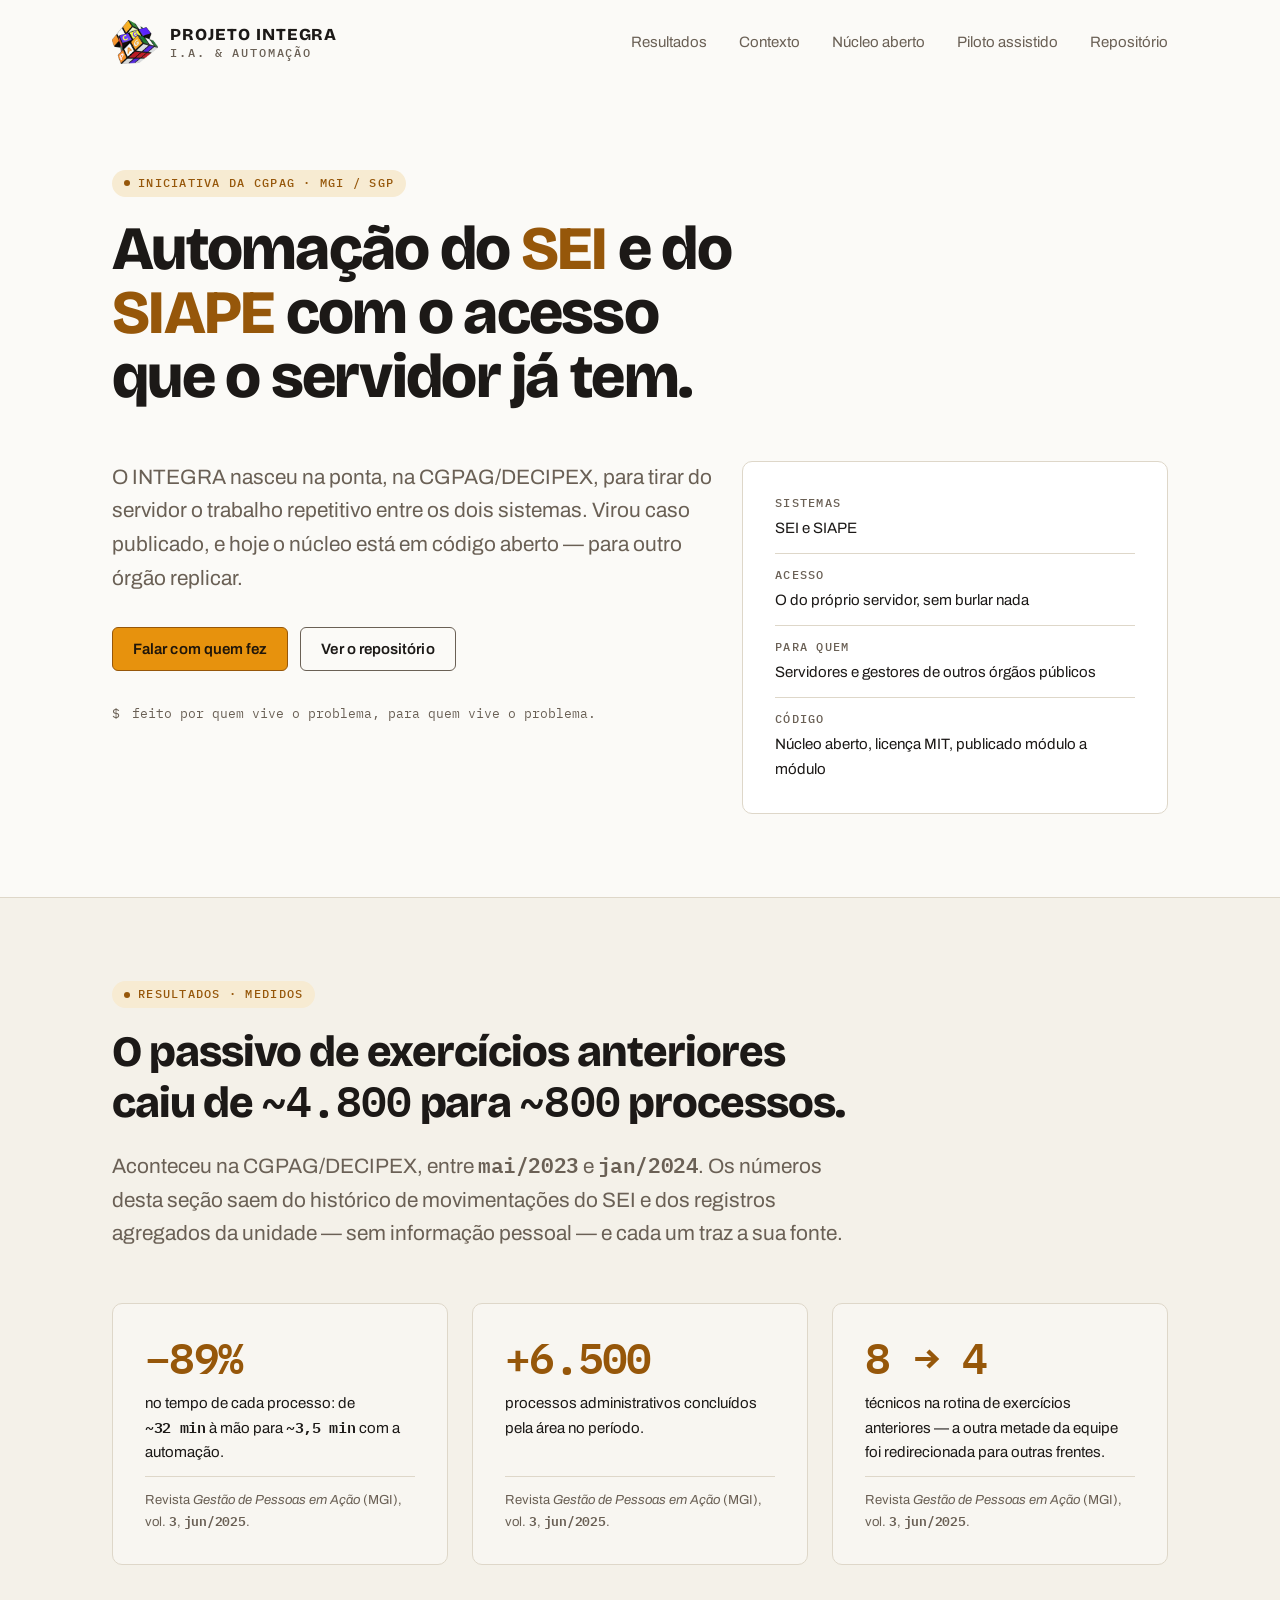
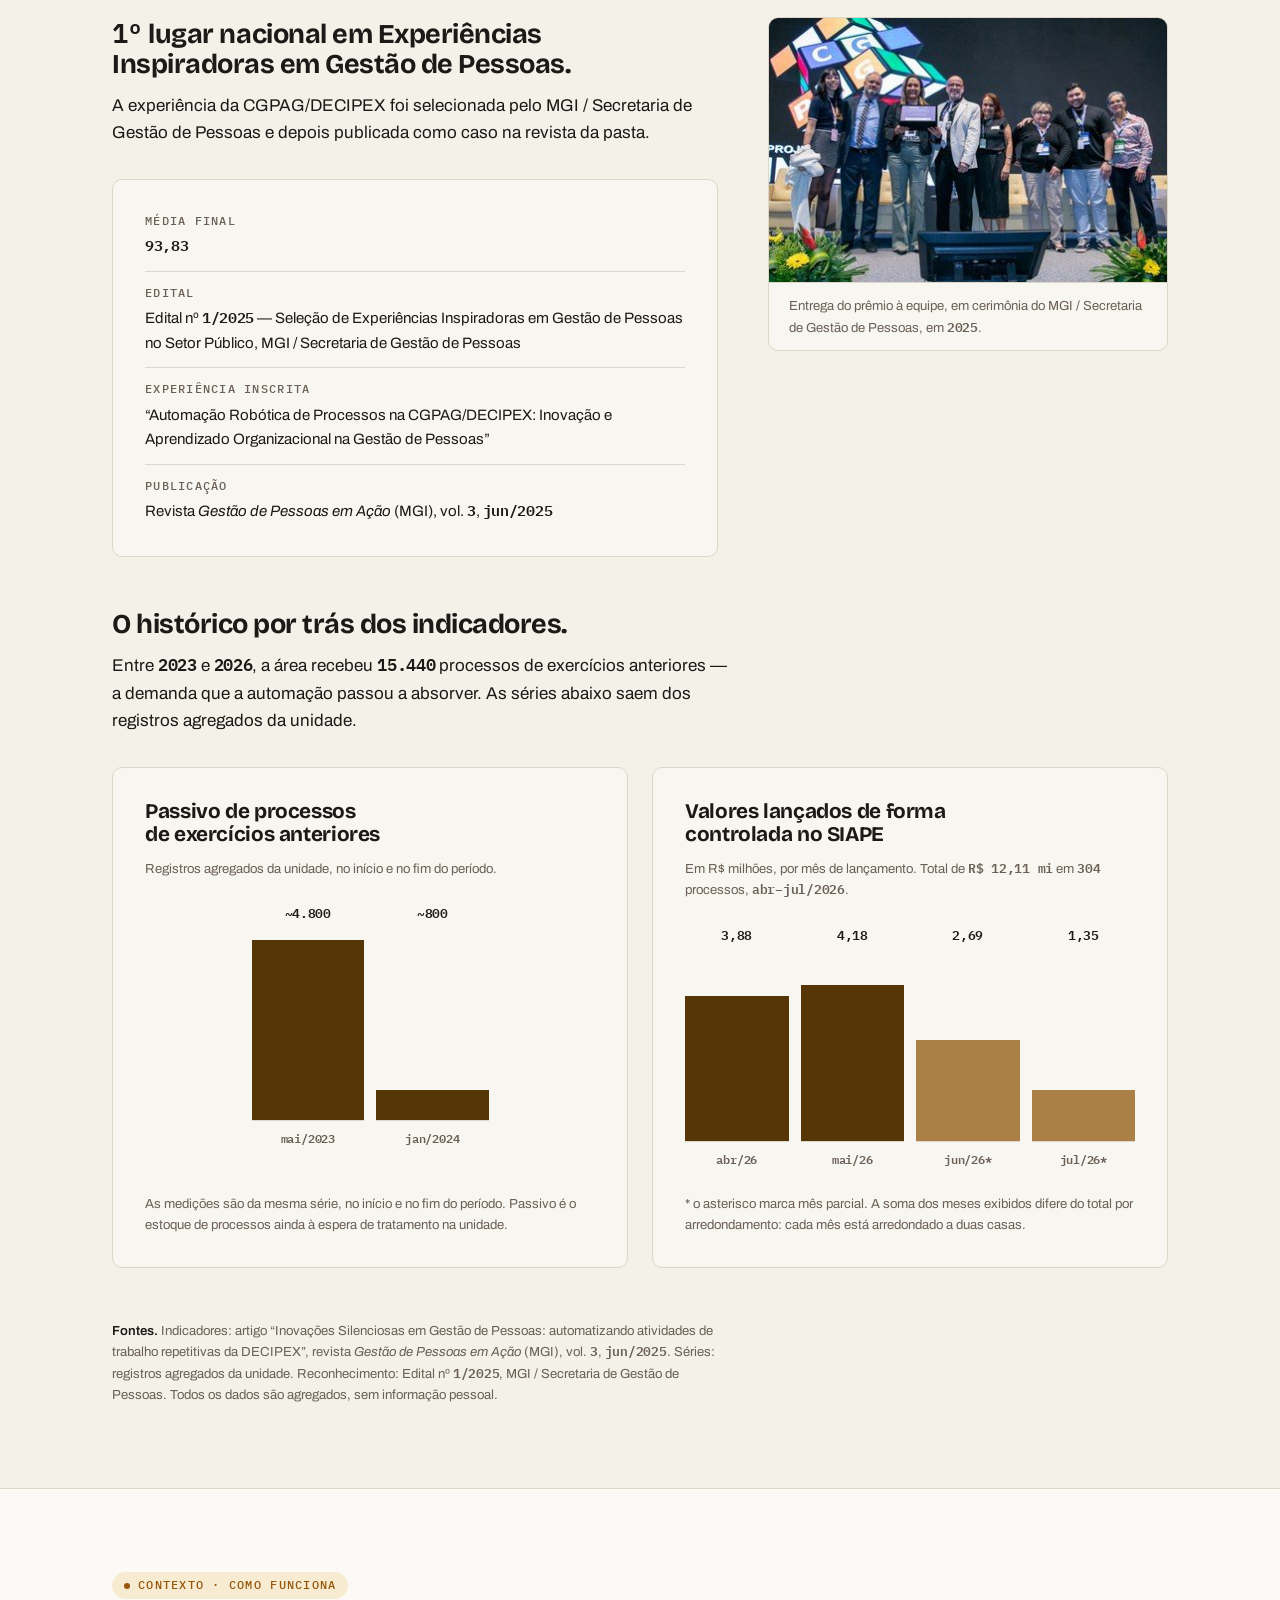
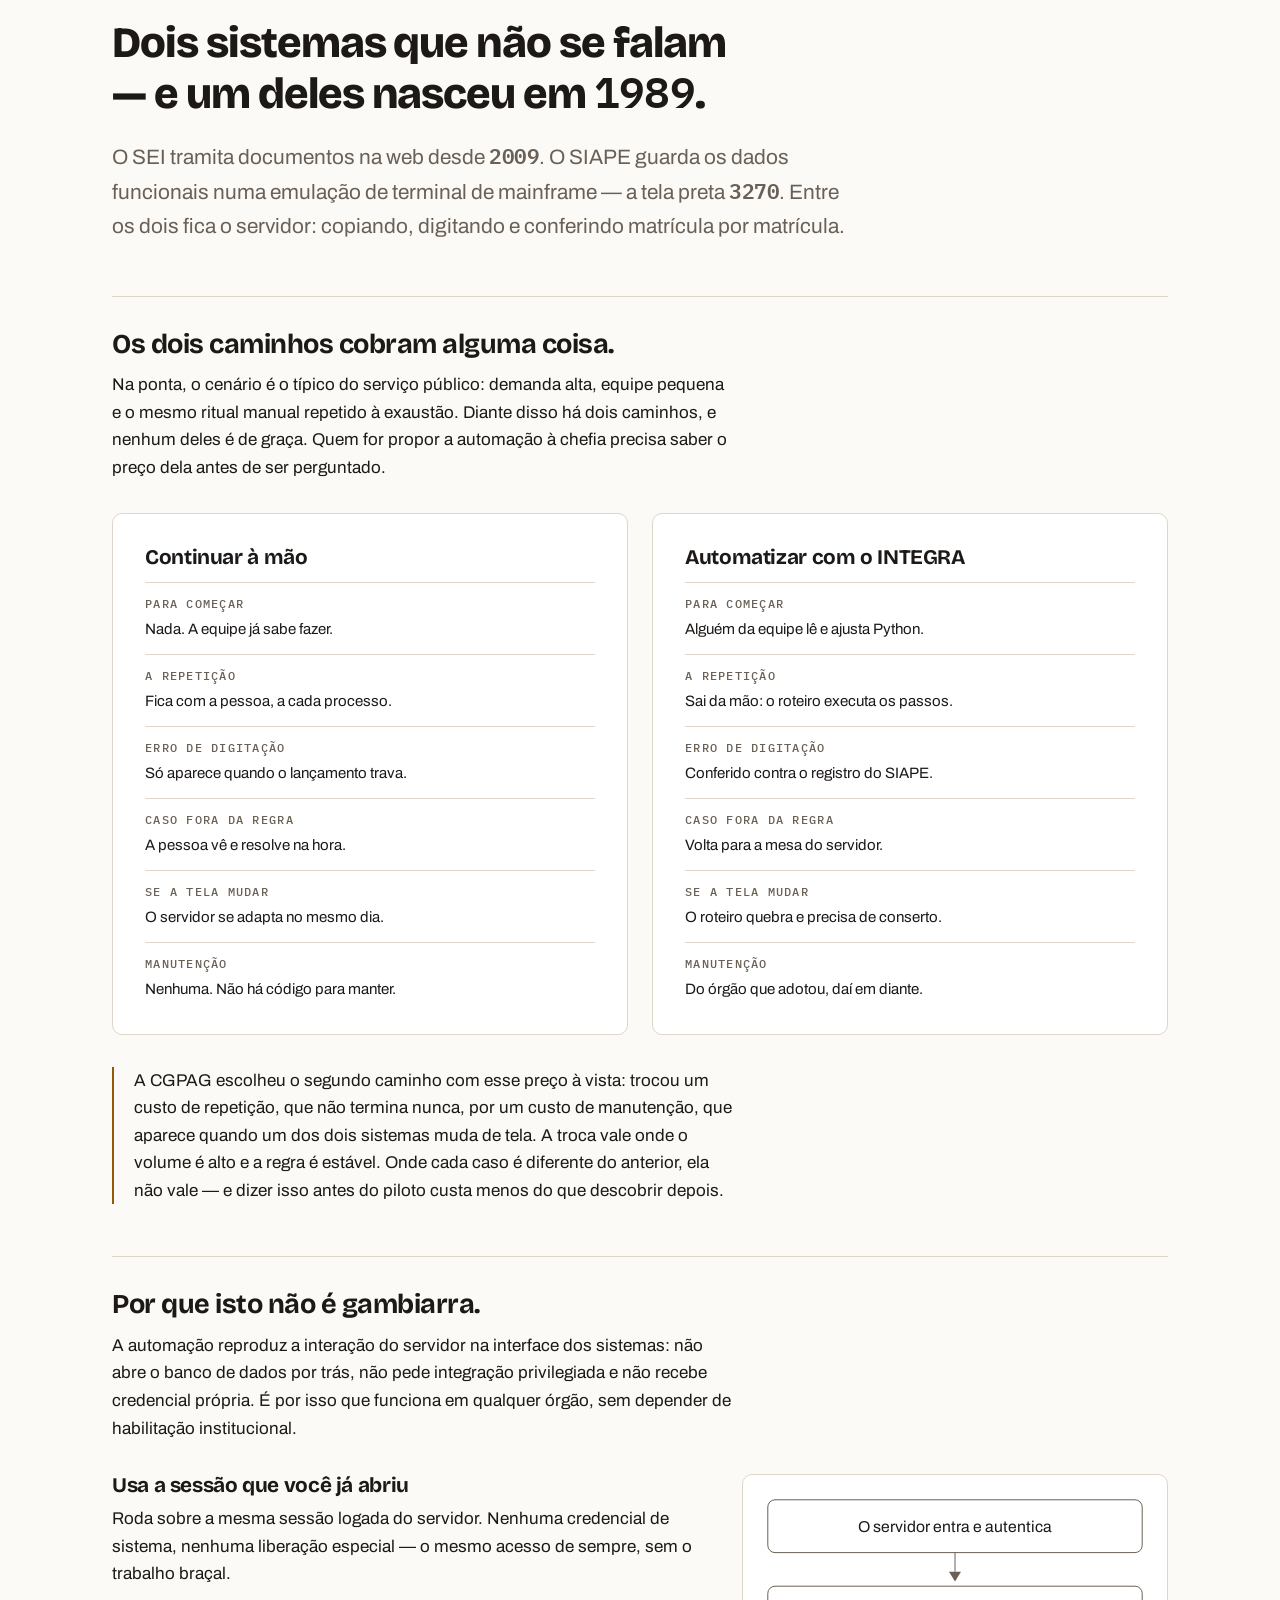
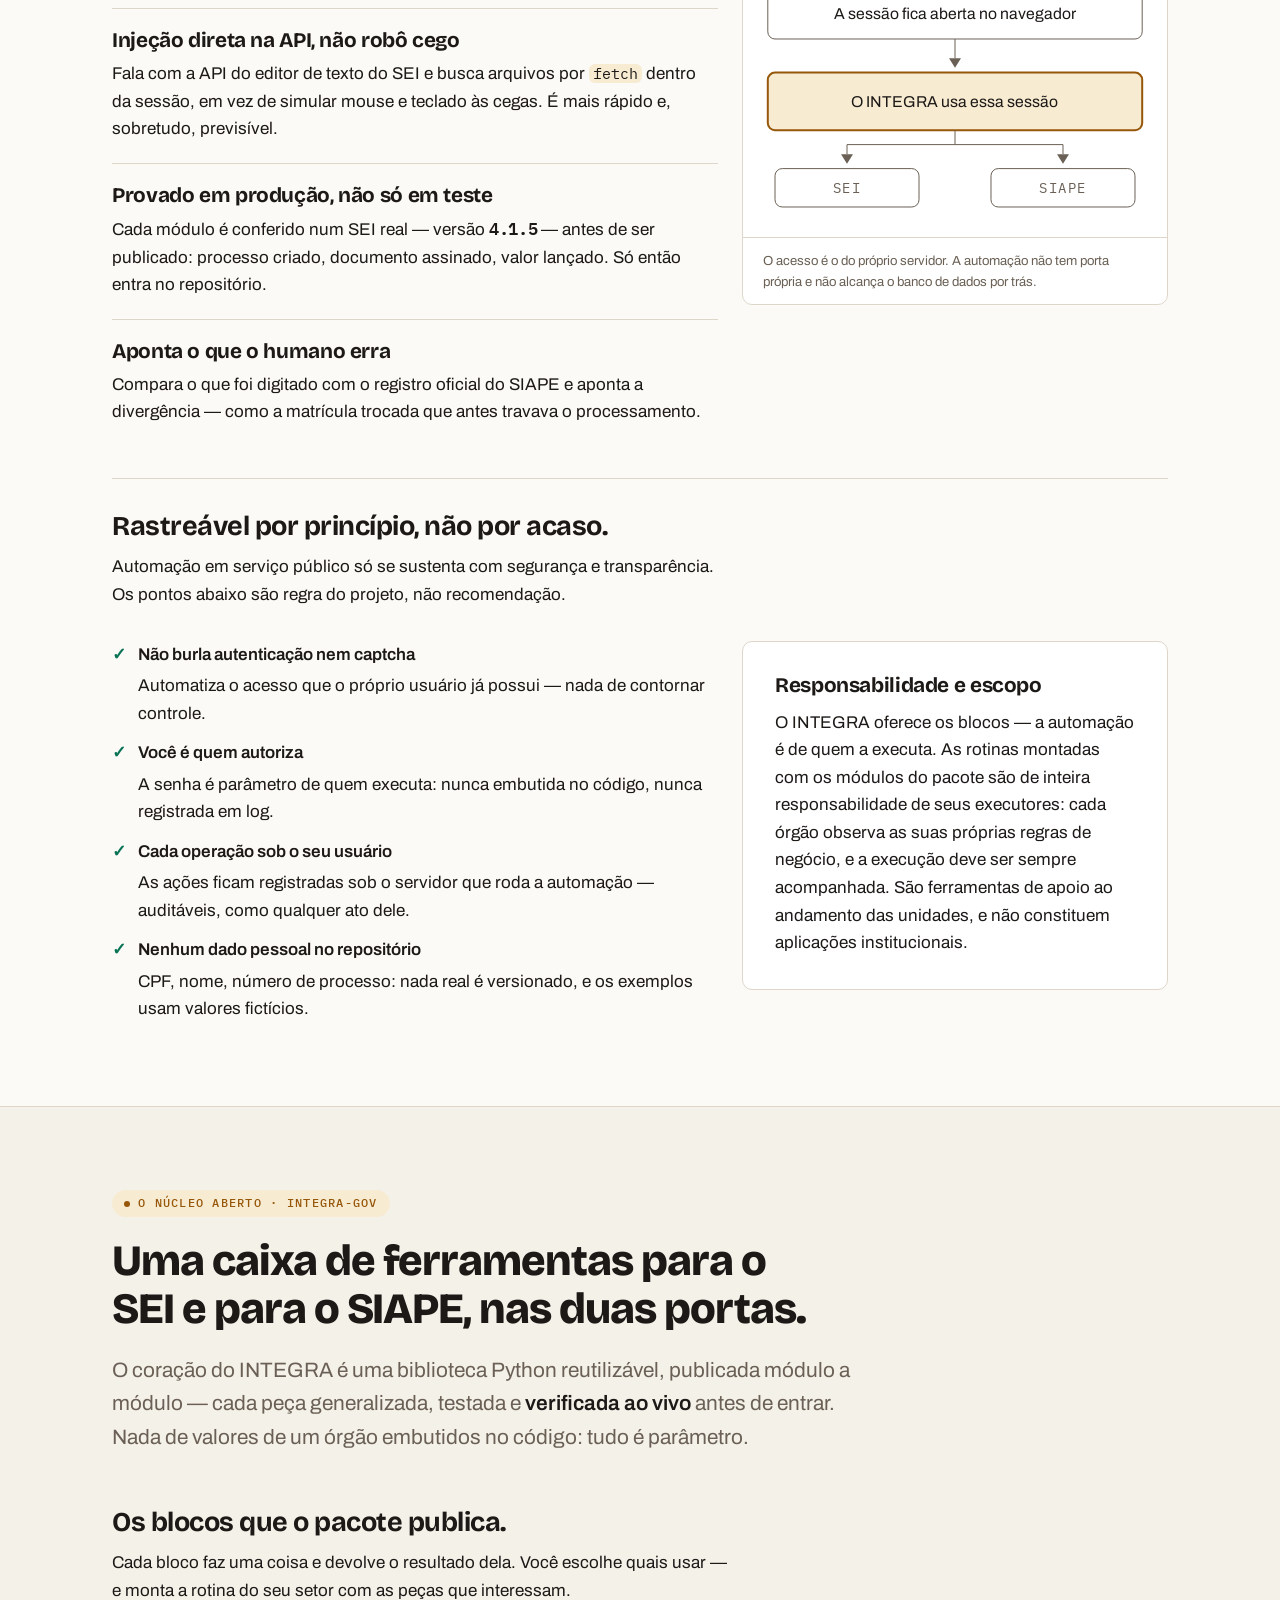
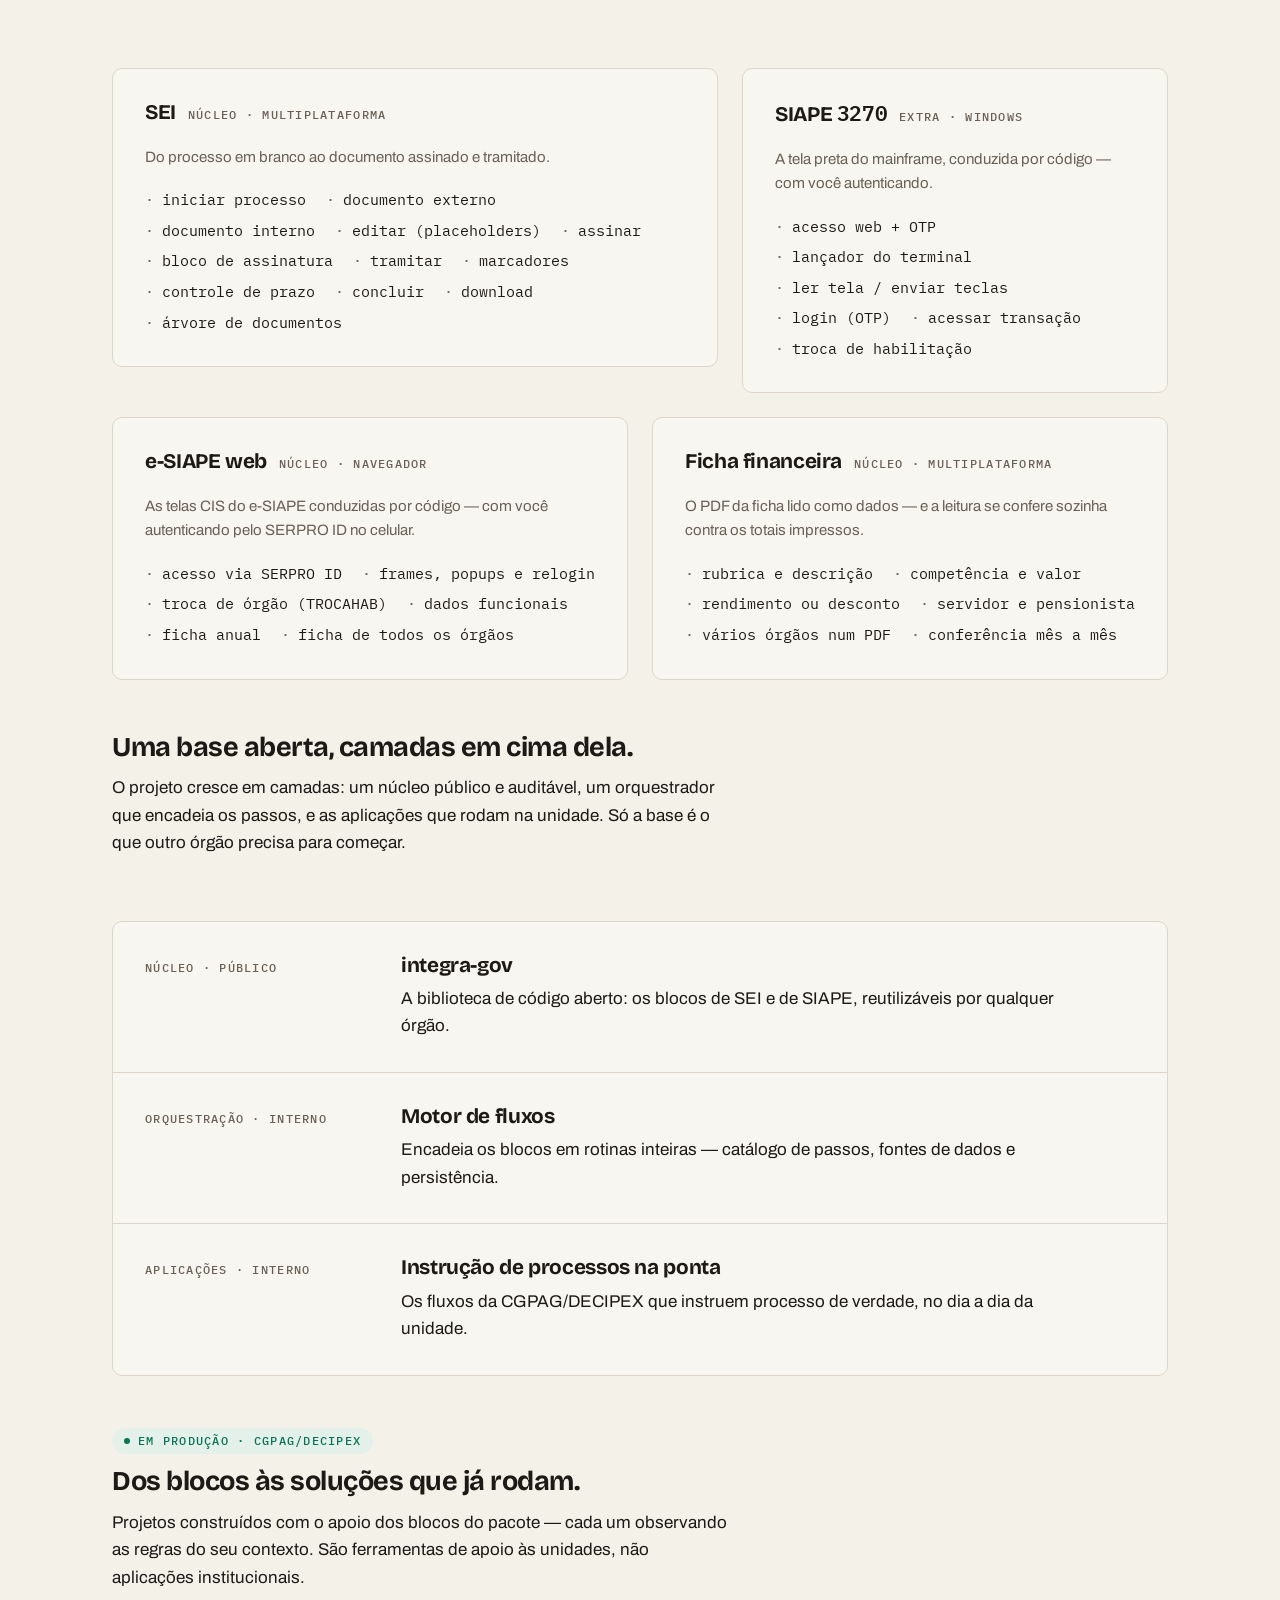
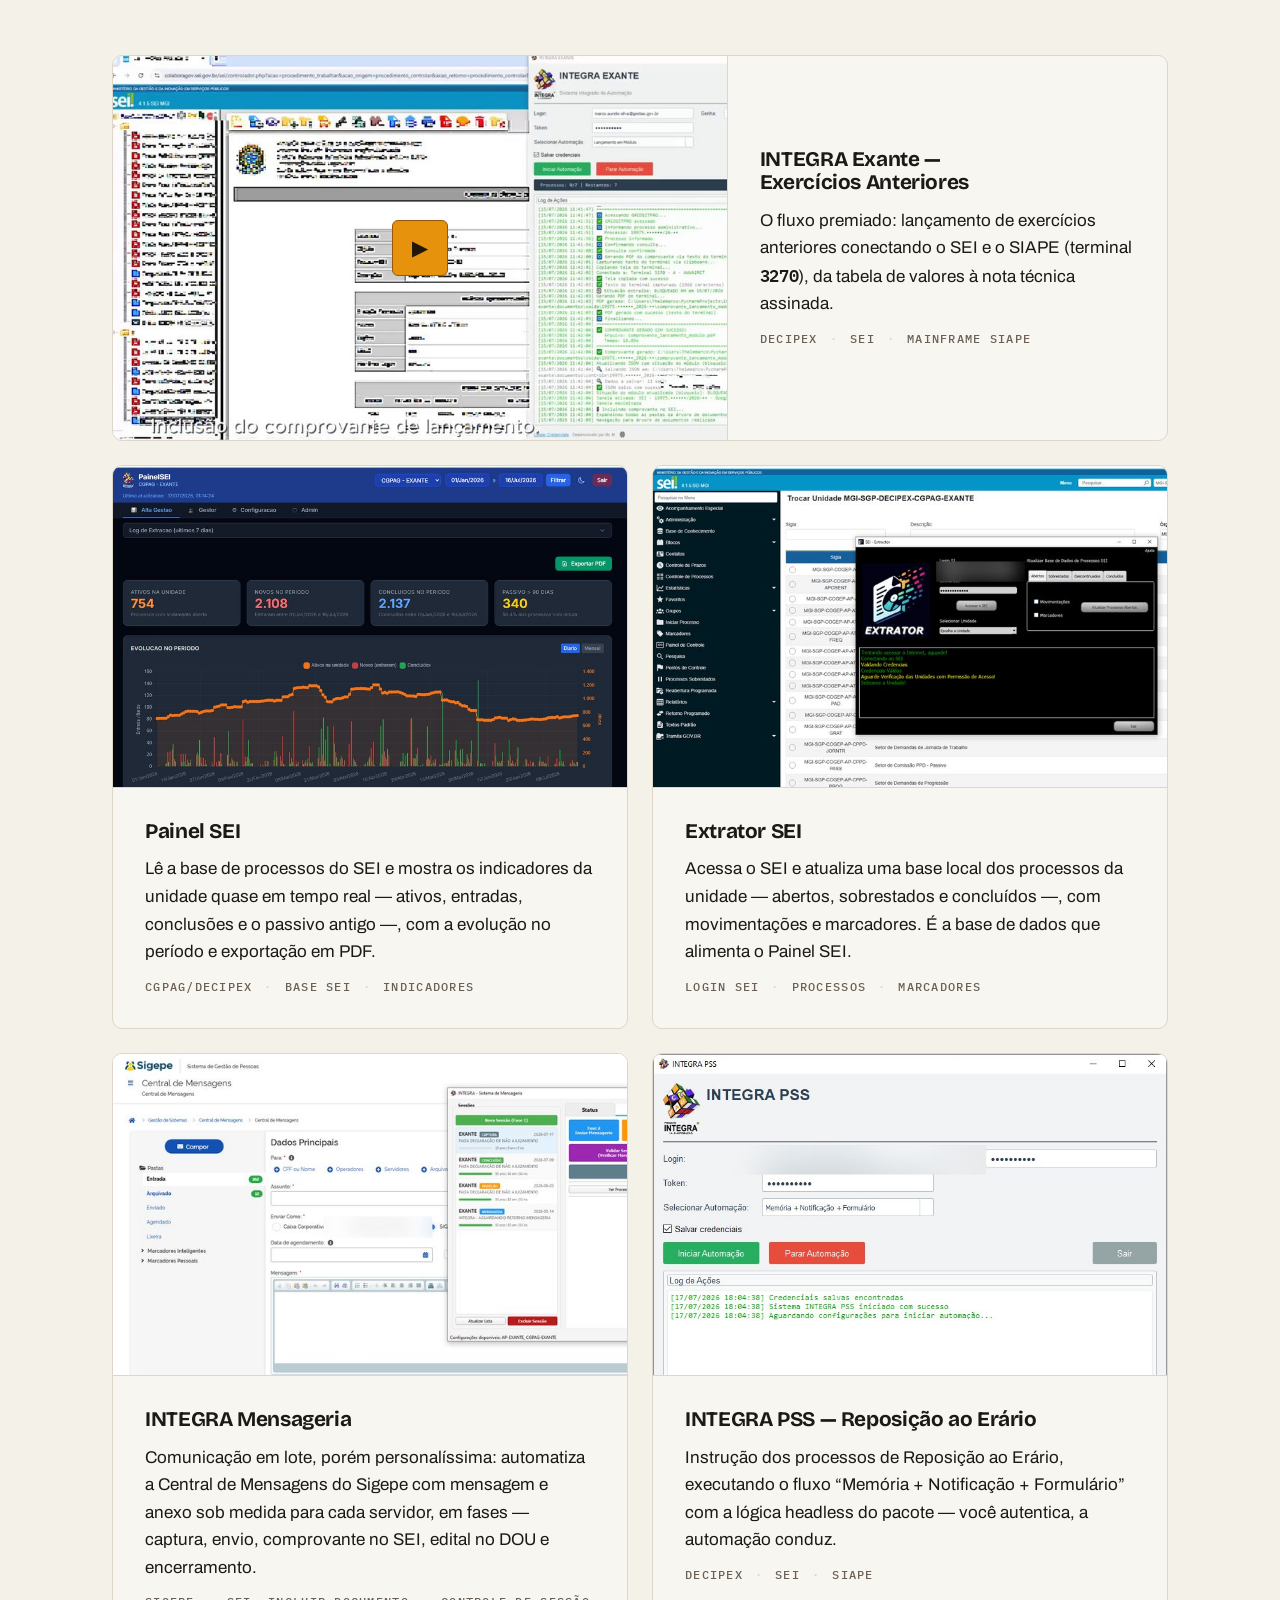
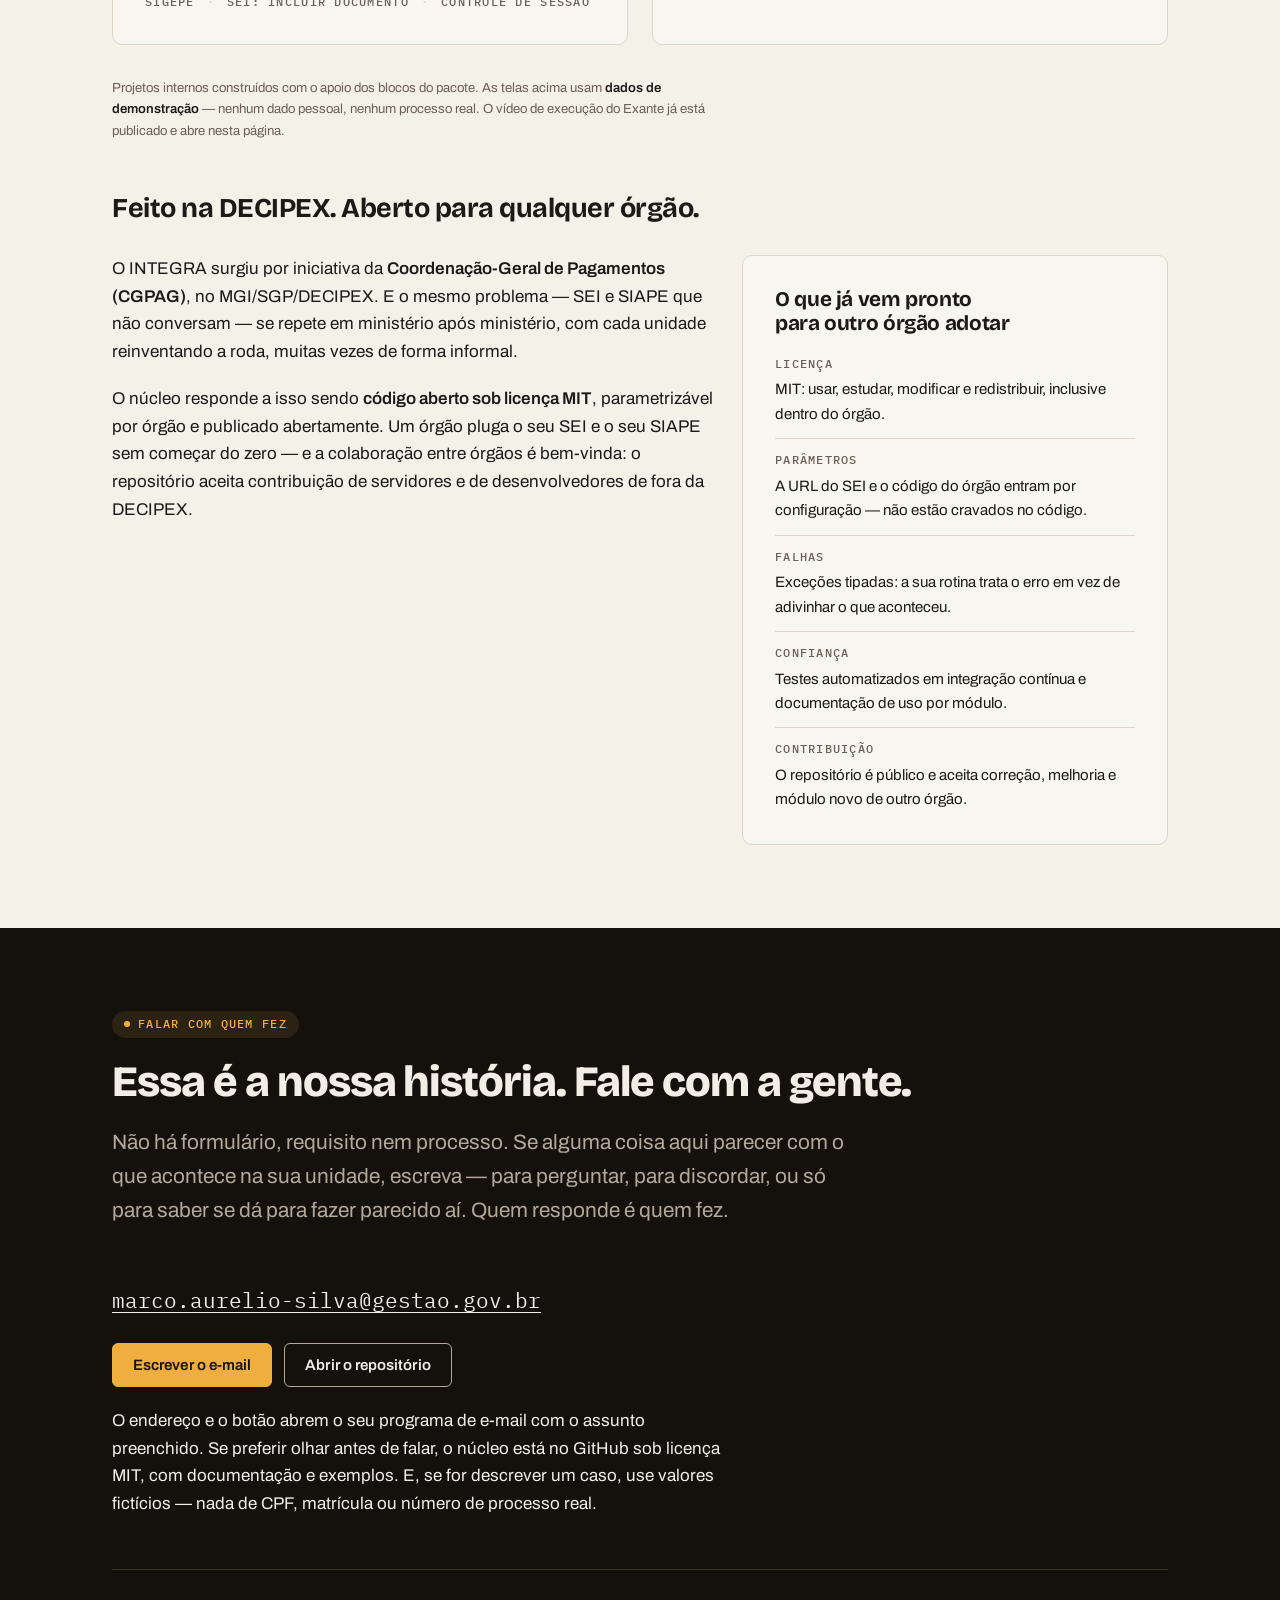
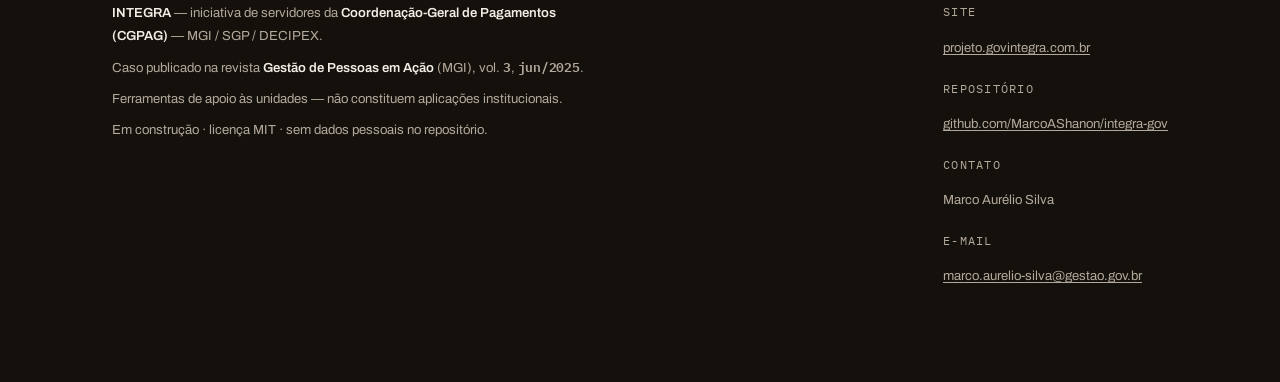
==== site/index.html @ dd007d15 "feat(site): a secao de contato vira porta aberta, nao oferta de implantacao Decisao do usuario: a pa" ====
<!doctype html>
<html lang="pt-BR">
<head>
<!-- Apenas o CONTEUDO da cabeca do documento: a tag que o envolve e
     emitida por site/montar.py, nao por este arquivo. -->
<meta charset="utf-8">
<meta name="viewport" content="width=device-width, initial-scale=1">
<!-- Marca que o JS esta vivo, ANTES de qualquer pintura. O .rise do
     sistema so esconde o bloco sob .js: sem este script, nada se
     esconde, e a pagina inteira nasce visivel mesmo com JS bloqueado.
     Inline e sincrono de proposito — um arquivo externo ou um defer
     deixaria uma piscada de conteudo escondido. -->
<script>document.documentElement.className+=" js";</script>
<title>INTEGRA — automação do SEI e do SIAPE, feita por servidores</title>
<meta name="description" content="Automação que conecta o SEI e o SIAPE usando o acesso do próprio servidor — sem burlar nada. 1º lugar em Experiências Inspiradoras em Gestão de Pessoas (MGI/SGP, 2025), −89% no tempo por processo. Núcleo open-source (MIT).">
<meta name="author" content="Marco Aurélio Silva — CGPAG · MGI/SGP/DECIPEX">
<link rel="canonical" href="https://projeto.govintegra.com.br/">
<link rel="icon" type="image/png" href="assets/img-01-fe4b5613.png">
<meta name="color-scheme" content="light dark">
<meta name="theme-color" content="#FBFAF7" media="(prefers-color-scheme: light)">
<meta name="theme-color" content="#14110D" media="(prefers-color-scheme: dark)">

<!-- Open Graph — textos preservados de site/original/index-slim.html, com
     UMA divergencia deliberada: o indicador e −89%, e nao o −90% do
     original. (32 − 3,5)/32 = −89,06%, e o −90% era arredondamento para
     CIMA. Decisao do usuario: numa pagina cujo apelo e que os numeros sao
     medidos e citam a fonte, um ponto percentual nao vale o custo. Aparece
     nas tres descricoes (description, og:description, twitter:description)
     e tem de bater com o numero visivel da fatia 02. NAO restaurar. -->
<meta property="og:type" content="website">
<meta property="og:site_name" content="Projeto INTEGRA">
<meta property="og:locale" content="pt_BR">
<meta property="og:url" content="https://projeto.govintegra.com.br/">
<meta property="og:title" content="INTEGRA — automação do SEI e do SIAPE, feita por servidores">
<meta property="og:description" content="Automação que conecta o SEI e o SIAPE usando o acesso do próprio servidor — sem burlar nada. 1º lugar em Experiências Inspiradoras em Gestão de Pessoas (MGI/SGP, 2025), −89% no tempo por processo. Núcleo open-source (MIT).">
<meta property="og:image" content="https://projeto.govintegra.com.br/og-image.png">
<meta property="og:image:width" content="1200">
<meta property="og:image:height" content="630">
<meta property="og:image:alt" content="Projeto INTEGRA — automação do SEI e do SIAPE, feita por servidores públicos">
<meta name="twitter:card" content="summary_large_image">
<meta name="twitter:title" content="INTEGRA — automação do SEI e do SIAPE, feita por servidores">
<meta name="twitter:description" content="Automação que conecta o SEI e o SIAPE usando o acesso do próprio servidor — sem burlar nada. 1º lugar em Experiências Inspiradoras em Gestão de Pessoas (MGI/SGP, 2025), −89% no tempo por processo. Núcleo open-source (MIT).">
<meta name="twitter:image" content="https://projeto.govintegra.com.br/og-image.png">

<!-- Unica dependencia de rede da pagina. display=swap: sem ele o texto
     fica invisivel enquanto a fonte carrega. -->
<link rel="preconnect" href="https://fonts.googleapis.com">
<link rel="preconnect" href="https://fonts.gstatic.com" crossorigin>
<link rel="stylesheet" href="https://fonts.googleapis.com/css2?family=Archivo:wght@400..600&family=Bricolage+Grotesque:wght@600..800&family=IBM+Plex+Mono:wght@400;500;600&display=swap">
<style>
/* ===== 00-sistema ===== */
/* =====================================================================
   INTEGRA — sistema visual da landing (fatia 0)
   Contrato em prosa: site/parts/contrato.md — leia antes de usar.

   Este arquivo declara TOKENS e PRIMITIVAS. Nao ha nenhuma regra de
   secao aqui. As fatias 01..05 apenas CONSOMEM o que esta abaixo:
   nao redeclaram token, nao abrem bloco :root, nao redefinem primitiva.
   ===================================================================== */

:root{
  color-scheme:light dark;

  /* ---------------- tipografia ----------------
     Tres familias, tres papeis. A primeira de cada pilha vem do Google
     Fonts (o <link> esta em head.html); as demais sao a rede de queda.
     A ordem da queda do display foi MEDIDA, nao suposta: a 100px/800, a
     altura-de-x do Bricolage Grotesque e 53, a do Segoe UI 50 (-6%) e a
     do Helvetica Neue 45 (-15%). Segoe UI vem primeiro por ser a queda
     mais parecida — e, em Windows, a que de fato renderiza. */
  --font-display:"Bricolage Grotesque","Segoe UI","Helvetica Neue",Arial,sans-serif;
  --font-corpo:"Archivo","Segoe UI","Helvetica Neue",Arial,sans-serif;
  --font-mono:"IBM Plex Mono",ui-monospace,"Cascadia Mono",Consolas,"Liberation Mono",monospace;

  /* escala tipografica — OITO degraus, nenhum degrau livre.
     t-1 micro-rotulo | t-2 legenda | t-3 texto secundario e botao
     t-4 corpo | t-5 lede | t-6 h3 | t-7 h2 e numero grande | t-8 h1 */
  --t-1:.72rem;
  --t-2:.82rem;
  --t-3:.94rem;
  --t-4:1.0625rem;
  --t-5:1.3rem;
  --t-6:clamp(1.4rem, 1.22rem + .7vw, 1.7rem);
  --t-7:clamp(1.85rem, 1.3rem + 2.4vw, 2.7rem);
  --t-8:clamp(2.35rem, 1.5rem + 3.8vw, 3.85rem);

  --lh-marca:1.02;
  --lh-titulo:1.12;
  --lh-corpo:1.62;

  /* ---------------- espacamento ----------------
     Fibonacci a partir de 4px. Nenhum valor de margem ou padding fora
     desta escala nas fatias. */
  --e-1:4px;
  --e-2:8px;
  --e-3:12px;
  --e-4:20px;
  --e-5:32px;
  --e-6:52px;
  --e-7:84px;
  --e-8:136px;

  /* ---------------- grade de 12 colunas ----------------
     --col-N e a largura de N colunas MAIS as calhas entre elas, em % do
     container (.wrap). Serve de max-width, width ou flex-basis. Para
     layout em grade use a primitiva .grid + grid-column:span N. */
  --maxw:1120px;
  --calha:24px;
  --col-1:calc((100% - 11 * var(--calha)) / 12);
  --col-2:calc(var(--col-1) * 2 + var(--calha) * 1);
  --col-3:calc(var(--col-1) * 3 + var(--calha) * 2);
  --col-4:calc(var(--col-1) * 4 + var(--calha) * 3);
  --col-5:calc(var(--col-1) * 5 + var(--calha) * 4);
  --col-6:calc(var(--col-1) * 6 + var(--calha) * 5);
  --col-7:calc(var(--col-1) * 7 + var(--calha) * 6);
  --col-8:calc(var(--col-1) * 8 + var(--calha) * 7);
  --col-9:calc(var(--col-1) * 9 + var(--calha) * 8);
  --col-10:calc(var(--col-1) * 10 + var(--calha) * 9);
  --col-11:calc(var(--col-1) * 11 + var(--calha) * 10);
  --col-12:100%;

  /* ---------------- raios ----------------
     10px/6px: quina de instrumento, nao de cartao de aplicativo. */
  --raio:10px;
  --raio-s:6px;

  /* ---------------- empilhamento ----------------
     Tres camadas, e so estas. Nenhuma fatia escreve z-index cru. */
  --z-topo:100;
  --z-lightbox:200;
  --z-skip:999;

  /* ---------------- movimento ---------------- */
  --tempo:.22s;
  --tempo-lento:.6s;
  --curva:cubic-bezier(.2,.7,.2,1);

  /* ---------------- cor — TEMA CLARO ----------------
     Razoes de contraste medidas pela formula WCAG estao na tabela do
     contrato. Todo par texto/fundo daqui passa AA. */
  --bg:#FBFAF7;          /* ecru: fundo da pagina e das faixas impares */
  --fundo-alt:#F4F1E9;   /* ecru fundo: faixas pares */
  --fundo-tinta:#14110D; /* tinta: a faixa de conversao */
  --surface:#FFFFFF;     /* papel do cartao, sempre acima da faixa */
  --text:#1C1917;
  --text-soft:#6A6055;
  --border:#DED7C9;      /* fio de cabelo — DECORATIVO, ver contrato */
  --acento:#E7920D;      /* ambar de preenchimento */
  --acento-ink:#96570A;  /* ambar de TEXTO e de contorno */
  --acento-soft:#F7EBD2; /* tinta clara de ambar, fundo de .pill */
  --on-acento:#20160A;   /* texto sobre --acento */
  --ok:#0A7355;          /* esmeralda: SINAL DE ESTADO, nunca acento */
  --ok-soft:#E3F1EA;
  /* rampa de dados: uma RAMPA DE INTENSIDADE de verdade, no matiz
     ambar. Os tres niveis se separam em luminancia (ver contrato 6.6),
     nao em matiz — por isso sobrevivem ao daltonismo e a impressao em
     preto e branco. */
  --dado:#563506;        /* serie cheia — o nivel mais escuro */
  --dado-neutro:#695E54; /* referencia / cenario manual — meio, dessaturado */
  --dado-fraco:#AA8046;  /* periodo parcial — o nivel mais claro */

  /* Superficies que dependem da FAIXA, nao so do tema. Moram aqui, e nao
     dentro de .faixa.alt/.faixa.tinta, por um motivo aprendido a duras
     penas: uma regra de faixa declarada duas vezes (uma no @media escuro,
     outra fora) tem a mesma especificidade, e a de baixo vence NOS DOIS
     TEMAS. Foi assim que o cartao das faixas pares virou papel branco
     dentro da faixa escura. Token so se declara em :root, onde o @media
     escuro ja e a autoridade — e a regra da faixa passa a ser unica. */
  --surface-alt:#F8F6F1;   /* cartao sobre --fundo-alt */
  --tinta-fundo-alt:#1B1711;
  --tinta-surface:#241D15;
  --tinta-border:#3A3227;
}

/* A faixa de tinta troca a ESCALA inteira dentro dela, para que toda
   primitiva (cartao, botao, pilula, fio) continue valendo la dentro sem
   a fatia precisar saber de nada. */
.faixa.tinta{
  --bg:var(--fundo-tinta);
  --fundo-alt:var(--tinta-fundo-alt);
  --surface:var(--tinta-surface);
  --text:#F3EEE5;
  --text-soft:#B3A99B;
  --border:var(--tinta-border);
  --acento:#F0AE3E;
  --acento-ink:#F0AE3E;
  --acento-soft:#2C2214;
  --on-acento:#1A1206;
  --ok:#45CBA0;
  --ok-soft:#10271E;
  --dado:#EFD7AF;
  --dado-neutro:#ABA69C;
  --dado-fraco:#92764F;
}

/* ---------------- cor — TEMA ESCURO ----------------
   Todo token abaixo JA tem definicao no tema claro; aqui so muda de
   valor. Nenhum token nasce dentro deste bloco. */
@media (prefers-color-scheme:dark){
  :root{
    --bg:#14110D;
    --fundo-alt:#201B14;
    --fundo-tinta:#2A2318;
    --surface:#241D15;
    --text:#F3EEE5;
    --text-soft:#B3A99B;
    --border:#3A3227;
    --acento:#F0AE3E;
    --acento-ink:#F0AE3E;
    --acento-soft:#2C2214;
    --on-acento:#1A1206;
    --ok:#45CBA0;
    --ok-soft:#10271E;
    --dado:#EFD7AF;
    --dado-neutro:#ABA69C;
    --dado-fraco:#92764F;
    /* as superficies de faixa, no escuro. Antes isto era uma regra
       .faixa.alt aqui dentro, que a regra .faixa.alt de baixo
       sobrescrevia nos dois temas — o defeito F4. */
    --surface-alt:#2D2720;
    --tinta-fundo-alt:#352C1F;
    --tinta-surface:#352C1F;
    --tinta-border:#4A4030;
  }
}

/* =====================================================================
   BASE
   ===================================================================== */
*,*::before,*::after{box-sizing:border-box}

/* a fonte fica em html E em body — nunca so num conteiner. A pagina no
   ar aplica a familia num .wrap, e por isso html e body computam
   "Times New Roman": qualquer texto que escape do conteiner cai no
   serifado do navegador. */
html{
  background:var(--bg);
  font-family:var(--font-corpo);
  scroll-behavior:smooth;
  -webkit-text-size-adjust:100%;
}

body{
  margin:0;
  background:var(--bg);
  color:var(--text);
  font-family:var(--font-corpo);
  font-size:var(--t-4);
  line-height:var(--lh-corpo);
  -webkit-font-smoothing:antialiased;
  text-rendering:optimizeLegibility;
}

h1,h2,h3,h4{
  margin:0;
  font-family:var(--font-display);
  font-weight:700;
  line-height:var(--lh-titulo);
  letter-spacing:-.018em;
  text-wrap:balance;
}
h1{font-size:var(--t-8);font-weight:800;letter-spacing:-.028em;line-height:1.04}
h2{font-size:var(--t-7);font-weight:800;letter-spacing:-.024em}
h3{font-size:var(--t-6)}
h4{font-size:var(--t-5)}

p{margin:0}
a{color:inherit;text-decoration:none}
img{max-width:100%;height:auto}
b,strong{font-weight:600;color:var(--text)}
/* o default do navegador (1em de margem, 40px de recuo) nao sai da
   escala de espacamento sozinho — sai aqui. */
ul,ol{margin:0;padding-inline-start:var(--e-4)}
li{margin:0}
li + li{margin-top:var(--e-2)}
figure,blockquote,dl,dd{margin:0}
table{border-collapse:collapse;width:100%}
th,td{text-align:left;padding:0}

/* foco visivel unico da pagina: contorno em ambar de texto, que mede
   5,49:1 sobre o ecru e 8,58:1 dentro da faixa de tinta. */
:where(a,button,summary,video,[tabindex]):focus-visible{
  outline:2px solid var(--acento-ink);
  outline-offset:3px;
  border-radius:var(--raio-s);
}

/* =====================================================================
   PRIMITIVAS
   ===================================================================== */

/* .wrap — o container. Toda faixa tem exatamente um. */
.wrap{
  width:100%;
  max-width:var(--maxw);
  margin-inline:auto;
  padding-inline:var(--e-5);
}

/* .faixa — o ritmo vertical e o fundo da secao. A fatia NUNCA declara
   padding vertical nem background na propria <section>. */
.faixa{
  position:relative;
  padding-block:clamp(var(--e-6), 6.5vw, var(--e-8));
  background:var(--bg);
  color:var(--text);
}
.faixa + .faixa{border-top:1px solid var(--border)}
.faixa.alt{background:var(--fundo-alt);--surface:var(--surface-alt)}
.faixa.tinta{background:var(--fundo-tinta)}
/* entre uma faixa clara e a faixa de tinta a propria troca de cor ja
   separa: o fio ali viraria sujeira. */
.faixa.tinta + .faixa,
.faixa + .faixa.tinta{border-top:0}

/* .grid — a grade de 12 colunas. Os filhos usam grid-column:span N. */
.grid{
  display:grid;
  grid-template-columns:repeat(12,minmax(0,1fr));
  gap:var(--calha);
  align-items:start;
}

/* .abertura — o bloco que abre TODA faixa: pilula, titulo, lede. Mora no
   sistema porque as cinco fatias abrem do mesmo jeito; se cada uma
   compusesse o proprio cabecalho, a costura apareceria na montagem. */
.abertura{
  display:flex;
  flex-direction:column;
  align-items:flex-start;
  gap:var(--e-4);
  /* medida em rem, nao em --col-N: --col-N e percentual e resolve
     contra o bloco contenedor, entao uma .abertura dentro de uma
     celula de grade encolheria sem erro visivel. */
  max-width:52rem;
}

/* .sub — a abertura de SUBSECAO: o h3 e, opcionalmente, o paragrafo que
   o segue. A .abertura fixa o topo da FAIXA; isto fixa o segundo nivel,
   que era a unica costura que sobrou na pagina montada: h3 -> paragrafo
   media 12px numa fatia, 20px em duas e 32px noutra, e a medida de
   leitura tinha tres bordas direitas (604, 623 e 643px).

   Os tres numeros ficam fixos aqui: 12px entre o h3 e o seu paragrafo
   (titulo e o texto dele sao um bloco so), 32px ate o conteudo que vem
   depois, e 62ch de medida — a mesma do .lede, para que blocos de mesmo
   tamanho de letra partilhem a borda direita. */
.sub{
  display:flex;
  flex-direction:column;
  align-items:flex-start;
  gap:var(--e-3);
  max-width:62ch;
  margin-bottom:var(--e-5);
}

/* .lede — o paragrafo de abertura, um degrau acima do corpo. */
.lede{
  color:var(--text-soft);
  font-size:var(--t-5);
  line-height:var(--lh-corpo);
  max-width:62ch;
}

/* .link — link dentro de texto corrido. */
.link{
  color:var(--acento-ink);
  text-decoration:underline;
  text-underline-offset:.18em;
  text-decoration-thickness:1px;
  transition:text-decoration-thickness var(--tempo) var(--curva);
}
.link:hover{text-decoration-thickness:2px}

/* .link-neutro — link que HERDA a cor do bloco e se marca so pelo
   sublinhado. Existe para o caso que as duas saidas do 8.3-c nao cobrem:
   bloco que e --text-soft POR PRIMITIVA (o .rodape, uma figcaption) e
   que mesmo assim precisa de links. Ali um link em --acento-ink mediria
   1,07:1 contra o texto ao redor; herdando a cor, ele para de fingir que
   se distingue por cor e passa a se distinguir pelo que de fato
   funciona. E o que o HTML sem CSS ja fazia. */
.link-neutro{
  color:inherit;
  text-decoration:underline;
  text-underline-offset:.18em;
  text-decoration-thickness:1px;
  transition:text-decoration-thickness var(--tempo) var(--curva);
}
.link-neutro:hover{text-decoration-thickness:2px}

/* .topo — a barra da marca + navegacao, no alto do hero. NAO e
   grudenta: a pagina e curta, tem um CTA so, e uma barra fixa teria de
   negociar fundo com cada faixa. Por isso --z-topo quase nunca importa. */
.topo{
  display:flex;
  align-items:center;
  justify-content:space-between;
  gap:var(--e-4);
  padding-block:var(--e-4);
  position:relative;
  z-index:var(--z-topo);
}
.nav{
  display:flex;
  align-items:center;
  flex-wrap:wrap;
  gap:var(--e-3) var(--e-5);
  font-size:var(--t-3);
}
/* o link de navegacao e texto pequeno: a altura de toque vem da caixa,
   nao do tamanho da letra. 44px de caixa dentro de um .topo que ja tem
   44px de marca — ou seja, area de toque cheia sem mexer no desenho. */
.nav a{
  display:inline-flex;
  align-items:center;
  min-height:44px;
  color:var(--text-soft);
  transition:color var(--tempo) var(--curva);
}
.nav a:hover{color:var(--acento-ink)}

/* .acoes — o grupo de botoes. Existe porque .btn vira largura total
   abaixo de 768px, e isso so funciona se o contêiner virar coluna. */
.acoes{
  display:flex;
  flex-wrap:wrap;
  align-items:center;
  gap:var(--e-3);
}

/* .tabela — regua entre linhas, cabecalho em mono. */
.tabela{font-size:var(--t-3)}
.tabela th{
  font-family:var(--font-mono);
  font-size:var(--t-1);
  font-weight:500;
  letter-spacing:.11em;
  text-transform:uppercase;
  color:var(--text-soft);
  padding:var(--e-2) var(--e-3);
  border-bottom:1px solid var(--border);
}
.tabela td{padding:var(--e-3);border-bottom:1px solid var(--border)}
.tabela tr:last-child td{border-bottom:0}
.tabela .num{white-space:nowrap}

/* .figura — imagem com legenda FORA da imagem (regra do 6.4). */
.figura{
  background:var(--surface);
  border:1px solid var(--border);
  border-radius:var(--raio);
  overflow:hidden;
}
.figura img{display:block;width:100%}
.figura figcaption{
  padding:var(--e-3) var(--e-4);
  border-top:1px solid var(--border);
  font-size:var(--t-2);
  color:var(--text-soft);
}

/* .lista-ok — a lista de garantias. O unico outro lugar do --ok. */
.lista-ok{list-style:none;margin:0;padding:0;display:grid;gap:var(--e-3)}
.lista-ok li{display:flex;gap:var(--e-3);align-items:flex-start;margin:0}
.lista-ok li::before{
  content:"\2713";
  color:var(--ok);
  font-weight:700;
  flex:none;
}

/* .ficha — par rotulo/valor, para dados tecnicos. Combina com .card.
   Promovida da fatia 1, que a desenhou primeiro; mora aqui porque as
   outras fatias tem a mesma necessidade e inventariam cada uma a sua.

   <div class="card ficha">
     <dl>
       <div><dt>Sistemas</dt><dd>SEI e SIAPE</dd></div>
     </dl>
   </div>

   O <div> em volta de cada par nao e enfeite: <dl> nao permite agrupar
   dt+dd de outro jeito sem perder a semantica. */
.ficha dl{margin:0}
.ficha dl > div{
  display:flex;
  flex-direction:column;
  gap:var(--e-1);
  padding-block:var(--e-3);
  border-bottom:1px solid var(--border);
}
.ficha dl > div:first-child{padding-top:0}
.ficha dl > div:last-child{padding-bottom:0;border-bottom:0}
.ficha dt{
  font-family:var(--font-mono);
  font-size:var(--t-1);
  font-weight:500;
  letter-spacing:.11em;
  text-transform:uppercase;
  color:var(--text-soft);
}
.ficha dd{
  margin:0;
  font-size:var(--t-3);
  color:var(--text);
  line-height:var(--lh-corpo);
}

/* .rodape — o bloco institucional. Mora dentro da fatia 05. */
.rodape{
  margin-top:var(--e-6);
  padding-top:var(--e-5);
  border-top:1px solid var(--border);
  display:flex;
  flex-wrap:wrap;
  gap:var(--e-4) var(--e-6);
  justify-content:space-between;
  font-size:var(--t-2);
  color:var(--text-soft);
  line-height:1.75;
}

/* .so-com-js / .so-sem-js — a alavanca que faltava as fatias.

   Nenhuma fatia consegue condicionar CSS a classe `js`: o verificador
   exige que todo seletor comece pelo prefixo dela, e `html:not(.js)`
   vaza. Entao ou o sistema oferece isto, ou cada fatia deixa no ar um
   controle inerte (o botao de video sem JS) ou um controle duplicado (o
   link cru do MP4 aparecendo TAMBEM com JS). Sao os achados A2 e A6, e
   os dois morrem com a mesma primitiva.

   O padrao (sem a classe .js) mostra .so-sem-js e esconde .so-com-js —
   assim a rota que nao depende de script e a que sobrevive quando nada
   roda, inclusive num robo de previa de link. */
html:not(.js) .so-com-js{display:none !important}
.js .so-sem-js{display:none !important}

/* Duas consequencias do mesmo raciocinio que o sistema resolve sozinho,
   sem a fatia precisar marcar nada:

   1. sem JS a .trilha e um retangulo vazio de 188px com rotulos ao lado
      descrevendo barras que nao existem. O contrato promete "uma lista
      de numeros legivel" — entao a pista some e ficam os numeros, que
      ja estao na marcacao.
   2. sem JS o <button> do .proj[data-video] fica desenhado, focavel e
      inerte. O 9.3 garante que ha exatamente um; escondelo e correto.

   AS DUAS LEVAM !important, e isso nao e desleixo. Elas existem para a
   fatia NAO precisar lembrar de nada — e uma rede que a fatia precisa
   lembrar de nao derrubar nao e rede. Sem o !important, `html:not(.js)
   .trilha` pesa (0,2,0) e `html:not(.js) .proj[data-video] button` pesa
   (0,3,2): qualquer `#secao .algo`, que pesa (1,1,0), vence as duas. Foi
   o que aconteceu — `#oferta .play{display:inline-flex}` manteve o botao
   de video visivel sem JavaScript, com o CSS correto e o portao passando,
   e so apareceu porque alguem mediu o `display` computado em vez de
   confiar na regra. A checagem `rede:` do auditar_contrato.py cobra este
   !important em toda regra html:not(.js) deste arquivo. */
html:not(.js) .trilha{display:none !important}
html:not(.js) .proj[data-video] button{display:none !important}

/* .trilha — a pista de altura definida em que a .col cresce. A .col
   recebe height em %, entao a MAE DIRETA dela precisa ter altura
   propria, e sem os rotulos dentro. */
.trilha{
  display:flex;
  align-items:flex-end;
  width:100%;
  height:188px;
}

/* .card — painel de conteudo. Fio de cabelo, sem sombra. */
.card{
  background:var(--surface);
  border:1px solid var(--border);
  border-radius:var(--raio);
  padding:var(--e-5);
}
/* titulo dentro de cartao desce um degrau: --t-6 e a medida de um h3 que
   abre um bloco da faixa, e dentro de um cartao ele compete com o h2. Fica
   no sistema para as cinco fatias resolverem igual — a fatia 5 resolveu
   sozinha pondo o h3 em --t-5, e estava certa. */
.card h3{font-size:var(--t-5)}
a.card{display:block;transition:border-color var(--tempo) var(--curva)}
a.card:hover,a.card:focus-visible{border-color:var(--acento-ink)}

/* .btn — o unico controle da pagina. */
.btn{
  display:inline-flex;
  align-items:center;
  justify-content:center;
  gap:var(--e-2);
  font-family:var(--font-corpo);
  font-size:var(--t-3);
  font-weight:600;
  line-height:1;
  letter-spacing:.005em;
  padding:var(--e-3) var(--e-4);
  /* 44px e a medida de um dedo. Sem isto o botao fecha em 41px (12+15+12
     mais 2 de fio) e cada fatia conserta no proprio prefixo, com um valor
     diferente. A altura visual sobe 3px; a alternativa era cinco botoes
     de tamanhos distintos na mesma pagina. */
  min-height:44px;
  border:1px solid transparent;
  border-radius:var(--raio-s);
  cursor:pointer;
  text-align:center;
  transition:transform var(--tempo) var(--curva),
             border-color var(--tempo) var(--curva),
             color var(--tempo) var(--curva);
}
.btn-p{background:var(--acento);color:var(--on-acento);border-color:var(--acento-ink)}
.btn-p:hover{transform:translateY(-1px)}
.btn-s{background:transparent;color:var(--text);border-color:var(--text-soft)}
.btn-s:hover{transform:translateY(-1px);border-color:var(--acento-ink);color:var(--acento-ink)}

/* .pill — micro-rotulo de secao, em mono maiusculo. */
.pill{
  display:inline-flex;
  align-items:center;
  gap:var(--e-2);
  font-family:var(--font-mono);
  font-size:var(--t-1);
  font-weight:500;
  letter-spacing:.11em;
  text-transform:uppercase;
  padding:var(--e-1) var(--e-3);
  border-radius:999px;
  background:var(--acento-soft);
  color:var(--acento-ink);
  /* linha unica: quebrada em duas, o .ponto centraliza no conjunto e
     fica visivelmente fora da primeira linha. O teto de 32 caracteres
     esta no contrato; aqui o nowrap faz a violacao aparecer na previa
     em vez de degradar em silencio. */
  white-space:nowrap;
}
/* a UNICA variante colorida da pagina: sinal de estado positivo. */
.pill.ok{background:var(--ok-soft);color:var(--ok)}
.pill .ponto{width:6px;height:6px;border-radius:50%;background:currentColor;flex:none}

/* .hairline — o fio de cabelo isolado, como regua entre blocos. */
.hairline{
  display:block;
  width:100%;
  height:1px;
  border:0;
  margin:0;
  padding:0;
  background:var(--border);
}

/* .skip — link de pular para o conteudo. Some ate receber foco. */
.skip{
  position:fixed;
  left:var(--e-4);
  top:calc(-1 * var(--e-8));
  z-index:var(--z-skip);
  padding:var(--e-3) var(--e-4);
  min-height:44px;
  display:inline-flex;
  align-items:center;
  background:var(--surface);
  color:var(--text);
  border:1px solid var(--acento-ink);
  border-radius:var(--raio-s);
  font-family:var(--font-corpo);
  font-size:var(--t-3);
  font-weight:600;
  transition:top var(--tempo) var(--curva);
}
.skip:focus{top:var(--e-4)}

/* .rise — entrada por rolagem. O script.js poe .in.

   O SELETOR COMECA EM .js DE PROPOSITO. Quem esconde o bloco e o CSS,
   mas quem o revela e o script — entao, sem script, esconder seria
   esconder para sempre: filtro corporativo que bloqueia JS, erro de
   script, robo de previa de link. O head.html poe .js no <html> antes
   de qualquer pintura; se ele nao rodar, .rise simplesmente nao existe
   como regra e o conteudo nasce visivel. */
.js .rise{
  opacity:0;
  transform:translateY(14px);
  transition:opacity var(--tempo-lento) var(--curva),
             transform var(--tempo-lento) var(--curva);
}
.js .rise.in{opacity:1;transform:none}
.js .rise[data-atraso="1"]{transition-delay:80ms}
.js .rise[data-atraso="2"]{transition-delay:160ms}
.js .rise[data-atraso="3"]{transition-delay:240ms}
.js .rise[data-atraso="4"]{transition-delay:320ms}
.js .rise[data-atraso="5"]{transition-delay:400ms}

/* .num — TODO numero visivel da pagina. Sem excecao. */
/* font-weight FIXO: a URL do Google Fonts traz 400/500/600 do Plex
   Mono e nada acima. Sem fixar, um .num dentro de h1/h2 (peso 800)
   herdaria um peso que a fonte nao tem e o navegador sintetizaria
   faux-bold justamente no glifo em que a direcao estetica se apoia. */
.num{
  font-family:var(--font-mono);
  font-weight:600;
  font-variant-numeric:tabular-nums;
  letter-spacing:-.02em;
}
/* .num-g — o numero de destaque (indicador, nota, percentual). */
.num-g{
  display:block;
  font-family:var(--font-mono);
  font-variant-numeric:tabular-nums;
  font-size:var(--t-7);
  font-weight:600;
  line-height:1;
  letter-spacing:-.04em;
  color:var(--acento-ink);
}

/* .marca — cubo + wordmark tipografico. Composicao unica da marca na
   pagina; nenhuma fatia monta isso de outro jeito. */
.marca{
  display:inline-flex;
  align-items:center;
  gap:var(--e-3);
}
.marca-cubo{
  height:44px;
  width:auto;
  flex:none;
  display:block;
}
.marca-texto{display:flex;flex-direction:column;gap:var(--e-1)}
.marca-nome{
  font-family:var(--font-display);
  font-weight:800;
  font-size:1.05rem;
  letter-spacing:.055em;
  text-transform:uppercase;
  line-height:var(--lh-marca);
  color:var(--text);
}
.marca-desc{
  font-family:var(--font-mono);
  font-weight:500;
  font-size:var(--t-1);
  letter-spacing:.16em;
  text-transform:uppercase;
  line-height:1;
  color:var(--text-soft);
}

/* .lightbox — criado pelo script.js, id reservado "lightbox-video".
   Nenhuma fatia escreve esta marcacao. */
.lightbox{
  position:fixed;
  inset:0;
  z-index:var(--z-lightbox);
  display:grid;
  place-items:center;
  padding:var(--e-5);
  background:rgba(10,8,5,.9);
}
.lightbox[hidden]{display:none}
.lightbox-video{
  max-width:min(1000px,94vw);
  max-height:84vh;
  width:auto;
  border-radius:var(--raio);
  background:#000;
}
.lightbox-fechar{
  position:absolute;
  top:var(--e-4);
  right:var(--e-4);
  width:44px;
  height:44px;
  border-radius:50%;
  border:1px solid rgba(243,238,229,.4);
  background:rgba(20,17,13,.85);
  color:#F3EEE5;
  font-size:1.1rem;
  line-height:1;
  cursor:pointer;
}

/* =====================================================================
   BREAKPOINTS — apenas estes dois, apenas em max-width, nesta ordem.
   ===================================================================== */
@media (max-width:1080px){
  .wrap{padding-inline:var(--e-4)}
  .faixa{padding-block:clamp(var(--e-6), 7vw, var(--e-7))}
}

@media (max-width:768px){
  :root{--calha:16px}
  .faixa{padding-block:var(--e-6)}
  .wrap{padding-inline:var(--e-4)}
  /* a grade colapsa para uma coluna e o sistema garante que nenhum
     span:N sobreviva criando coluna implicita. Quem precisa de duas
     colunas no celular nao usa .grid — monta o proprio grid dentro do
     seu prefixo. */
  .grid{grid-template-columns:minmax(0,1fr)}
  .grid > *{grid-column:1 / -1 !important}
  .marca-cubo{height:36px}
  .btn{width:100%}
  /* P4: largura cheia no celular NAO pode depender de o pai estar em
     stretch. Um align-items:flex-start no pai — a coisa natural de
     escrever num grid de hero — deixaria os botoes a meia largura, sem
     erro em lugar nenhum. width + align-self tornam a primitiva imune
     ao alinhamento de quem a contem. */
  .acoes{
    flex-direction:column;
    align-items:stretch;
    width:100%;
    align-self:stretch;
  }
  .topo{flex-direction:column;align-items:flex-start;gap:var(--e-3)}
  .rodape{flex-direction:column}
}

/* =====================================================================
   MOVIMENTO REDUZIDO — rede final. Vale para o sistema e para as cinco
   fatias, mesmo que uma delas esqueca de tratar o caso.
   ===================================================================== */
@media (prefers-reduced-motion:reduce){
  html{scroll-behavior:auto}
  .js .rise,.js .rise.in{opacity:1;transform:none;transition:none}
  *,*::before,*::after{
    animation-duration:.001ms !important;
    animation-iteration-count:1 !important;
    transition-duration:.001ms !important;
    transition-delay:0s !important;
    scroll-behavior:auto !important;
  }
}
/* ===== 01-hero ===== */
/* =====================================================================
   01-hero — o hero (e a navegacao, que nao precisou de CSS).

   A NAVEGACAO NAO TEM REGRA AQUI, e isso e deliberado, nao esquecimento:
   verificar.py exige que TODO seletor deste arquivo comece por "#hero",
   e o conteudo de nav.html vive dentro do <header> que o montador emite
   ANTES do <main> — ou seja, fora do #hero. Nenhum seletor prefixado por
   #hero alcanca a navegacao. Ela foi composta so com primitivas do
   sistema (.wrap, .topo, .marca, .nav), que a cobrem inteira, inclusive
   o colapso para coluna abaixo de 768px. Ver o relatorio da fatia.

   Sem .rise, sem movimento e sem dependencia de JavaScript: o hero
   inteiro esta acima da dobra (contrato 8.9).
   ===================================================================== */

/* --- a navegacao ----------------------------------------------------
   Uma regra so, e o prefixo "header" e legitimo: verificar.py concede
   esse prefixo APENAS a 01-hero.css, porque nav.html e desta fatia e o
   montador o poe dentro do <header>, fora do #hero.

   .topo e um space-between: quando marca + nav nao cabem, o flexbox
   encolhe AS DUAS. A .marca aguenta encolher 8px antes de "PROJETO
   INTEGRA" quebrar em duas linhas — medido a 800px: a caixa fecha em
   155px para um wordmark que precisa de 165px. Um wordmark partido ao
   meio e pior que um menu em duas linhas, e a .nav ja sabe quebrar
   (flex-wrap). flex:none decide qual dos dois cede. */
header .marca{flex:none}

/* --- o empilhamento do topo da faixa -------------------------------
   .wrap vira coluna para que rotulo, h1 e grade tenham um so ritmo.
   O alinhamento fica em "stretch" (o padrao) DE PROPOSITO: com
   flex-start, .acoes encolheria para a largura do conteudo e o
   .btn{width:100%} que o sistema aplica abaixo de 768px nao teria
   contra o que medir — os botoes ficariam a meia largura no celular,
   que e exatamente o defeito que a primitiva .acoes existe para
   evitar (contrato 8.3-e). A pilula fica a esquerda por ser
   inline-flex; o h1 se contem pelo proprio max-width. */
#hero .wrap{
  display:flex;
  flex-direction:column;
  gap:var(--e-4);
}

/* o <p> existe so para dar linha propria a pilula; ele nao pinta nada. */
#hero .rotulo{margin:0}

/* medida do titulo: 10 das 12 colunas. Legitimo porque o h1 e filho
   DIRETO do .wrap (contrato 7.1) — o percentual de --col-10 resolve
   contra a largura do .wrap, que e o que se quer. */
#hero h1{max-width:var(--col-10)}

/* o unico realce de cor do hero. --acento-ink sobre --bg mede 5,49:1
   (tabela 6.2) e, contra o --text ao lado, separa L*=43,2 x L*=9,0 —
   ou seja, 34 pontos de CIE L*, nao so de matiz. font-style:normal
   porque o italico do <em> nao pertence a este desenho. */
#hero h1 em{font-style:normal;color:var(--acento-ink)}

/* 20px do gap + 32px daqui = 52px = --e-6 entre o h1 e a grade. */
#hero .grid{width:100%;margin-top:var(--e-5);row-gap:var(--e-6)}

/* --- coluna da esquerda -------------------------------------------- */
#hero .intro{
  grid-column:span 7;
  display:flex;
  flex-direction:column;
  gap:var(--e-5);
}

#hero .nota{
  font-family:var(--font-mono);
  font-size:var(--t-2);
  color:var(--text-soft);
}
/* o prompt herda a cor da linha DE PROPOSITO: em --acento-ink ele
   ficaria a 1,9 ponto de L* do --text-soft vizinho — mesma claridade,
   so outro matiz. */
#hero .nota .prompt{margin-right:var(--e-1)}

/* --- coluna da direita: a ficha ------------------------------------
   Aqui so a largura. Todo o resto — a regua entre pares, o rotulo em
   mono e o valor em corpo — saiu deste arquivo quando a .ficha virou
   primitiva do sistema (contrato 8.3-k, promovida desta fatia). Manter
   a copia prefixada seria pior que redundancia: com especificidade
   maior, ela venceria em silencio qualquer correcao futura do sistema. */
#hero .ficha{grid-column:span 5}

/* =====================================================================
   BREAKPOINTS — so 1080px e 768px, em max-width, nesta ordem.
   ===================================================================== */
@media (max-width:1080px){
  /* com o respiro lateral menor o titulo pode ocupar mais da grade. */
  #hero h1{max-width:var(--col-11)}
}

@media (max-width:768px){
  /* --col-N e percentual: a 375px, --col-10 deixaria o titulo com 82%
     da tela e uma sobra inutil a direita. */
  #hero h1{max-width:none}
  #hero .intro{gap:var(--e-4)}
  #hero .ficha{padding:var(--e-4)}
}
/* ===== 02-prova ===== */
/* =====================================================================
   02-prova — reconhecimento, indicadores e as series do historico.

   Todo seletor comeca por "#prova". Nenhum token novo, nenhum :root,
   nenhuma box-shadow, nenhum outline, nenhum z-index cru, nenhum
   font-size fora dos oito degraus, nenhum respiro fora da escala de
   Fibonacci. As cores sao so as da tabela 6.2 e da rampa 6.6.

   O que esta faixa NAO faz, e e proposital:
   - nao declara padding vertical nem background na <section> (e da .faixa);
   - nao da altura fixa a .col (isso desenharia um grafico que mente);
   - nao escreve .rise{opacity:0} (quem esconde e ".js .rise", do sistema);
   - nao usa --col-N em lugar nenhum, entao nao ha como a medida resolver
     contra o bloco errado.
   ===================================================================== */

/* --- ritmo interno da faixa ----------------------------------------
   Os cinco blocos (abertura, indicadores, premio, series, fontes) sao
   irmaos diretos do .wrap, separados por --e-6, que e a distancia entre
   blocos DENTRO de uma secao. O passo entre faixas continua sendo da
   .faixa; aqui so o de dentro. */
#prova .wrap{
  display:flex;
  flex-direction:column;
  gap:var(--e-6);
}

/* nenhum numero desta faixa quebra no meio. Medido a 375px: o mais
   largo e "abr-jul/2026" (~94px) contra ~295px de linha disponivel,
   entao proibir a quebra nao cria transbordo em lugar nenhum — so
   impede que "abr-" fique numa linha e "jul/2026" na seguinte. O
   sistema ja faz o mesmo dentro de .tabela. */
#prova .num{white-space:nowrap}

/* =====================================================================
   OS TRES INDICADORES
   ===================================================================== */

/* .grid traz align-items:start; aqui os tres cartoes precisam da MESMA
   altura para que a linha de fonte de cada um caia na mesma altura —
   e por isso que o margin-top:auto do .ind-fonte funciona. */
#prova .indicadores{align-items:stretch}

#prova .ind{
  grid-column:span 4;
  display:flex;
  flex-direction:column;
  gap:var(--e-3);
}

/* o contexto e corpo pequeno em --text (17,49:1 sobre o cartao). NAO em
   --text-soft: o .num-g logo acima e --acento-ink, e --acento-ink dentro
   de um bloco em --text-soft mede 1,07:1 contra o texto vizinho
   (contrato 6.2-b). Contra --text ele mede 3,05:1 e se separa. */
#prova .ind-ctx{
  font-size:var(--t-3);
  color:var(--text);
}

/* a fonte do numero, colada no pe do cartao e separada por fio. E a
   vantagem desta faixa sobre o molde: cada metrica carrega a origem. */
#prova .ind-fonte{
  margin-top:auto;
  padding-top:var(--e-3);
  border-top:1px solid var(--border);
  font-size:var(--t-2);
  color:var(--text-soft);
}

/* =====================================================================
   O RECONHECIMENTO
   ===================================================================== */
/* Bloco simples, SEM flex e SEM gap: quem espaca o cabecalho de
   subsecao do que vem depois e o margin-bottom da .sub (contrato
   8.3-m), e um gap aqui somaria por cima dele. O <p> da .sub tambem
   nao leva regra nenhuma — corpo e --t-4 em --text por padrao, que e
   exatamente o que ele precisa ser, e a medida de 62ch vem da
   primitiva para casar com a das outras fatias. */
#prova .premio-txt{grid-column:span 7}

/* A foto nasce 400x266 e e a UNICA fotografia da pagina. Sem teto, as 5
   colunas do .wrap davam 424px a 1280px de viewport — 6% de ampliacao
   sobre o original, que numa fotografia se ve. O teto e a largura
   intrinseca do proprio arquivo, e nao um numero escolhido: com o fio de
   1px da .figura e o box-sizing do sistema, a imagem renderiza a 398px,
   sempre ABAIXO do nativo. Abaixo de ~1000px de viewport a celula ja e
   menor que 400 e o teto deixa de valer sozinho.
   justify-self:end poe os 24px de sobra na calha entre as colunas, onde
   ninguem os ve, em vez de na margem direita do .wrap, onde apareceriam
   como um desalinhamento com as outras faixas. */
#prova .premio-foto{
  grid-column:span 5;
  max-width:400px;
  justify-self:end;
}

/* =====================================================================
   AS SERIES
   ===================================================================== */
/* .series so agrupa, para que o .wrap trate cabecalho + graficos como um
   bloco so e aplique os --e-6 dele nas bordas do conjunto. Pelo mesmo
   motivo do .premio-txt, nao declara gap: o respiro ate os graficos e o
   margin-bottom da .sub. */
#prova .series{display:block}

/* .grid traz align-items:start, e com titulos de alturas diferentes os
   dois cartoes de grafico terminavam em alturas diferentes. Stretch
   iguala os dois, e o margin-top:auto do .g-pe encosta as duas notas de
   rodape no mesmo pe. */
#prova .graficos{align-items:stretch}

#prova .grafico{
  grid-column:span 6;
  display:flex;
  flex-direction:column;
  gap:var(--e-3);
}

#prova .g-nota,
#prova .g-pe{
  font-size:var(--t-2);
  color:var(--text-soft);
}

#prova .g-pe{margin-top:auto}

/* --- as barras ------------------------------------------------------
   .bars e a linha; cada .barra e uma coluna com valor, trilha e eixo. A
   .col e filha DIRETA da .trilha, que e a unica caixa de altura
   definida — e o que impede a porcentagem escrita pelo script de
   resolver contra os rotulos e transbordar (contrato 9.2).

   O vao de --e-3 entre barras nao e so respiro: a razao WCAG mede cada
   cor contra o FUNDO, nunca contra a vizinha, entao duas colunas de
   mesma cor encostadas leriam como um bloco unico. O fundo do cartao
   entre elas e o que as separa. */
#prova .bars{
  display:flex;
  align-items:flex-end;
  gap:var(--e-3);
  margin-block:var(--e-3);
}

#prova .barra{
  flex:1;
  min-width:0;
  display:flex;
  flex-direction:column;
  align-items:center;
  gap:var(--e-2);
}

/* o grafico do passivo tem duas colunas; o dos valores tem quatro. Sem
   teto de largura, as duas do primeiro ficariam com o dobro da grossura
   das do segundo, e o par lado a lado leria como dois tipos de grafico
   diferentes. 25% e largura, nao respiro — por isso sai em % e nao da
   escala de Fibonacci (contrato 7.2). */
#prova .bars-par{justify-content:center}
#prova .bars-par .barra{max-width:25%}

#prova .valor{
  font-size:var(--t-2);
  color:var(--text);
}

/* O fio da linha de base do grafico. --border e decorativo, e uma regua
   e exatamente o uso que o contrato 6.3 autoriza para ele.

   NAO DECLARE `display` NESTA REGRA. Nao e preferencia de estilo, e
   aritmetica de especificidade: a rede do sistema que faz a pista sumir
   sem JavaScript e `html:not(.js) .trilha{display:none}`, que pesa
   (0,2,0). Qualquer `display` escrito aqui pesa (1,1,0), e um id vence
   qualquer numero de classes — a rede perderia CALADA, com o CSS
   correto e o portao passando. A fatia 4 perdeu uma rodada exatamente
   assim, com `#oferta .play{display:inline-flex}` vencendo a rede do
   botao dela.

   Por isso esta regra declara UMA propriedade so, e o `display` da
   .trilha continua sendo assunto do sistema. Se um dia esta fatia
   precisar mesmo de `display` aqui, a saida e marcar a .trilha com
   `.so-com-js` no HTML (a primitiva usa !important e vence), nunca
   confiar que a rede continua ganhando.

   Conferido por MEDICAO, e nao pela leitura da regra: com a classe `js`
   fora do <html>, as 6 trilhas computam display:none e o cartao de
   grafico cai de 523px para 305px. */
#prova .trilha{border-bottom:1px solid var(--border)}

/* altura ZERO no CSS: quem da altura e o script, a partir de data-h. Dar
   altura fixa aqui desenharia todas as barras do mesmo tamanho. */
#prova .col{
  flex:1;
  height:0;
  background:var(--dado);
}

/* periodo parcial: o degrau mais claro da rampa. --dado x --dado-fraco
   mede 3,09:1, o minimo da WCAG entre objetos graficos vizinhos — e as
   duas se separam em LUMINANCIA, nao em matiz, entao a distincao
   sobrevive ao daltonismo e a impressao em preto e branco. Mesmo assim
   a cor nunca e o unico sinal: a barra parcial tem asterisco no eixo e
   nota de rodape. */
#prova .barra.parcial .col{background:var(--dado-fraco)}

#prova .eixo{
  font-size:var(--t-1);
  color:var(--text-soft);
}

/* =====================================================================
   A NOTA DE FONTES
   ===================================================================== */
#prova .fontes{
  font-size:var(--t-2);
  color:var(--text-soft);
  max-width:78ch;
}

/* =====================================================================
   BREAKPOINTS — so 768px, em max-width.

   A AUSENCIA DO BLOCO DE 1080px E DELIBERADA, e foi remedida depois que a
   revisao da pagina montada notou que as outras quatro fatias tem um. A
   1065px de viewport (1080 menos a barra de rolagem), medido na pagina:
   indicador 326px, cartao de grafico 501px, figura 400px encostada na
   borda da grade, h2 em duas linhas, nenhum transbordo e nenhuma barra
   de perto do rotulo do eixo. Nao ha nada para corrigir la — e um bloco
   vazio ou cosmetico so para igualar a contagem de blocos das outras
   fatias seria ruido, nao acabamento. Se um dia houver, ele entra AQUI,
   antes do de 768px (contrato 3).

   O que de fato acontece nas duas reducoes: ate 769px os tres
   indicadores em 4 colunas e os dois graficos em 6 colunas cabem
   sozinhos; abaixo disso o proprio sistema colapsa a .grid para uma
   coluna com !important — nenhum span:N precisa ser desfeito aqui.
   ===================================================================== */
@media (max-width:768px){
  /* no celular o cartao ganha densidade: --e-4 no lugar de --e-5. */
  #prova .card{padding:var(--e-4)}
  #prova .wrap{gap:var(--e-5)}
}

/* =====================================================================
   MOVIMENTO — a barra sobe apenas para quem nao pediu movimento
   reduzido. O sistema ja tem a rede final com !important; declarar
   dentro de no-preference deixa a regra correta na origem, e nao so
   corrigida depois. A ausencia da animacao nao esconde informacao
   nenhuma: o valor de cada barra esta escrito ao lado, em .num.
   ===================================================================== */
@media (prefers-reduced-motion:no-preference){
  #prova .col{transition:height var(--tempo-lento) var(--curva)}
}
/* ===== 03-contexto ===== */
/* =====================================================================
   03-contexto — o problema, a comparacao honesta, a mecanica e a
   governanca.

   Regras que este arquivo respeita e que nao aparecem sozinhas na
   leitura: todo seletor comeca por "#contexto"; nenhum token novo,
   nenhum bloco :root; nenhuma box-shadow; nenhum outline (o do sistema
   usa :where() e qualquer regra prefixada o venceria); nenhum z-index
   cru; @media so em 1080px e 768px, em max-width, nesta ordem.

   O bloco NAO tem elemento clicavel — a acao e da fatia 05. Por isso
   nao ha nada aqui para medir contra os 44px de alvo de toque.
   ===================================================================== */

/* --- ritmo interno --------------------------------------------------
   O .wrap empilha os quatro blocos com --e-6. O padding vertical e o
   fundo da <section> continuam sendo da .faixa (contrato 4). */
#contexto .wrap{
  display:flex;
  flex-direction:column;
  gap:var(--e-6);
}

/* cada bloco abre com um fio de cabelo. --border e decorativo (1,27:1 a
   1,43:1) e aqui ele so separa — nao identifica controle nenhum, que e
   o unico uso que o contrato 6.3 lhe proibe.

   O bloco NAO tem mais display:flex nem gap proprio, e nao ha regra de
   medida de leitura aqui: o h3 e o paragrafo dele agora sao uma .sub do
   sistema (12px entre os dois, 32px ate o que vem depois, 62ch de
   medida). Tres regras locais sairam daqui — a cascata do #contexto
   venceria em silencio qualquer correcao futura da primitiva, que e o
   mesmo motivo pelo qual a fatia 1 apagou as suas 22 linhas de .ficha. */
#contexto .bloco{
  padding-top:var(--e-5);
  border-top:1px solid var(--border);
}

/* --- a comparacao ---------------------------------------------------
   As duas colunas sao IDENTICAS no desenho, de proposito: dar realce a
   coluna da automacao seria decidir a comparacao pelo estilo, que e o
   contrario de uma comparacao honesta. Os rotulos das seis linhas sao
   os mesmos nas duas, na mesma ordem, para o olho varrer na horizontal.
   Cada valor cabe em UMA linha (ate ~50 caracteres): e o que mantem as
   linhas das duas fichas alinhadas sem nenhuma trava de layout. */
#contexto .via{grid-column:span 6}

#contexto .via h4{
  padding-bottom:var(--e-3);
  margin-bottom:var(--e-3);
  border-bottom:1px solid var(--border);
}

/* a tomada de posicao, depois de as duas colunas terem falado. O fio
   ambar de 2px e o unico realce de cor do bloco; o texto ao lado dele e
   --text, contra o qual --acento-ink mede 3,05:1. */
#contexto .posicao{
  margin-top:var(--e-5);
  max-width:62ch;
  padding-left:var(--e-4);
  border-left:2px solid var(--acento-ink);
}

/* --- a mecanica ----------------------------------------------------- */
#contexto .mecanica{
  grid-column:span 7;
  list-style:none;
  margin:0;
  padding:0;
}
#contexto .mecanica li{
  margin:0;
  padding-block:var(--e-4);
  border-top:1px solid var(--border);
}
#contexto .mecanica li:first-child{padding-top:0;border-top:0}
#contexto .mecanica li:last-child{padding-bottom:0}
#contexto .mecanica p{margin-top:var(--e-2);max-width:62ch}

/* trecho de codigo dentro de texto corrido: mono e um realce de linha
   em --acento-soft. O texto continua --text, que mede 14,80:1 sobre
   --acento-soft no claro e 13,50:1 no escuro. */
#contexto .mecanica code{
  font-family:var(--font-mono);
  font-size:var(--t-3);
  background:var(--acento-soft);
  border-radius:var(--raio-s);
  padding:0 var(--e-1);
}

/* --- o diagrama -----------------------------------------------------
   SVG inline, sem biblioteca. Duas consequencias do viewBox de 320
   unidades: (a) o texto e declarado na escala tipografica do contrato,
   entao ele encolhe e cresce junto com a caixa; (b) a caixa menor em
   que o diagrama aparece e a coluna do celular a 375px — ali o rotulo
   de 0,82rem renderiza a ~12px, e por isso o passo do viewBox e 320 e
   nao 420. Nenhuma cor fixa: tudo sai dos tokens, entao ele vira no
   tema escuro sozinho. */
#contexto .fluxo{grid-column:span 5}
#contexto .fluxo .tela{padding:var(--e-4)}
#contexto .fluxo svg{display:block;width:100%;height:auto}

#contexto .fluxo rect{
  fill:none;
  stroke:var(--text-soft);
  stroke-width:1;
  vector-effect:non-scaling-stroke;
}
/* O no destacado, com os numeros MEDIDOS em vez de supostos — a versao
   anterior deste comentario dizia que o preenchimento sobrevivia a
   escala de cinza, e nao sobrevive:

     --acento-soft x --surface (o fundo da figura): 1,18:1 no claro,
     1,07:1 no escuro — o preenchimento e ornamento, nao sinal.
     --acento-ink x --text-soft (o traco dos outros nos): 1,07:1 no
     claro, 1,19:1 no escuro — mesmo caso da lei da vizinhanca.

   O que de fato distingue este no em escala de cinza sao dois canais
   NAO cromaticos: o traco de 2px contra os de 1px e a caixa 4 unidades
   mais alta. E, acima dos dois, o rotulo escrito dentro dela — nenhuma
   informacao do diagrama e portada so por cor. Contra o FUNDO, que e o
   que a WCAG cobra de objeto grafico, o traco mede 5,73:1 no claro e
   8,58:1 no escuro. */
#contexto .fluxo .no-integra{
  fill:var(--acento-soft);
  stroke:var(--acento-ink);
  stroke-width:2;
}
#contexto .fluxo path{
  fill:none;
  stroke:var(--text-soft);
  stroke-width:1;
  vector-effect:non-scaling-stroke;
}
#contexto .fluxo polygon{fill:var(--text-soft);stroke:none}
#contexto .fluxo text{
  font-family:var(--font-corpo);
  font-size:var(--t-2);
  fill:var(--text);
}
#contexto .fluxo .sis{
  font-family:var(--font-mono);
  font-size:var(--t-1);
  letter-spacing:.11em;
  fill:var(--text-soft);
}

/* --- governanca ----------------------------------------------------- */
#contexto .lista-ok{grid-column:span 7}
/* O texto dos itens fica em --text (o padrao): o glifo mede 3,00:1
   contra --text e 1,05:1 contra --text-soft (contrato 8.3-h). */
#contexto .lista-ok li > span{display:block;max-width:62ch}
#contexto .lista-ok b{display:block;margin-bottom:var(--e-1)}
/* O contorno do "visto" corrompido SAIU daqui: a primitiva foi
   consertada (a causa era um escape \2713 dentro de uma string Python,
   onde \271 e octal). Manter a copia prefixada seria deixar o #contexto
   vencendo em silencio qualquer correcao futura da primitiva. */

#contexto .escopo{grid-column:span 5}
#contexto .escopo p{margin-top:var(--e-3)}

/* =====================================================================
   BREAKPOINTS — so 1080px e 768px, em max-width, nesta ordem.
   ===================================================================== */
@media (max-width:1080px){
  /* com a calha ainda em 24px e o respiro lateral menor, a coluna do
     diagrama fica estreita antes das outras; uma coluna a mais devolve
     a ele a largura em que o rotulo nao aperta. */
  #contexto .mecanica{grid-column:span 6}
  #contexto .fluxo{grid-column:span 6}
}

@media (max-width:768px){
  /* o sistema ja colapsa a .grid e forca todo filho a 1 / -1; aqui so
     se ajusta o respiro interno, que fica apertado a 375px. */
  #contexto .via{padding:var(--e-4)}
  #contexto .escopo{padding:var(--e-4)}
  #contexto .fluxo .tela{padding:var(--e-3)}
}
/* ===== 04-oferta ===== */
/* =====================================================================
   04-oferta — os blocos do pacote, as camadas, o que ja roda e o que
   outro orgao adota. Todo seletor comeca em #oferta (contrato 1).

   Tres decisoes que valem registro:

   1. NENHUMA SOMBRA, nenhum gradiente, nenhum texto sobre imagem. O que
      separa cartao de faixa e o fio de 1px mais o vao da calha (24px) —
      e nao o preenchimento, que na faixa par sobe so DL*=1,74 (contrato
      8.4). Por isso os cartoes vizinhos nunca se encostam: a separacao
      que a tabela de contraste NAO enxerga e a de vizinhanca, e aqui ela
      e geometrica.
   2. NENHUM --acento-ink e NENHUM --ok dentro de bloco em --text-soft
      (contrato 6.2-b): os tres caem em L* 41,4 / 42,7 / 43,2 e medem
      1,05:1 a 1,07:1 entre si. O unico --acento-ink desta fatia e o
      .link do cartao do Exante, que vive num paragrafo em --text
      (3,05:1 contra o texto ao redor); o unico --ok e a .pill.ok, que
      tem fundo proprio e a palavra escrita.
   3. O botao de play tem 56x56 — acima dos 44 da bateria de toque —, e
      o link direto do video carrega min-height:44px pelo mesmo motivo.
      NADA MAIS desta fatia tem aparencia de controle: a lista de blocos
      perdeu a moldura e o raio justamente por isso (A9.4). Um retangulo
      arredondado com fio em volta E um botao aos olhos de quem toca a
      tela, e 18 botoes que nao fazem nada e o pior tipo de affordance:
      a que so falha depois do gesto.
   ===================================================================== */

/* --- ritmo interno da fatia -----------------------------------------
   A .faixa da o padding vertical e o fundo; aqui so o espacamento
   ENTRE os quatro blocos da secao. */
#oferta .wrap{
  display:flex;
  flex-direction:column;
  gap:var(--e-6);
}

#oferta .bloco{
  display:flex;
  flex-direction:column;
  gap:var(--e-5);
}

/* --- cabecalho de subsecao ------------------------------------------
   .abertura e do TOPO da faixa (contrato 8.3-b) e nao serve aqui; esta
   e a versao de subsecao, com a mesma medida de 52rem para o ritmo
   bater com o do bloco de abertura. */
#oferta .cabeca{
  display:flex;
  flex-direction:column;
  align-items:flex-start;
  gap:var(--e-3);
  max-width:52rem;
}

/* paragrafo de subsecao: e CORPO (--t-4, --text), nao .lede — o lede
   pertence a abertura da faixa. */
#oferta .sub{max-width:62ch}

/* micro-rotulo tecnico, na mesma receita do .ficha dt do sistema.
   Fica em --text-soft de proposito: em --acento-ink ele encostaria no
   texto secundario vizinho com 1,07:1 (contrato 6.2-b). */
#oferta .tag{
  font-family:var(--font-mono);
  font-size:var(--t-1);
  font-weight:500;
  letter-spacing:.11em;
  text-transform:uppercase;
  color:var(--text-soft);
}

/* =====================================================================
   BLOCO 1 — os blocos que o pacote publica
   ===================================================================== */
/* Quatro modulos em duas linhas. O PADRAO vem primeiro (span 6) e as duas
   excecoes o sobrescrevem: assim um quinto cartao entra com largura sensata
   em vez de espremido numa coluna de 66px, que foi o que aconteceu quando
   estas regras eram :first-child/:last-child e a lista cresceu de 2 para 4.
   Regra posicional que so cobre as pontas quebra em silencio no meio. */
#oferta .mods .modulo{grid-column:span 6}
#oferta .mods .modulo:first-child{grid-column:span 7}
#oferta .mods .modulo:first-child + .modulo{grid-column:span 5}

#oferta .modulo{
  display:flex;
  flex-direction:column;
  gap:var(--e-4);
}
#oferta .modulo-topo{
  display:flex;
  flex-wrap:wrap;
  align-items:baseline;
  gap:var(--e-2) var(--e-3);
}
#oferta .modulo-sub{
  color:var(--text-soft);
  font-size:var(--t-3);
  max-width:52ch;
}

/* a lista de blocos: mono porque sao NOMES DE OPERACAO do pacote, o
   mesmo papel dos "trechos de terminal" do contrato 5.4 — e --t-3
   porque o contrato 8.6 manda usar texto em --t-3 para lista de termos,
   em vez de transformar cada termo numa .pill.

   SEM MOLDURA E SEM RAIO (A9.4). A primeira versao dava a cada termo
   um fio de 1px e --raio-s, que o contrato 7.3 define como o raio de
   "botao, campo, chip": 18 silhuetas de controle que nao sao controle.
   No lugar do quadro, um marcador de item — a lista se le como indice,
   nao como fileira de botoes, e nada aqui convida ao toque.

   O marcador vai em TODO item, inclusive no primeiro, e nao entre
   itens: como a lista quebra em tres linhas, um separador entre itens
   abriria linha com um ponto orfao. Marcador de item nunca fica orfao,
   porque pertence ao item. */
#oferta .blocos{
  list-style:none;
  margin:0;
  padding:0;
  display:flex;
  flex-wrap:wrap;
  gap:var(--e-2) var(--e-4);
  font-family:var(--font-mono);
  font-size:var(--t-3);
  line-height:1.5;
  color:var(--text);
}
#oferta .blocos li{
  margin:0;
  display:flex;
  gap:var(--e-2);
}
/* ponto medio escapado (\00B7) para nao depender da codificacao do
   arquivo. Em --text-soft: mede 5,69:1 contra o cartao (legivel) e se
   separa do termo em --text por 32 pontos de L*, entao marca sem
   competir. Nao e --acento-ink nem --ok — o 6.2-b vale aqui tambem. */
#oferta .blocos li::before{
  content:"\00B7";
  color:var(--text-soft);
  flex:none;
}

/* =====================================================================
   BLOCO 2 — as camadas
   Um cartao so, tres estratos separados por fio: a metafora de camada
   fica na geometria. Tres cartoes soltos exigiriam do olho a separacao
   que o fio ja da de graca.
   ===================================================================== */
#oferta .camadas{padding:0}
#oferta .camada{
  display:grid;
  grid-template-columns:14rem minmax(0,1fr);
  gap:var(--e-3) var(--e-5);
  align-items:baseline;
  padding:var(--e-5);
}
#oferta .camada + .camada{border-top:1px solid var(--border)}
#oferta .camada-txt{
  display:flex;
  flex-direction:column;
  gap:var(--e-2);
  max-width:68ch;
}

/* =====================================================================
   BLOCO 3 — o que ja roda
   ===================================================================== */
/* align-items:stretch vence o "start" da primitiva para que dois
   cartoes da mesma linha terminem na mesma altura mesmo com textos de
   tamanhos diferentes. */
#oferta .vitrine{align-items:stretch}

#oferta .proj{
  padding:0;              /* a imagem vai de fio a fio; o padding vive no .corpo */
  overflow:hidden;        /* clipa o canto da imagem no --raio do cartao */
  display:flex;
  flex-direction:column;
}
#oferta .proj:not(.destaque){grid-column:span 6}

#oferta .destaque{
  grid-column:span 12;
  display:grid;
  grid-template-columns:7fr 5fr;
}

#oferta .poster{
  position:relative;
  display:block;
  background:var(--bg);
  border-bottom:1px solid var(--border);
}
/* as cinco capturas tem proporcoes diferentes (de 1,29 a 2,10). Uma
   proporcao unica alinha a grade; o recorte parte do canto superior
   ESQUERDO, que e onde mora a informacao de uma janela. */
#oferta .poster img{
  display:block;
  width:100%;
  height:100%;
  aspect-ratio:16 / 10;
  object-fit:cover;
  object-position:left top;
}

#oferta .destaque .poster{
  border-bottom:0;
  border-right:1px solid var(--border);
  height:100%;
}

/* o unico controle desta fatia. 56x56 passa dos 44 da bateria de toque,
   e o glifo fica sobre COR SOLIDA (--on-acento sobre --acento, 7,21:1
   no claro e 9,56:1 no escuro) — nunca sobre a imagem, que e o que o
   contrato 6.4 proibe. Sem hover: o contrato 10 so autoriza movimento
   de hover no .btn. O anel de foco vem do sistema.

   RAIO --raio-s, NAO 999px (A9.3). A primeira versao usava o circulo
   por convencao de player de video, e isso era um TERCEIRO raio numa
   pagina que declara dois (contrato 7.3). Nao ha argumento para o
   circulo aqui: o ▶ centrado num poster ja carrega a affordance, o
   rotulo acessivel diz o resto, e --raio-s e literalmente o raio de
   "botao" — este e o unico botao do cartao, entao ele passa a ser um
   irmao do .btn em vez de um objeto de outra familia. De quebra, o anel
   de foco do sistema (que assume --raio-s) volta a acompanhar a forma.

   O display:inline-flex daqui e a razao de o botao levar .so-com-js NA
   MARCACAO em vez de confiar na rede do sistema. A regra automatica
   `html:not(.js) .proj[data-video] button{display:none}` nao tem
   !important e pesa (0,3,2); esta regra pesa (1,1,0), e um id vence
   qualquer numero de classes — entao ela venceria a rede em silencio e
   o botao inerte continuaria desenhado sem JS. A primitiva marcada tem
   !important e ganha. Vale para qualquer fatia que declare `display`
   num elemento que a rede do sistema queira esconder. */
#oferta .play{
  position:absolute;
  top:50%;
  left:50%;
  transform:translate(-50%,-50%);
  width:56px;
  height:56px;
  display:inline-flex;
  align-items:center;
  justify-content:center;
  border:1px solid var(--acento-ink);
  border-radius:var(--raio-s);
  background:var(--acento);
  color:var(--on-acento);
  font-family:var(--font-corpo);
  font-size:var(--t-5);
  line-height:1;
  cursor:pointer;
}

#oferta .corpo{
  display:flex;
  flex-direction:column;
  gap:var(--e-3);
  padding:var(--e-5);
}
#oferta .destaque .corpo{justify-content:center}
#oferta .corpo p{max-width:62ch}

#oferta .tags{
  list-style:none;
  margin:0;
  padding:0;
  display:flex;
  flex-wrap:wrap;
  gap:var(--e-1) var(--e-3);
  font-family:var(--font-mono);
  font-size:var(--t-1);
  font-weight:500;
  letter-spacing:.11em;
  text-transform:uppercase;
  color:var(--text-soft);
}
#oferta .tags li{margin:0;display:flex;gap:var(--e-3)}
/* o ponto medio e do fio de separacao, nao do texto: fica em --border,
   que e decorativo por definicao (contrato 6.3). Escapado (\00B7) para
   nao depender da codificacao do arquivo. */
#oferta .tags li + li::before{content:"\00B7";color:var(--border)}

/* o caminho que sobrevive sem JavaScript: o <button> do lightbox
   depende do script.js, este link nao. min-height de 44px porque ele E
   um alvo de toque — a medida da bateria, nao a escala de respiro. */
#oferta .direto{margin:0}
#oferta .direto a{
  display:inline-flex;
  align-items:center;
  min-height:44px;
}

#oferta .nota{
  font-size:var(--t-2);
  color:var(--text-soft);
  max-width:76ch;
}

/* =====================================================================
   BLOCO 4 — replicavel
   ===================================================================== */
#oferta .replica .texto{
  grid-column:span 7;
  display:flex;
  flex-direction:column;
  gap:var(--e-4);
}
#oferta .replica .texto p{max-width:62ch}
#oferta .replica .ficha{grid-column:span 5}
/* o primeiro par do <dl> ja vem com padding-top:0 do sistema; sem esta
   margem o rotulo encostaria no h4. */
#oferta .replica .ficha h4{margin-bottom:var(--e-4)}

/* =====================================================================
   BREAKPOINTS — so 1080px e 768px, em max-width, nesta ordem.
   ===================================================================== */
@media (max-width:1080px){
  /* a coluna do rotulo de camada encolhe antes do texto — mas nao abaixo
     de 12rem: "ORQUESTRACAO · INTERNO" tem 22 caracteres e, no Plex Mono
     a --t-1 com .11em de tracking, mede ~11,3rem. Em 10rem ela quebrava
     deixando o ponto medio orfao no fim da primeira linha. */
  #oferta .camada{grid-template-columns:12rem minmax(0,1fr)}
}

@media (max-width:768px){
  /* o sistema ja colapsa a .grid e forca grid-column:1/-1 em todo
     filho; aqui so o que e grade PROPRIA desta fatia. */
  #oferta .destaque{grid-template-columns:minmax(0,1fr)}
  #oferta .destaque .poster{
    border-right:0;
    border-bottom:1px solid var(--border);
    height:auto;
  }
  #oferta .camada{
    grid-template-columns:minmax(0,1fr);
    padding:var(--e-4);
  }
  /* a 375px o cartao inteiro tem ~335px de largura: o respiro de 32px
     comeria a linha de chip. */
  #oferta .modulo{padding:var(--e-4)}
  #oferta .corpo{padding:var(--e-4)}
}
/* ===== 05-conversao ===== */
/* =====================================================================
   05-conversao — o piloto assistido e o rodape institucional.

   NENHUM HEXADECIMAL NESTE ARQUIVO, de proposito. A .faixa.tinta
   reescopa os quinze tokens de cor (contrato 4.2), entao aqui se escreve
   exatamente o mesmo var(--text) / var(--surface) / .btn-p das fatias
   claras e a inversao acontece sozinha. Se aparecer um "#" de cor aqui,
   o contrato foi rompido.

   Regra de vizinhanca (contrato 6.2-b) aplicada a risca. Recalculei os
   dois pares DENTRO da escala da faixa de tinta, pela formula WCAG, a
   partir dos tokens da .faixa.tinta: --acento-ink contra --text-soft da
   1,19:1 e --ok contra --text-soft da 1,14:1 — tao indistinguiveis
   quanto no tema claro. Por isso NAO existe .link, nem glifo em --ok,
   dentro de nenhum bloco em --text-soft desta fatia: nem no .lede, nem
   no .intro, nem no .aviso, nem no .rodape. Os links do rodape usam o
   .link-neutro do sistema: herdam a cor do paragrafo e se marcam pelo
   sublinhado — a primitiva nasceu deste caso, depois que esta fatia
   mostrou que as duas saidas do 8.3-c nao cobrem um bloco que e
   --text-soft POR PRIMITIVA e mesmo assim precisa de links.

   (Registro do que o contrato NAO cobre, os dois recalculados aqui:
   dentro da tinta --acento-ink contra --text mede 1,68:1, nao os 3,05:1
   da tabela 6.2-b, que e do tema claro; e o glifo --ok da .lista-ok
   mede 1,76:1 contra --text, nao os 3,00:1 do 8.3-h. Consequencia: esta
   fatia NAO usa <em> em --acento-ink dentro do h2 — o realce do hero
   nao se transporta para ca —, e o ambar so aparece onde e fundo ou
   contorno (.pill, .btn-p). O ✓ fica porque e uso sancionado do 8.3-h e
   porque cada item tambem traz a objecao escrita em negrito: nenhuma
   informacao da lista depende do glifo.)
   ===================================================================== */

/* --- o empilhamento da faixa ---------------------------------------
   um so ritmo (--e-6, "distancia entre blocos dentro de uma secao")
   entre abertura, grade, fio, garantias, fecho e rodape. */
#conversao .wrap{
  display:flex;
  flex-direction:column;
  gap:var(--e-6);
}

/* o .rodape ja traz margin-top:var(--e-6) do sistema; com o gap do
   .wrap isso viraria 104px. O fio e o padding-top dele ficam. */
#conversao .rodape{margin-top:0}

/* --- o fecho: endereco, botoes e a rota de fuga ---------------------- */
#conversao .fecho{
  display:flex;
  flex-direction:column;
  gap:var(--e-4);
}

/* o endereco escrito por extenso, para quem prefere transcrever a
   clicar. Mono pelo mesmo motivo do .nota do hero — e um trecho
   literal, e o zero cortado do Plex evita transcricao errada.
   E TAMBEM E LINK: um e-mail exibido em destaque, num celular, e um
   gesto obvio de toque, e a versao anterior nao respondia a ele. Usa
   .link-neutro (nao .link) pelo mesmo motivo do rodape — aqui dentro
   --acento-ink mede 1,68:1 contra o --text ao redor. */
#conversao .endereco{
  font-family:var(--font-mono);
  font-size:var(--t-5);
  color:var(--text);
  overflow-wrap:anywhere;
}
/* inline-flex, e nao flex: a caixa de toque acompanha a largura do
   endereco em vez de tomar a linha inteira. */
#conversao .endereco a{
  display:inline-flex;
  align-items:center;
  min-height:44px;
}

/* ALVO DE TOQUE DO BOTAO: nao ha regra aqui, DE PROPOSITO.
   Esta fatia chegou a sobrescrever o padding do .btn para levar a altura
   de ~41px a 57px, porque a primitiva nao garantia os 44px da bateria.
   A fatia 0 passou a garantir (min-height:44px no .btn), e o override
   virou a unica divergencia de altura da pagina: quatro faixas com
   botao de 44px e o CTA principal com 57px. Sobra nao e hierarquia — a
   enfase do CTA ja vem da inversao de valor da faixa de tinta e do
   preenchimento ambar do .btn-p, que nenhum outro botao da pagina tem.
   Botao igual ao resto da pagina, entao. */

/* 62ch e --t-4 (o corpo, que e o default) porque este paragrafo era um
   dos tres que a revisao mediu com bordas direitas diferentes: os 70ch
   em --t-3 davam 603px. Na medida e no tamanho de letra da .sub ele
   passa a partilhar a borda direita com os paragrafos de subsecao —
   que e exatamente o que o 8.3-m pede. As outras duas declaracoes
   sairam: --t-4 e --text ja sao o padrao do corpo. */
#conversao .fuga{max-width:62ch}

/* --- o rodape institucional -----------------------------------------
   .rodape ja e flex, com fio no topo, --t-2 e --text-soft. */
#conversao .rodape > div{
  display:flex;
  flex-direction:column;
  gap:var(--e-2);
}
#conversao .rodape .inst{max-width:62ch}

/* o bloco de contato empilha rotulo sobre valor, como o dt/dd da
   .ficha. Nao e enfeite: com o rotulo em linha, o link ficava preso a
   um rotulo de outra altura e nao dava para dar caixa a ele sem torcer
   a linha de base. Empilhado, cada valor tem uma linha so sua. */
#conversao .rodape .contato p{
  display:flex;
  flex-direction:column;
  gap:var(--e-1);
}
#conversao .rodape .rot{
  font-family:var(--font-mono);
  font-size:var(--t-1);
  letter-spacing:.11em;
  text-transform:uppercase;
}

/* ALVO DE TOQUE DO LINK DE RODAPE: a area cresce pela CAIXA, nao pela
   letra — a licao que a fatia 0 tirou ao consertar a navegacao. O texto
   continua em --t-2 (linha de ~23px); quem sobe para os 44px da bateria
   e o bloco. O .val — hoje so o nome do contato, o unico campo do
   bloco que nao e link — recebe a mesma caixa para as quatro linhas
   terem o mesmo ritmo.
   A COR do link vem do .link-neutro do sistema — primitiva que nasceu
   deste caso: aqui dentro --acento-ink mede 1,19:1 contra o texto
   vizinho, entao o link se marca pelo sublinhado e herda a cor. */
#conversao .rodape .val,
#conversao .rodape .contato a{
  display:flex;
  align-items:center;
  min-height:44px;
  overflow-wrap:anywhere;
}

/* =====================================================================
   BREAKPOINTS — so 1080px e 768px, em max-width, nesta ordem.
   ===================================================================== */
@media (max-width:1080px){
  /* com o respiro lateral menor, as duas colunas das garantias ficam
     apertadas: fecha a calha um degrau. */
  #conversao .lista-ok{column-gap:var(--e-4)}
}

@media (max-width:768px){
  #conversao .card{padding:var(--e-4)}
  #conversao .lista-ok{grid-template-columns:minmax(0,1fr)}
  /* a 375px o endereco em --t-5 mede ~412px e estouraria a tela. */
  #conversao .endereco{font-size:var(--t-3)}
}
</style>
</head>
<body>
<a class="skip" href="#conteudo">Pular para o conteúdo</a>
<header>
<!-- Apenas o CONTEUDO da navegacao. O <header> em volta e emitido por
     site/montar.py (ver contrato 4.1-b e 12) — este arquivo NAO o escreve.
     O .wrap e daqui: fora de uma .faixa nao ha quem centralize.
     A marca segue a marcacao EXATA do contrato 8.11: cubo decorativo
     (alt="" + aria-hidden) mais wordmark em texto, sem aria-label e sem
     virar link — o link morto do logo da pagina no ar morre aqui.

     ROTULOS: cada um repete a PILULA da faixa de destino, para o leitor
     reconhecer onde caiu. "Nucleo aberto" -> "O nucleo aberto ·
     integra-gov"; "Piloto assistido" -> "Piloto assistido no arranque".
     Os rotulos antigos ("Adocao", "Contato") descreviam o que o leitor
     esperava encontrar, nao o que ele encontra: o e-mail fica 2.107px
     abaixo da ancora #conversao a 800px de largura (achado A4). Um menu
     nomeia destino, nao intencao. -->

<div class="wrap">
  <div class="topo">
    <span class="marca">
      <img class="marca-cubo" src="assets/cubo-integra.png"
           alt="" aria-hidden="true" width="283" height="268">
      <span class="marca-texto">
        <b class="marca-nome">Projeto INTEGRA</b>
        <span class="marca-desc">I.A. &amp; Automação</span>
      </span>
    </span>
    <nav class="nav" aria-label="Seções da página">
      <a href="#prova">Resultados</a>
      <a href="#contexto">Contexto</a>
      <a href="#oferta">Núcleo aberto</a>
      <a href="#conversao">Piloto assistido</a>
      <a href="https://github.com/MarcoAShanon/integra-gov">Repositório</a>
    </nav>
  </div>
</div>
</header>
<main id="conteudo">
<!-- Fatia 01 — o hero. A navegacao NAO mora aqui (site/parts/nav.html).
     O id="conteudo" tambem nao: quem o emite e o <main> do montador.
     Sem .rise em lugar nenhum: o hero inteiro esta acima da dobra, e o
     contrato 8.9 proibe .rise ali e no titulo. Consequencia pratica: com
     JavaScript bloqueado esta secao nasce identica.

     DESVIO DELIBERADO DO TEXTO VALIDADO (achado A5): o CTA da pagina no
     ar diz "Falar com a equipe". Aqui diz "Falar com quem fez", e a
     mudanca NAO deve ser "restaurada". Motivo: a faixa 05 fecha com "do
     outro lado do e-mail ha um servidor publico com o proprio trabalho
     para tocar, nao uma central de atendimento" — e "a equipe" promete
     exatamente a central que ela passa 700 palavras negando. A pagina no
     ar nao tinha a faixa 05, entao o texto validado nunca precisou
     concordar com ela. O verbo continua sendo "falar" porque a faixa 05
     de fato entrega uma conversa (videoconferencia de diagnostico); o
     que mudou foi o substantivo, que era maior que a entrega. -->

<section id="hero" class="faixa">
  <div class="wrap">

    <p class="rotulo">
      <span class="pill"><span class="ponto"></span>Iniciativa da CGPAG · MGI / SGP</span>
    </p>

    <h1>Automação do <em>SEI</em> e do <em>SIAPE</em> com o acesso que o servidor já tem.</h1>

    <div class="grid">

      <div class="intro">
        <p class="lede">O INTEGRA nasceu na ponta, na CGPAG/DECIPEX, para tirar do servidor o trabalho repetitivo entre os dois sistemas. Virou caso publicado, e hoje o núcleo está em código aberto — para outro órgão replicar.</p>

        <div class="acoes">
          <a class="btn btn-p" href="#conversao">Falar com quem fez</a>
          <a class="btn btn-s" href="https://github.com/MarcoAShanon/integra-gov">Ver o repositório</a>
        </div>

        <p class="nota"><span class="prompt" aria-hidden="true">$</span> feito por quem vive o problema, para quem vive o problema.</p>
      </div>

      <div class="card ficha">
        <dl>
          <div>
            <dt>Sistemas</dt>
            <dd>SEI e SIAPE</dd>
          </div>
          <div>
            <dt>Acesso</dt>
            <dd>O do próprio servidor, sem burlar nada</dd>
          </div>
          <div>
            <dt>Para quem</dt>
            <dd>Servidores e gestores de outros órgãos públicos</dd>
          </div>
          <div>
            <dt>Código</dt>
            <dd>Núcleo aberto, licença MIT, publicado módulo a módulo</dd>
          </div>
        </dl>
      </div>

    </div>
  </div>
</section>
<!-- Fatia 02 — a prova: reconhecimento, indicadores e as series do historico.

     Sem link e sem botao DE PROPOSITO: esta faixa e de evidencia, nao de
     acao (o CTA e da fatia 05). Consequencia pratica: nao ha alvo de
     toque para medir a 375px, e a ordem de foco desta secao e vazia.

     Sem JavaScript a secao continua inteira: os .rise nascem visiveis
     (a regra que esconde e ".js .rise") e cada barra tem o seu valor
     escrito ao lado, em .num — o grafico degrada para uma lista de
     numeros legivel, que e o que o contrato 9.1 pede.

     Nenhum numero desta faixa esta fora da lista de provas autorizadas.

     D1 (decisao do usuario, 20/08/2026): a quebra POR ANO dos processos
     recebidos saiu da pagina. As quatro barras somavam 16.203 contra os
     15.440 do total autorizado, e enquanto nao se sabe qual dos dois esta
     errado nao se publica nenhum dos dois lado a lado. Fica o total; a
     trilha vaga foi ocupada pelo passivo, que e prova autorizada e tem
     duas medicoes datadas.
     D2 (mesma decisao): o indicador de tempo e -89%, arredondado PARA
     BAIXO. (32 - 3,5) / 32 = 0,890625. Nao restaure o -90%.

     Ausencia deliberada que continua: o ranking dos demais colocados do
     edital, cujas notas estao fora da lista autorizada. -->
<section id="prova" class="faixa alt">
  <div class="wrap">

    <div class="abertura rise">
      <span class="pill"><span class="ponto"></span>Resultados · medidos</span>
      <h2>O passivo de exercícios anteriores caiu de <span class="num">~4.800</span> para <span class="num">~800</span> processos.</h2>
      <p class="lede">Aconteceu na CGPAG/DECIPEX, entre <span class="num">mai/2023</span> e <span class="num">jan/2024</span>. Os números desta seção saem do histórico de movimentações do SEI e dos registros agregados da unidade — sem informação pessoal — e cada um traz a sua fonte.</p>
    </div>

    <!-- Os tres indicadores. A metrica e o titulo do cartao; o contexto
         vem embaixo, em corpo pequeno; a fonte fecha o cartao, separada
         por fio. Tres, e nao quatro. -->
    <div class="indicadores grid">

      <div class="card ind rise" data-atraso="1">
        <span class="num-g">−89%</span>
        <p class="ind-ctx">no tempo de cada processo: de <span class="num">~32 min</span> à mão para <span class="num">~3,5 min</span> com a automação.</p>
        <p class="ind-fonte">Revista <cite>Gestão de Pessoas em Ação</cite> (MGI), vol.&nbsp;<span class="num">3</span>, <span class="num">jun/2025</span>.</p>
      </div>

      <div class="card ind rise" data-atraso="2">
        <span class="num-g">+6.500</span>
        <p class="ind-ctx">processos administrativos concluídos pela área no período.</p>
        <p class="ind-fonte">Revista <cite>Gestão de Pessoas em Ação</cite> (MGI), vol.&nbsp;<span class="num">3</span>, <span class="num">jun/2025</span>.</p>
      </div>

      <div class="card ind rise" data-atraso="3">
        <span class="num-g">8 → 4</span>
        <p class="ind-ctx">técnicos na rotina de exercícios anteriores — a outra metade da equipe foi redirecionada para outras frentes.</p>
        <p class="ind-fonte">Revista <cite>Gestão de Pessoas em Ação</cite> (MGI), vol.&nbsp;<span class="num">3</span>, <span class="num">jun/2025</span>.</p>
      </div>

    </div>

    <!-- O reconhecimento. A foto entra pela primitiva .figura, com a
         legenda FORA da imagem (contrato 6.4). -->
    <div class="premio grid rise">

      <div class="premio-txt">
        <div class="sub">
          <h3><span class="num">1º</span> lugar nacional em Experiências Inspiradoras em Gestão de Pessoas.</h3>
          <p>A experiência da CGPAG/DECIPEX foi selecionada pelo MGI / Secretaria de Gestão de Pessoas e depois publicada como caso na revista da pasta.</p>
        </div>

        <div class="card ficha">
          <dl>
            <div>
              <dt>Média final</dt>
              <dd><span class="num">93,83</span></dd>
            </div>
            <div>
              <dt>Edital</dt>
              <dd>Edital nº <span class="num">1/2025</span> — Seleção de Experiências Inspiradoras em Gestão de Pessoas no Setor Público, MGI / Secretaria de Gestão de Pessoas</dd>
            </div>
            <div>
              <dt>Experiência inscrita</dt>
              <dd>“Automação Robótica de Processos na CGPAG/DECIPEX: Inovação e Aprendizado Organizacional na Gestão de Pessoas”</dd>
            </div>
            <div>
              <dt>Publicação</dt>
              <dd>Revista <cite>Gestão de Pessoas em Ação</cite> (MGI), vol.&nbsp;<span class="num">3</span>, <span class="num">jun/2025</span></dd>
            </div>
          </dl>
        </div>
      </div>

      <figure class="figura premio-foto">
        <img src="assets/img-03-eb0db43e.jpg" width="400" height="266"
             alt="Equipe da CGPAG/DECIPEX no palco, recebendo o prêmio de 1º lugar em Experiências Inspiradoras em Gestão de Pessoas, com o telão da cerimônia ao fundo"
             loading="lazy" decoding="async">
        <figcaption>Entrega do prêmio à equipe, em cerimônia do MGI / Secretaria de Gestão de Pessoas, em <span class="num">2025</span>.</figcaption>
      </figure>

    </div>

    <!-- As series. Cada .col e filha DIRETA de uma .trilha (contrato 9.2):
         a trilha e a pista de altura definida, e os rotulos ficam fora
         dela — dentro, a porcentagem que o script escreve passaria a
         contar a linha do valor e a do eixo, e a barra maxima
         transbordaria. -->
    <div class="series">
      <div class="sub">
        <h3>O histórico por trás dos indicadores.</h3>
        <p>Entre <span class="num">2023</span> e <span class="num">2026</span>, a área recebeu <span class="num">15.440</span> processos de exercícios anteriores — a demanda que a automação passou a absorver. As séries abaixo saem dos registros agregados da unidade.</p>
      </div>

      <div class="graficos grid">

        <div class="card grafico rise" data-atraso="1">
          <h4>Passivo de processos de exercícios anteriores</h4>
          <p class="g-nota">Registros agregados da unidade, no início e no fim do período.</p>

          <div class="bars bars-par" data-max="5000">
            <div class="barra">
              <span class="num valor">~4.800</span>
              <div class="trilha"><div class="col" data-h="4800"></div></div>
              <span class="num eixo">mai/2023</span>
            </div>
            <div class="barra">
              <span class="num valor">~800</span>
              <div class="trilha"><div class="col" data-h="800"></div></div>
              <span class="num eixo">jan/2024</span>
            </div>
          </div>

          <p class="g-pe">As medições são da mesma série, no início e no fim do período. Passivo é o estoque de processos ainda à espera de tratamento na unidade.</p>
        </div>

        <div class="card grafico rise" data-atraso="2">
          <h4>Valores lançados de forma controlada no SIAPE</h4>
          <p class="g-nota">Em R$ milhões, por mês de lançamento. Total de <span class="num">R$ 12,11 mi</span> em <span class="num">304</span> processos, <span class="num">abr–jul/2026</span>.</p>

          <div class="bars" data-max="5">
            <div class="barra">
              <span class="num valor">3,88</span>
              <div class="trilha"><div class="col" data-h="3.88"></div></div>
              <span class="num eixo">abr/26</span>
            </div>
            <div class="barra">
              <span class="num valor">4,18</span>
              <div class="trilha"><div class="col" data-h="4.18"></div></div>
              <span class="num eixo">mai/26</span>
            </div>
            <div class="barra parcial">
              <span class="num valor">2,69</span>
              <div class="trilha"><div class="col" data-h="2.69"></div></div>
              <span class="num eixo">jun/26*</span>
            </div>
            <div class="barra parcial">
              <span class="num valor">1,35</span>
              <div class="trilha"><div class="col" data-h="1.35"></div></div>
              <span class="num eixo">jul/26*</span>
            </div>
          </div>

          <p class="g-pe">* o asterisco marca mês parcial. A soma dos meses exibidos difere do total por arredondamento: cada mês está arredondado a duas casas.</p>
        </div>

      </div>
    </div>

    <p class="fontes rise"><b>Fontes.</b> Indicadores: artigo “Inovações Silenciosas em Gestão de Pessoas: automatizando atividades de trabalho repetitivas da DECIPEX”, revista <cite>Gestão de Pessoas em Ação</cite> (MGI), vol.&nbsp;<span class="num">3</span>, <span class="num">jun/2025</span>. Séries: registros agregados da unidade. Reconhecimento: Edital nº <span class="num">1/2025</span>, MGI / Secretaria de Gestão de Pessoas. Todos os dados são agregados, sem informação pessoal.</p>

  </div>
</section>
<!-- Fatia 03 — contexto: o problema, a comparacao honesta, a mecanica e a
     governanca. E a fatia do "isto nao e gambiarra".

     Sem metrica: os numeros de resultado sao da fatia 02. Os unicos digitos
     daqui sao factuais (o ano do SIAPE, o ano do SEI, o terminal 3270, a
     versao do SEI em que cada modulo e conferido) e todos vao em .num.

     Nao ha nenhum elemento clicavel nesta fatia — de proposito: a acao mora
     na fatia 05, e sem alvo de toque nao ha alvo abaixo de 44px.

     Sem dependencia de JavaScript: o unico gancho usado e .rise, cuja regra
     de esconder mora em ".js .rise" (contrato 9.1). Com JS bloqueado a secao
     nasce inteira e visivel, inclusive o diagrama, que e SVG inline. -->
<section id="contexto" class="faixa">
  <div class="wrap">

    <div class="abertura rise">
      <span class="pill"><span class="ponto"></span>Contexto · como funciona</span>
      <h2>Dois sistemas que não se falam — e um deles nasceu em <span class="num">1989</span>.</h2>
      <p class="lede">O SEI tramita documentos na web desde <span class="num">2009</span>. O SIAPE guarda os dados funcionais numa emulação de terminal de mainframe — a tela preta <span class="num">3270</span>. Entre os dois fica o servidor: copiando, digitando e conferindo matrícula por matrícula.</p>
    </div>

    <!-- ---------- a comparacao honesta ---------- -->
    <div class="bloco rise">
      <div class="sub">
        <h3>Os dois caminhos cobram alguma coisa.</h3>
        <p>Na ponta, o cenário é o típico do serviço público: demanda alta, equipe pequena e o mesmo ritual manual repetido à exaustão. Diante disso há dois caminhos, e nenhum deles é de graça. Quem for propor a automação à chefia precisa saber o preço dela antes de ser perguntado.</p>
      </div>

      <div class="grid vias">
        <div class="card ficha via">
          <h4>Continuar à mão</h4>
          <dl>
            <div><dt>Para começar</dt><dd>Nada. A equipe já sabe fazer.</dd></div>
            <div><dt>A repetição</dt><dd>Fica com a pessoa, a cada processo.</dd></div>
            <div><dt>Erro de digitação</dt><dd>Só aparece quando o lançamento trava.</dd></div>
            <div><dt>Caso fora da regra</dt><dd>A pessoa vê e resolve na hora.</dd></div>
            <div><dt>Se a tela mudar</dt><dd>O servidor se adapta no mesmo dia.</dd></div>
            <div><dt>Manutenção</dt><dd>Nenhuma. Não há código para manter.</dd></div>
          </dl>
        </div>

        <div class="card ficha via">
          <h4>Automatizar com o INTEGRA</h4>
          <dl>
            <div><dt>Para começar</dt><dd>Alguém da equipe lê e ajusta Python.</dd></div>
            <div><dt>A repetição</dt><dd>Sai da mão: o roteiro executa os passos.</dd></div>
            <div><dt>Erro de digitação</dt><dd>Conferido contra o registro do SIAPE.</dd></div>
            <div><dt>Caso fora da regra</dt><dd>Volta para a mesa do servidor.</dd></div>
            <div><dt>Se a tela mudar</dt><dd>O roteiro quebra e precisa de conserto.</dd></div>
            <div><dt>Manutenção</dt><dd>Do órgão que adotou, daí em diante.</dd></div>
          </dl>
        </div>
      </div>

      <p class="posicao">A CGPAG escolheu o segundo caminho com esse preço à vista: trocou um custo de repetição, que não termina nunca, por um custo de manutenção, que aparece quando um dos dois sistemas muda de tela. A troca vale onde o volume é alto e a regra é estável. Onde cada caso é diferente do anterior, ela não vale — e dizer isso antes do piloto custa menos do que descobrir depois.</p>
    </div>

    <!-- ---------- a mecanica: por que nao e gambiarra ---------- -->
    <div class="bloco rise">
      <div class="sub">
        <h3>Por que isto não é gambiarra.</h3>
        <p>A automação reproduz a interação do servidor na interface dos sistemas: não abre o banco de dados por trás, não pede integração privilegiada e não recebe credencial própria. É por isso que funciona em qualquer órgão, sem depender de habilitação institucional.</p>
      </div>

      <div class="grid">
        <ul class="mecanica">
          <li>
            <h4>Usa a sessão que você já abriu</h4>
            <p>Roda sobre a mesma sessão logada do servidor. Nenhuma credencial de sistema, nenhuma liberação especial — o mesmo acesso de sempre, sem o trabalho braçal.</p>
          </li>
          <li>
            <h4>Injeção direta na API, não robô cego</h4>
            <p>Fala com a API do editor de texto do SEI e busca arquivos por <code>fetch</code> dentro da sessão, em vez de simular mouse e teclado às cegas. É mais rápido e, sobretudo, previsível.</p>
          </li>
          <li>
            <h4>Provado em produção, não só em teste</h4>
            <p>Cada módulo é conferido num SEI real — versão <span class="num">4.1.5</span> — antes de ser publicado: processo criado, documento assinado, valor lançado. Só então entra no repositório.</p>
          </li>
          <li>
            <h4>Aponta o que o humano erra</h4>
            <p>Compara o que foi digitado com o registro oficial do SIAPE e aponta a divergência — como a matrícula trocada que antes travava o processamento.</p>
          </li>
        </ul>

        <figure class="figura fluxo">
          <div class="tela">
            <svg viewBox="0 0 320 268" role="img" aria-labelledby="ctx-fluxo-titulo ctx-fluxo-desc">
              <title id="ctx-fluxo-titulo">Onde a automação se encaixa</title>
              <desc id="ctx-fluxo-desc">O servidor entra no sistema e autentica. A sessão fica aberta no navegador dele. O INTEGRA trabalha dentro dessa mesma sessão e, por ela, alcança o SEI e o SIAPE. Não existe credencial própria da automação, nem caminho paralelo até o banco de dados.</desc>

              <rect x="4" y="4" width="312" height="44" rx="6"></rect>
              <text x="160" y="31" text-anchor="middle">O servidor entra e autentica</text>
              <path d="M160 48 V64"></path>
              <polygon points="155,64 165,64 160,72"></polygon>

              <rect x="4" y="76" width="312" height="44" rx="6"></rect>
              <text x="160" y="103" text-anchor="middle">A sessão fica aberta no navegador</text>
              <path d="M160 120 V136"></path>
              <polygon points="155,136 165,136 160,144"></polygon>

              <rect class="no-integra" x="4" y="148" width="312" height="48" rx="6"></rect>
              <text x="160" y="177" text-anchor="middle">O INTEGRA usa essa sessão</text>

              <path d="M160 196 V208"></path>
              <path d="M70 208 H250"></path>
              <path d="M70 208 V216"></path>
              <polygon points="65,216 75,216 70,224"></polygon>
              <path d="M250 208 V216"></path>
              <polygon points="245,216 255,216 250,224"></polygon>

              <rect x="10" y="228" width="120" height="32" rx="6"></rect>
              <text class="sis" x="70" y="248" text-anchor="middle">SEI</text>
              <rect x="190" y="228" width="120" height="32" rx="6"></rect>
              <text class="sis" x="250" y="248" text-anchor="middle">SIAPE</text>
            </svg>
          </div>
          <figcaption>O acesso é o do próprio servidor. A automação não tem porta própria e não alcança o banco de dados por trás.</figcaption>
        </figure>
      </div>
    </div>

    <!-- ---------- governanca ---------- -->
    <div class="bloco rise">
      <div class="sub">
        <h3>Rastreável por princípio, não por acaso.</h3>
        <p>Automação em serviço público só se sustenta com segurança e transparência. Os pontos abaixo são regra do projeto, não recomendação.</p>
      </div>

      <div class="grid">
        <ul class="lista-ok">
          <li><span><b>Não burla autenticação nem captcha</b>Automatiza o acesso que o próprio usuário já possui — nada de contornar controle.</span></li>
          <li><span><b>Você é quem autoriza</b>A senha é parâmetro de quem executa: nunca embutida no código, nunca registrada em log.</span></li>
          <li><span><b>Cada operação sob o seu usuário</b>As ações ficam registradas sob o servidor que roda a automação — auditáveis, como qualquer ato dele.</span></li>
          <li><span><b>Nenhum dado pessoal no repositório</b>CPF, nome, número de processo: nada real é versionado, e os exemplos usam valores fictícios.</span></li>
        </ul>

        <div class="card escopo">
          <h4>Responsabilidade e escopo</h4>
          <p>O INTEGRA oferece os blocos — a automação é de quem a executa. As rotinas montadas com os módulos do pacote são de inteira responsabilidade de seus executores: cada órgão observa as suas próprias regras de negócio, e a execução deve ser sempre acompanhada. São ferramentas de apoio ao andamento das unidades, e não constituem aplicações institucionais.</p>
        </div>
      </div>
    </div>

  </div>
</section>
<!-- Fatia 04 — a oferta: os blocos do pacote, as camadas do ecossistema, o
     que ja roda na unidade e o que outro orgao adota sem comecar do zero.

     Ordem deliberada, pro leitor de outro orgao: (a) e uma CAIXA DE
     FERRAMENTAS — blocos nomeados, nao um sistema monolitico; (b) as pecas
     ja RODAM em producao; (c) a distancia ate o orgao dele e curta e
     NOMEAVEL — por isso o ultimo bloco e uma ficha de rotulo/valor, e nao
     mais um paragrafo de promessa.

     O cartao do Exante preserva o gancho do contrato 9.3: .proj +
     data-video + .poster + exatamente UM <button>. Sem o botao o script
     ignora o cartao inteiro. Nenhuma linha de JavaScript aqui.

     Sem JavaScript esta secao nasce inteira: .rise so esconde sob .js
     (contrato 9.1) e nao ha grafico. O unico controle que depende de
     script e o botao do lightbox, e as DUAS rotas do video se excluem
     pela primitiva nova do sistema: o sistema esconde sozinho o botao
     quando o <html> nao tem .js, e o link cru para o arquivo leva
     .so-sem-js, entao ele so aparece quando e a UNICA rota (A2 e A6).
     Nunca ha dois controles com o mesmo rotulo semantico ao mesmo
     tempo, e nunca ha um controle desenhado que nao faz nada. -->
<section id="oferta" class="faixa alt">
  <div class="wrap">

    <div class="abertura rise">
      <span class="pill"><span class="ponto"></span>O núcleo aberto · integra-gov</span>
      <h2>Uma caixa de ferramentas para o SEI e para o SIAPE, nas duas portas.</h2>
      <p class="lede">O coração do INTEGRA é uma biblioteca Python reutilizável, publicada módulo a módulo — cada peça generalizada, testada e <b>verificada ao vivo</b> antes de entrar. Nada de valores de um órgão embutidos no código: tudo é parâmetro.</p>
    </div>

    <!-- ============ os blocos ============ -->
    <div class="bloco">
      <div class="cabeca rise">
        <h3>Os blocos que o pacote publica.</h3>
        <p class="sub">Cada bloco faz uma coisa e devolve o resultado dela. Você escolhe quais usar — e monta a rotina do seu setor com as peças que interessam.</p>
      </div>

      <div class="grid mods">
        <div class="card modulo rise" data-atraso="1">
          <div class="modulo-topo">
            <h4>SEI</h4>
            <span class="tag">núcleo · multiplataforma</span>
          </div>
          <p class="modulo-sub">Do processo em branco ao documento assinado e tramitado.</p>
          <ul class="blocos">
            <li>iniciar processo</li>
            <li>documento externo</li>
            <li>documento interno</li>
            <li>editar (placeholders)</li>
            <li>assinar</li>
            <li>bloco de assinatura</li>
            <li>tramitar</li>
            <li>marcadores</li>
            <li>controle de prazo</li>
            <li>concluir</li>
            <li>download</li>
            <li>árvore de documentos</li>
          </ul>
        </div>

        <div class="card modulo rise" data-atraso="2">
          <div class="modulo-topo">
            <h4>SIAPE <span class="num">3270</span></h4>
            <span class="tag">extra · Windows</span>
          </div>
          <p class="modulo-sub">A tela preta do mainframe, conduzida por código — com você autenticando.</p>
          <ul class="blocos">
            <li>acesso web + OTP</li>
            <li>lançador do terminal</li>
            <li>ler tela / enviar teclas</li>
            <li>login (OTP)</li>
            <li>acessar transação</li>
            <li>troca de habilitação</li>
          </ul>
        </div>

        <div class="card modulo rise" data-atraso="3">
          <div class="modulo-topo">
            <h4>e-SIAPE web</h4>
            <span class="tag">núcleo · navegador</span>
          </div>
          <p class="modulo-sub">As telas CIS do e-SIAPE conduzidas por código — com você autenticando pelo SERPRO ID no celular.</p>
          <ul class="blocos">
            <li>acesso via SERPRO ID</li>
            <li>frames, popups e relogin</li>
            <li>troca de órgão (TROCAHAB)</li>
            <li>dados funcionais</li>
            <li>ficha anual</li>
            <li>ficha de todos os órgãos</li>
          </ul>
        </div>

        <div class="card modulo rise" data-atraso="4">
          <div class="modulo-topo">
            <h4>Ficha financeira</h4>
            <span class="tag">núcleo · multiplataforma</span>
          </div>
          <p class="modulo-sub">O PDF da ficha lido como dados — e a leitura se confere sozinha contra os totais impressos.</p>
          <ul class="blocos">
            <li>rubrica e descrição</li>
            <li>competência e valor</li>
            <li>rendimento ou desconto</li>
            <li>servidor e pensionista</li>
            <li>vários órgãos num PDF</li>
            <li>conferência mês a mês</li>
          </ul>
        </div>
      </div>
    </div>

    <!-- ============ as camadas ============ -->
    <div class="bloco">
      <div class="cabeca rise">
        <h3>Uma base aberta, camadas em cima dela.</h3>
        <p class="sub">O projeto cresce em camadas: um núcleo público e auditável, um orquestrador que encadeia os passos, e as aplicações que rodam na unidade. Só a base é o que outro órgão precisa para começar.</p>
      </div>

      <div class="card camadas rise">
        <div class="camada">
          <span class="tag">núcleo · público</span>
          <div class="camada-txt">
            <h4>integra-gov</h4>
            <p>A biblioteca de código aberto: os blocos de SEI e de SIAPE, reutilizáveis por qualquer órgão.</p>
          </div>
        </div>
        <div class="camada">
          <span class="tag">orquestração · interno</span>
          <div class="camada-txt">
            <h4>Motor de fluxos</h4>
            <p>Encadeia os blocos em rotinas inteiras — catálogo de passos, fontes de dados e persistência.</p>
          </div>
        </div>
        <div class="camada">
          <span class="tag">aplicações · interno</span>
          <div class="camada-txt">
            <h4>Instrução de processos na ponta</h4>
            <p>Os fluxos da CGPAG/DECIPEX que instruem processo de verdade, no dia a dia da unidade.</p>
          </div>
        </div>
      </div>
    </div>

    <!-- ============ o que ja roda ============ -->
    <div class="bloco">
      <div class="cabeca rise">
        <span class="pill ok"><span class="ponto"></span>Em produção · CGPAG/DECIPEX</span>
        <h3>Dos blocos às soluções que já rodam.</h3>
        <p class="sub">Projetos construídos com o apoio dos blocos do pacote — cada um observando as regras do seu contexto. São ferramentas de apoio às unidades, não aplicações institucionais.</p>
      </div>

      <div class="grid vitrine">

        <article class="proj destaque card rise" data-video="/media/exante.mp4" data-video-titulo="INTEGRA Exante">
          <div class="poster">
            <img src="assets/img-08-6ad7082f.jpg"
                 alt="Janela do INTEGRA Exante sobreposta à tela do SEI, com a árvore de documentos do processo à esquerda e o log da automação; os números de processo aparecem pixelizados."
                 loading="lazy" width="1000" height="541">
            <button type="button" class="play so-com-js" aria-label="Assistir ao vídeo de execução do INTEGRA Exante">▶</button>
          </div>
          <div class="corpo">
            <h4>INTEGRA Exante — Exercícios Anteriores</h4>
            <p>O fluxo premiado: lançamento de exercícios anteriores conectando o SEI e o SIAPE (terminal <span class="num">3270</span>), da tabela de valores à nota técnica assinada.</p>
            <ul class="tags">
              <li>DECIPEX</li>
              <li>SEI</li>
              <li>mainframe SIAPE</li>
            </ul>
            <p class="direto so-sem-js"><a class="link" href="/media/exante.mp4">Abrir o vídeo de execução</a></p>
          </div>
        </article>

        <article class="proj card rise" data-atraso="2">
          <div class="poster">
            <img src="assets/img-04-615283e8.jpg"
                 alt="Painel SEI aberto no navegador, com os cartões de indicadores da unidade no alto — processos ativos, entradas do período, concluídos e passivo antigo — e o gráfico de evolução logo abaixo."
                 loading="lazy" width="900" height="585">
          </div>
          <div class="corpo">
            <h4>Painel SEI</h4>
            <p>Lê a base de processos do SEI e mostra os indicadores da unidade quase em tempo real — ativos, entradas, conclusões e o passivo antigo —, com a evolução no período e exportação em PDF.</p>
            <ul class="tags">
              <li>CGPAG/DECIPEX</li>
              <li>base SEI</li>
              <li>indicadores</li>
            </ul>
          </div>
        </article>

        <article class="proj card rise" data-atraso="3">
          <div class="poster">
            <img src="assets/img-05-0ad33b0c.jpg"
                 alt="Janela do aplicativo Extrator SEI sobre a tela de unidades do SEI, com os botões de coleta de movimentações e de marcadores; os campos de login e senha estão borrados."
                 loading="lazy" width="900" height="458">
          </div>
          <div class="corpo">
            <h4>Extrator SEI</h4>
            <p>Acessa o SEI e atualiza uma base local dos processos da unidade — abertos, sobrestados e concluídos —, com movimentações e marcadores. É a base de dados que alimenta o Painel SEI.</p>
            <ul class="tags">
              <li>login SEI</li>
              <li>processos</li>
              <li>marcadores</li>
            </ul>
          </div>
        </article>

        <article class="proj card rise" data-atraso="4">
          <div class="poster">
            <img src="assets/img-06-487d112d.jpg"
                 alt="Janela do INTEGRA Mensageria, com as abas de status, ações e log e as fases da automação, sobre a Central de Mensagens do Sigepe com os campos de destinatário e mensagem vazios."
                 loading="lazy" width="900" height="428">
          </div>
          <div class="corpo">
            <h4>INTEGRA Mensageria</h4>
            <p>Comunicação em lote, porém personalíssima: automatiza a Central de Mensagens do Sigepe com mensagem e anexo sob medida para cada servidor, em fases — captura, envio, comprovante no SEI, edital no DOU e encerramento.</p>
            <ul class="tags">
              <li>Sigepe</li>
              <li>SEI: incluir documento</li>
              <li>controle de sessão</li>
            </ul>
          </div>
        </article>

        <article class="proj card rise" data-atraso="5">
          <div class="poster">
            <img src="assets/img-07-c7db0106.jpg"
                 alt="Launcher do INTEGRA PSS, com os campos de login e token mascarados por pontos e o log de execução da automação correndo ao lado."
                 loading="lazy" width="802" height="621">
          </div>
          <div class="corpo">
            <h4>INTEGRA PSS — Reposição ao Erário</h4>
            <p>Instrução dos processos de Reposição ao Erário, executando o fluxo “Memória + Notificação + Formulário” com a lógica headless do pacote — você autentica, a automação conduz.</p>
            <ul class="tags">
              <li>DECIPEX</li>
              <li>SEI</li>
              <li>SIAPE</li>
            </ul>
          </div>
        </article>

      </div>

      <p class="nota rise">Projetos internos construídos com o apoio dos blocos do pacote. As telas acima usam <b>dados de demonstração</b> — nenhum dado pessoal, nenhum processo real. O vídeo de execução do Exante já está publicado e abre nesta página.</p>
    </div>

    <!-- ============ replicavel ============ -->
    <div class="bloco">
      <div class="cabeca rise">
        <h3>Feito na DECIPEX. Aberto para qualquer órgão.</h3>
      </div>

      <div class="grid replica">
        <div class="texto rise">
          <p>O INTEGRA surgiu por iniciativa da <b>Coordenação-Geral de Pagamentos (CGPAG)</b>, no MGI/SGP/DECIPEX. E o mesmo problema — SEI e SIAPE que não conversam — se repete em ministério após ministério, com cada unidade reinventando a roda, muitas vezes de forma informal.</p>
          <p>O núcleo responde a isso sendo <b>código aberto sob licença MIT</b>, parametrizável por órgão e publicado abertamente. Um órgão pluga o seu SEI e o seu SIAPE sem começar do zero — e a colaboração entre órgãos é bem-vinda: o repositório aceita contribuição de servidores e de desenvolvedores de fora da DECIPEX.</p>
        </div>

        <div class="card ficha rise" data-atraso="1">
          <h4>O que já vem pronto para outro órgão adotar</h4>
          <dl>
            <div>
              <dt>Licença</dt>
              <dd>MIT: usar, estudar, modificar e redistribuir, inclusive dentro do órgão.</dd>
            </div>
            <div>
              <dt>Parâmetros</dt>
              <dd>A URL do SEI e o código do órgão entram por configuração — não estão cravados no código.</dd>
            </div>
            <div>
              <dt>Falhas</dt>
              <dd>Exceções tipadas: a sua rotina trata o erro em vez de adivinhar o que aconteceu.</dd>
            </div>
            <div>
              <dt>Confiança</dt>
              <dd>Testes automatizados em integração contínua e documentação de uso por módulo.</dd>
            </div>
            <div>
              <dt>Contribuição</dt>
              <dd>O repositório é público e aceita correção, melhoria e módulo novo de outro órgão.</dd>
            </div>
          </dl>
        </div>
      </div>
    </div>

  </div>
</section>
<!-- Fatia 05 — conversao (piloto assistido) + rodape institucional.
     E o destino do CTA do hero (href="#conversao").

     Faixa de TINTA: os quinze tokens estao reescopados pela .faixa.tinta
     (contrato 4.2), entao aqui nao ha um unico hexadecimal — o mesmo
     var(--text) / .card / .btn-p das outras fatias se inverte sozinho.

     Sem dependencia de JavaScript: os .rise so ficam invisiveis se o
     head.html conseguiu marcar <html class="js"> (a regra e ".js .rise").
     Com JS bloqueado — filtro de orgao, robo de previa — a secao nasce
     inteira. Nenhum numero, nenhum link e nenhum botao daqui e gerado por
     script.

     A PROMESSA: conversa inicial e orientacao pontual. O h2 define
     "assistido" e limita o escopo na primeira frase, e o cartao "O que
     acontece depois do e-mail" fecha a porta por escrito. Nao ha
     formulario, newsletter, WhatsApp, prazo, fila nem acompanhamento. -->
<section id="conversao" class="faixa tinta">
  <div class="wrap">

    <div class="abertura rise">
      <span class="pill"><span class="ponto"></span>Falar com quem fez</span>
      <h2>Essa é a nossa história. Fale com a gente.</h2>
      <p class="lede">Não há formulário, requisito nem processo. Se alguma coisa aqui parecer com o que acontece na sua unidade, escreva — para perguntar, para discordar, ou só para saber se dá para fazer parecido aí. Quem responde é quem fez.</p>
    </div>

    <div class="fecho rise">
      <p class="endereco"><a class="link-neutro" href="mailto:marco.aurelio-silva@gestao.gov.br?subject=INTEGRA%20%E2%80%94%20conversa%20de%20diagn%C3%B3stico">marco.aurelio-silva@gestao.gov.br</a></p>
      <div class="acoes">
        <a class="btn btn-p" href="mailto:marco.aurelio-silva@gestao.gov.br?subject=INTEGRA%20%E2%80%94%20conversa%20de%20diagn%C3%B3stico">Escrever o e-mail</a>
        <a class="btn btn-s" href="https://github.com/MarcoAShanon/integra-gov">Abrir o repositório</a>
      </div>
      <p class="fuga">O endereço e o botão abrem o seu programa de e-mail com o assunto preenchido. Se preferir olhar antes de falar, o núcleo está no GitHub sob licença MIT, com documentação e exemplos. E, se for descrever um caso, use valores fictícios — nada de CPF, matrícula ou número de processo real.</p>
    </div>

    <div class="rodape">
      <div class="inst">
        <p><b>INTEGRA</b> — iniciativa de servidores da <b>Coordenação-Geral de Pagamentos (CGPAG)</b> — MGI / SGP / DECIPEX.</p>
        <p>Caso publicado na revista <b>Gestão de Pessoas em Ação</b> (MGI), vol. <span class="num">3</span>, <span class="num">jun/2025</span>.</p>
        <p>Ferramentas de apoio às unidades — não constituem aplicações institucionais.</p>
        <p>Em construção · licença MIT · sem dados pessoais no repositório.</p>
      </div>
      <div class="contato">
        <p><span class="rot">site</span><a class="link-neutro" href="https://projeto.govintegra.com.br">projeto.govintegra.com.br</a></p>
        <p><span class="rot">repositório</span><a class="link-neutro" href="https://github.com/MarcoAShanon/integra-gov">github.com/MarcoAShanon/integra-gov</a></p>
        <p><span class="rot">contato</span><span class="val">Marco Aurélio Silva</span></p>
        <p><span class="rot">e-mail</span><a class="link-neutro" href="mailto:marco.aurelio-silva@gestao.gov.br">marco.aurelio-silva@gestao.gov.br</a></p>
      </div>
    </div>

  </div>
</section>
</main>
<script>
/* =====================================================================
   INTEGRA — comportamento da landing. Sem dependencia externa.

   API consumida pelas fatias (documentada em site/parts/contrato.md):

     .rise                  ganha a classe .in ao entrar na viewport.
                            Atraso opcional: data-atraso="1".."5".
     .bars[data-max]        caixa de grafico. Os filhos .col[data-h]
                            recebem height em % de data-max.
     .proj[data-video]      cartao de video. O <button> interno abre o
                            lightbox; o .poster tambem abre, no mouse.
                            Sem <button>, o cartao e IGNORADO — o botao
                            e o unico acesso por teclado.
     data-video-titulo      nomeia o dialogo daquele video (opcional,
                            mas necessario quando ha mais de um).
     data-video-duracao     ex.: "5min28s". Entra no nome acessivel do
                            dialogo. A fatia TAMBEM tem de mostrar a
                            duracao ao lado do controle (contrato 9.3).
     #lightbox-video        id RESERVADO. O elemento e criado por este
                            script; nenhuma fatia escreve essa marcacao.

   Degradacao: com prefers-reduced-motion:reduce, ou sem
   IntersectionObserver, tudo aparece de uma vez e os graficos ja nascem
   preenchidos — nada depende de animacao para ser lido.
   ===================================================================== */
(function () {
  'use strict';

  var ID_LIGHTBOX = 'lightbox-video';

  var parado = !!(window.matchMedia &&
                  window.matchMedia('(prefers-reduced-motion: reduce)').matches);

  function lista(raiz, seletor) {
    if (!raiz || !raiz.querySelectorAll) return [];
    return Array.prototype.slice.call(raiz.querySelectorAll(seletor));
  }

  /* ------------------------------------------------------------------
     Graficos: .bars[data-max] > ... > .col[data-h]
     ------------------------------------------------------------------ */
  function preencherCaixa(caixa) {
    if (!caixa || caixa.getAttribute('data-cheia') === '1') return;
    var max = parseFloat(caixa.getAttribute('data-max'));
    if (!isFinite(max) || max <= 0) return;
    lista(caixa, '.col[data-h]').forEach(function (col) {
      var h = parseFloat(col.getAttribute('data-h'));
      if (!isFinite(h)) return;
      var pct = (h / max) * 100;
      if (pct < 0) pct = 0;
      if (pct > 100) pct = 100;
      /* piso de 2%: uma barra de valor baixo ainda precisa existir. */
      col.style.height = Math.max(2, pct) + '%';
    });
    caixa.setAttribute('data-cheia', '1');
  }

  function preencherEscopo(escopo) {
    if (!escopo) return;
    if (escopo.matches && escopo.matches('.bars[data-max]')) preencherCaixa(escopo);
    lista(escopo, '.bars[data-max]').forEach(preencherCaixa);
  }

  /* ------------------------------------------------------------------
     Entrada por rolagem
     ------------------------------------------------------------------ */
  function revelarTudo() {
    lista(document, '.rise').forEach(function (el) { el.classList.add('in'); });
    preencherEscopo(document);
  }

  function iniciarRevelacao() {
    if (parado || !('IntersectionObserver' in window)) {
      revelarTudo();
      return;
    }
    var observador = new IntersectionObserver(function (entradas) {
      entradas.forEach(function (entrada) {
        if (!entrada.isIntersecting) return;
        entrada.target.classList.add('in');
        preencherEscopo(entrada.target);
        observador.unobserve(entrada.target);
      });
    }, { threshold: 0.15, rootMargin: '0px 0px -6% 0px' });

    lista(document, '.rise, .bars[data-max]').forEach(function (el) {
      observador.observe(el);
    });
  }

  /* ------------------------------------------------------------------
     Lightbox de video: dialogo modal com armadilha de foco e devolucao
     do foco ao elemento que o abriu.
     ------------------------------------------------------------------ */
  function iniciarLightbox() {
    var cartoes = lista(document, '.proj[data-video]');
    if (!cartoes.length) return;   /* sem video, sem dialogo no DOM */

    var lb = document.getElementById(ID_LIGHTBOX);
    if (!lb) {
      lb = document.createElement('div');
      lb.id = ID_LIGHTBOX;
      lb.className = 'lightbox';
      lb.setAttribute('role', 'dialog');
      lb.setAttribute('aria-modal', 'true');
      lb.setAttribute('aria-label', 'Vídeo de execução');
      lb.innerHTML =
        '<button type="button" class="lightbox-fechar" aria-label="Fechar vídeo">\u2715</button>' +
        '<video class="lightbox-video" controls playsinline preload="none"></video>';
      document.body.appendChild(lb);
    }
    lb.hidden = true;

    var video = lb.querySelector('video');
    var botaoFechar = lb.querySelector('.lightbox-fechar');
    if (!video || !botaoFechar) return;

    var origem = null;
    /* irmaos do dialogo: ficam inertes enquanto ele esta aberto, senao
       o rotor do leitor de tela passeia pela pagina atras dele. A
       armadilha de Tab sozinha nao contem o rotor. */
    var irmaos = Array.prototype.filter.call(document.body.children, function (el) {
      return el !== lb;
    });

    function aberto() { return lb.hidden === false; }

    function trancarFundo(trancar) {
      irmaos.forEach(function (el) {
        if (trancar) {
          el.setAttribute('inert', '');
          el.setAttribute('aria-hidden', 'true');
        } else {
          el.removeAttribute('inert');
          el.removeAttribute('aria-hidden');
        }
      });
    }

    function focaveis() {
      return [botaoFechar, video].filter(function (el) {
        return el && !el.hidden;
      });
    }

    function abrir(src, disparador, titulo, duracao) {
      if (!src || aberto()) return;
      origem = disparador || document.activeElement;
      var nome = titulo || 'Vídeo de execução';
      if (duracao) { nome += ' — ' + duracao; }
      lb.setAttribute('aria-label', nome);
      video.setAttribute('src', src);
      lb.hidden = false;
      trancarFundo(true);
      document.documentElement.style.overflow = 'hidden';
      botaoFechar.focus();

      /* MUDO ao comecar. O contrato diz "nada toca sozinho", e um video
         de mais de cinco minutos que arranca com audio num orgao publico
         — sala aberta, fone de ouvido de ninguem — e o pior caso disso.
         O <video> tem controls: quem quiser som da um clique. */
      video.muted = true;
      /* e com movimento reduzido nem comeca: abre parado, e a pessoa
         decide. */
      if (parado) return;
      var p = video.play();
      if (p && typeof p.catch === 'function') { p.catch(function () {}); }
    }

    function fechar() {
      if (!aberto()) return;
      try { video.pause(); } catch (e) { /* navegador sem midia */ }
      video.removeAttribute('src');
      try { video.load(); } catch (e) { /* idem */ }
      lb.hidden = true;
      trancarFundo(false);
      document.documentElement.style.overflow = '';
      if (origem && typeof origem.focus === 'function') origem.focus();
      origem = null;
    }

    /* clique no fundo (nao no video) e no botao fecham */
    lb.addEventListener('click', function (ev) {
      if (ev.target === lb || ev.target === botaoFechar) fechar();
    });

    /* Escape fecha; Tab circula so dentro do dialogo */
    document.addEventListener('keydown', function (ev) {
      if (!aberto()) return;
      if (ev.key === 'Escape' || ev.key === 'Esc') {
        ev.preventDefault();
        fechar();
        return;
      }
      if (ev.key !== 'Tab') return;
      var alvos = focaveis();
      if (!alvos.length) return;
      var primeiro = alvos[0];
      var ultimo = alvos[alvos.length - 1];
      var atual = document.activeElement;
      if (alvos.indexOf(atual) === -1) {
        ev.preventDefault();
        primeiro.focus();
        return;
      }
      if (ev.shiftKey && atual === primeiro) {
        ev.preventDefault();
        ultimo.focus();
      } else if (!ev.shiftKey && atual === ultimo) {
        ev.preventDefault();
        primeiro.focus();
      }
    });

    cartoes.forEach(function (cartao) {
      var src = cartao.getAttribute('data-video');
      var botao = cartao.querySelector('button');
      /* sem <button> nao ha acesso por teclado, e nao haveria para onde
         devolver o foco ao fechar. Ignorar o cartao deixa a falha
         visivel na previa da fatia, em vez de virar defeito silencioso
         de acessibilidade em producao. */
      if (!src || !botao) return;
      var titulo = cartao.getAttribute('data-video-titulo');
      var duracao = cartao.getAttribute('data-video-duracao');
      var poster = cartao.querySelector('.poster');

      botao.addEventListener('click', function (ev) {
        ev.preventDefault();
        abrir(src, botao, titulo, duracao);
      });
      if (poster) {
        poster.style.cursor = 'pointer';
        poster.addEventListener('click', function (ev) {
          /* o clique no proprio <button> ja foi tratado acima */
          if (ev.target === botao || (botao.contains && botao.contains(ev.target))) return;
          abrir(src, botao, titulo, duracao);
        });
      }
    });
  }

  iniciarRevelacao();
  iniciarLightbox();
})();
</script>
</body>
</html>
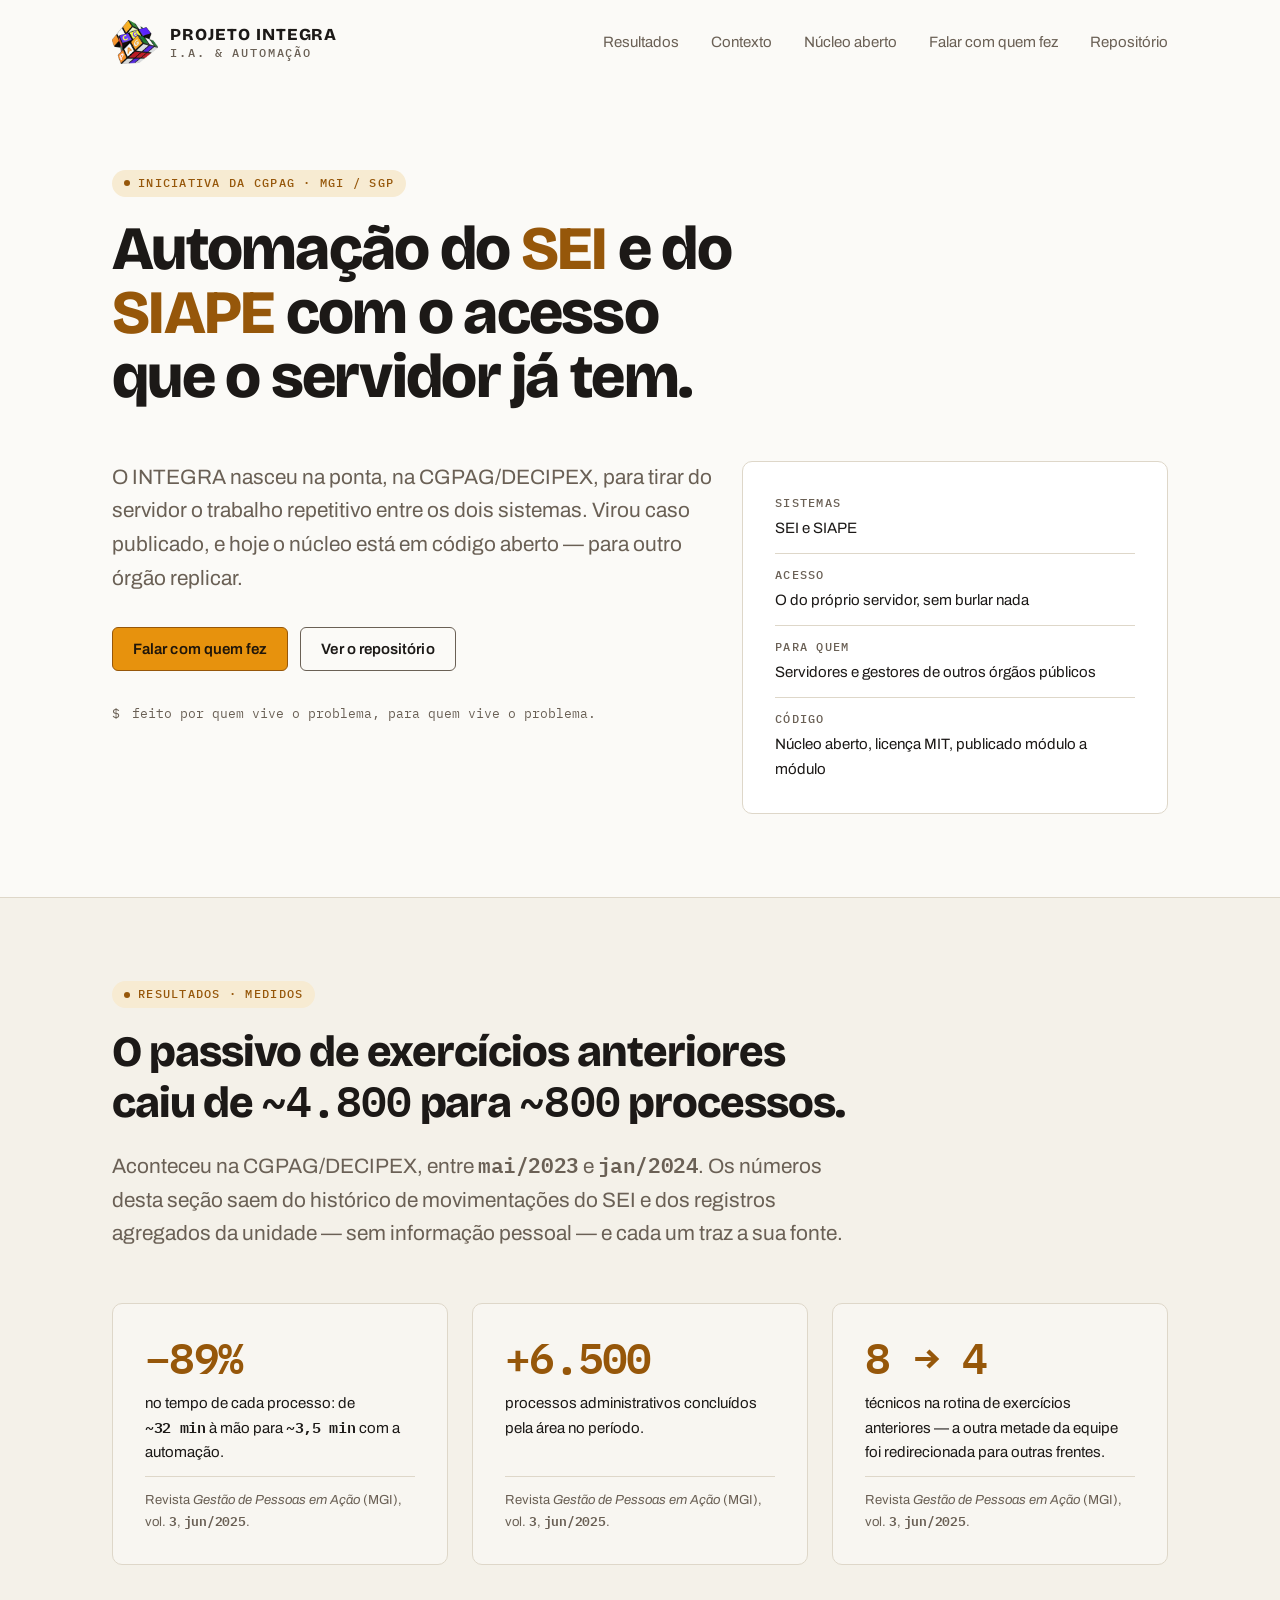
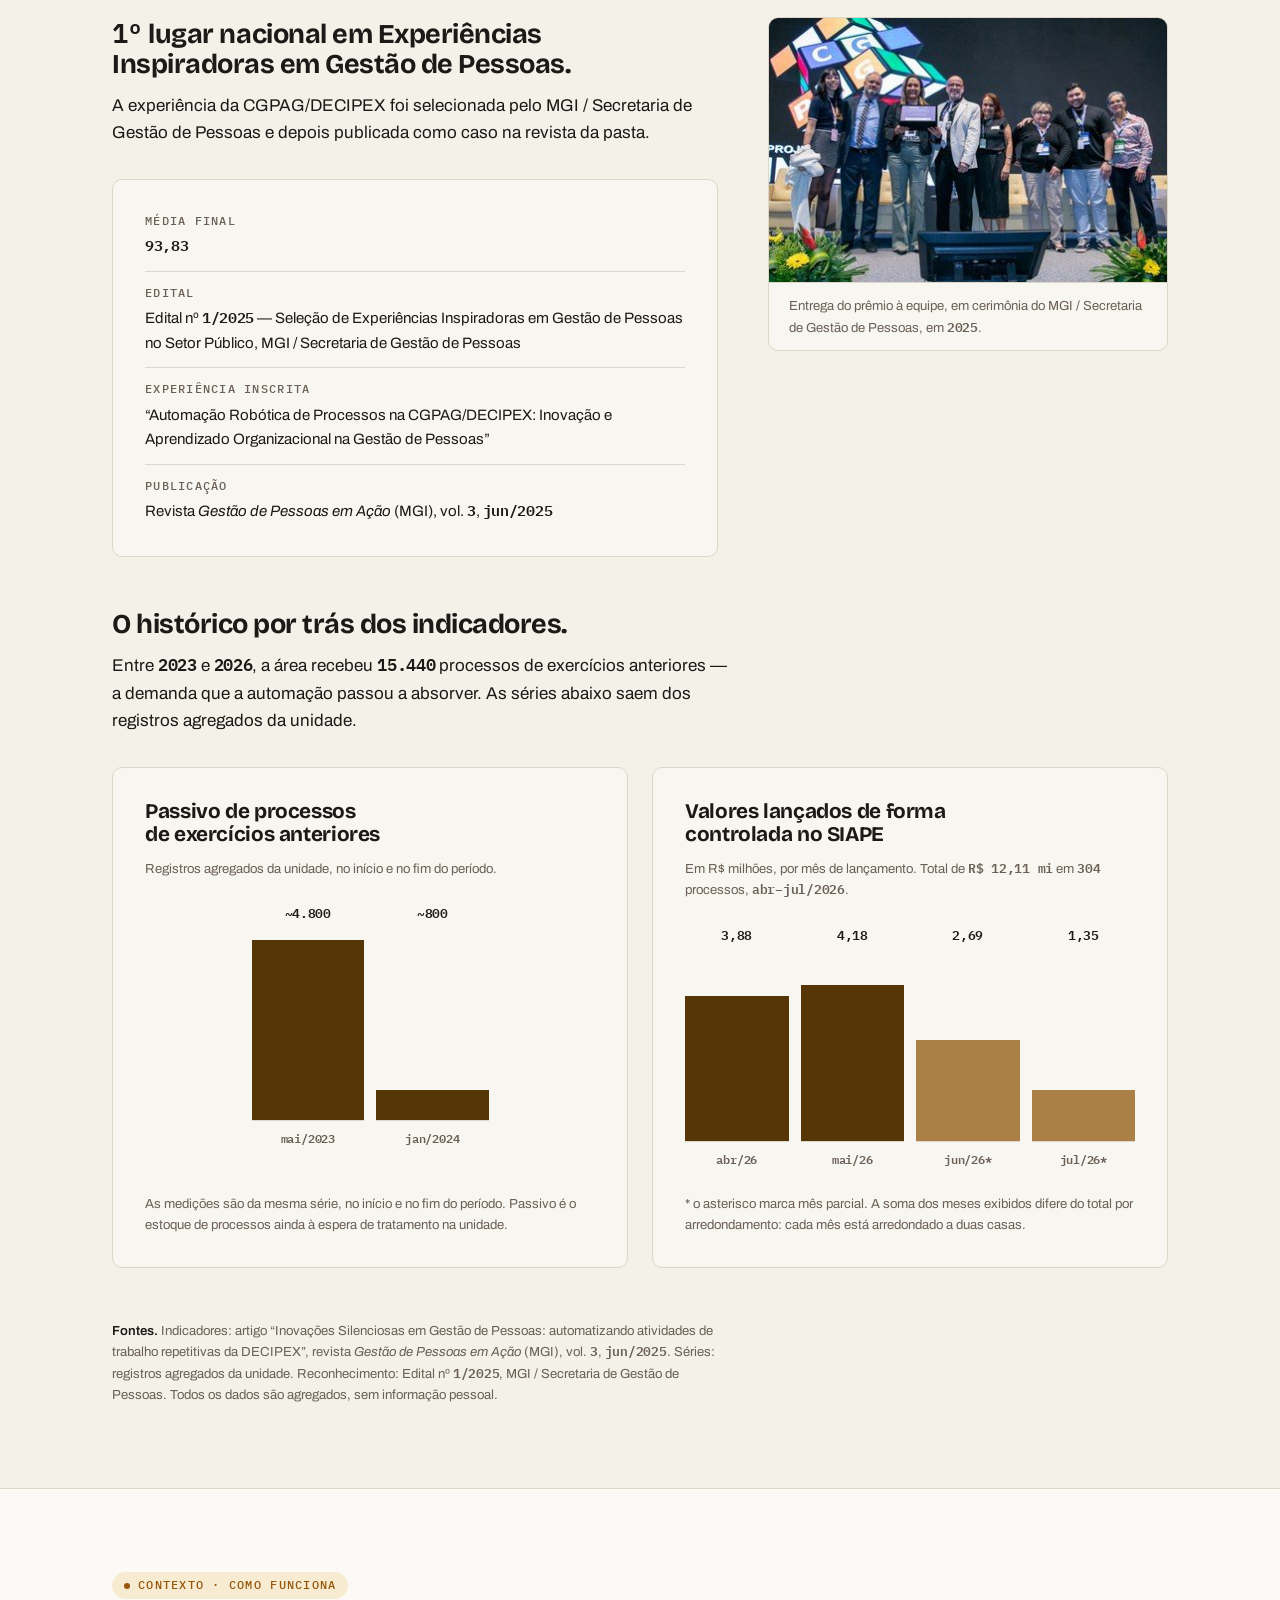
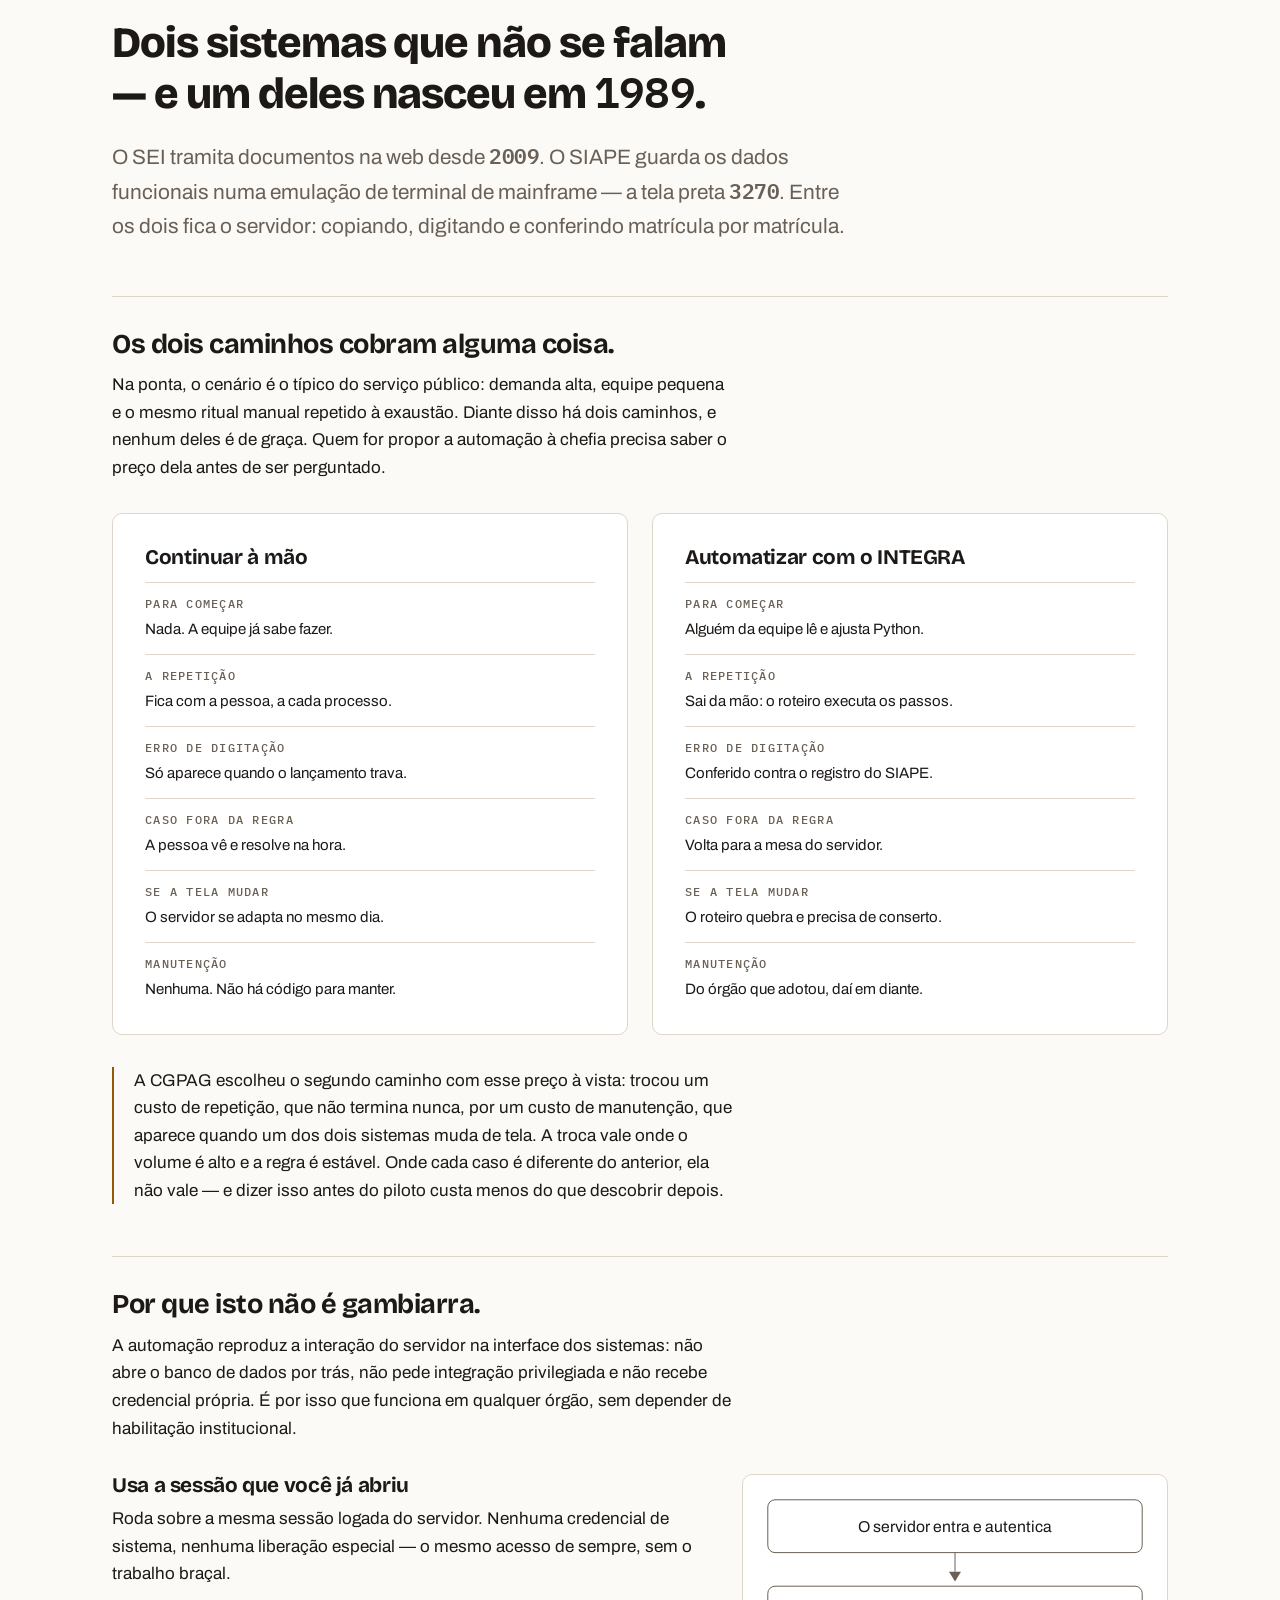
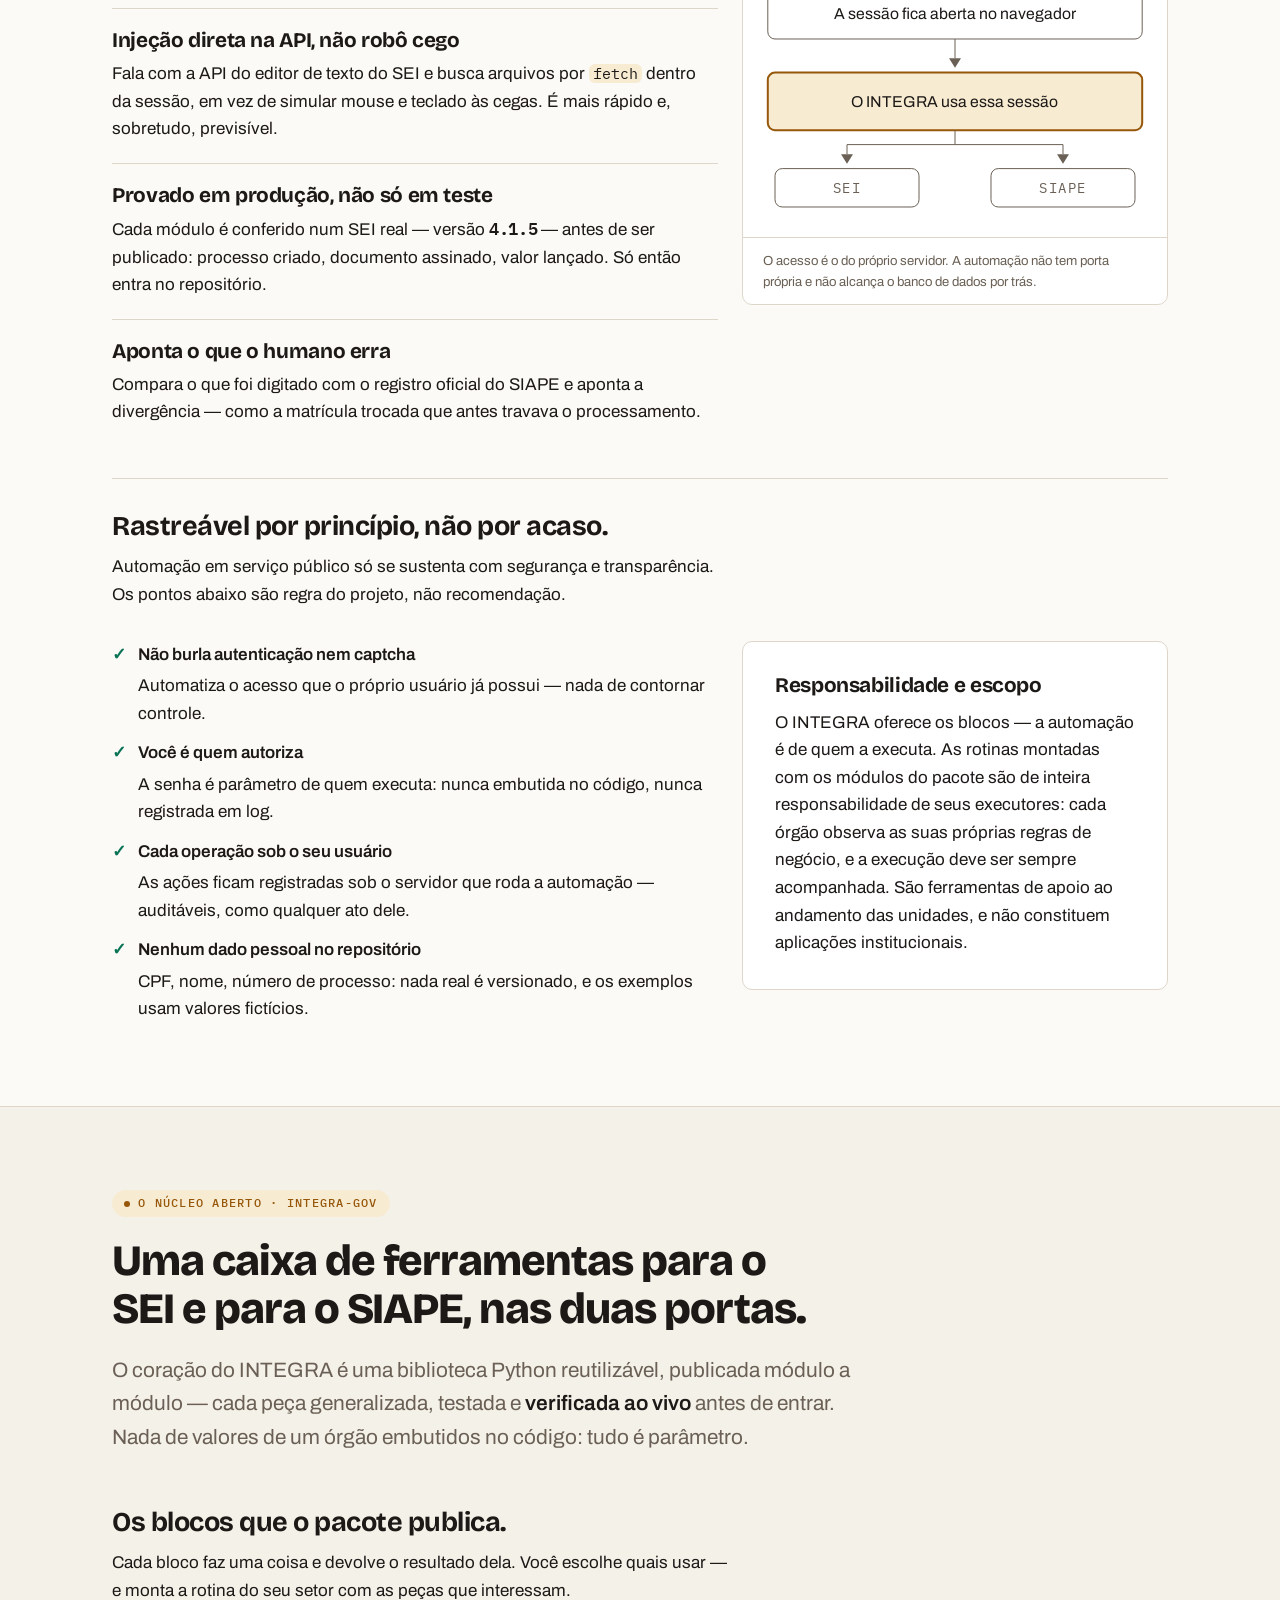
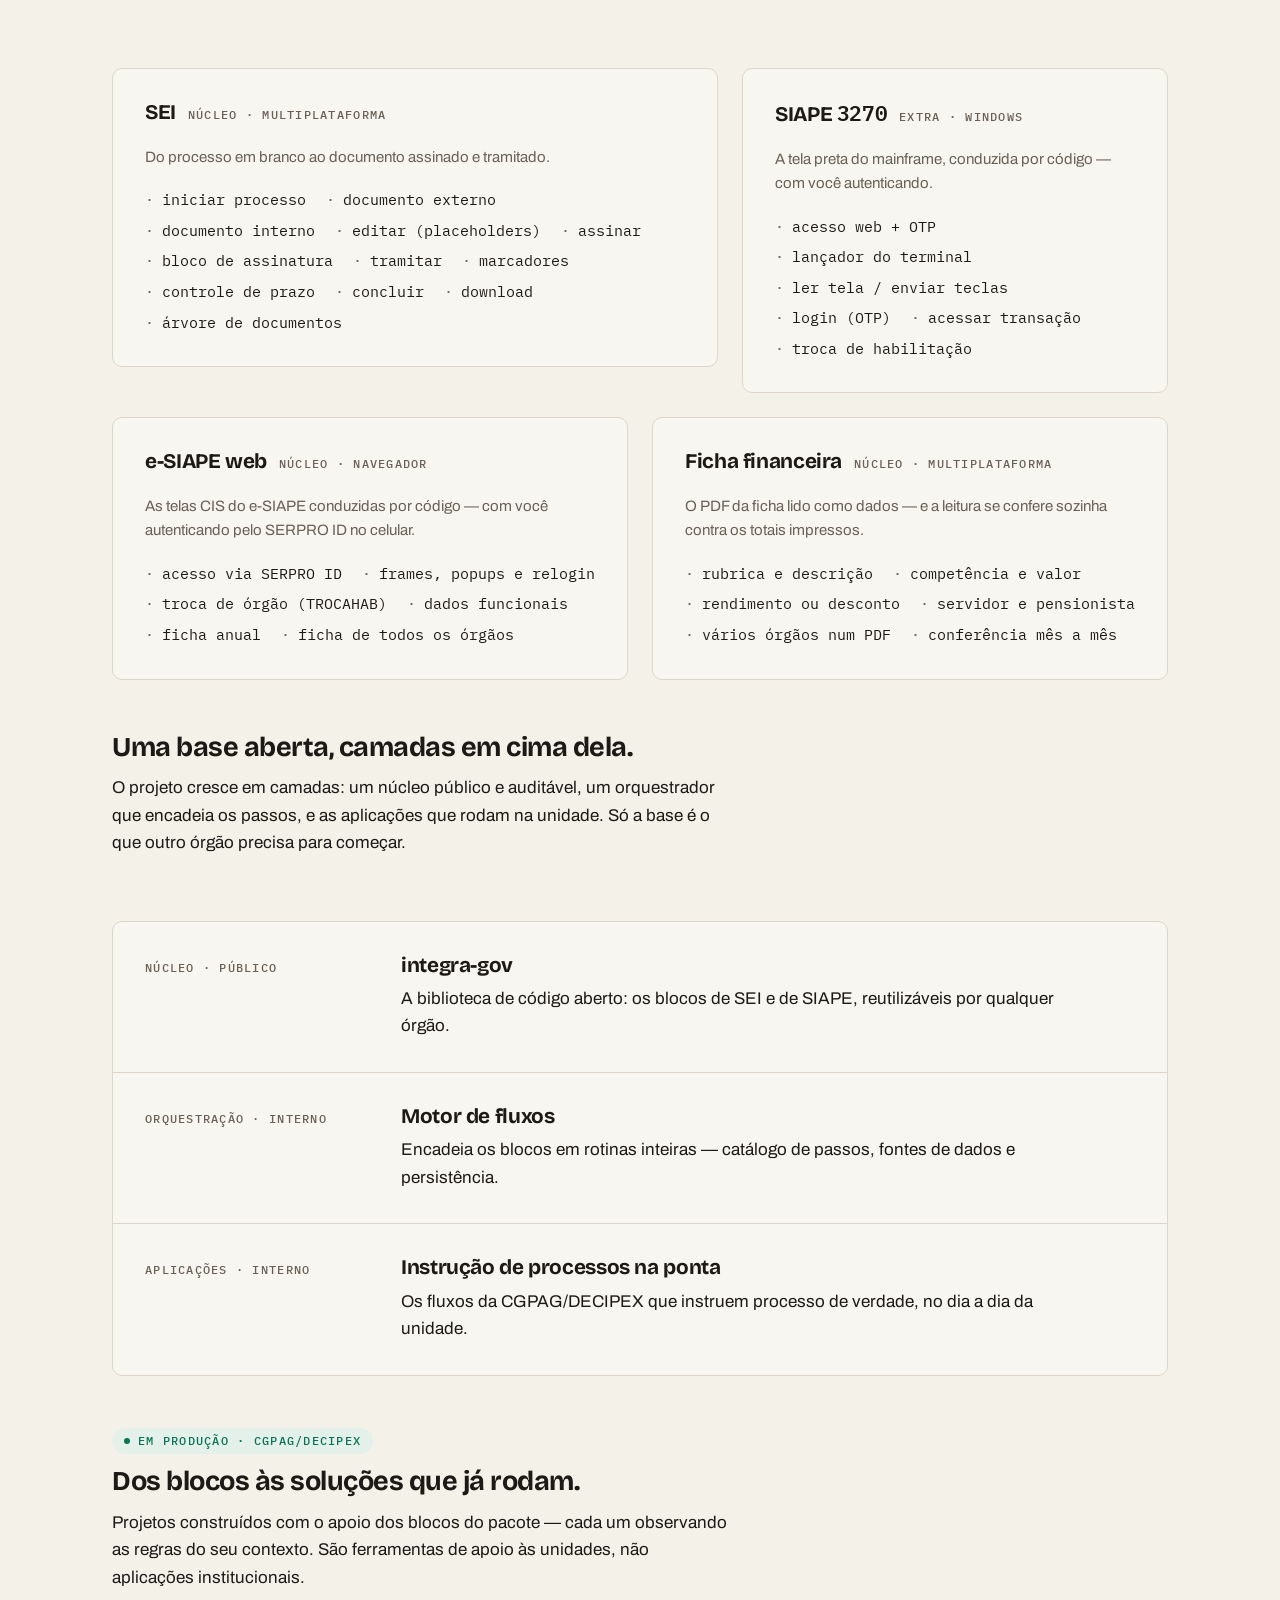
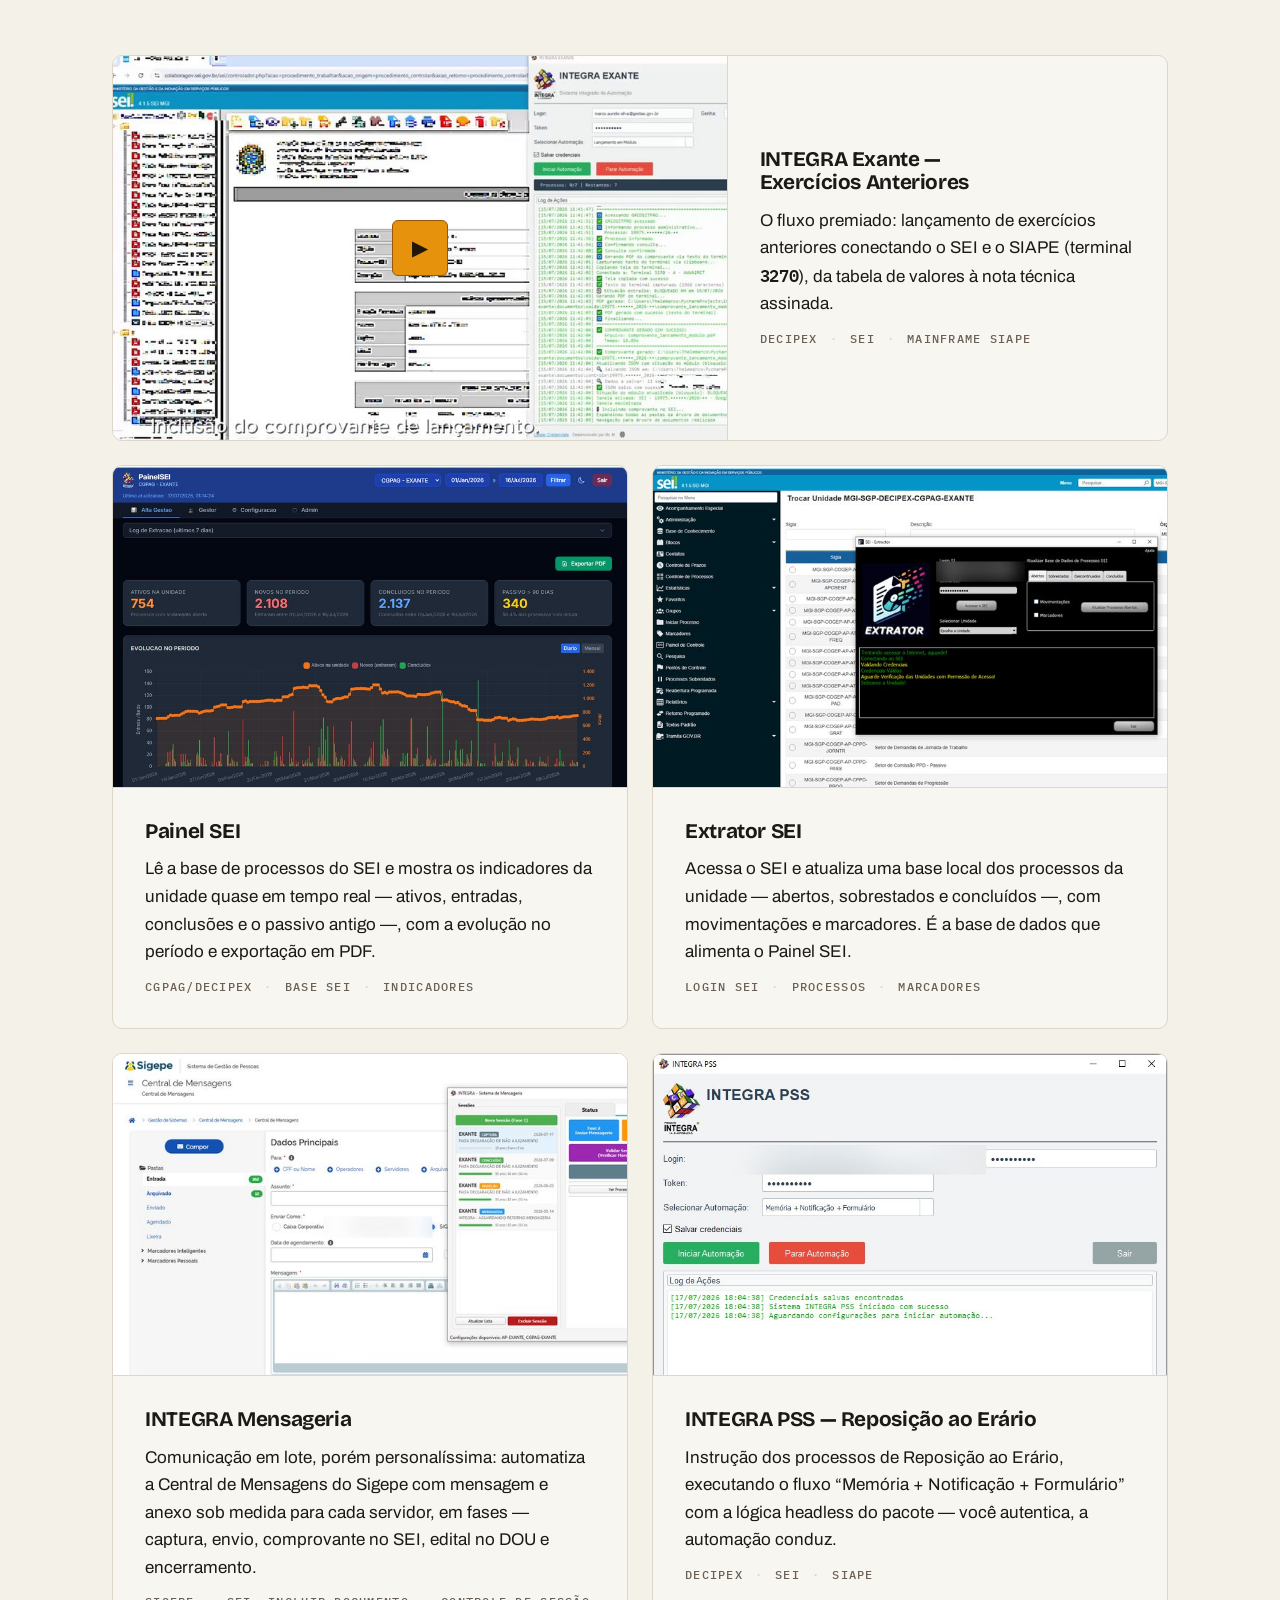
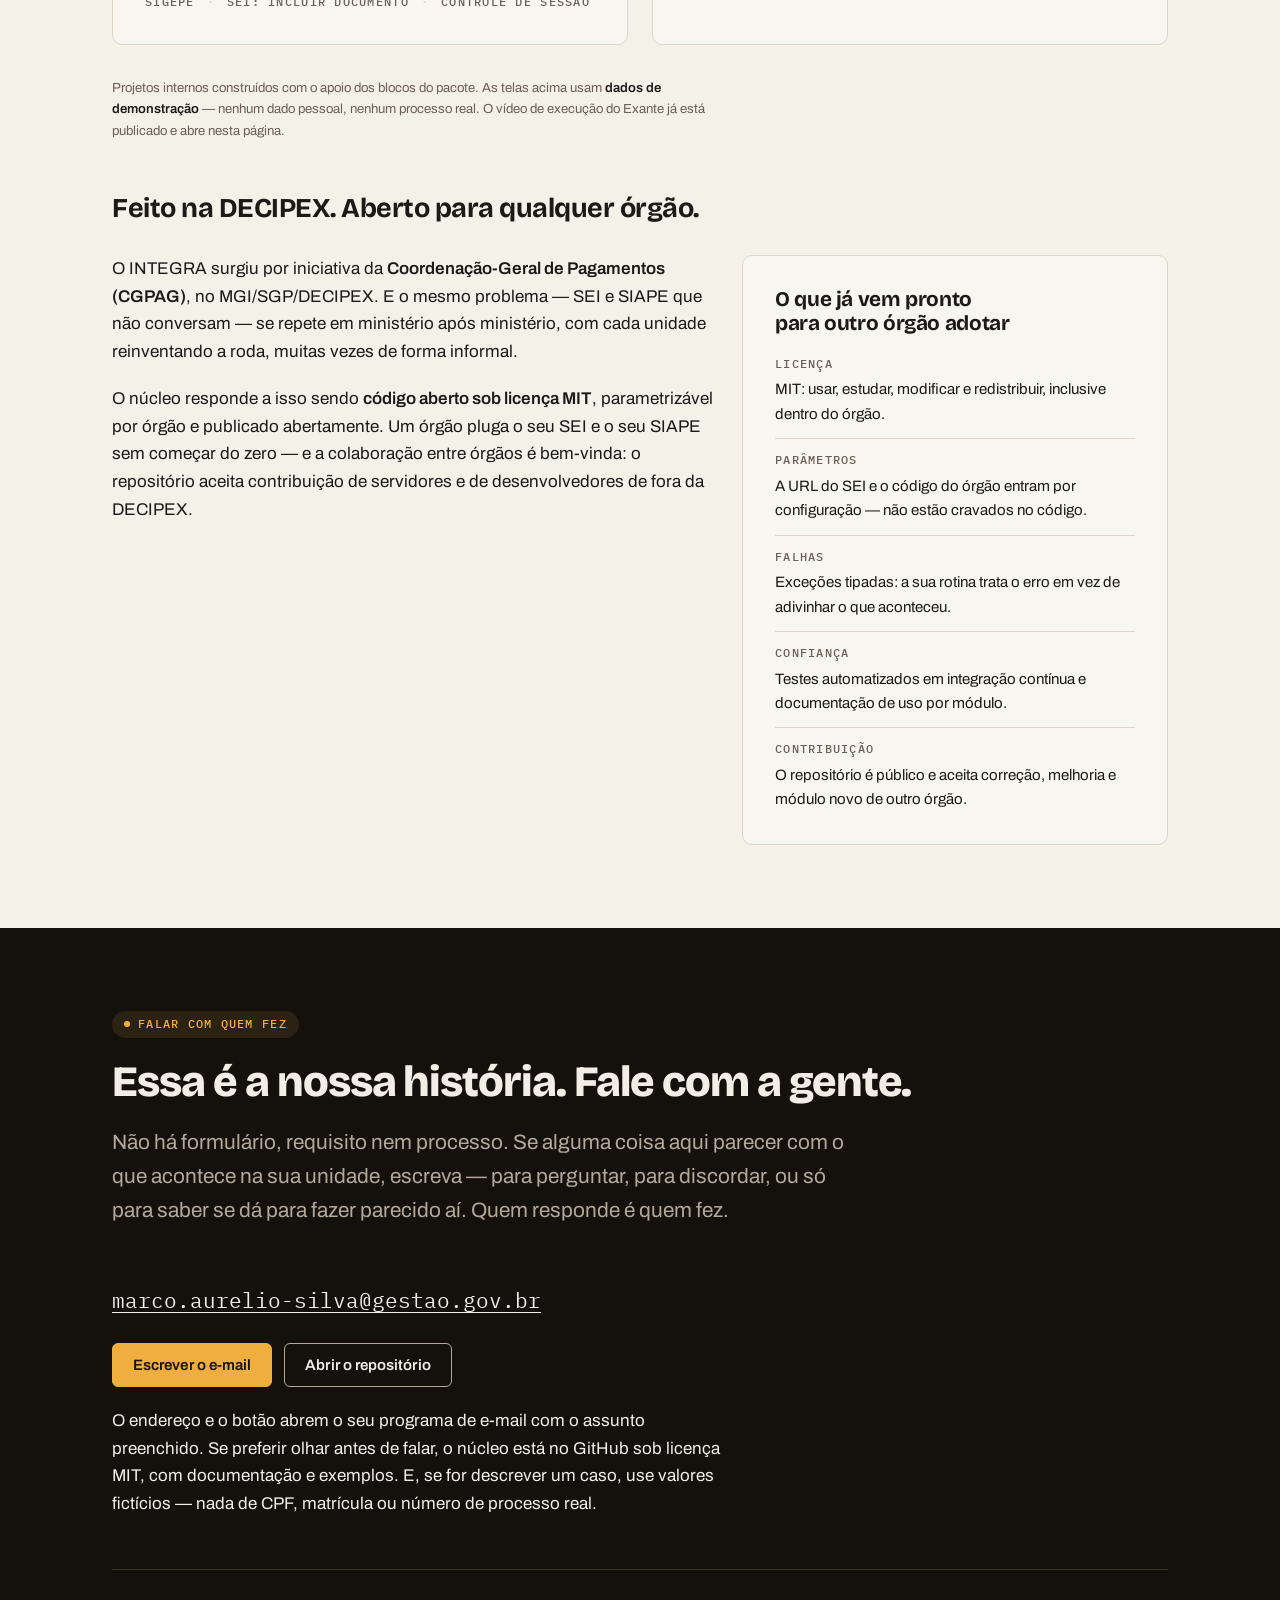
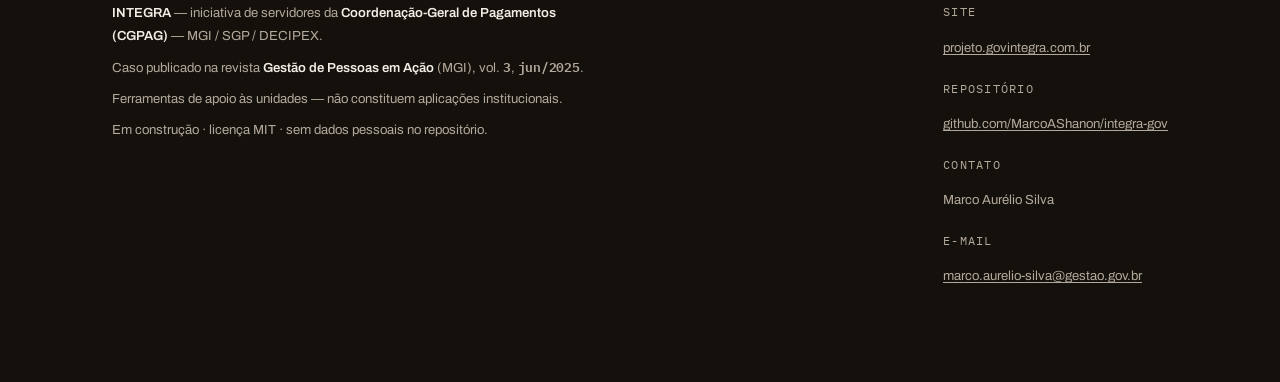
==== commit 8ac13f0e: "fix(site): a navegacao leva a Falar com quem fez, nao a um piloto que saiu" ====
--- a/site/index.html
+++ b/site/index.html
@@ -1870,7 +1870,9 @@
 
      ROTULOS: cada um repete a PILULA da faixa de destino, para o leitor
      reconhecer onde caiu. "Nucleo aberto" -> "O nucleo aberto ·
-     integra-gov"; "Piloto assistido" -> "Piloto assistido no arranque".
+     integra-gov"; "Falar com quem fez" -> a faixa 05 (era "Piloto assistido"
+     ate 26/08/2026, quando a secao deixou de oferecer implantacao e passou a
+     so convidar a conversa).
      Os rotulos antigos ("Adocao", "Contato") descreviam o que o leitor
      esperava encontrar, nao o que ele encontra: o e-mail fica 2.107px
      abaixo da ancora #conversao a 800px de largura (achado A4). Um menu
@@ -1890,7 +1892,7 @@
       <a href="#prova">Resultados</a>
       <a href="#contexto">Contexto</a>
       <a href="#oferta">Núcleo aberto</a>
-      <a href="#conversao">Piloto assistido</a>
+      <a href="#conversao">Falar com quem fez</a>
       <a href="https://github.com/MarcoAShanon/integra-gov">Repositório</a>
     </nav>
   </div>
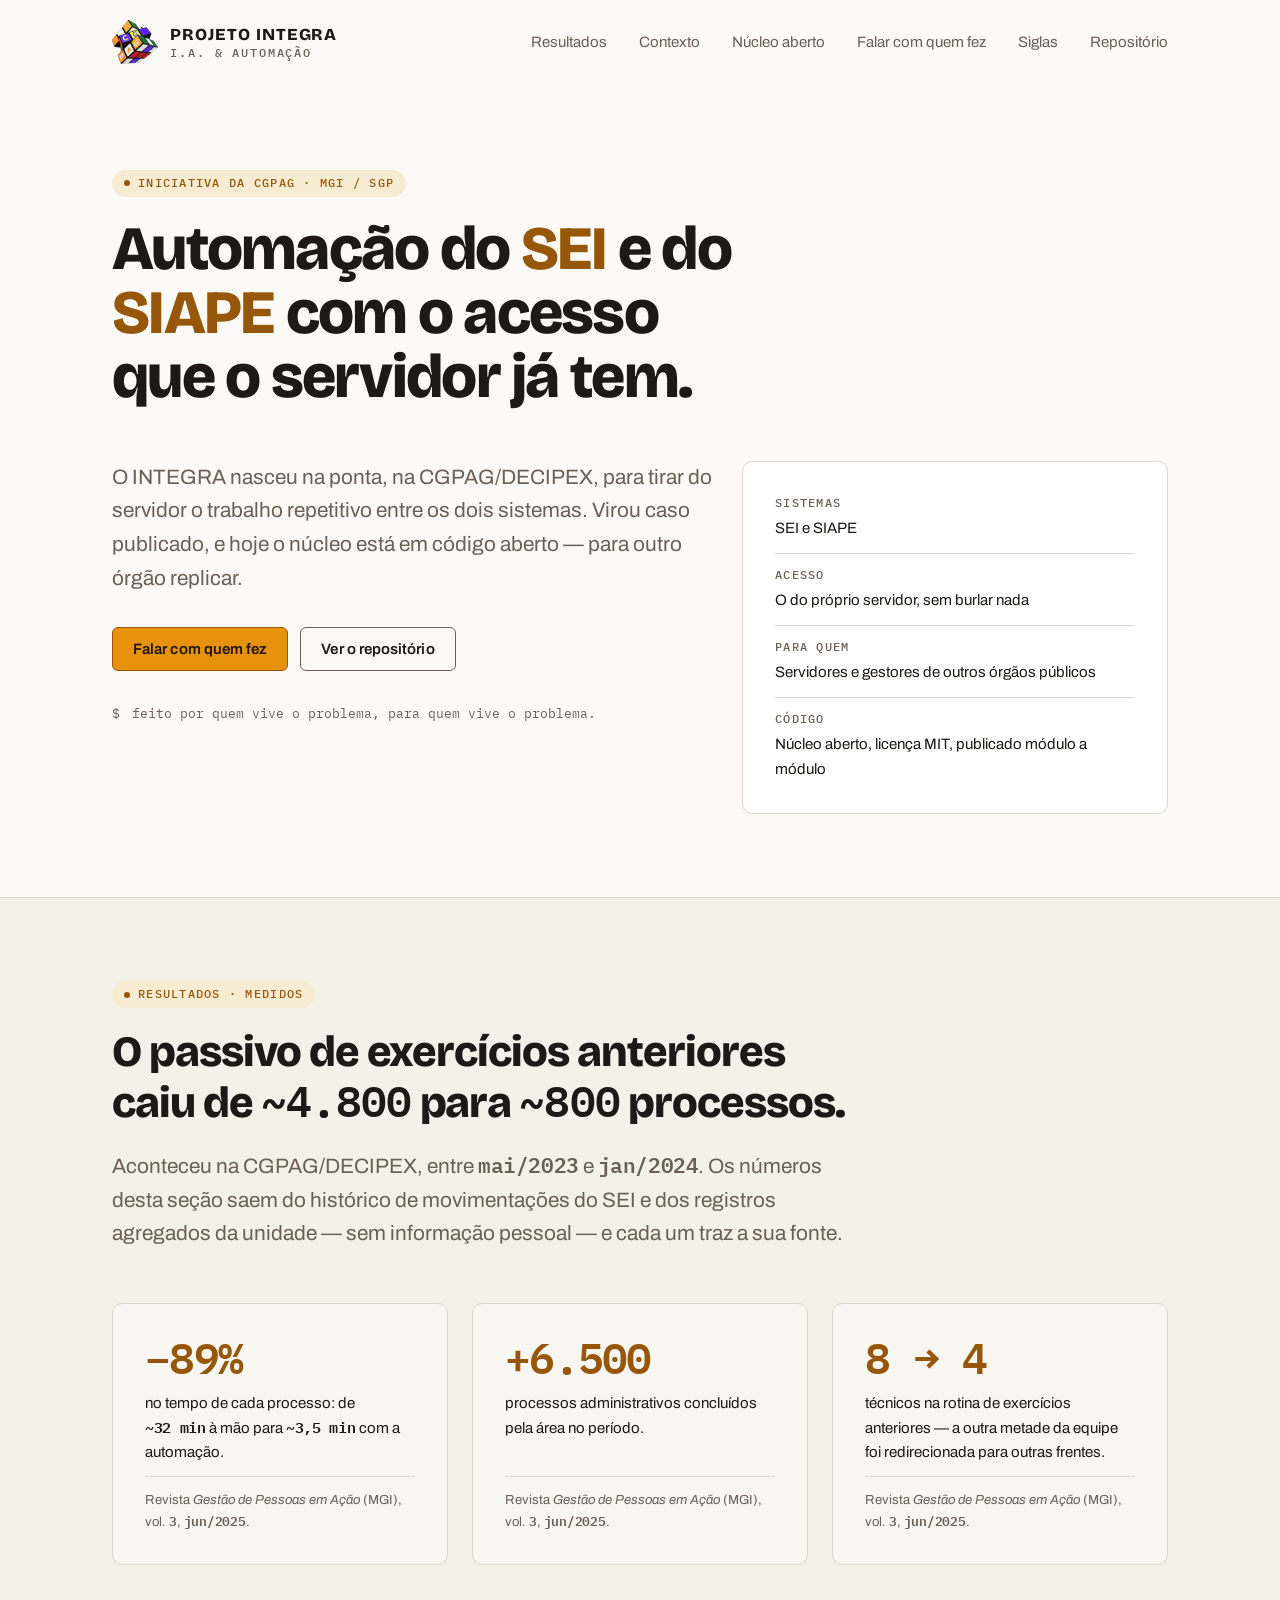
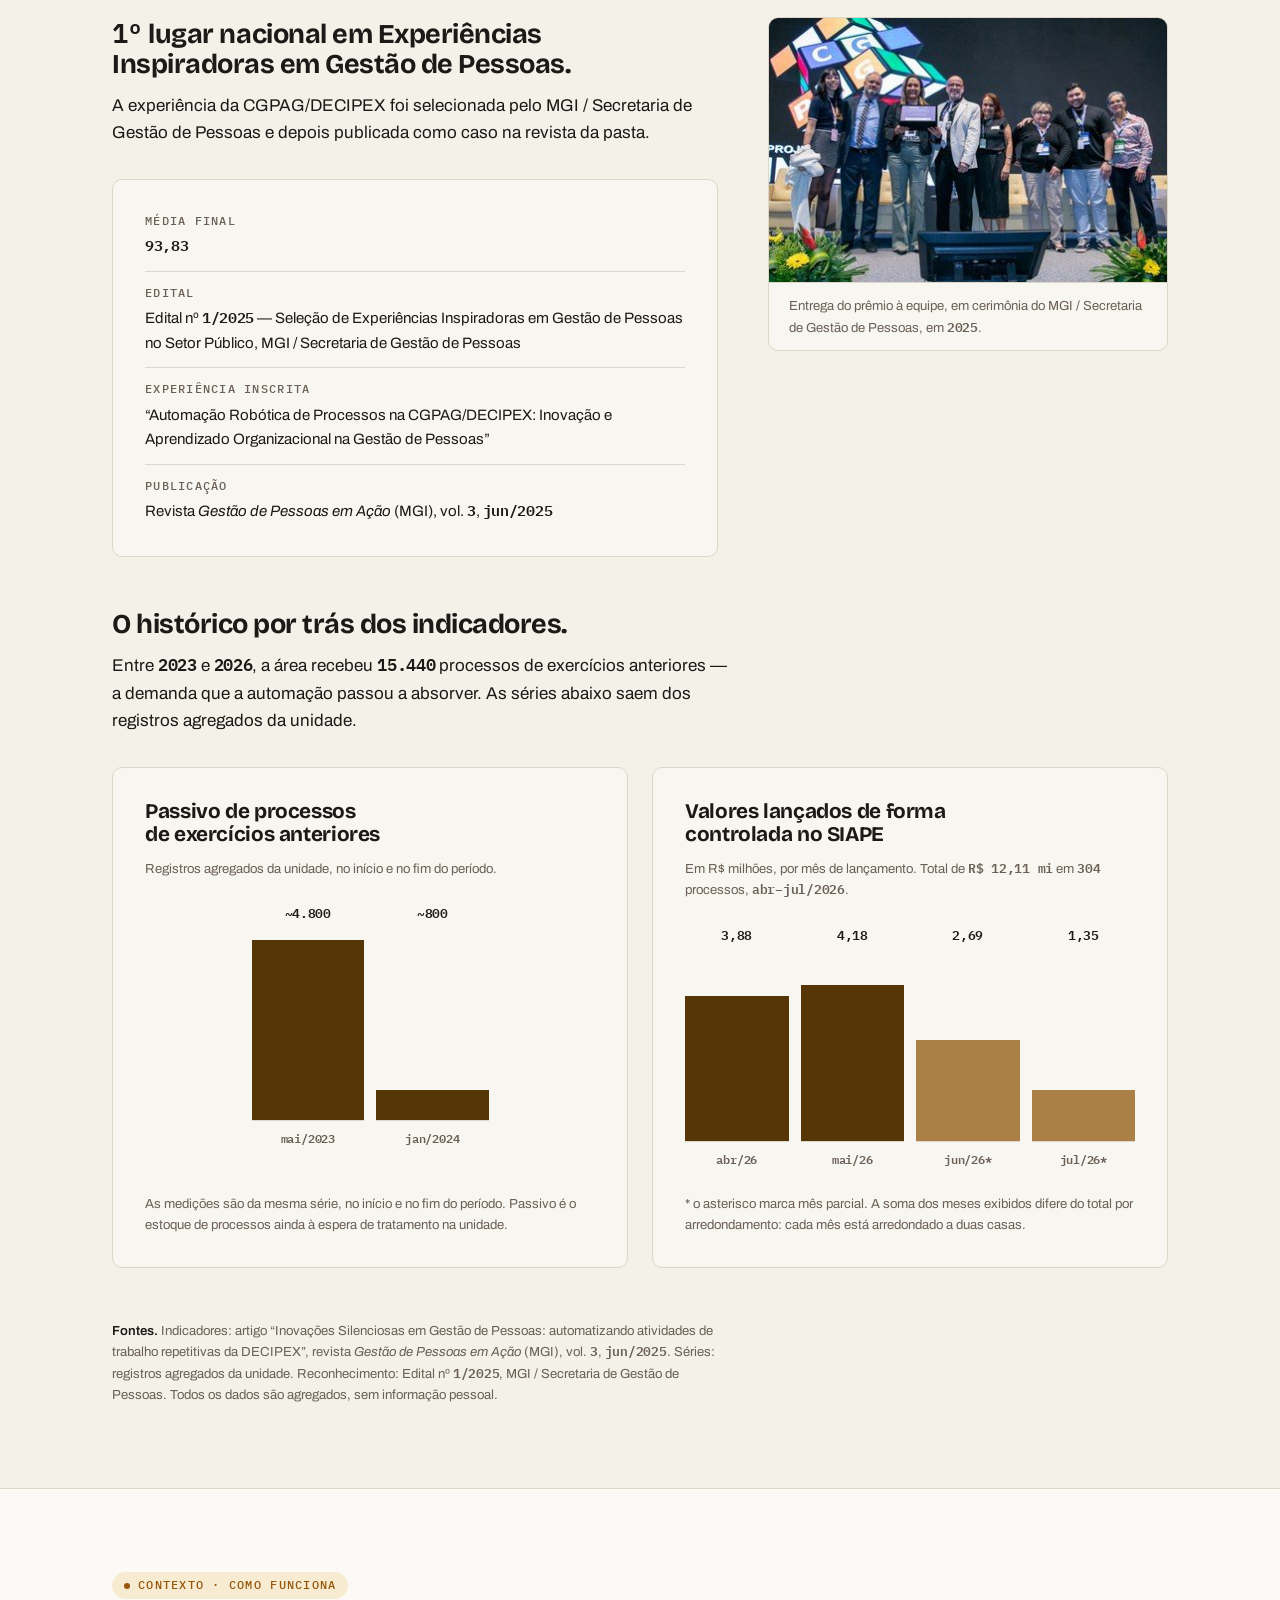
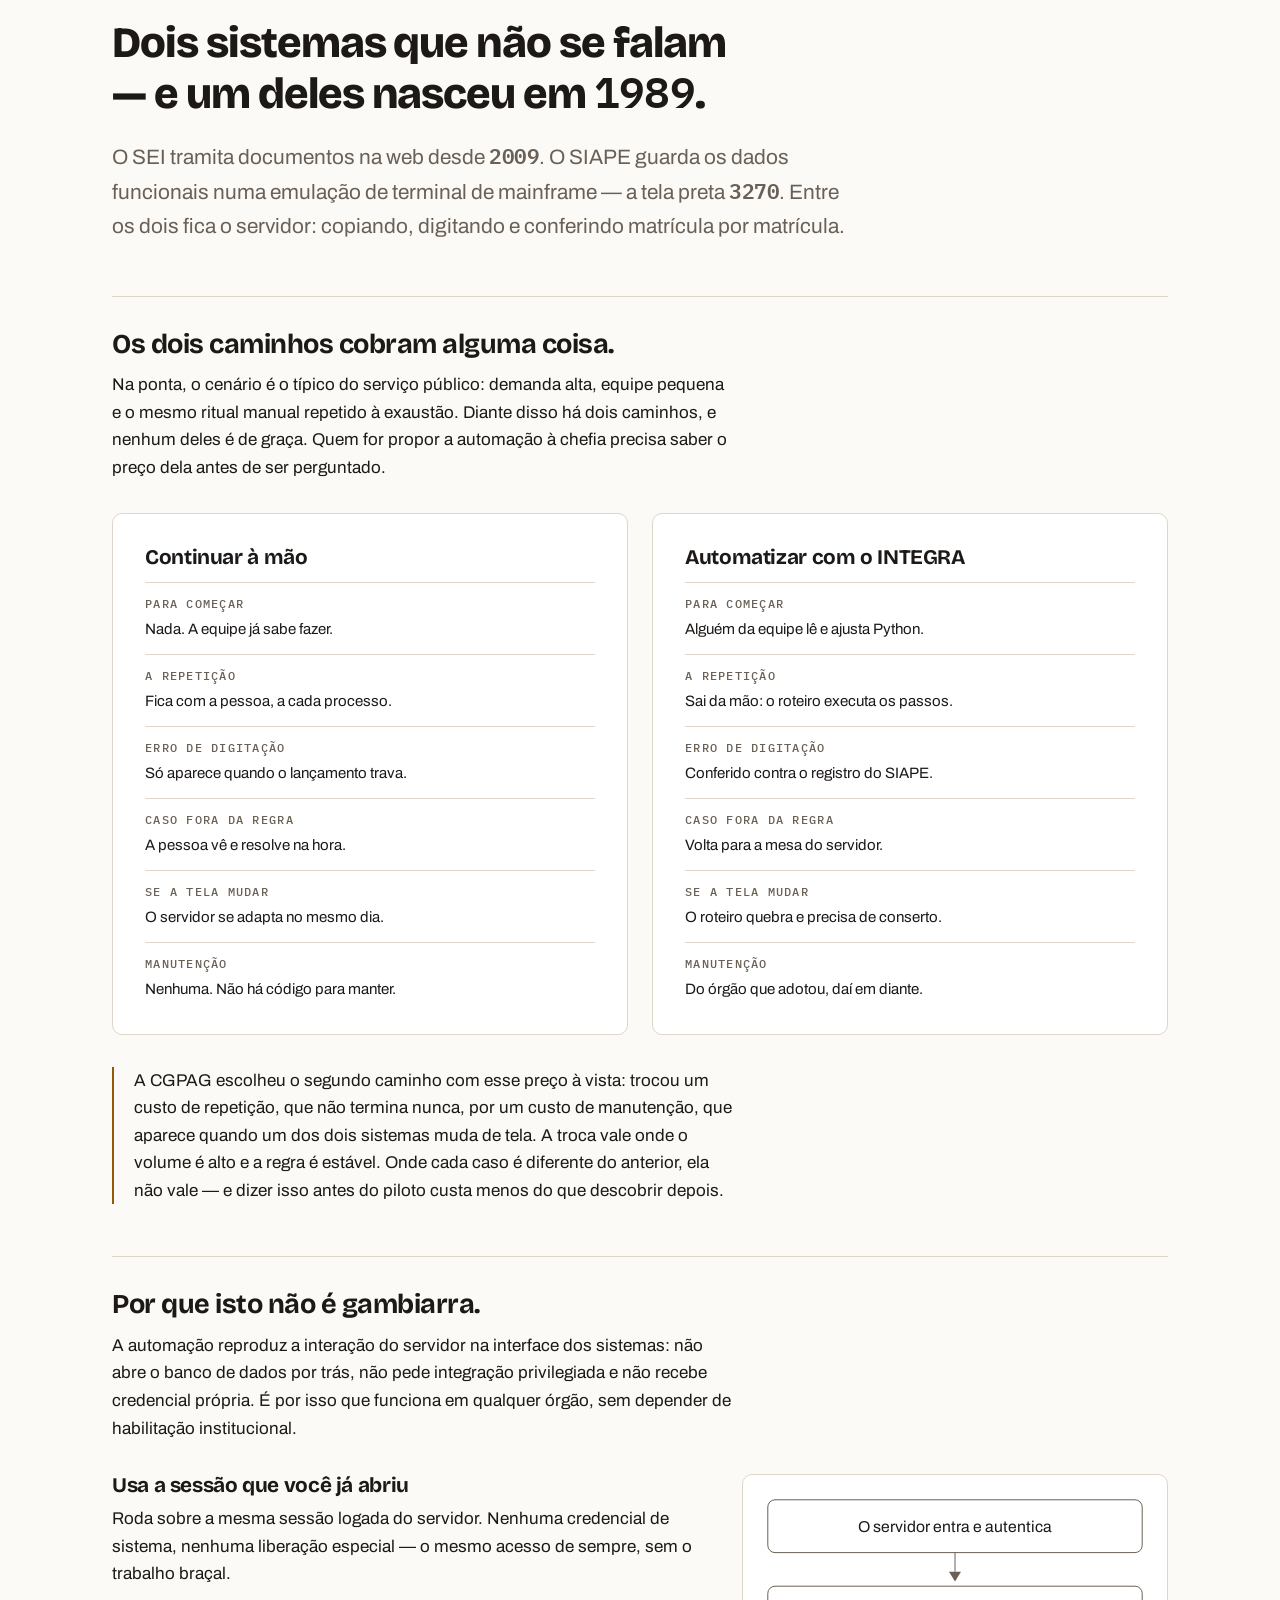
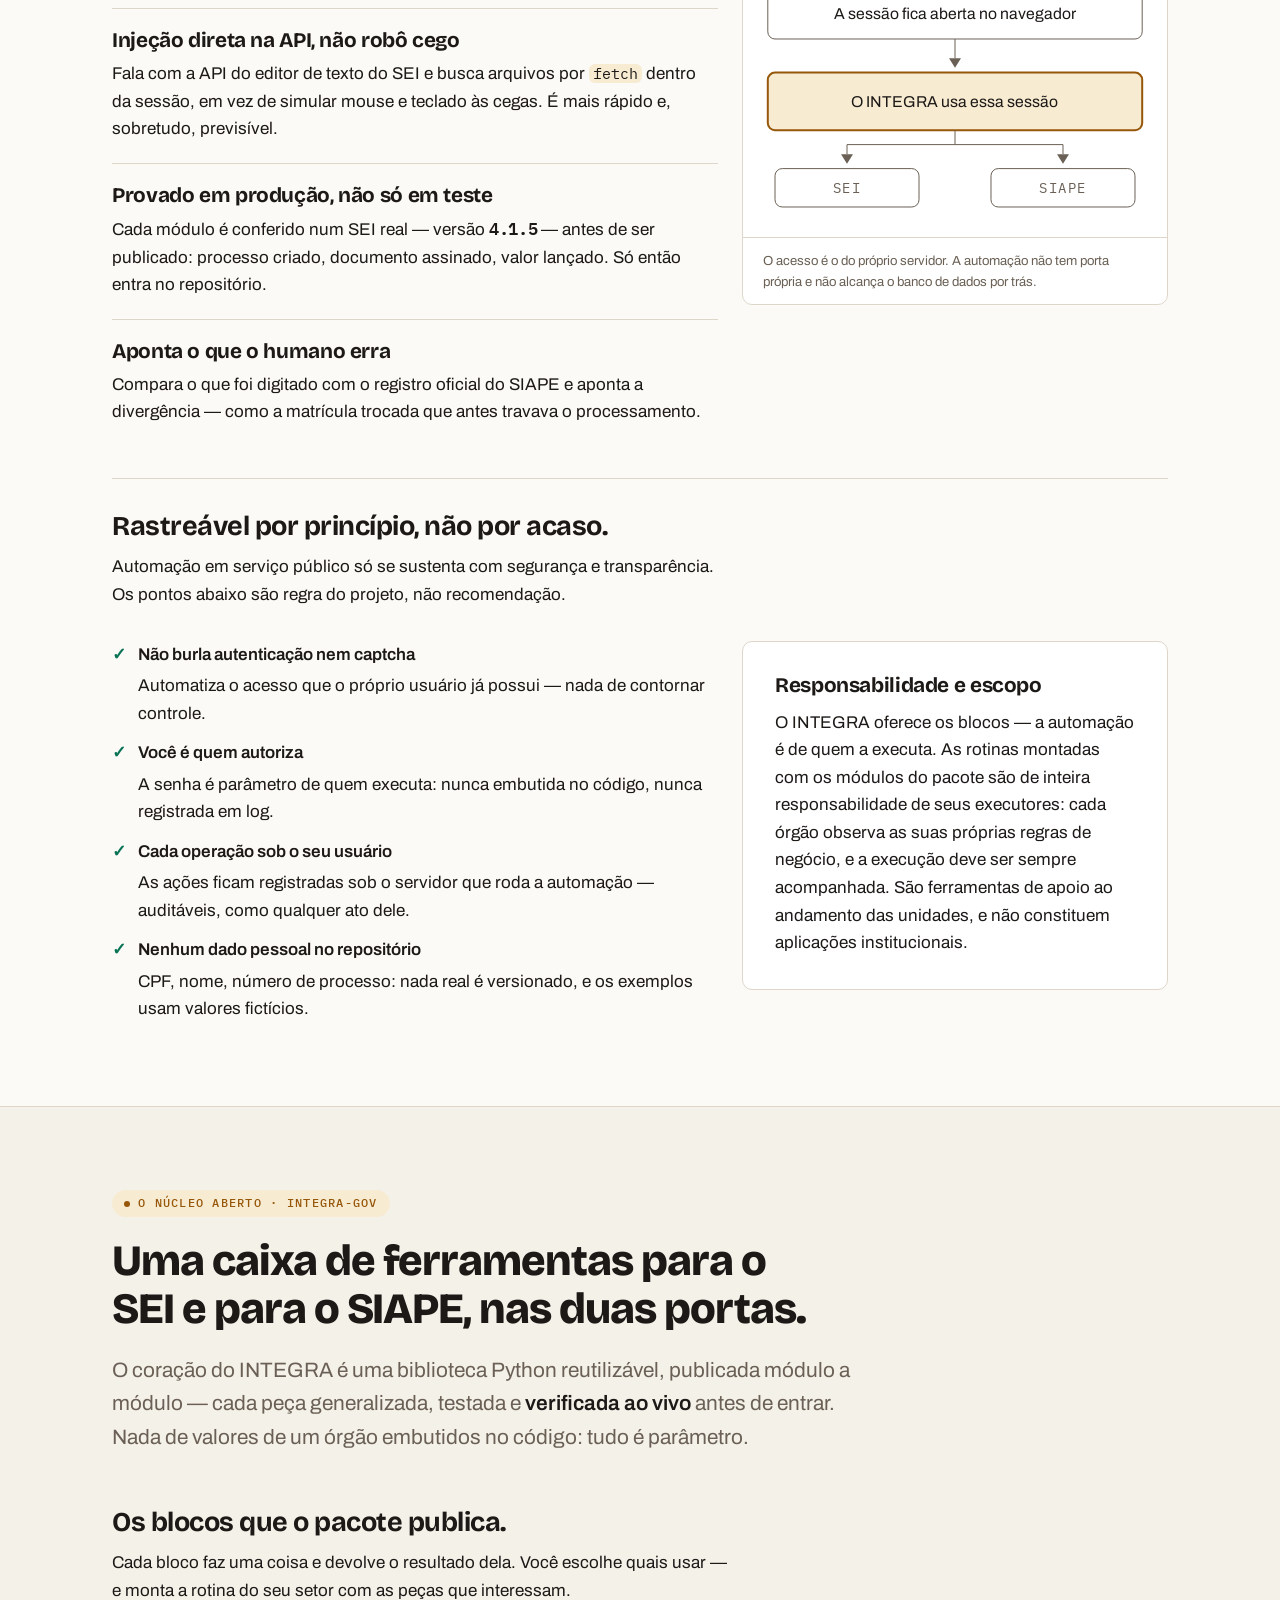
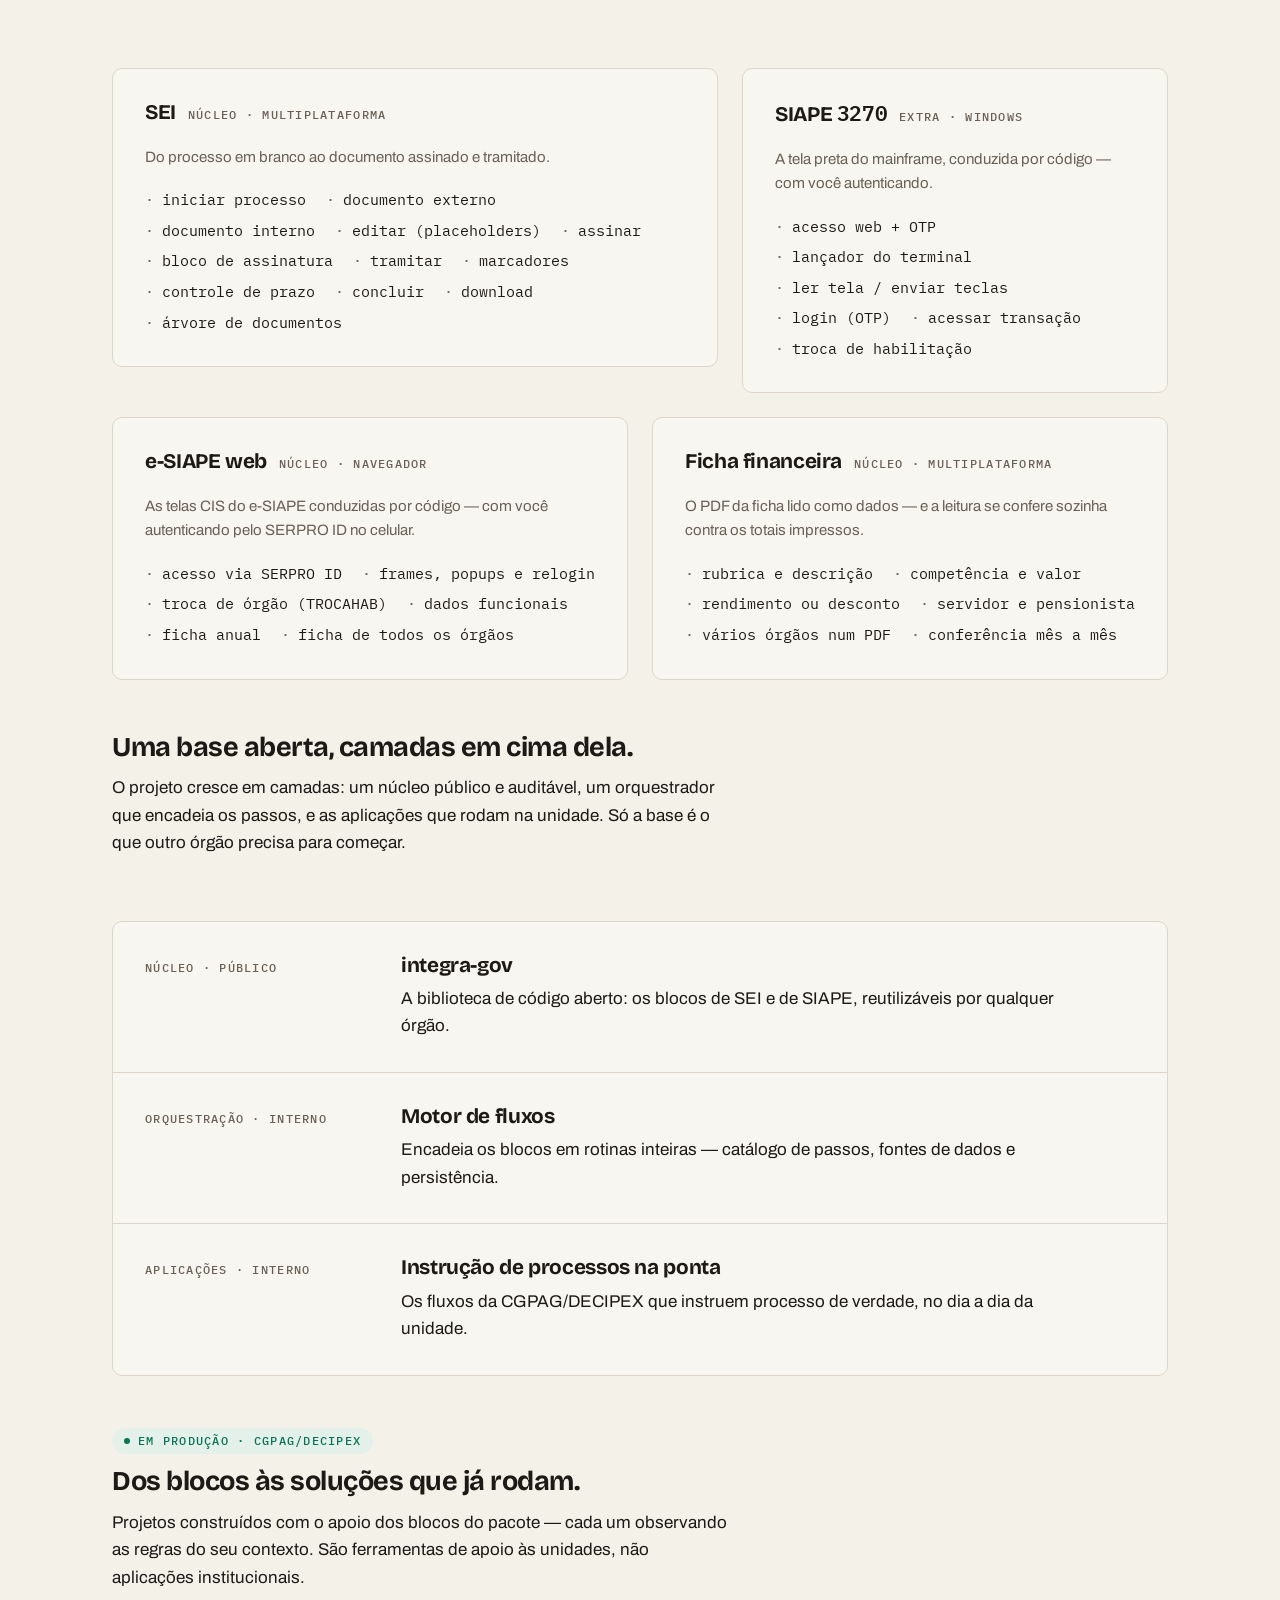
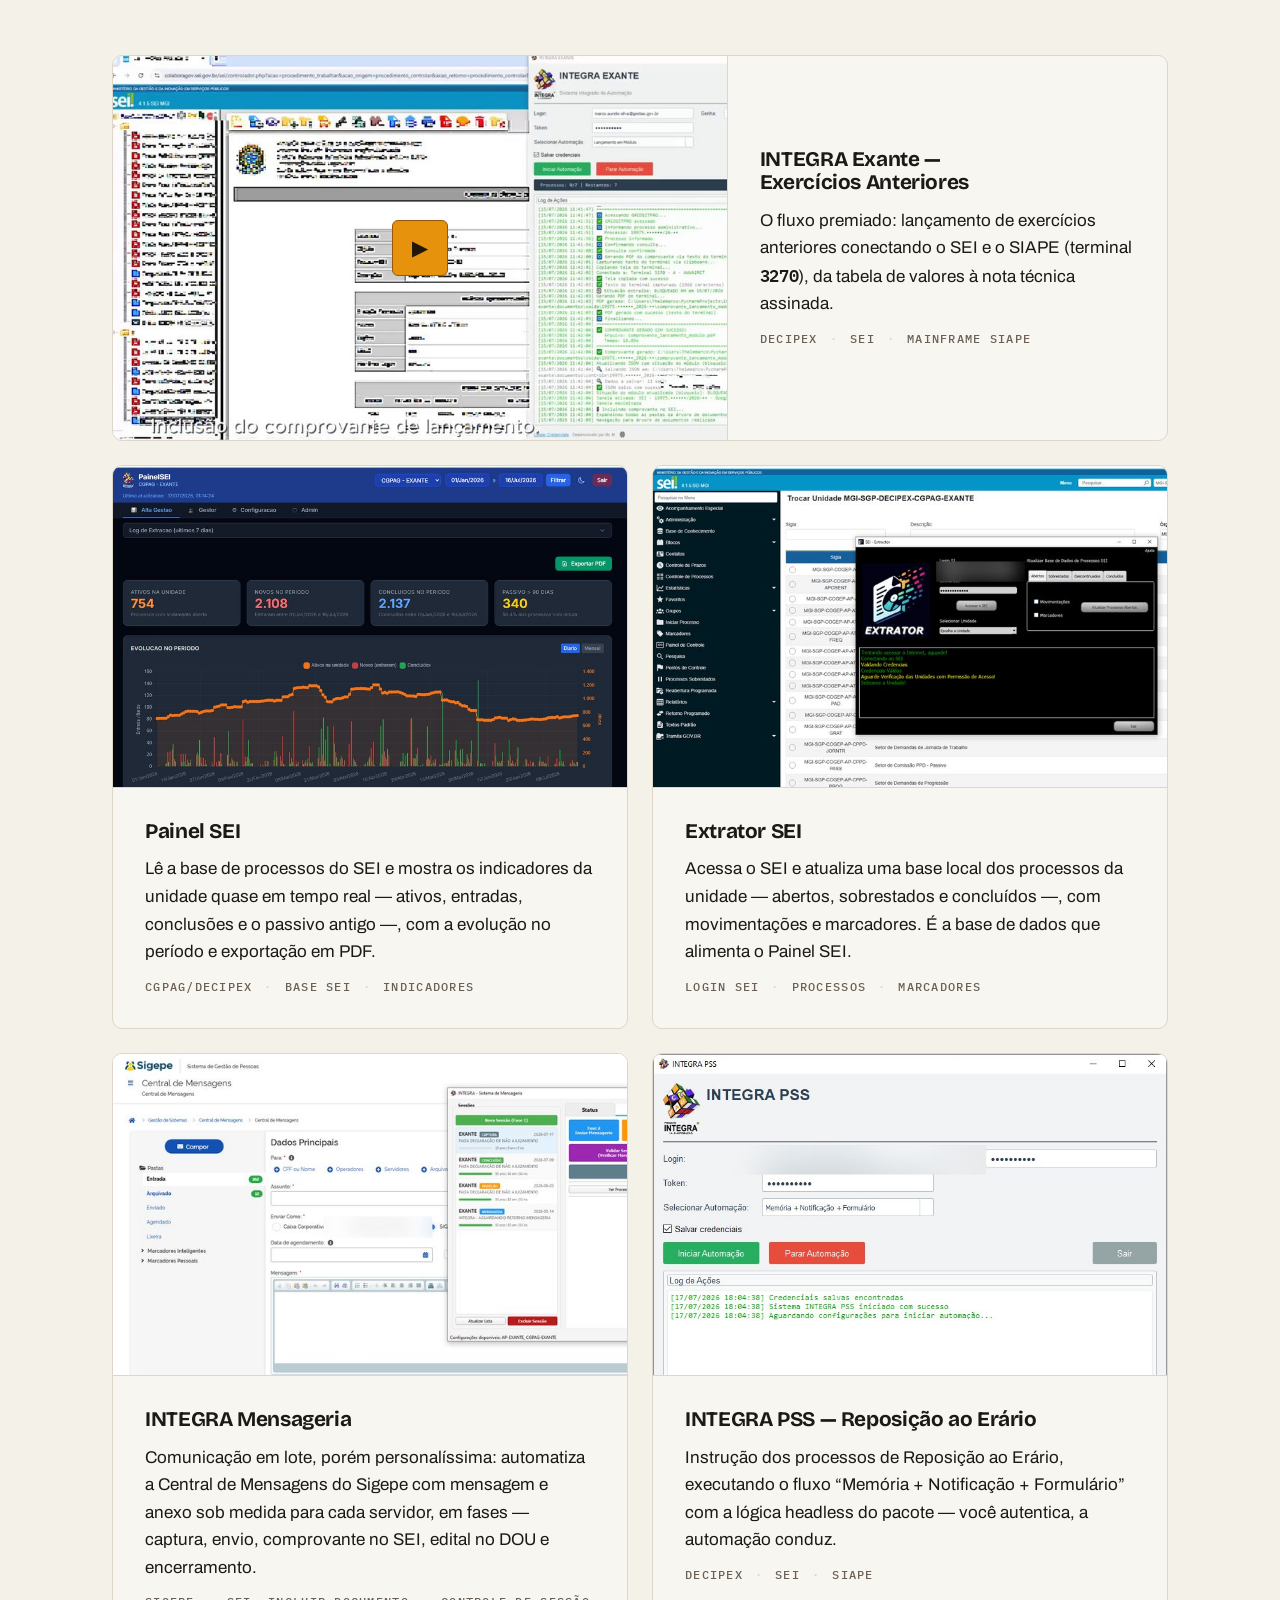
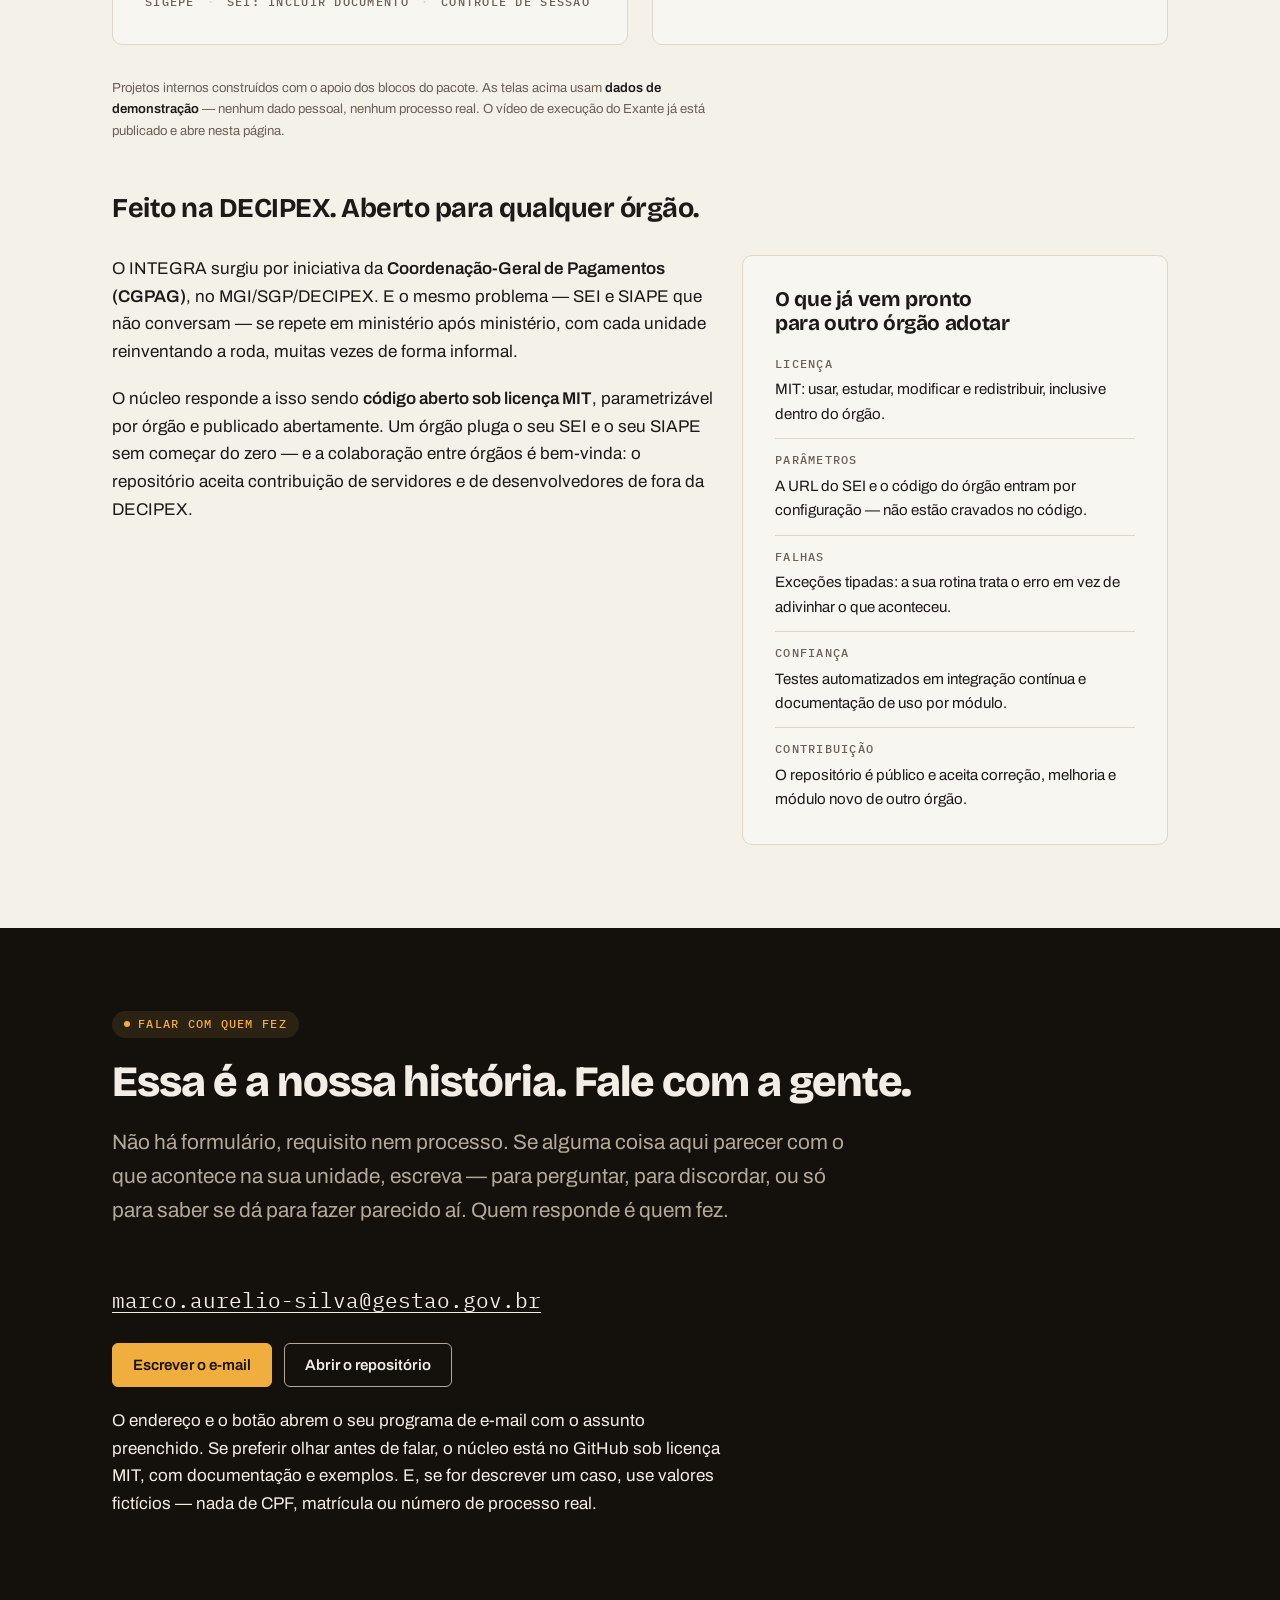
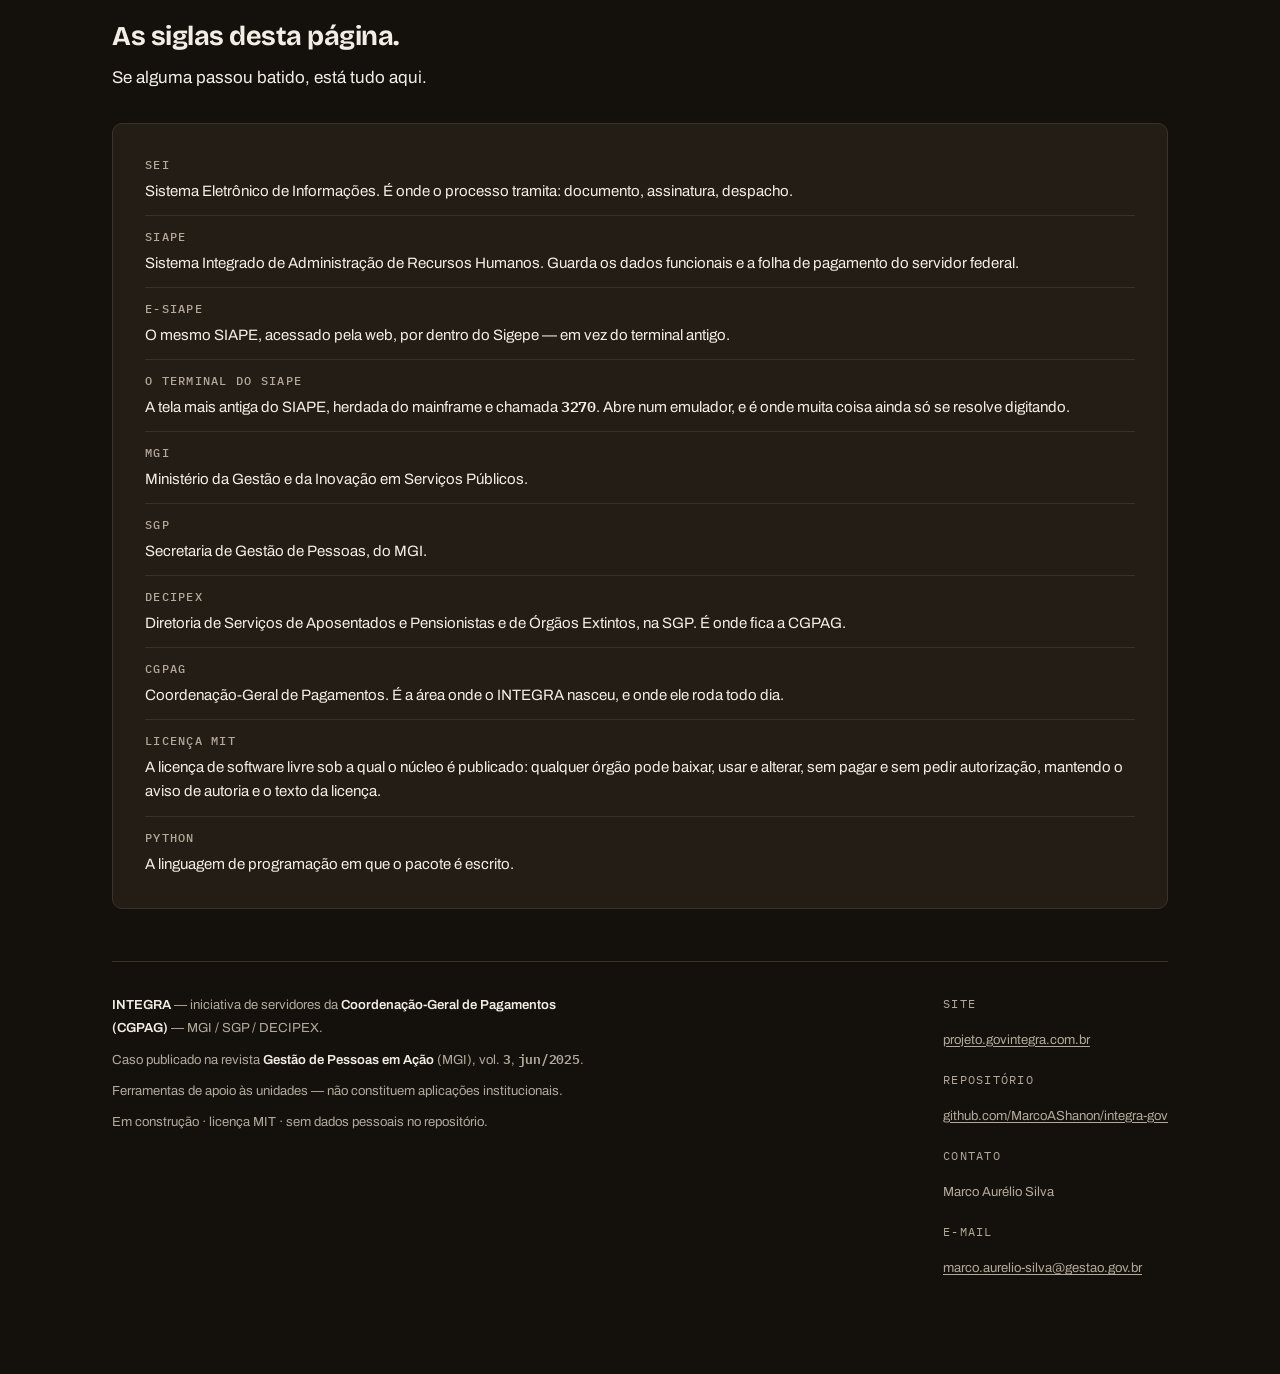
==== commit d24a93a6: "feat(site): um glossario de dez termos, e a navegacao leva ate ele A pagina usa 17 siglas e termos t" ====
--- a/site/index.html
+++ b/site/index.html
@@ -1856,6 +1856,11 @@
   /* a 375px o endereco em --t-5 mede ~412px e estouraria a tela. */
   #conversao .endereco{font-size:var(--t-3)}
 }
+
+/* --- as siglas -------------------------------------------------------
+   Sem CSS proprio alem do respiro: .card.ficha ja da o painel, a regua de
+   1px entre pares e o rotulo em mono/caixa alta. */
+#conversao .siglas{margin-top:var(--e-6)}
 </style>
 </head>
 <body>
@@ -1893,6 +1898,7 @@
       <a href="#contexto">Contexto</a>
       <a href="#oferta">Núcleo aberto</a>
       <a href="#conversao">Falar com quem fez</a>
+      <a href="#siglas">Siglas</a>
       <a href="https://github.com/MarcoAShanon/integra-gov">Repositório</a>
     </nav>
   </div>
@@ -2598,6 +2604,76 @@
       <p class="fuga">O endereço e o botão abrem o seu programa de e-mail com o assunto preenchido. Se preferir olhar antes de falar, o núcleo está no GitHub sob licença MIT, com documentação e exemplos. E, se for descrever um caso, use valores fictícios — nada de CPF, matrícula ou número de processo real.</p>
     </div>
 
+    <!-- ---------- as siglas ----------
+         A pagina usa 17 termos tecnicos e siglas; os mais frequentes eram os
+         menos explicados (DECIPEX 14 vezes, MGI 13, CGPAG 11, nenhum expandido
+         no corpo). Um leitor que chefia uma area em outro orgao conhece SEI e
+         SIAPE, mas nao tem por que conhecer a estrutura interna do MGI.
+
+         DEZ TERMOS, nao dezessete: entram os que o leitor-alvo nao resolve
+         sozinho e que aparecem com peso. OTP, CIS, TROCAHAB, headless, NUP,
+         DOU e PSS ficaram de fora — aparecem uma ou duas vezes, todos na faixa
+         tecnica, onde quem chega ou ja sabe ou nao precisa.
+
+         REUSA .card.ficha, a primitiva de rotulo/valor do contrato 8.3-k: e
+         exatamente a forma de um glossario, e nao precisa de CSS proprio.
+
+         O TERMINAL entra como "O terminal do SIAPE", e nao como "3270", de
+         proposito: .ficha dt tem letter-spacing .11em e o .num tem -.02em, a
+         mesma colisao de tracking que fez o contrato 5.4 abrir excecao para a
+         .pill. Com o numero no <dd> o problema nao existe, e o rotulo fica
+         mais legivel para quem nunca ouviu falar em 3270. -->
+    <div class="siglas rise" id="siglas">
+      <div class="sub">
+        <h3>As siglas desta página.</h3>
+        <p>Se alguma passou batido, está tudo aqui.</p>
+      </div>
+      <div class="card ficha">
+        <dl>
+          <div>
+            <dt>SEI</dt>
+            <dd>Sistema Eletrônico de Informações. É onde o processo tramita: documento, assinatura, despacho.</dd>
+          </div>
+          <div>
+            <dt>SIAPE</dt>
+            <dd>Sistema Integrado de Administração de Recursos Humanos. Guarda os dados funcionais e a folha de pagamento do servidor federal.</dd>
+          </div>
+          <div>
+            <dt>e-SIAPE</dt>
+            <dd>O mesmo SIAPE, acessado pela web, por dentro do Sigepe — em vez do terminal antigo.</dd>
+          </div>
+          <div>
+            <dt>O terminal do SIAPE</dt>
+            <dd>A tela mais antiga do SIAPE, herdada do mainframe e chamada <span class="num">3270</span>. Abre num emulador, e é onde muita coisa ainda só se resolve digitando.</dd>
+          </div>
+          <div>
+            <dt>MGI</dt>
+            <dd>Ministério da Gestão e da Inovação em Serviços Públicos.</dd>
+          </div>
+          <div>
+            <dt>SGP</dt>
+            <dd>Secretaria de Gestão de Pessoas, do MGI.</dd>
+          </div>
+          <div>
+            <dt>DECIPEX</dt>
+            <dd>Diretoria de Serviços de Aposentados e Pensionistas e de Órgãos Extintos, na SGP. É onde fica a CGPAG.</dd>
+          </div>
+          <div>
+            <dt>CGPAG</dt>
+            <dd>Coordenação-Geral de Pagamentos. É a área onde o INTEGRA nasceu, e onde ele roda todo dia.</dd>
+          </div>
+          <div>
+            <dt>Licença MIT</dt>
+            <dd>A licença de software livre sob a qual o núcleo é publicado: qualquer órgão pode baixar, usar e alterar, sem pagar e sem pedir autorização, mantendo o aviso de autoria e o texto da licença.</dd>
+          </div>
+          <div>
+            <dt>Python</dt>
+            <dd>A linguagem de programação em que o pacote é escrito.</dd>
+          </div>
+        </dl>
+      </div>
+    </div>
+
     <div class="rodape">
       <div class="inst">
         <p><b>INTEGRA</b> — iniciativa de servidores da <b>Coordenação-Geral de Pagamentos (CGPAG)</b> — MGI / SGP / DECIPEX.</p>
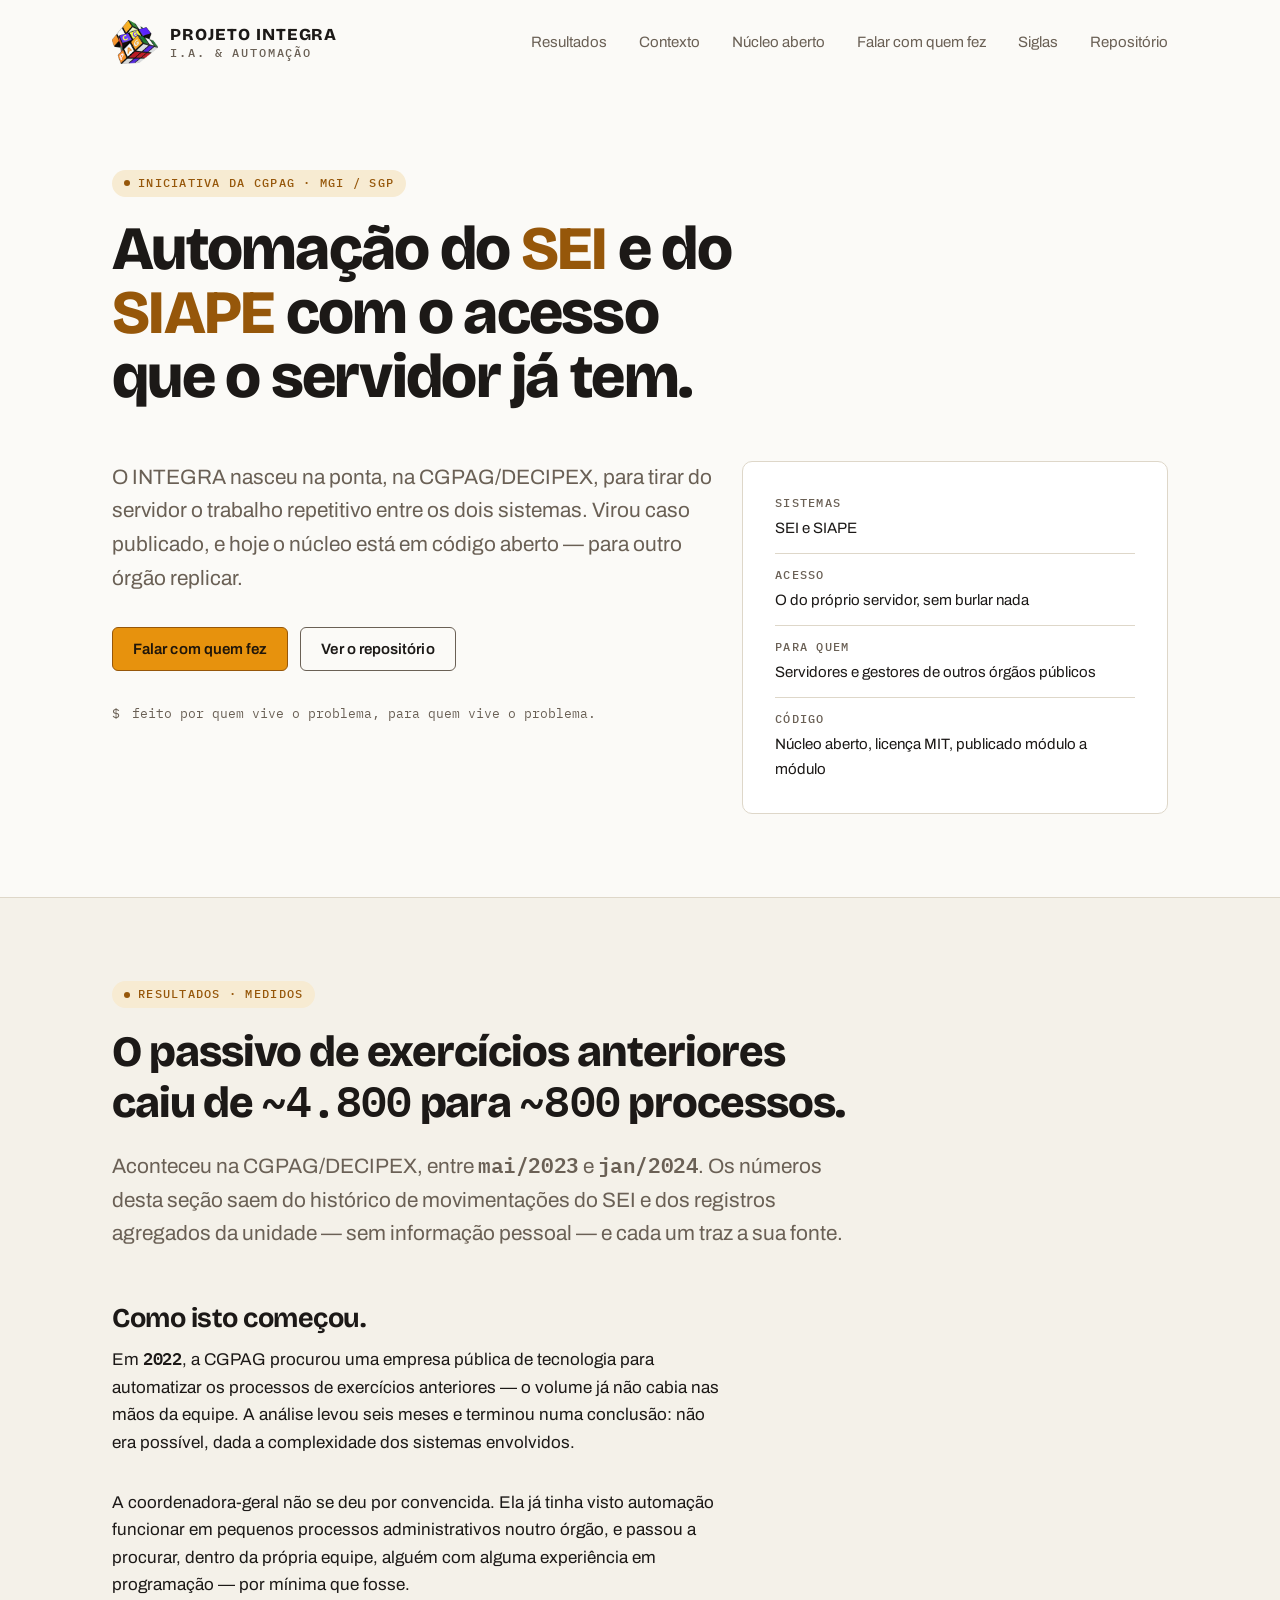
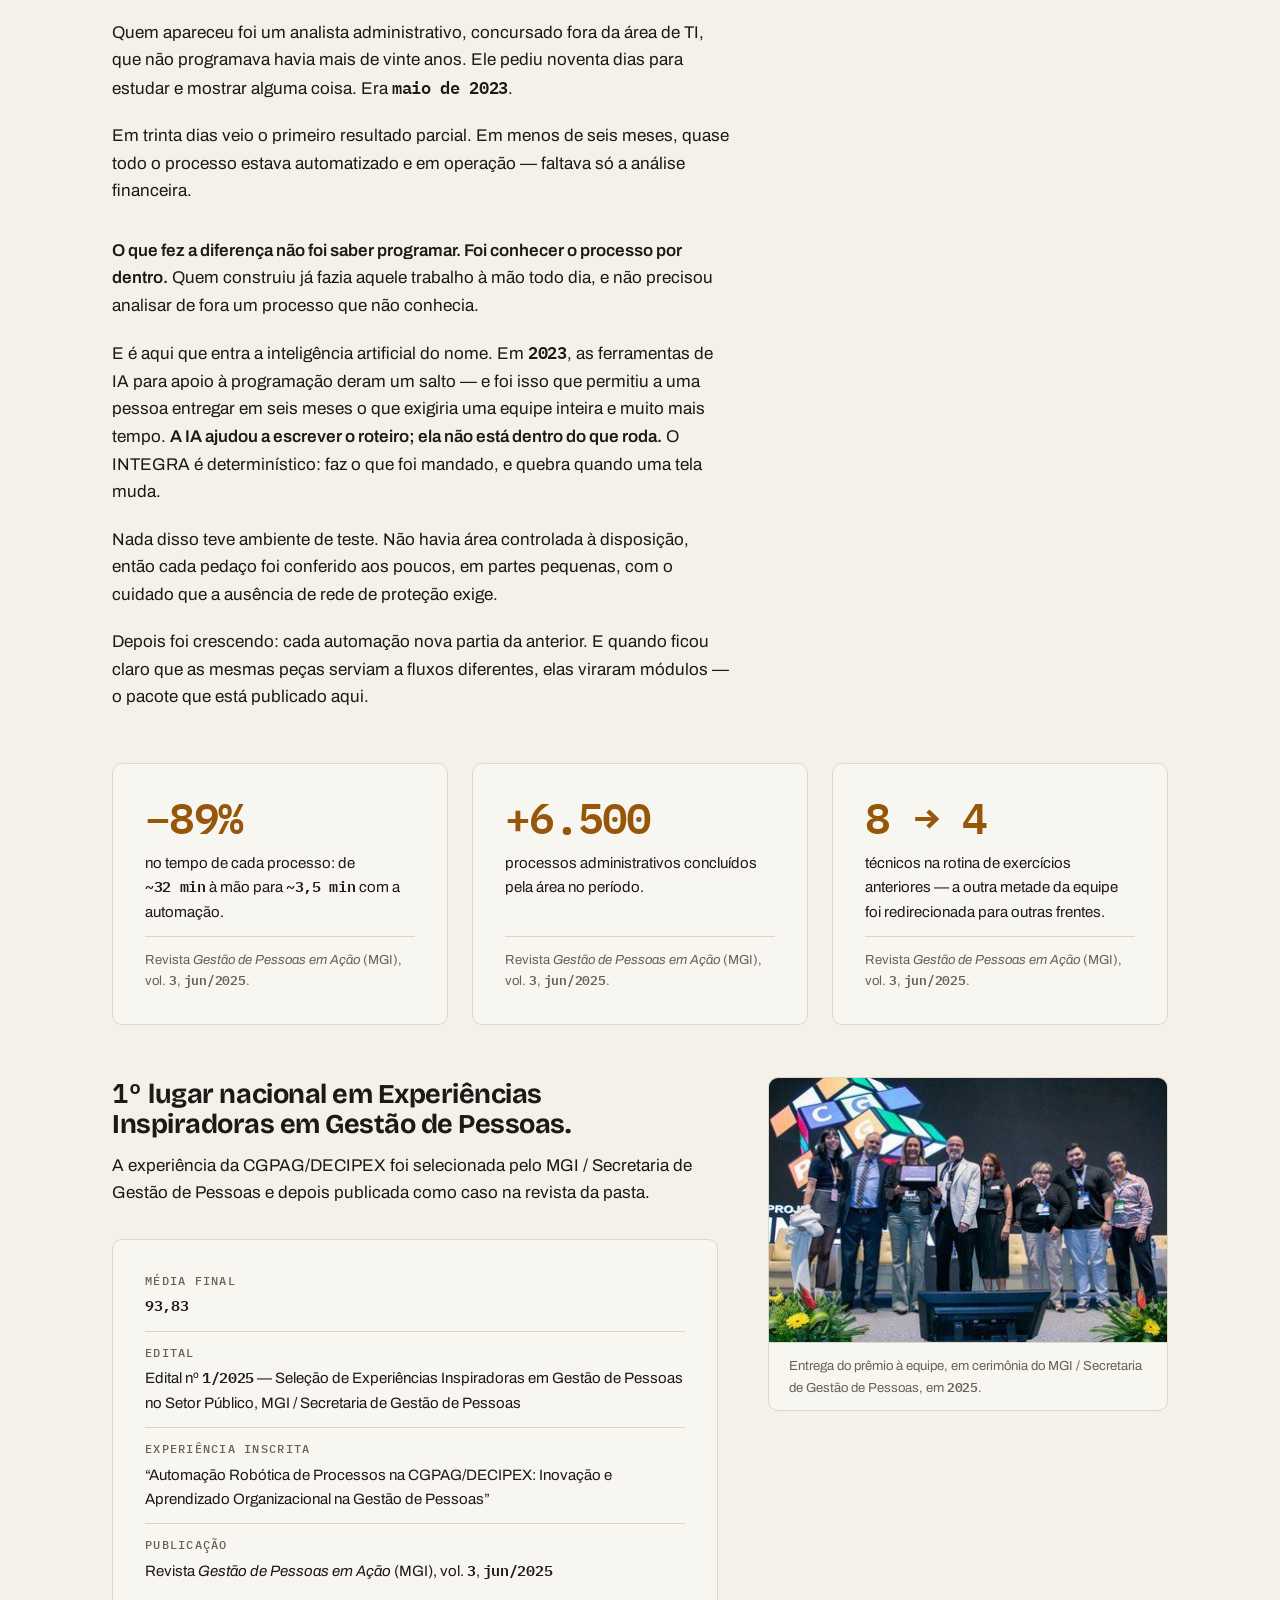
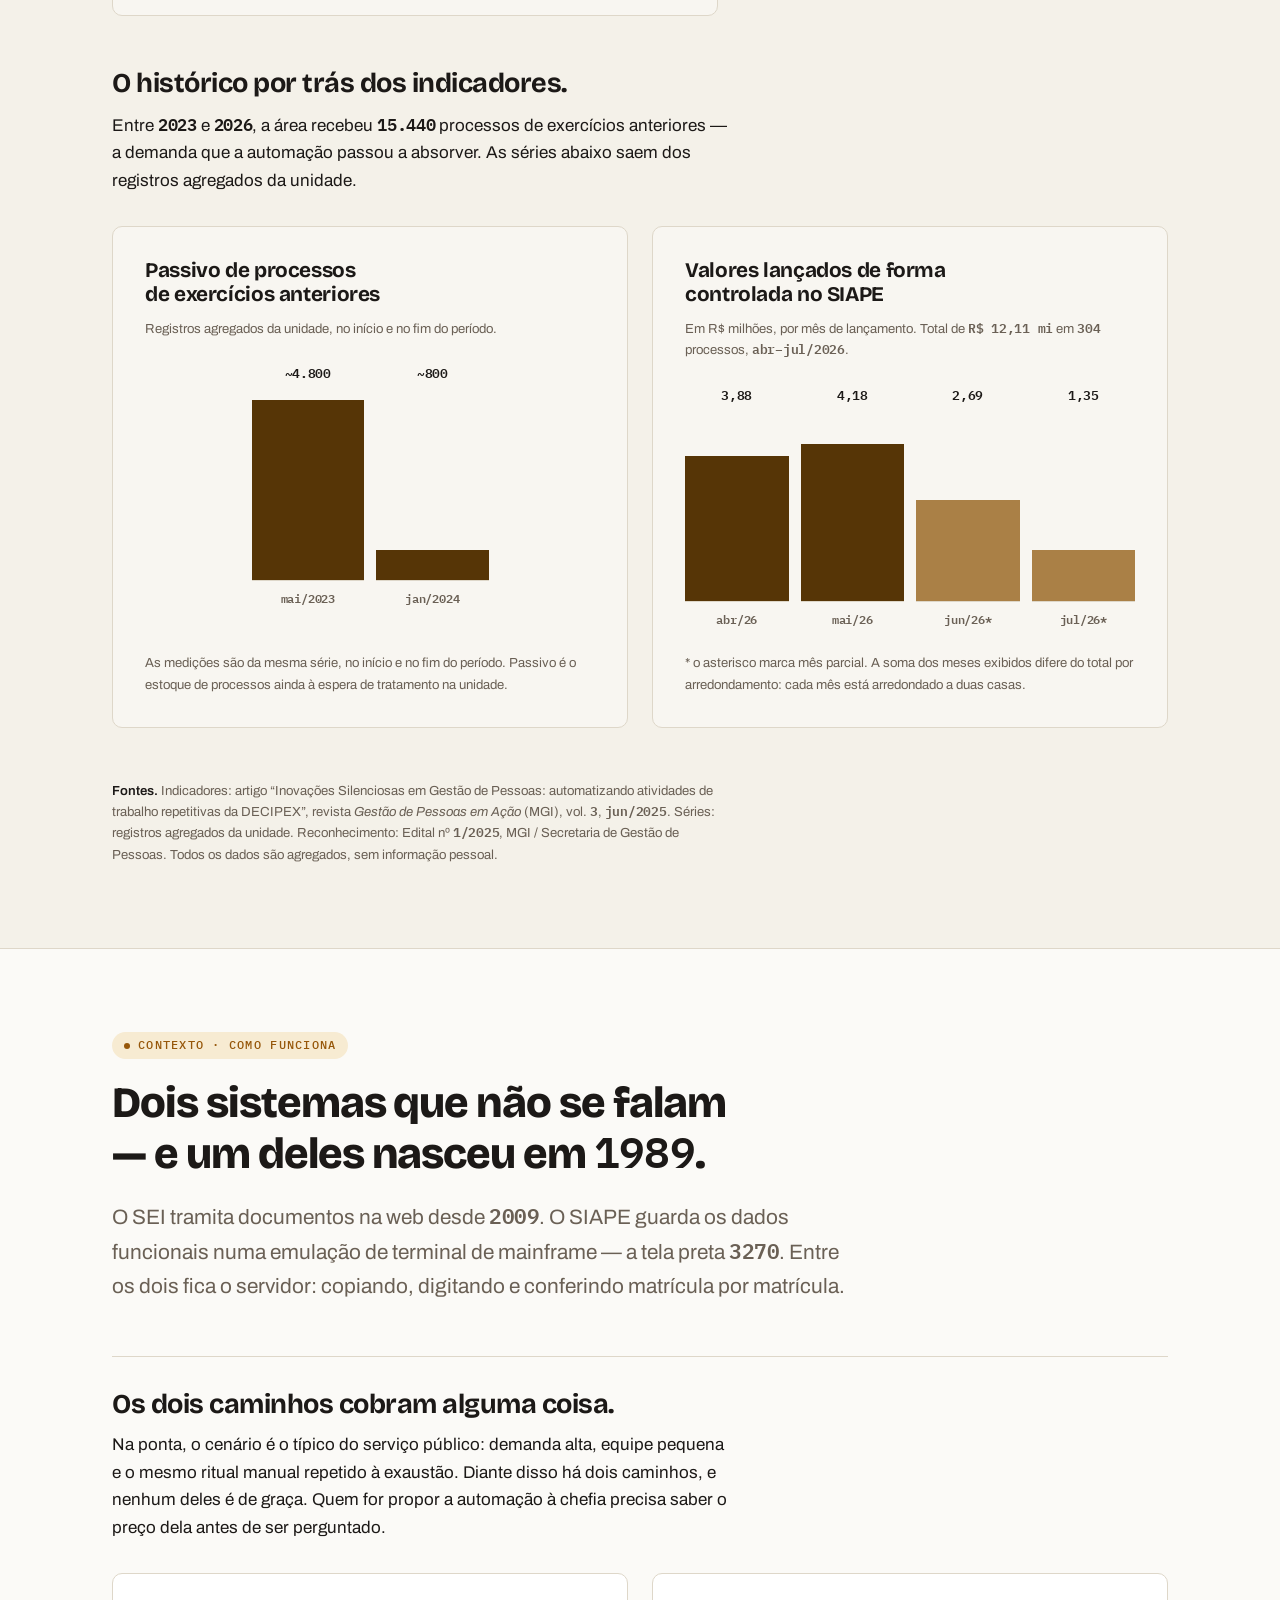
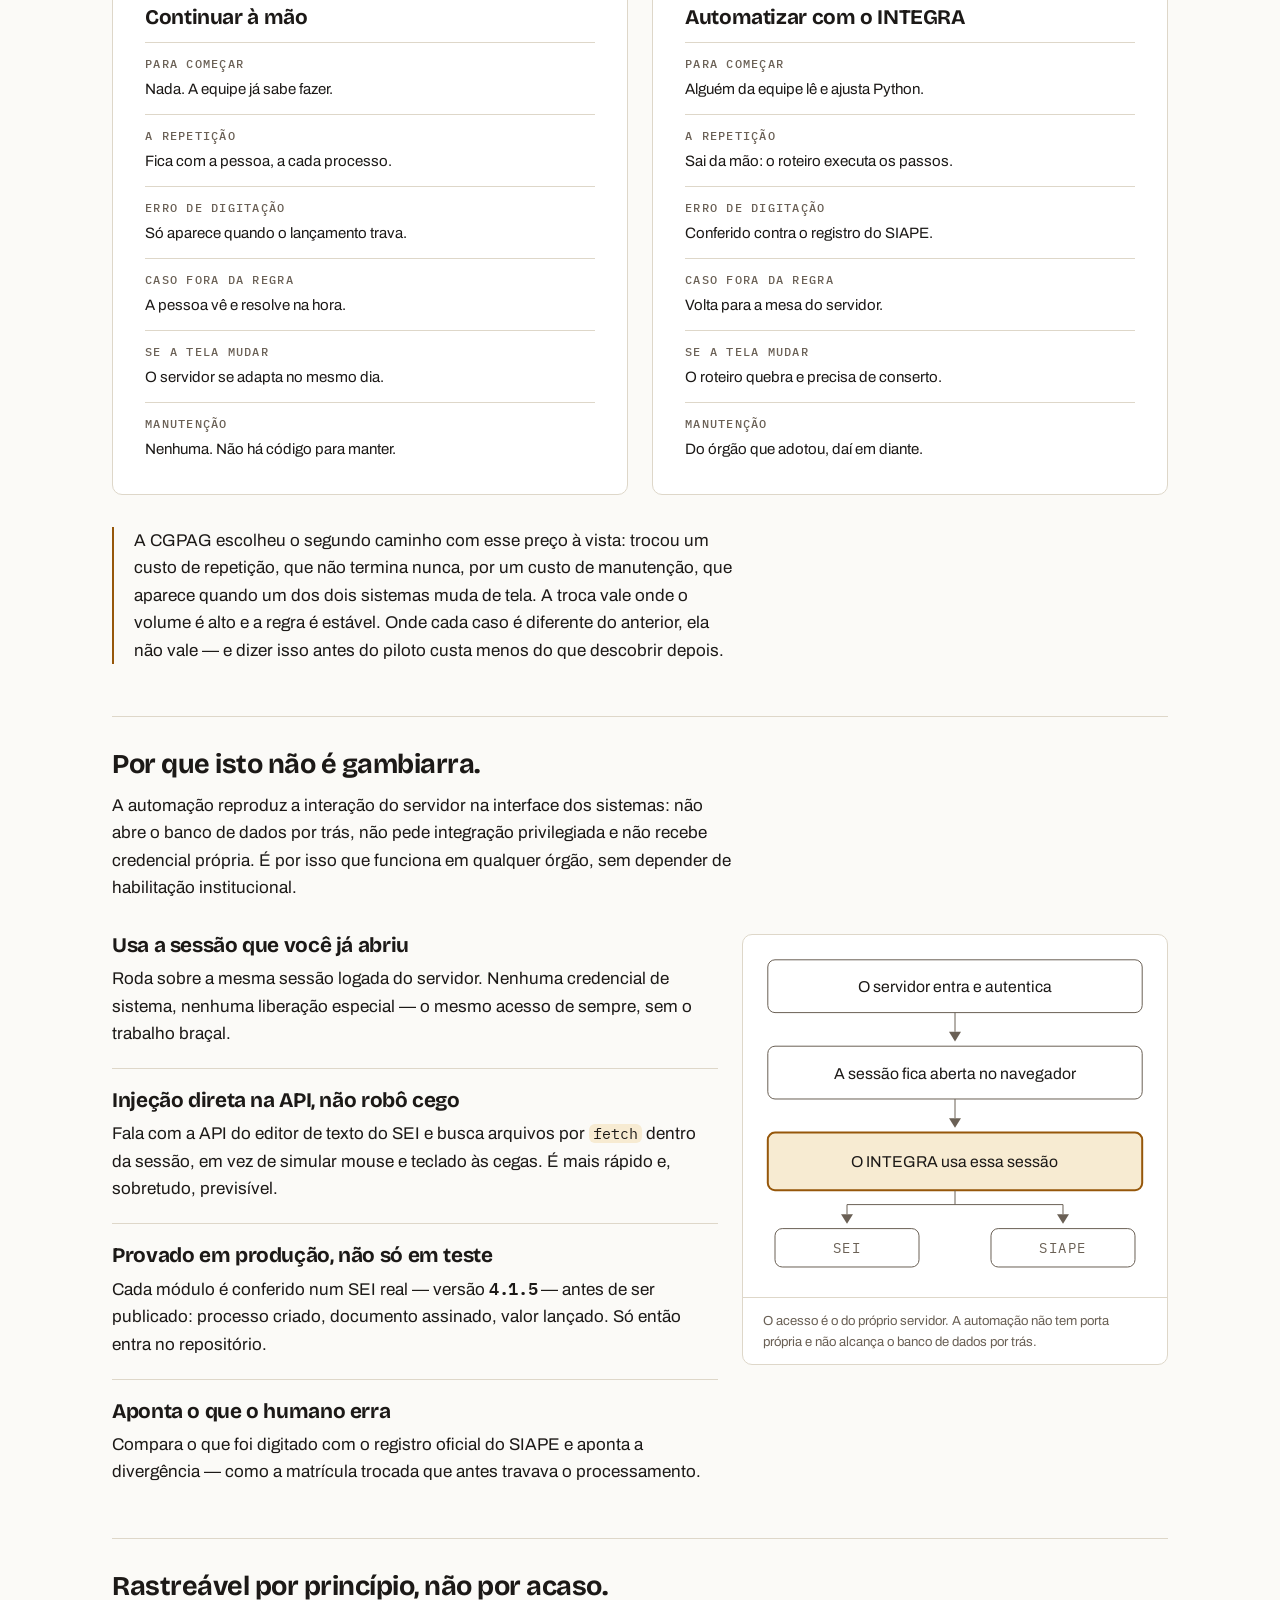
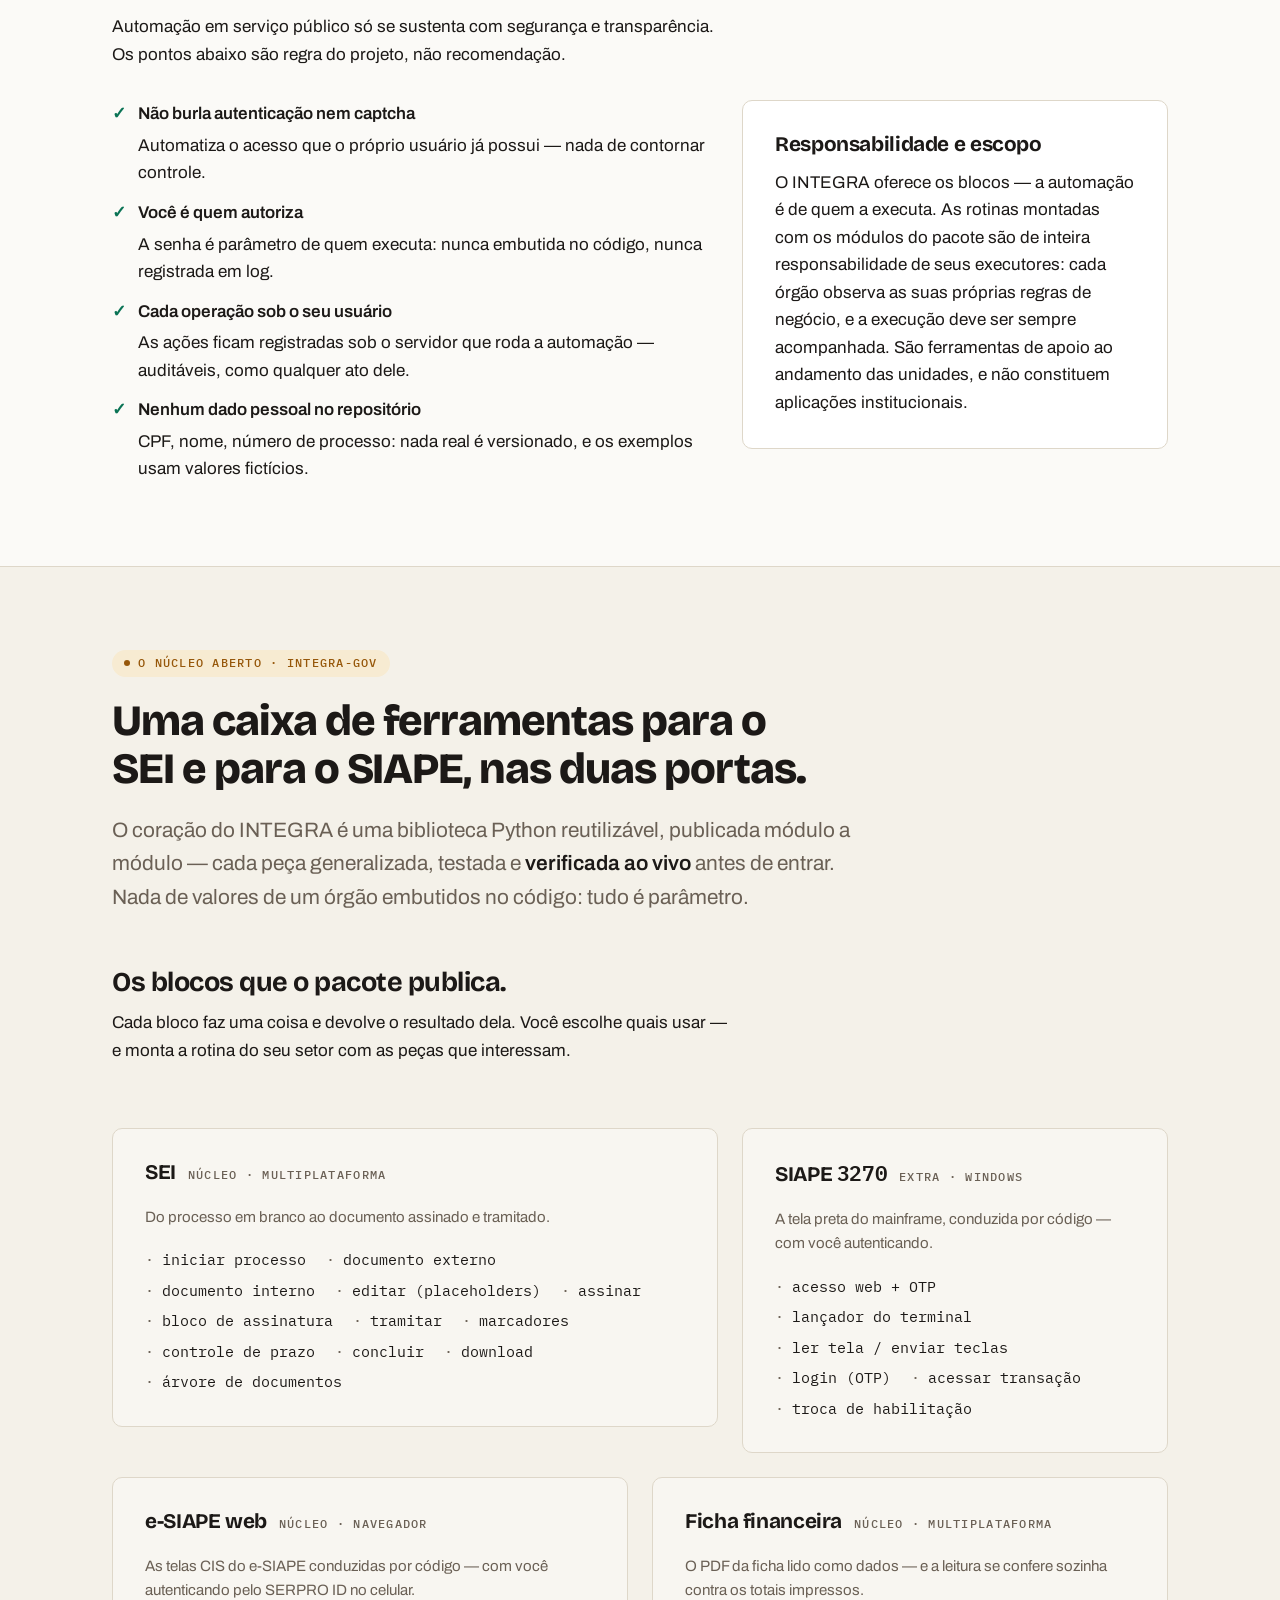
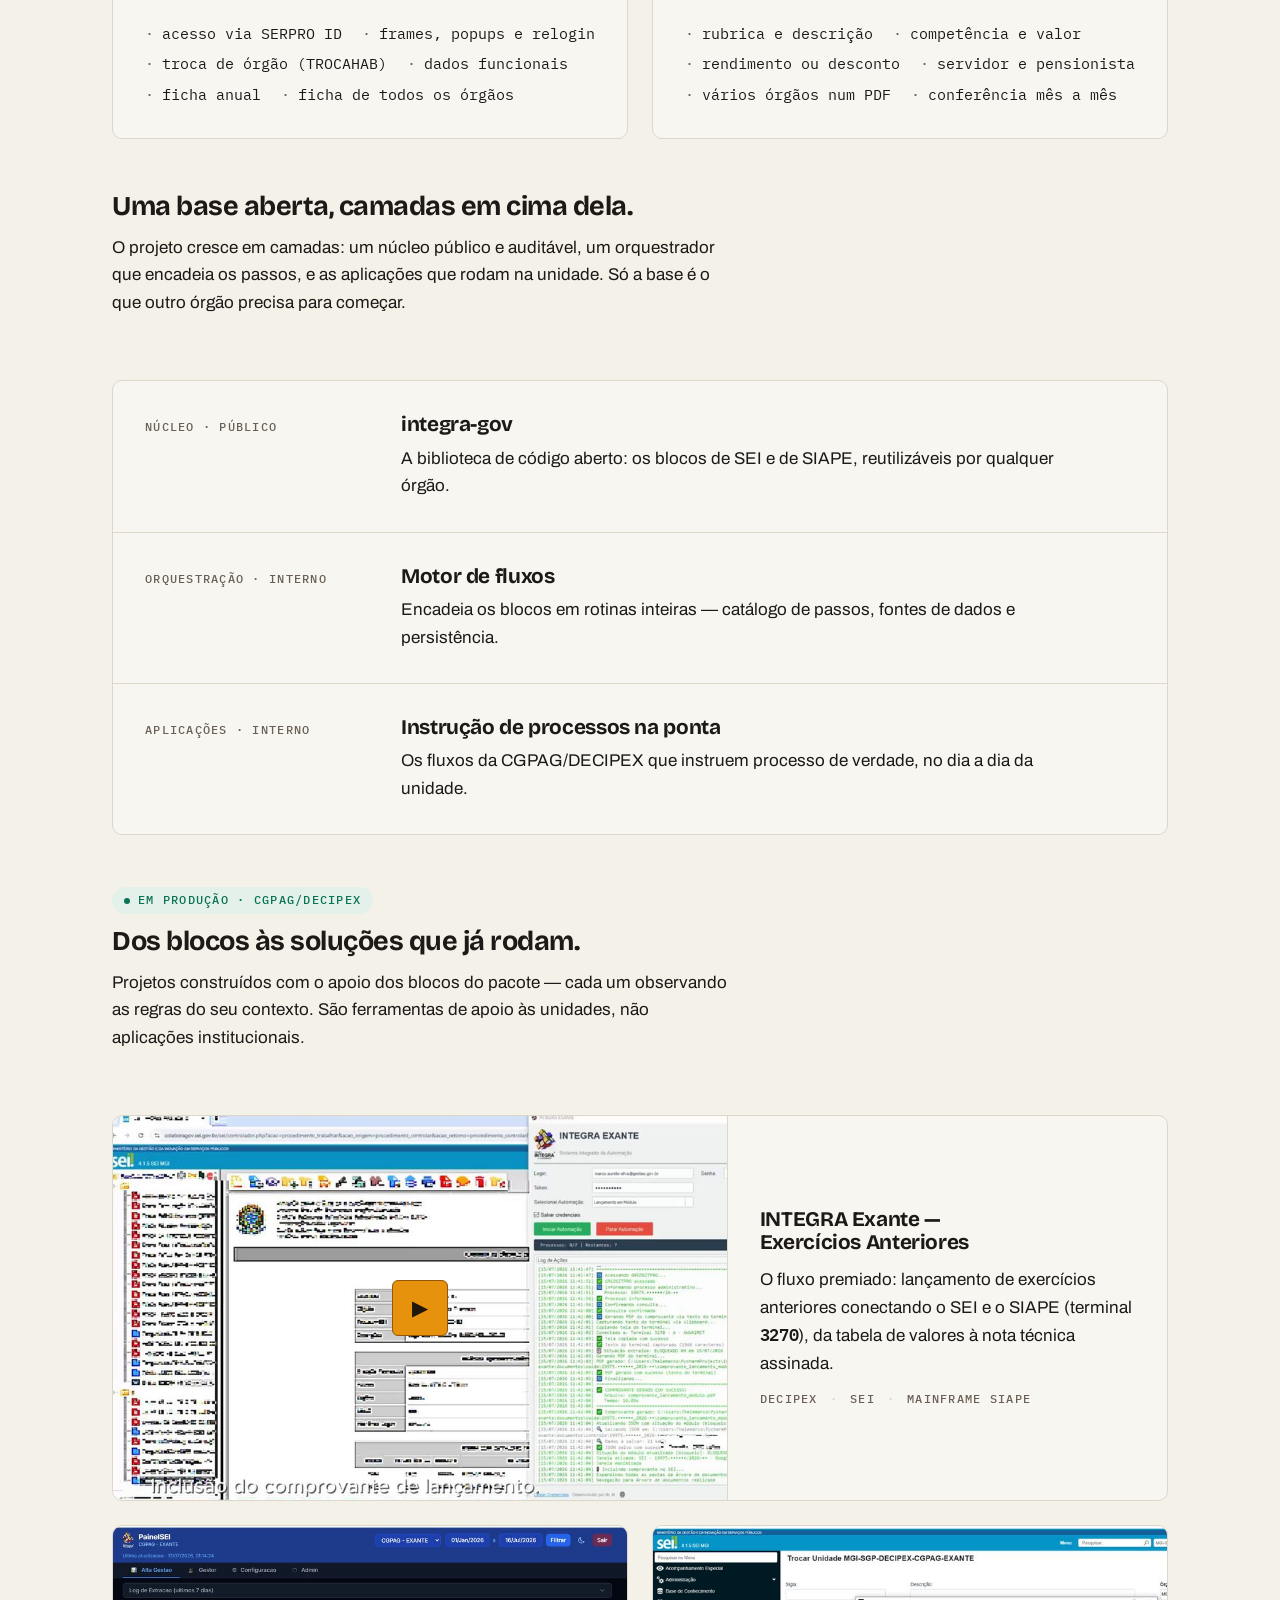
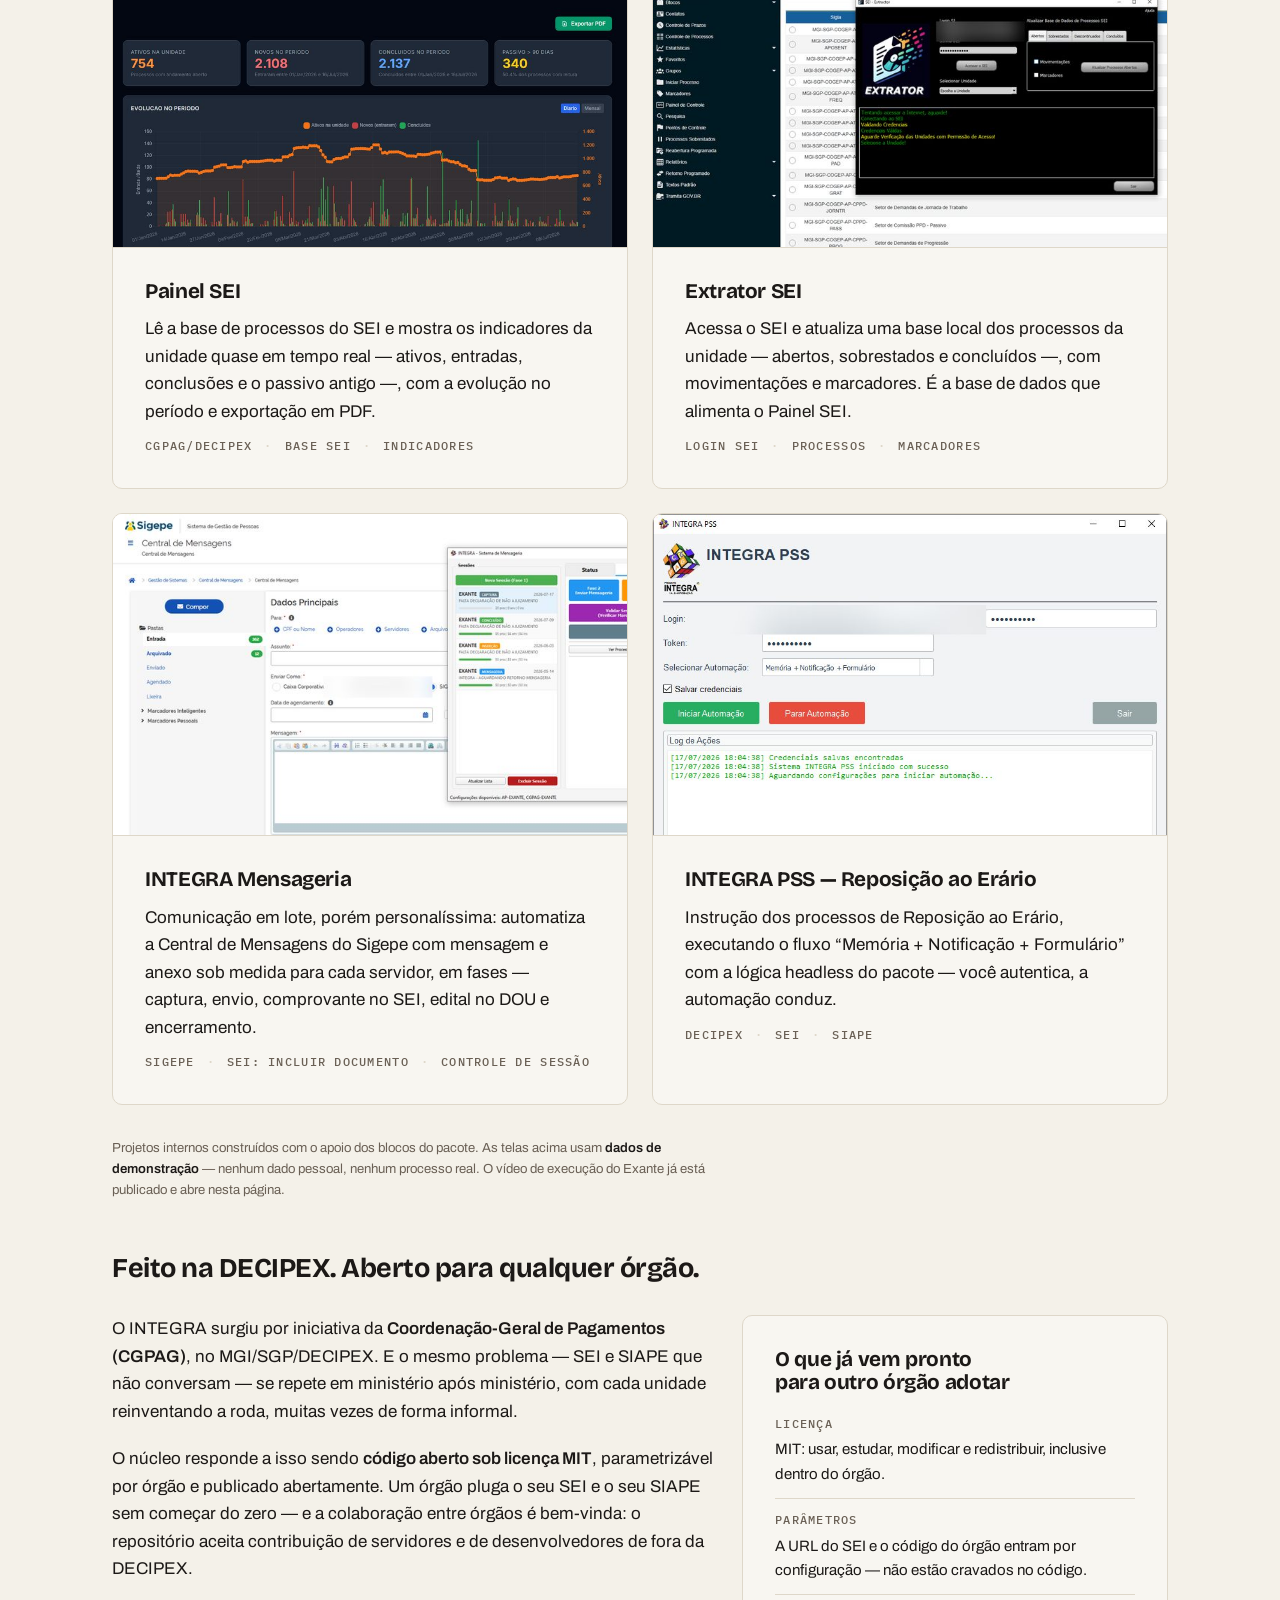
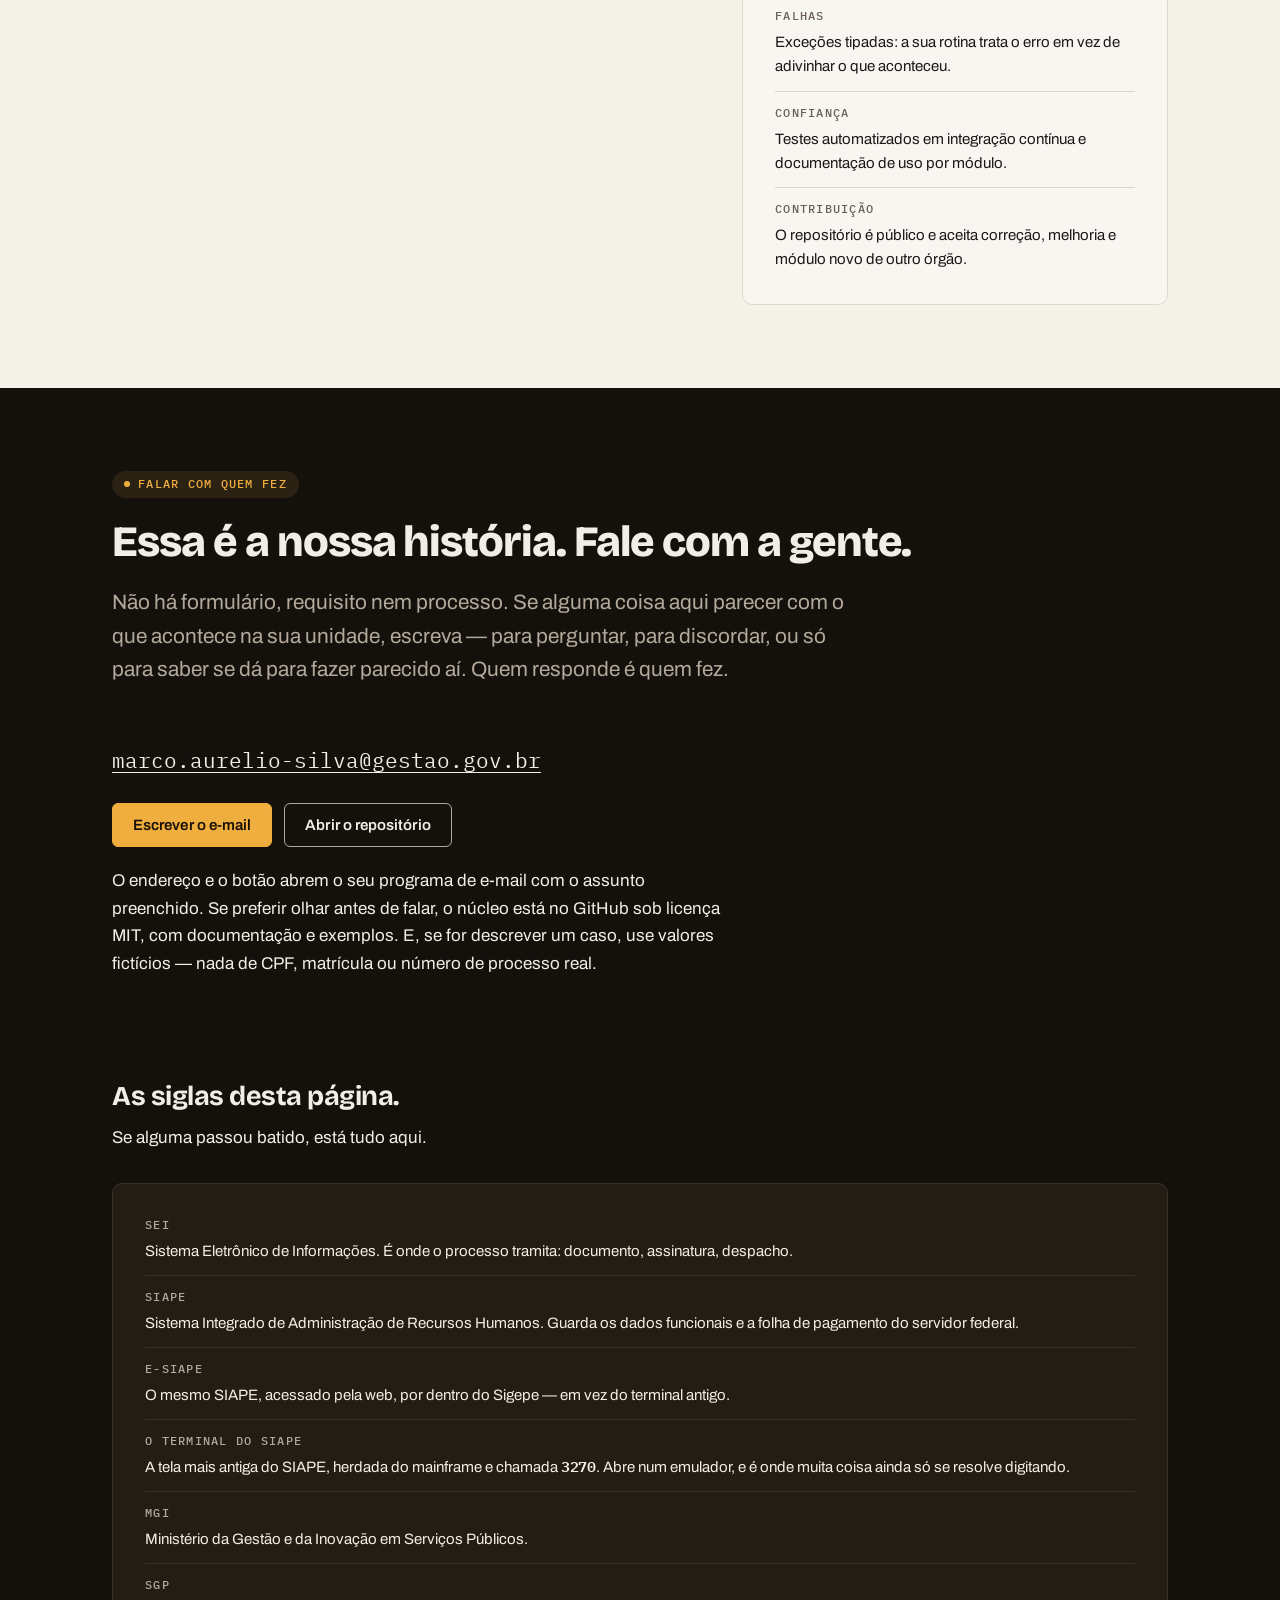
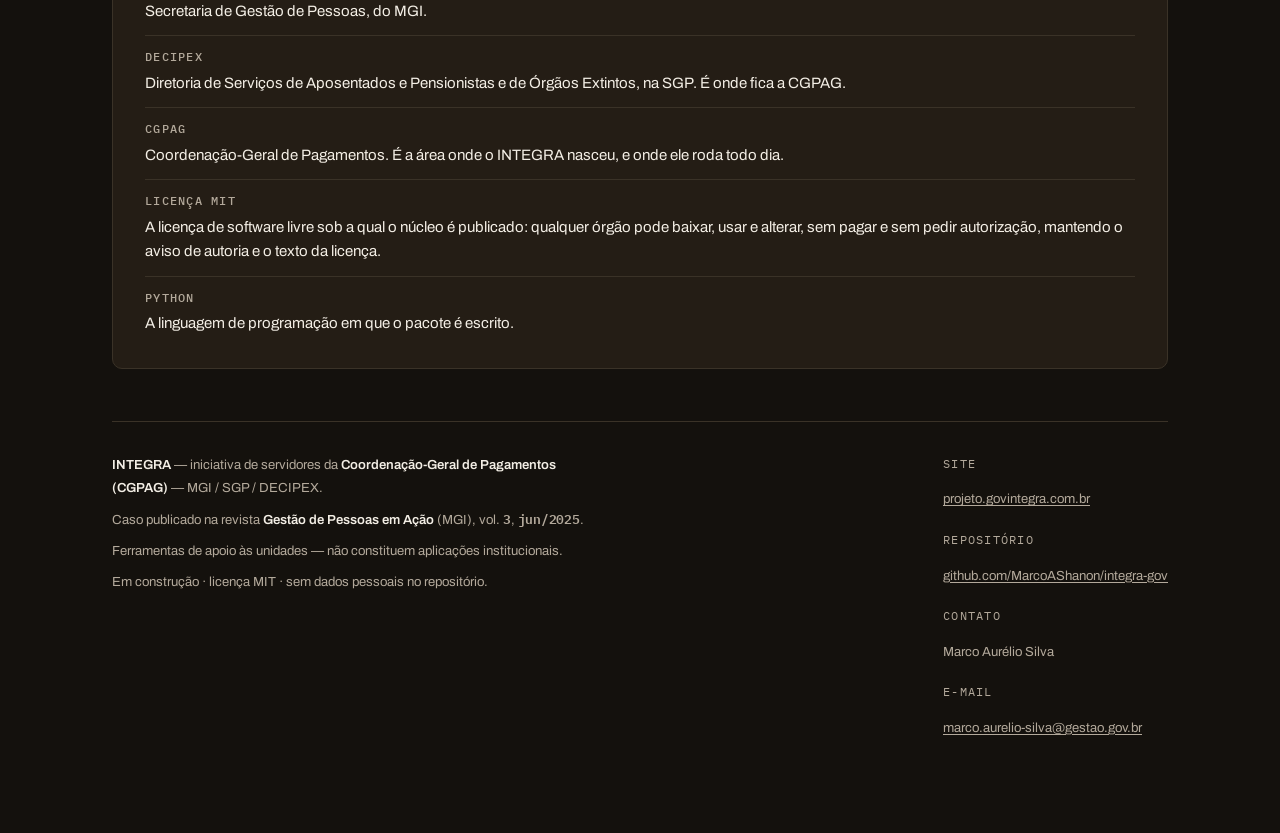
==== commit 6b503c0c: "feat(site): a pagina conta como o projeto comecou, e o nome ganha lastro A pagina mostrava resultado" ====
--- a/site/index.html
+++ b/site/index.html
@@ -1185,6 +1185,16 @@
 @media (prefers-reduced-motion:no-preference){
   #prova .col{transition:height var(--tempo-lento) var(--curva)}
 }
+
+/* --- como isto comecou -----------------------------------------------
+   Prosa corrida, e nao cartao: a historia e a unica parte da pagina que
+   narra, e uma moldura a transformaria em mais um painel. A .sub do sistema
+   ja da o h3 e o primeiro paragrafo com a medida certa; os demais so
+   precisam da mesma medida. A .virada carrega a tese — ganha respiro, nao
+   cor: destaque por cor aqui brigaria com os indicadores logo abaixo. */
+#prova .historia p{max-width:62ch}
+#prova .historia p + p{margin-top:var(--e-4)}
+#prova .historia .virada{margin-top:var(--e-5)}
 /* ===== 03-contexto ===== */
 /* =====================================================================
    03-contexto — o problema, a comparacao honesta, a mecanica e a
@@ -2001,6 +2011,51 @@
       <p class="lede">Aconteceu na CGPAG/DECIPEX, entre <span class="num">mai/2023</span> e <span class="num">jan/2024</span>. Os números desta seção saem do histórico de movimentações do SEI e dos registros agregados da unidade — sem informação pessoal — e cada um traz a sua fonte.</p>
     </div>
 
+    <!-- ---------- como isto comecou ----------
+         A origem do projeto, contada pelo autor em 26/08/2026 e reduzida a um
+         texto sucinto. Entra ANTES dos indicadores de proposito: a historia
+         puxa os numeros em vez de repeti-los.
+
+         ELA EXISTE POR DOIS MOTIVOS. O primeiro: o critico cego apontou que "a
+         pagina nunca diz QUEM escreve o codigo" e chamou isso de o maior
+         buraco dela — a resposta esta aqui, e e um fato, nao um argumento. O
+         segundo: o logotipo diz "I.A. & Automacao" e a palavra IA nao aparecia
+         uma unica vez em 3.500 palavras; o paragrafo da IA da lastro ao nome.
+
+         O LIMITE DA IA VEM COLADO NA MESMA FRASE, e nao e enfeite: a pagina
+         inteira derruba o "e se a maquina errar?" dizendo que isto e um roteiro
+         DETERMINISTICO, que quebra quando a tela muda. Se o texto dissesse "IA"
+         sem dizer onde ela entra, a pagina passaria a se contradizer.
+
+         O QUE NAO ESTA AQUI, por decisao do usuario (26/08): o nome da
+         coordenadora (so o cargo), o nome do orgao da experiencia exitosa, o
+         nome da empresa publica de tecnologia, e a estimativa de "quatro
+         programadores e mais de um ano" — que era conta propria, sem fonte, e
+         foi generalizada para "uma equipe inteira e muito mais tempo".
+
+         O contraste dos dois "seis meses" esta no texto, mas sem cutucar: o
+         leitor faz a conta sozinho, e a pagina nao diz que alguem errou. -->
+    <div class="bloco rise historia">
+      <div class="sub">
+        <h3>Como isto começou.</h3>
+        <p>Em <span class="num">2022</span>, a CGPAG procurou uma empresa pública de tecnologia para automatizar os processos de exercícios anteriores — o volume já não cabia nas mãos da equipe. A análise levou seis meses e terminou numa conclusão: não era possível, dada a complexidade dos sistemas envolvidos.</p>
+      </div>
+
+      <p>A coordenadora-geral não se deu por convencida. Ela já tinha visto automação funcionar em pequenos processos administrativos noutro órgão, e passou a procurar, dentro da própria equipe, alguém com alguma experiência em programação — por mínima que fosse.</p>
+
+      <p>Quem apareceu foi um analista administrativo, concursado fora da área de TI, que não programava havia mais de vinte anos. Ele pediu noventa dias para estudar e mostrar alguma coisa. Era <span class="num">maio de 2023</span>.</p>
+
+      <p>Em trinta dias veio o primeiro resultado parcial. Em menos de seis meses, quase todo o processo estava automatizado e em operação — faltava só a análise financeira.</p>
+
+      <p class="virada"><b>O que fez a diferença não foi saber programar. Foi conhecer o processo por dentro.</b> Quem construiu já fazia aquele trabalho à mão todo dia, e não precisou analisar de fora um processo que não conhecia.</p>
+
+      <p>E é aqui que entra a inteligência artificial do nome. Em <span class="num">2023</span>, as ferramentas de IA para apoio à programação deram um salto — e foi isso que permitiu a uma pessoa entregar em seis meses o que exigiria uma equipe inteira e muito mais tempo. <b>A IA ajudou a escrever o roteiro; ela não está dentro do que roda.</b> O INTEGRA é determinístico: faz o que foi mandado, e quebra quando uma tela muda.</p>
+
+      <p>Nada disso teve ambiente de teste. Não havia área controlada à disposição, então cada pedaço foi conferido aos poucos, em partes pequenas, com o cuidado que a ausência de rede de proteção exige.</p>
+
+      <p>Depois foi crescendo: cada automação nova partia da anterior. E quando ficou claro que as mesmas peças serviam a fluxos diferentes, elas viraram módulos — o pacote que está publicado aqui.</p>
+    </div>
+
     <!-- Os tres indicadores. A metrica e o titulo do cartao; o contexto
          vem embaixo, em corpo pequeno; a fonte fecha o cartao, separada
          por fio. Tres, e nao quatro. -->
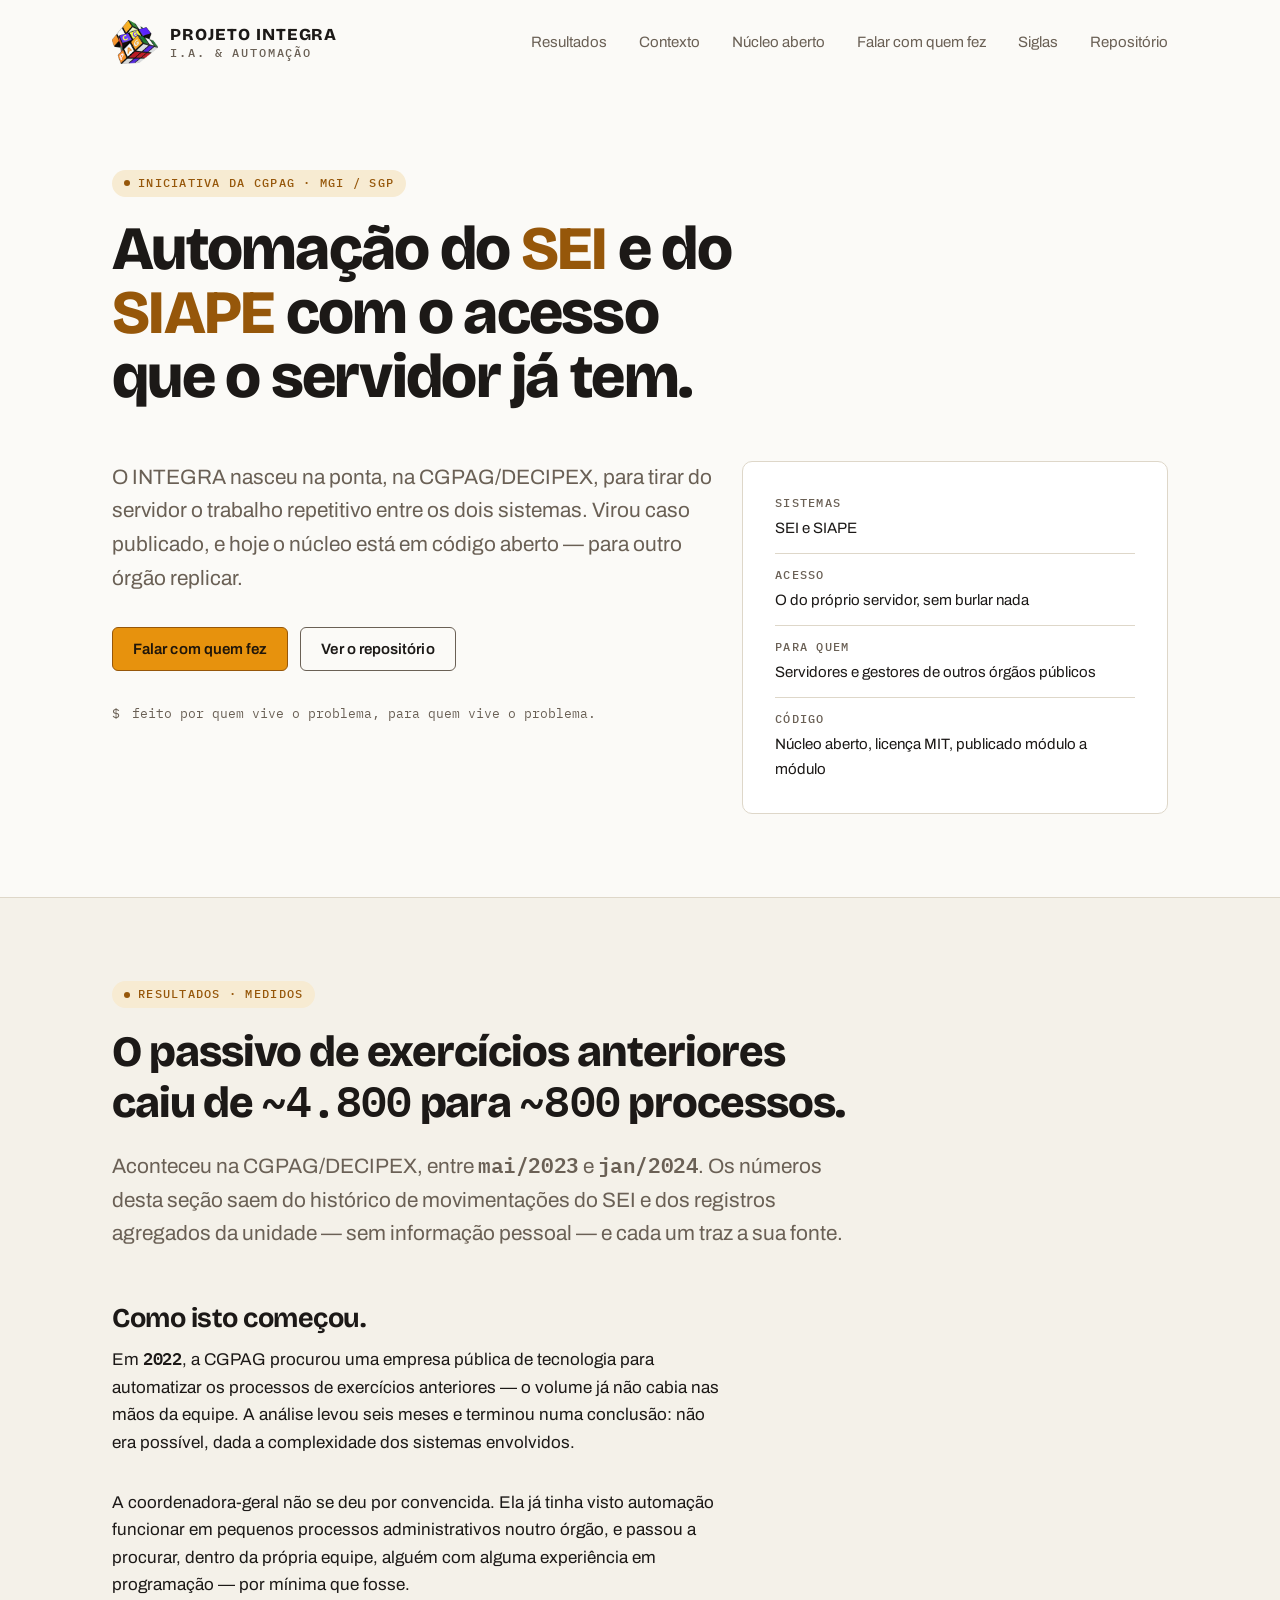
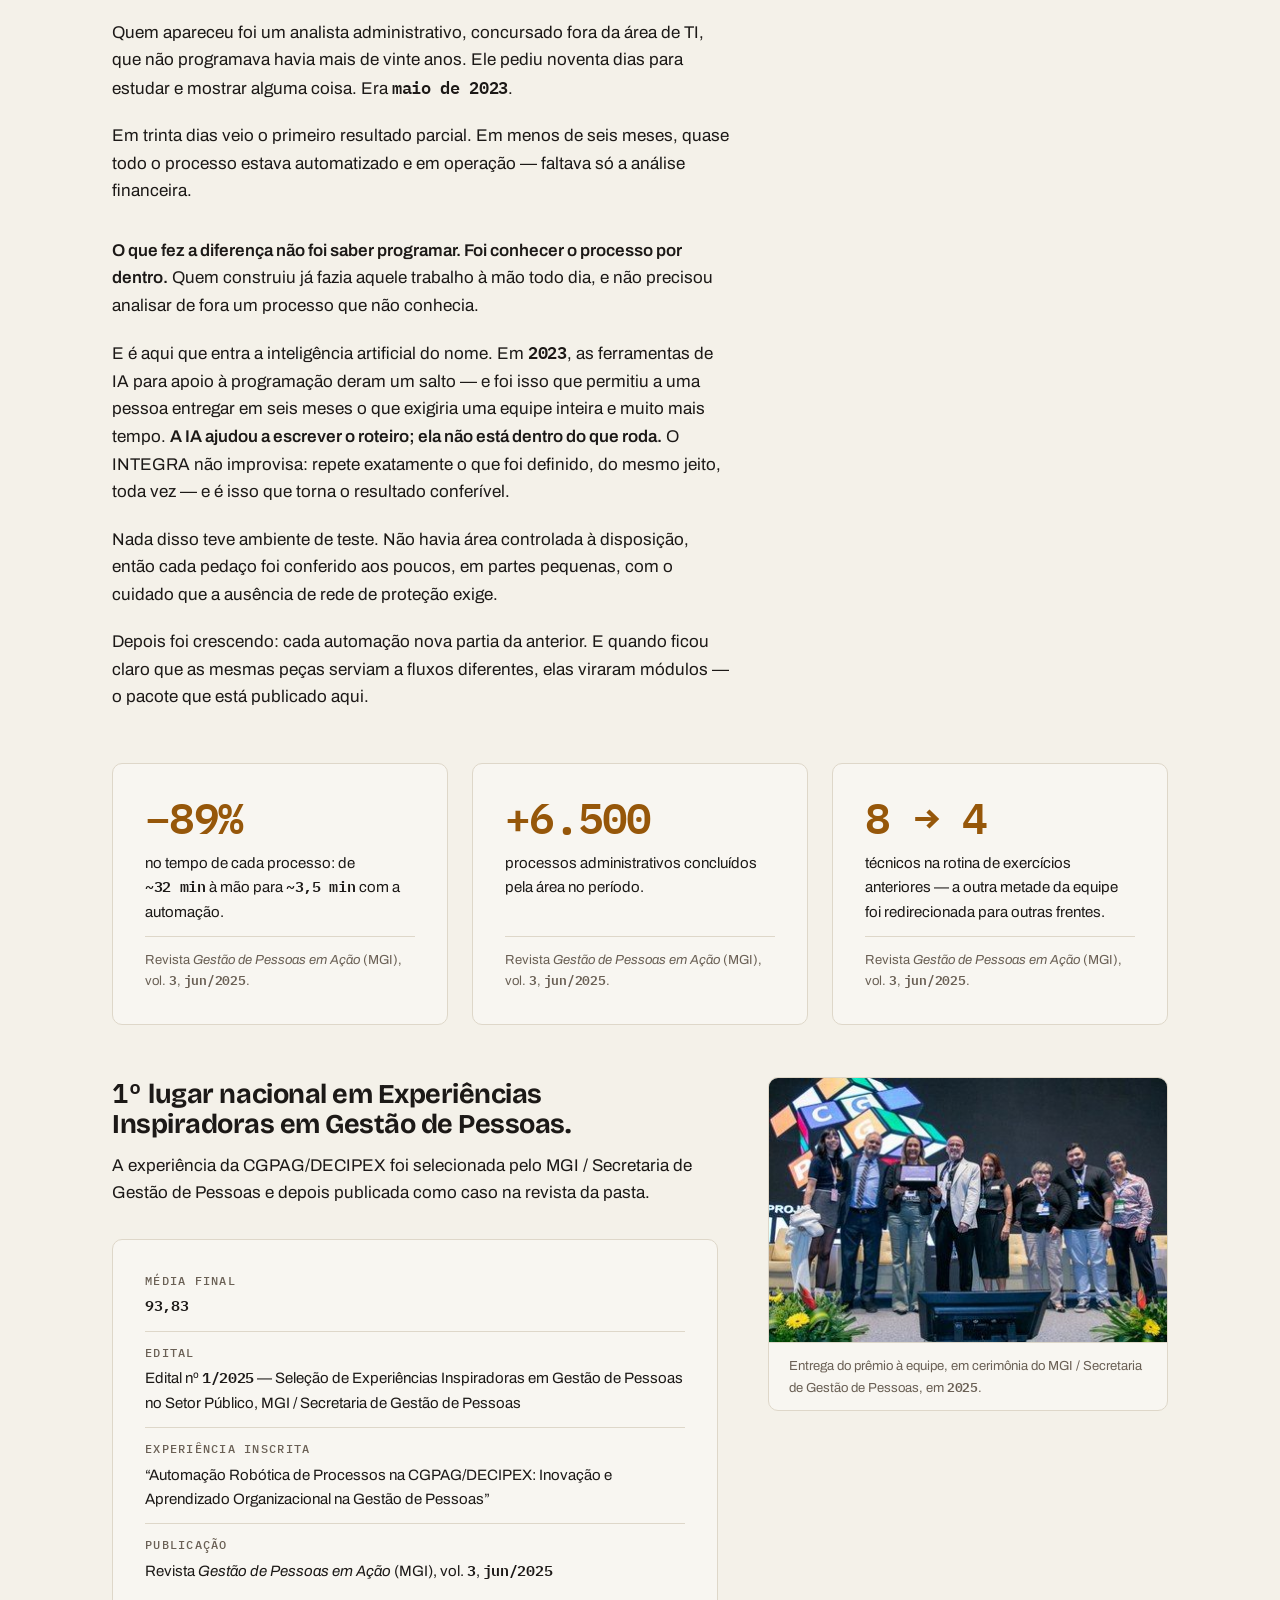
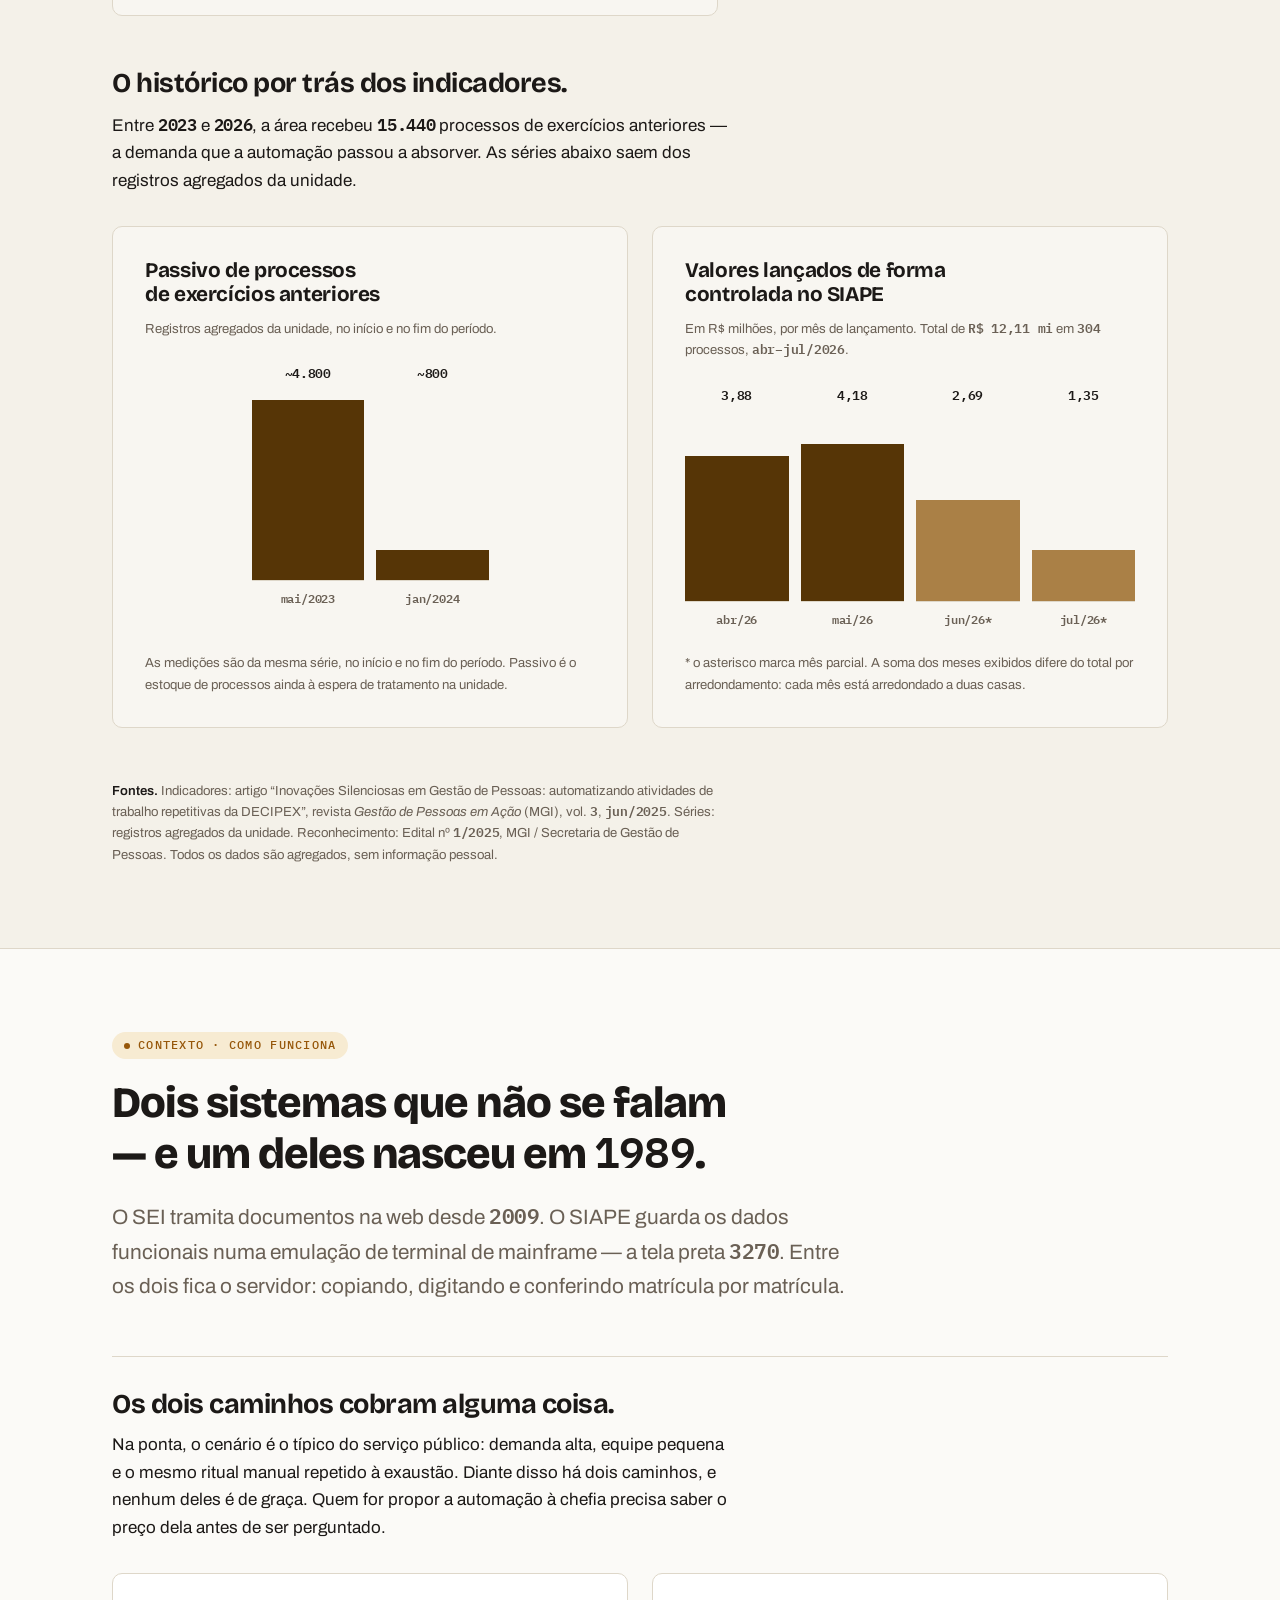
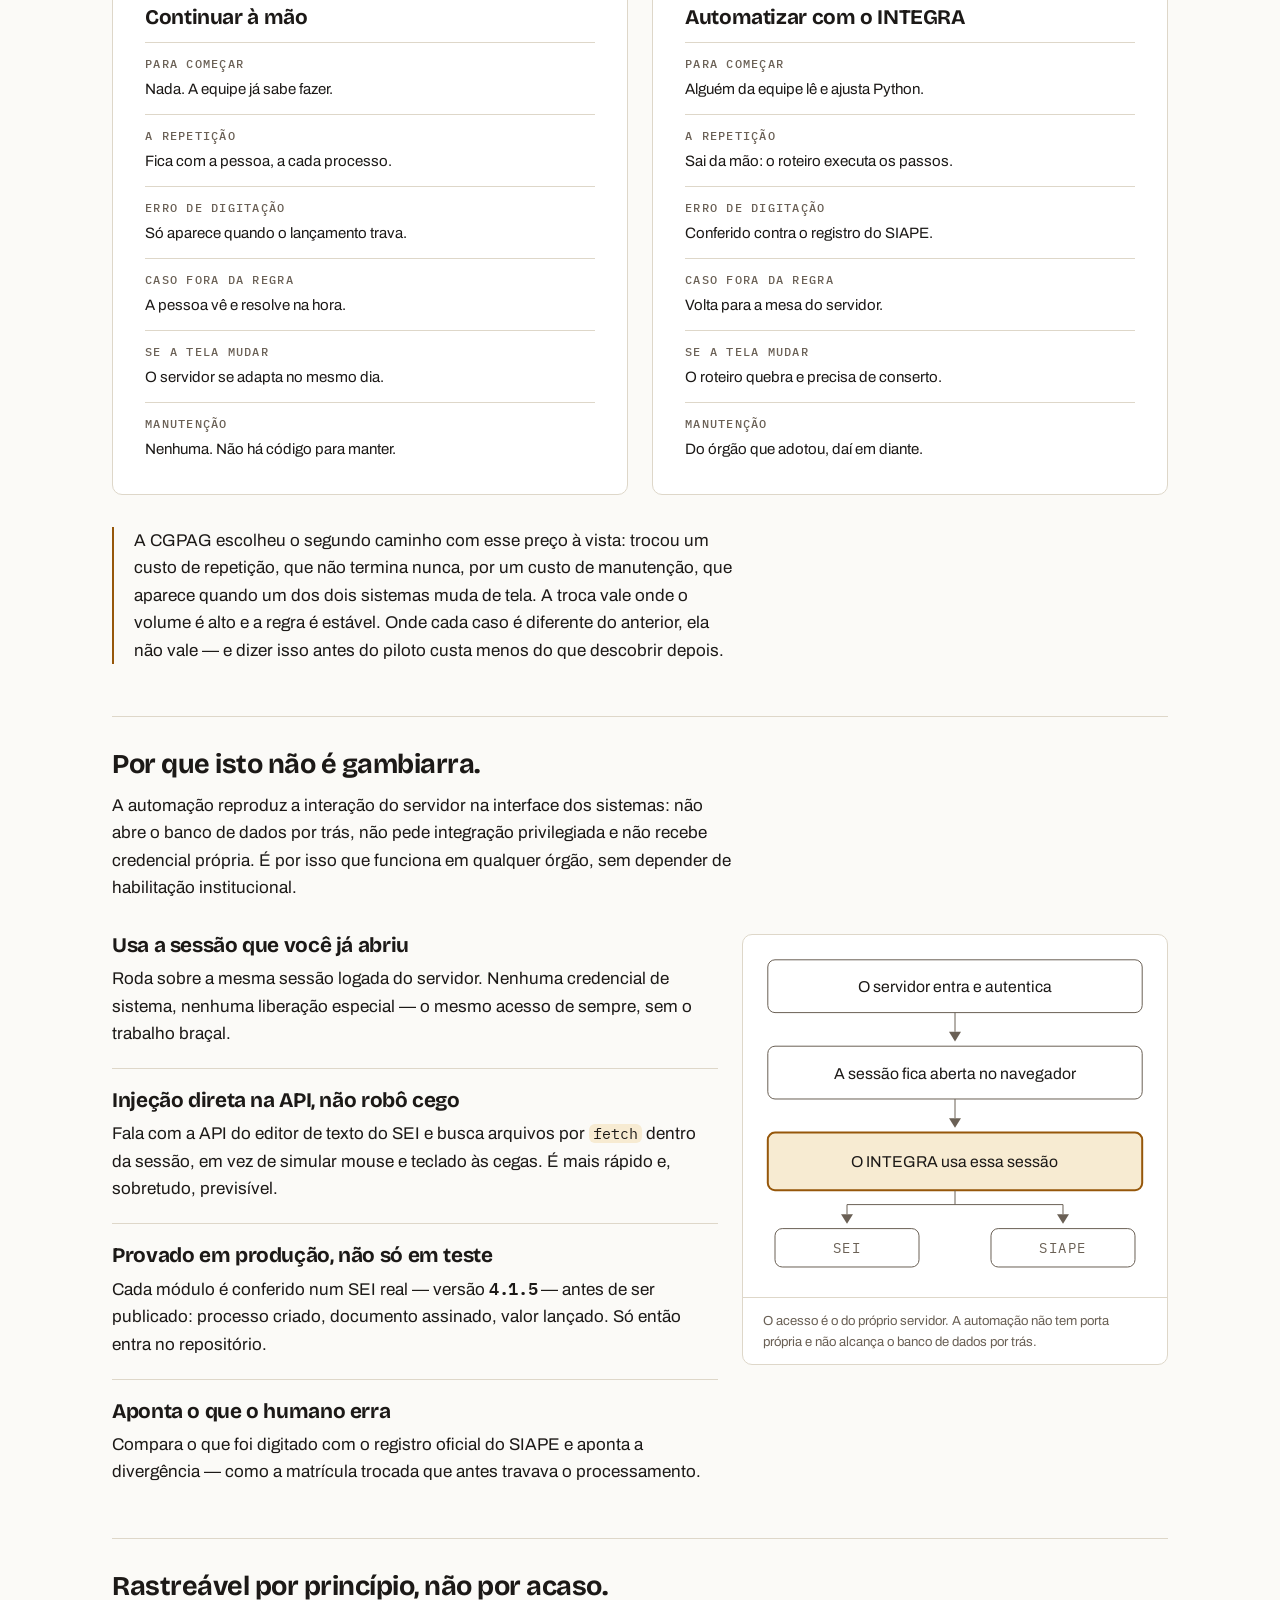
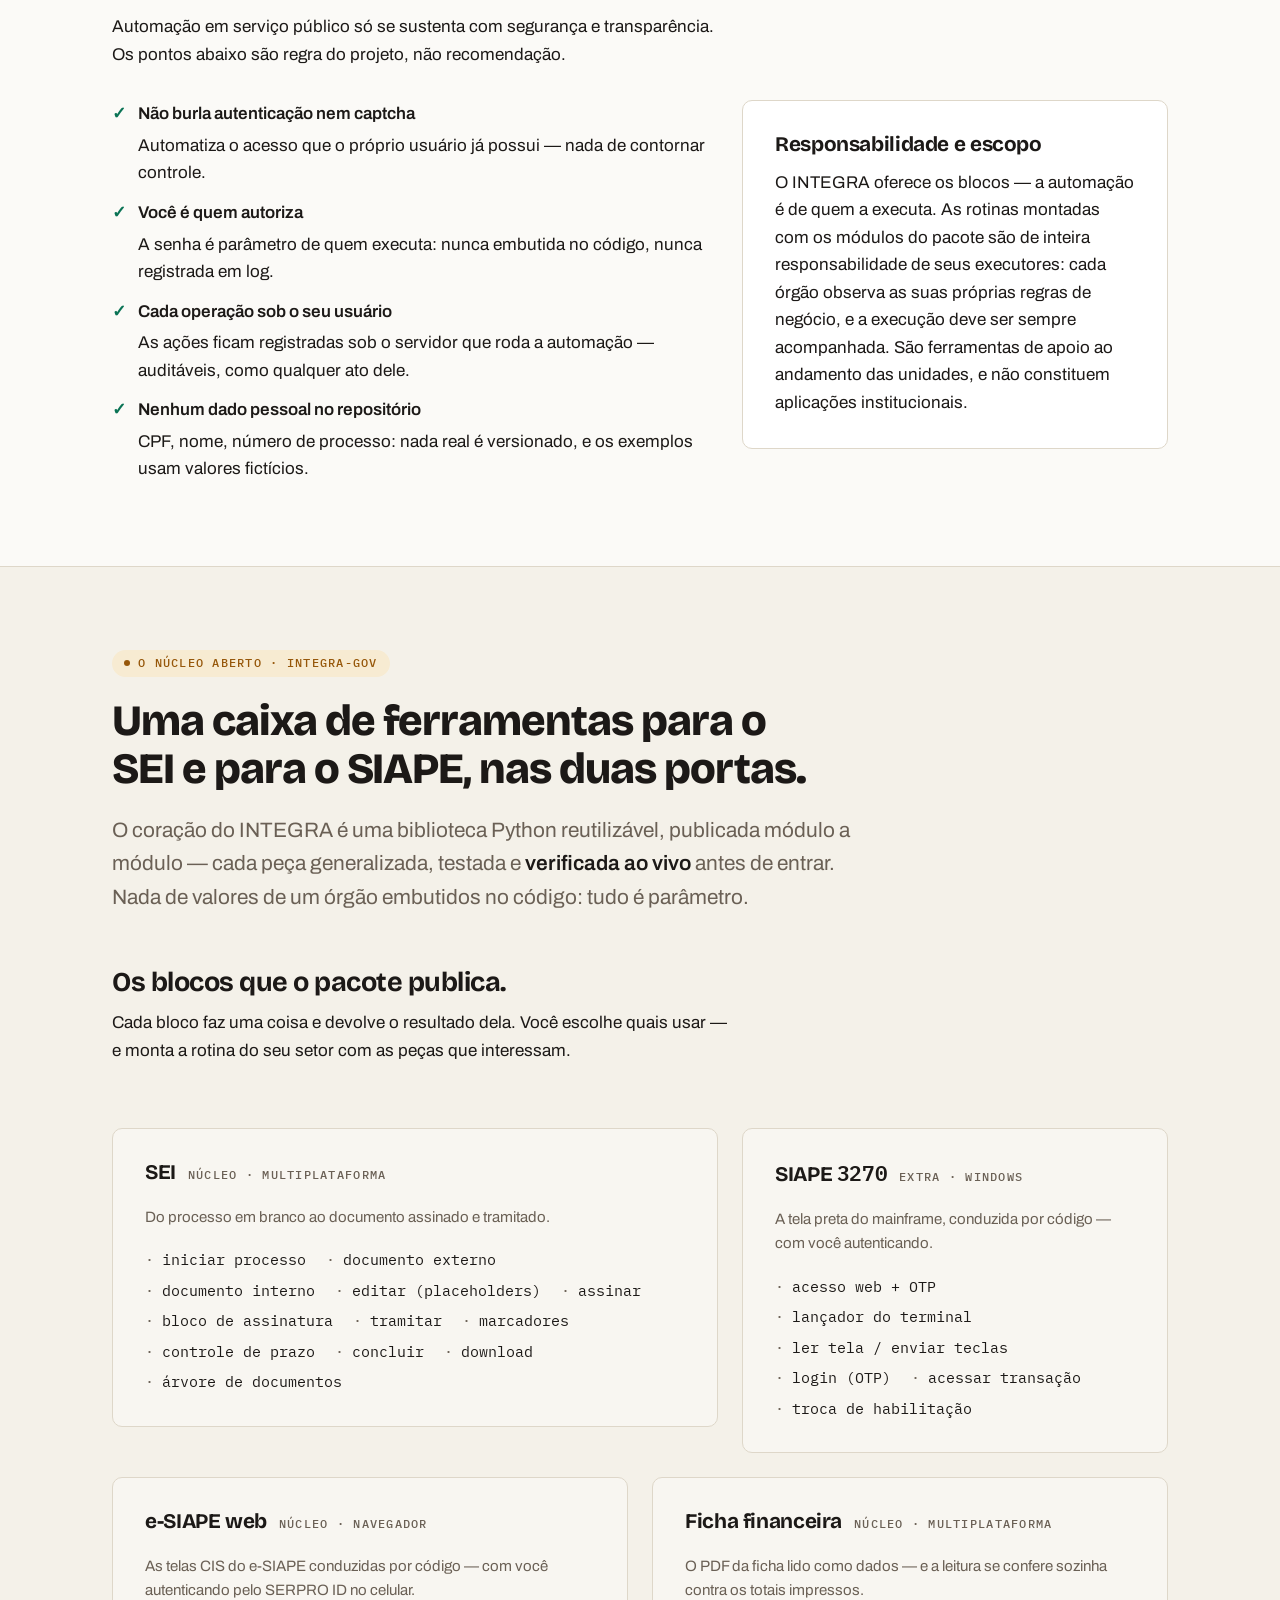
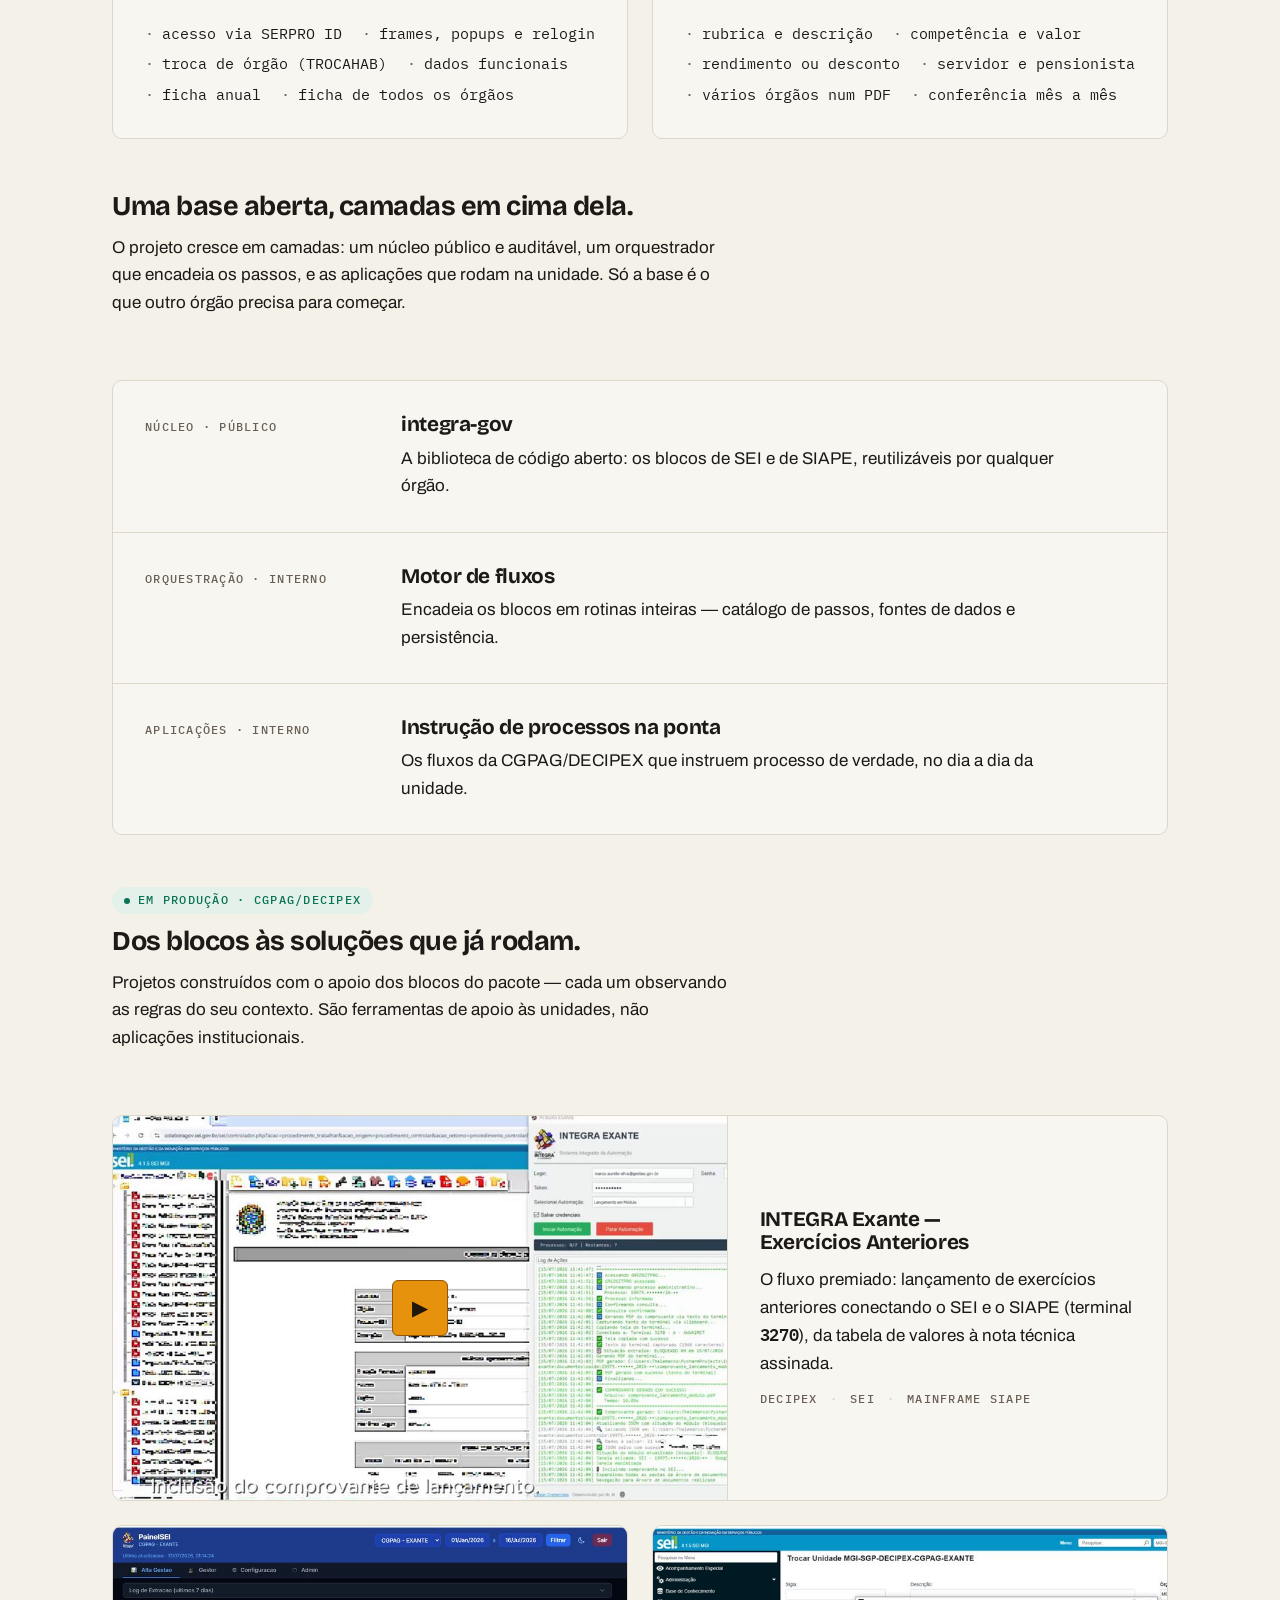
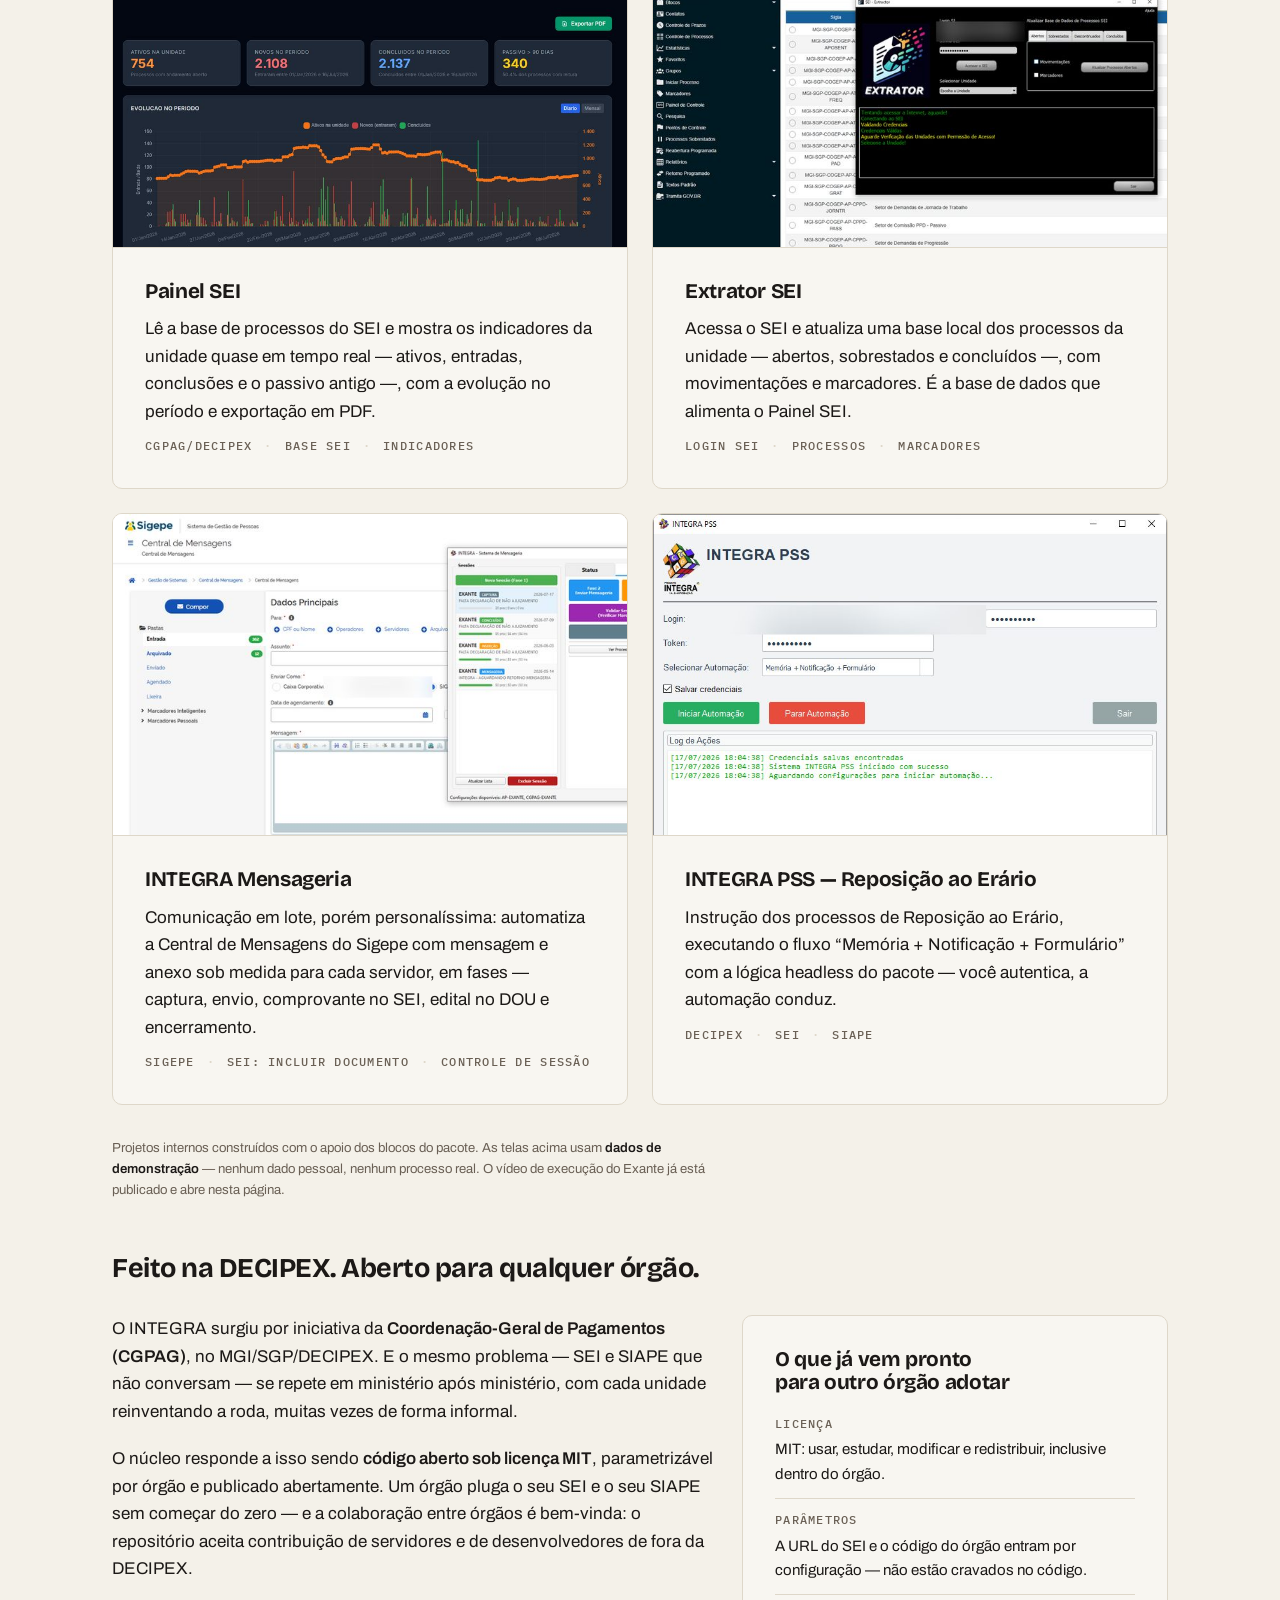
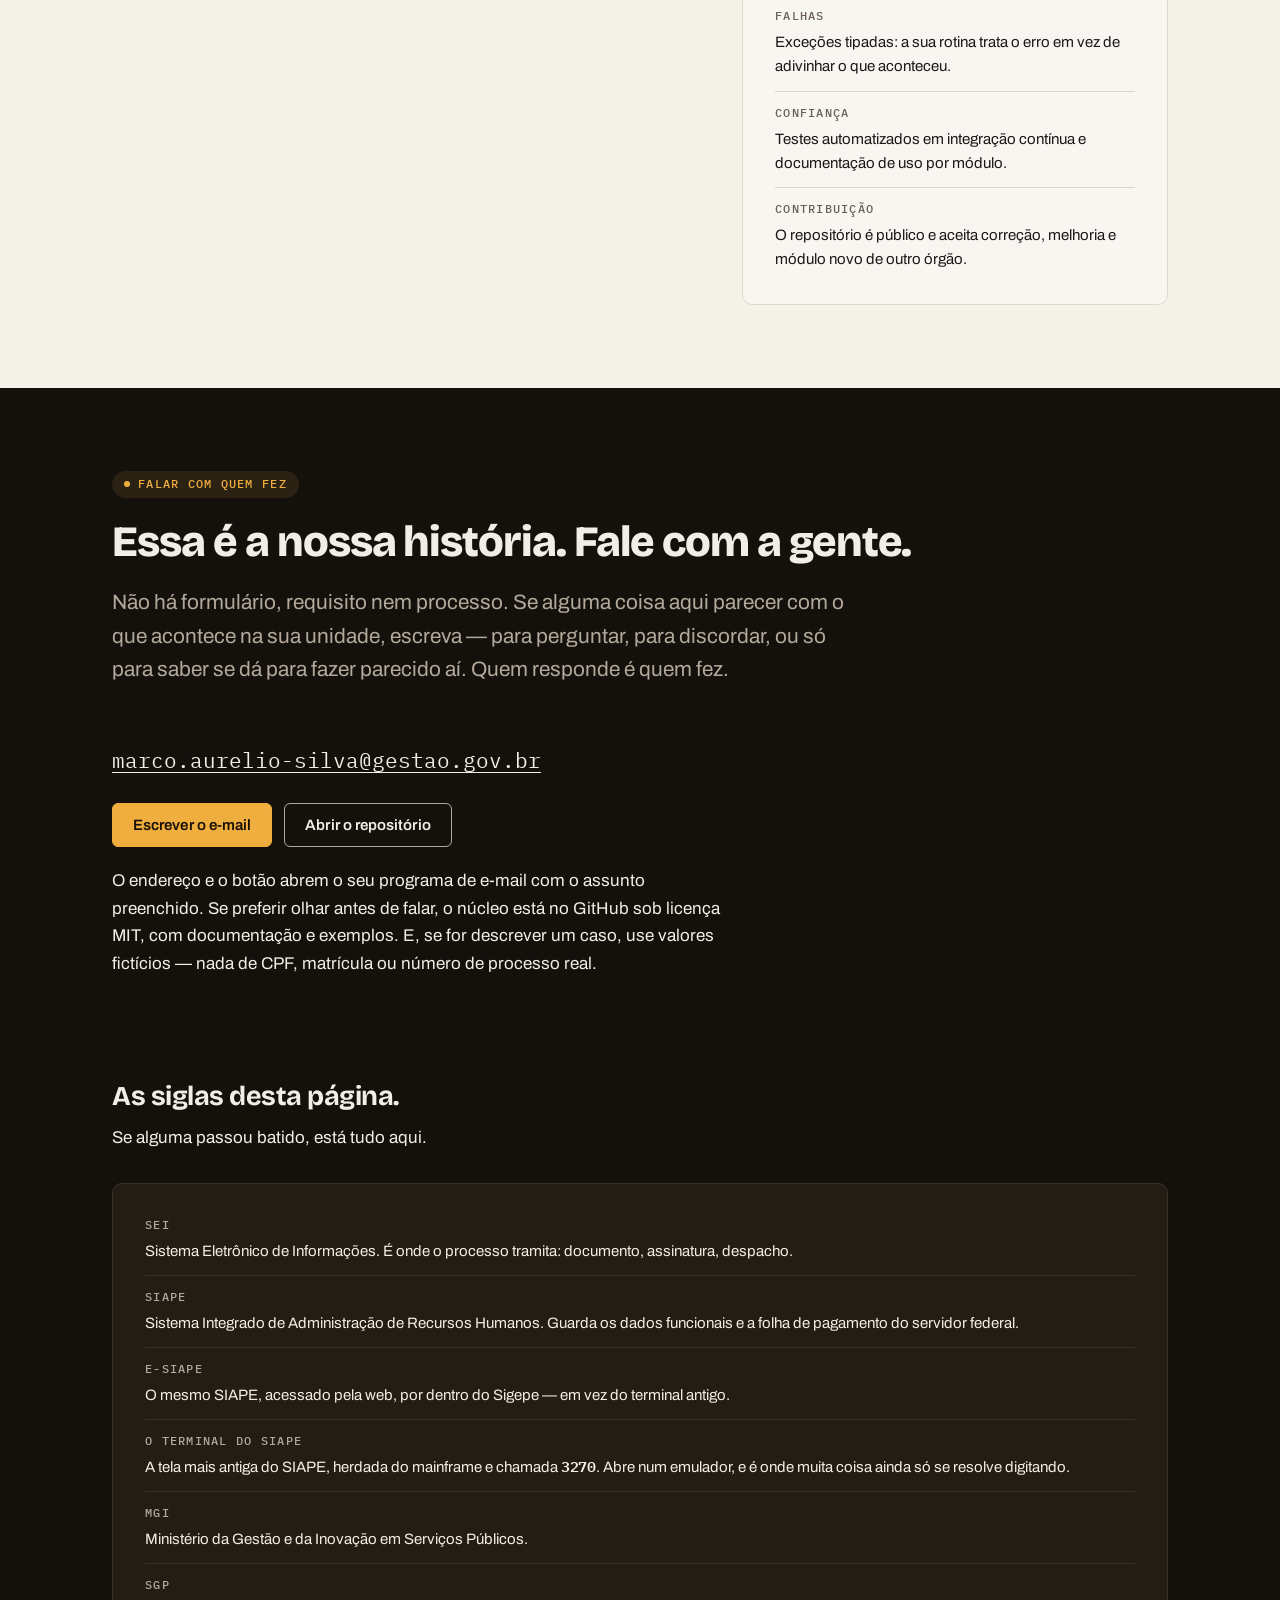
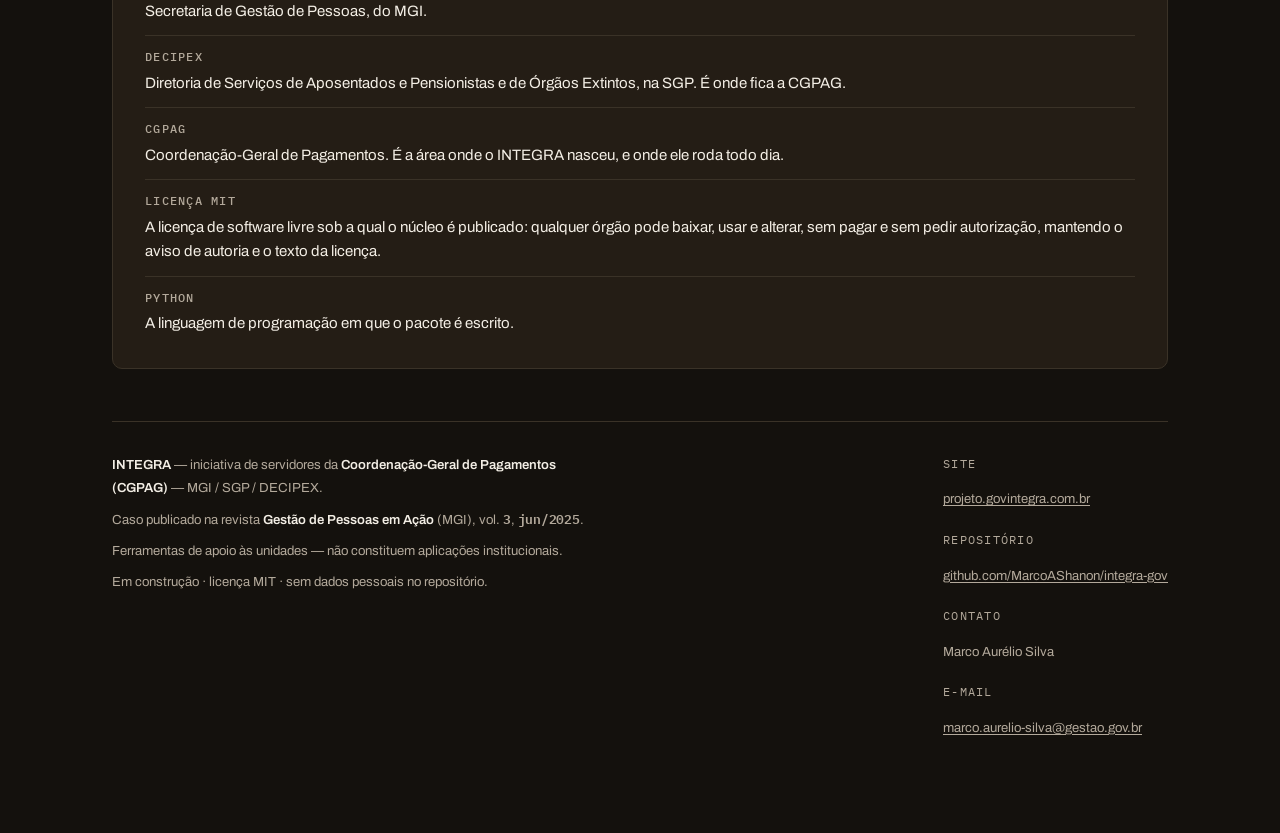
==== commit 4d2cbe28: "fix(site): o determinismo e dito pelo que garante, nao pelo que custa" ====
--- a/site/index.html
+++ b/site/index.html
@@ -2023,9 +2023,19 @@
          uma unica vez em 3.500 palavras; o paragrafo da IA da lastro ao nome.
 
          O LIMITE DA IA VEM COLADO NA MESMA FRASE, e nao e enfeite: a pagina
-         inteira derruba o "e se a maquina errar?" dizendo que isto e um roteiro
-         DETERMINISTICO, que quebra quando a tela muda. Se o texto dissesse "IA"
-         sem dizer onde ela entra, a pagina passaria a se contradizer.
+         inteira derruba o "e se a maquina errar?" pelo determinismo. Se o texto
+         dissesse "IA" sem dizer onde ela entra, a pagina se contradiria.
+
+         O DETERMINISMO E DITO PELO QUE ELE GARANTE, e nao pelo que ele custa.
+         A primeira versao terminava em "quebra quando uma tela muda" — o
+         usuario apontou (26/08) que ali aquilo se le como confissao de
+         fragilidade DO QUE A IA FEZ, porque vem logo depois de "a IA ajudou a
+         escrever". O custo continua dito, e com todas as letras, no lugar certo:
+         o cartao da comparacao honesta do #contexto ("Se a tela mudar: o roteiro
+         quebra e precisa de conserto"), onde ele aparece ao lado do preco do
+         outro caminho. Aqui a frase fecha em "conferivel", que responde a
+         pergunta que o gestor faz depois de ouvir "IA" sem precisar levantar a
+         hipotese do erro. NAO reponha o "quebra" neste paragrafo.
 
          O QUE NAO ESTA AQUI, por decisao do usuario (26/08): o nome da
          coordenadora (so o cargo), o nome do orgao da experiencia exitosa, o
@@ -2049,7 +2059,7 @@
 
       <p class="virada"><b>O que fez a diferença não foi saber programar. Foi conhecer o processo por dentro.</b> Quem construiu já fazia aquele trabalho à mão todo dia, e não precisou analisar de fora um processo que não conhecia.</p>
 
-      <p>E é aqui que entra a inteligência artificial do nome. Em <span class="num">2023</span>, as ferramentas de IA para apoio à programação deram um salto — e foi isso que permitiu a uma pessoa entregar em seis meses o que exigiria uma equipe inteira e muito mais tempo. <b>A IA ajudou a escrever o roteiro; ela não está dentro do que roda.</b> O INTEGRA é determinístico: faz o que foi mandado, e quebra quando uma tela muda.</p>
+      <p>E é aqui que entra a inteligência artificial do nome. Em <span class="num">2023</span>, as ferramentas de IA para apoio à programação deram um salto — e foi isso que permitiu a uma pessoa entregar em seis meses o que exigiria uma equipe inteira e muito mais tempo. <b>A IA ajudou a escrever o roteiro; ela não está dentro do que roda.</b> O INTEGRA não improvisa: repete exatamente o que foi definido, do mesmo jeito, toda vez — e é isso que torna o resultado conferível.</p>
 
       <p>Nada disso teve ambiente de teste. Não havia área controlada à disposição, então cada pedaço foi conferido aos poucos, em partes pequenas, com o cuidado que a ausência de rede de proteção exige.</p>
 
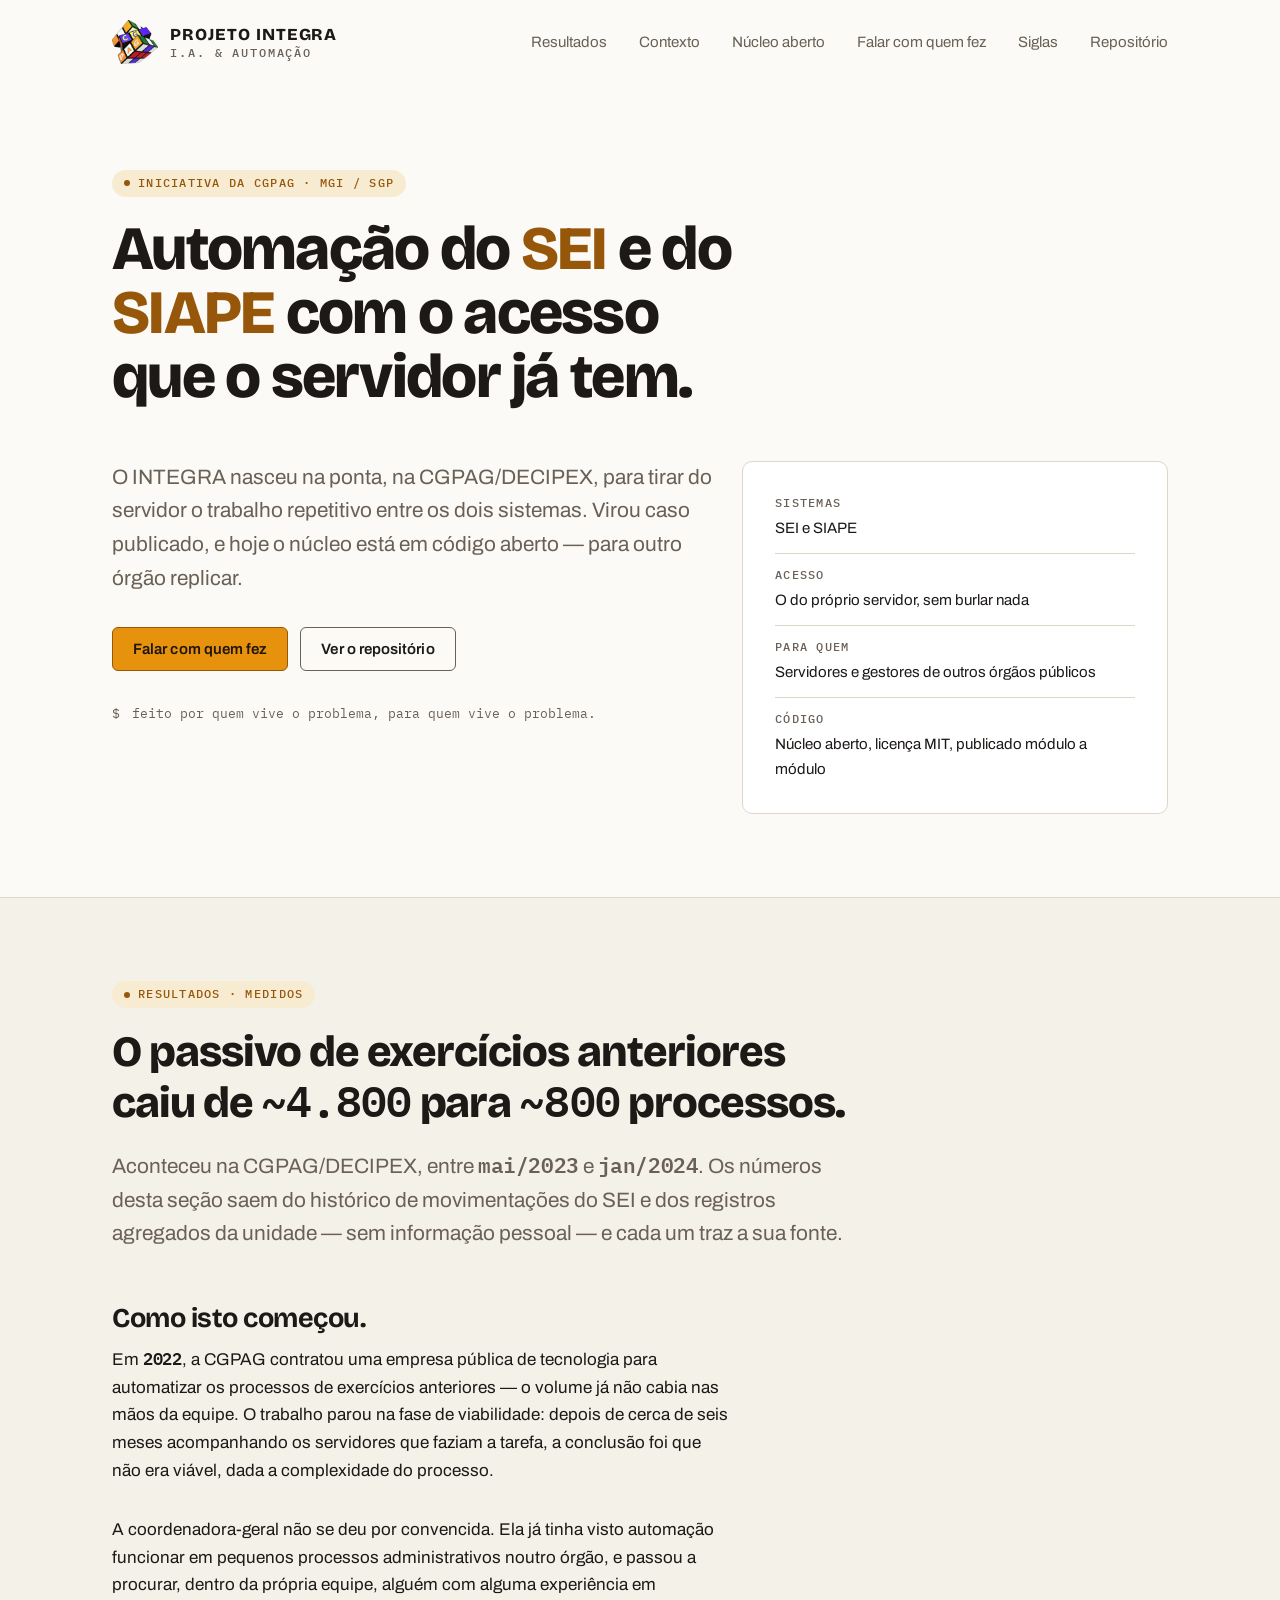
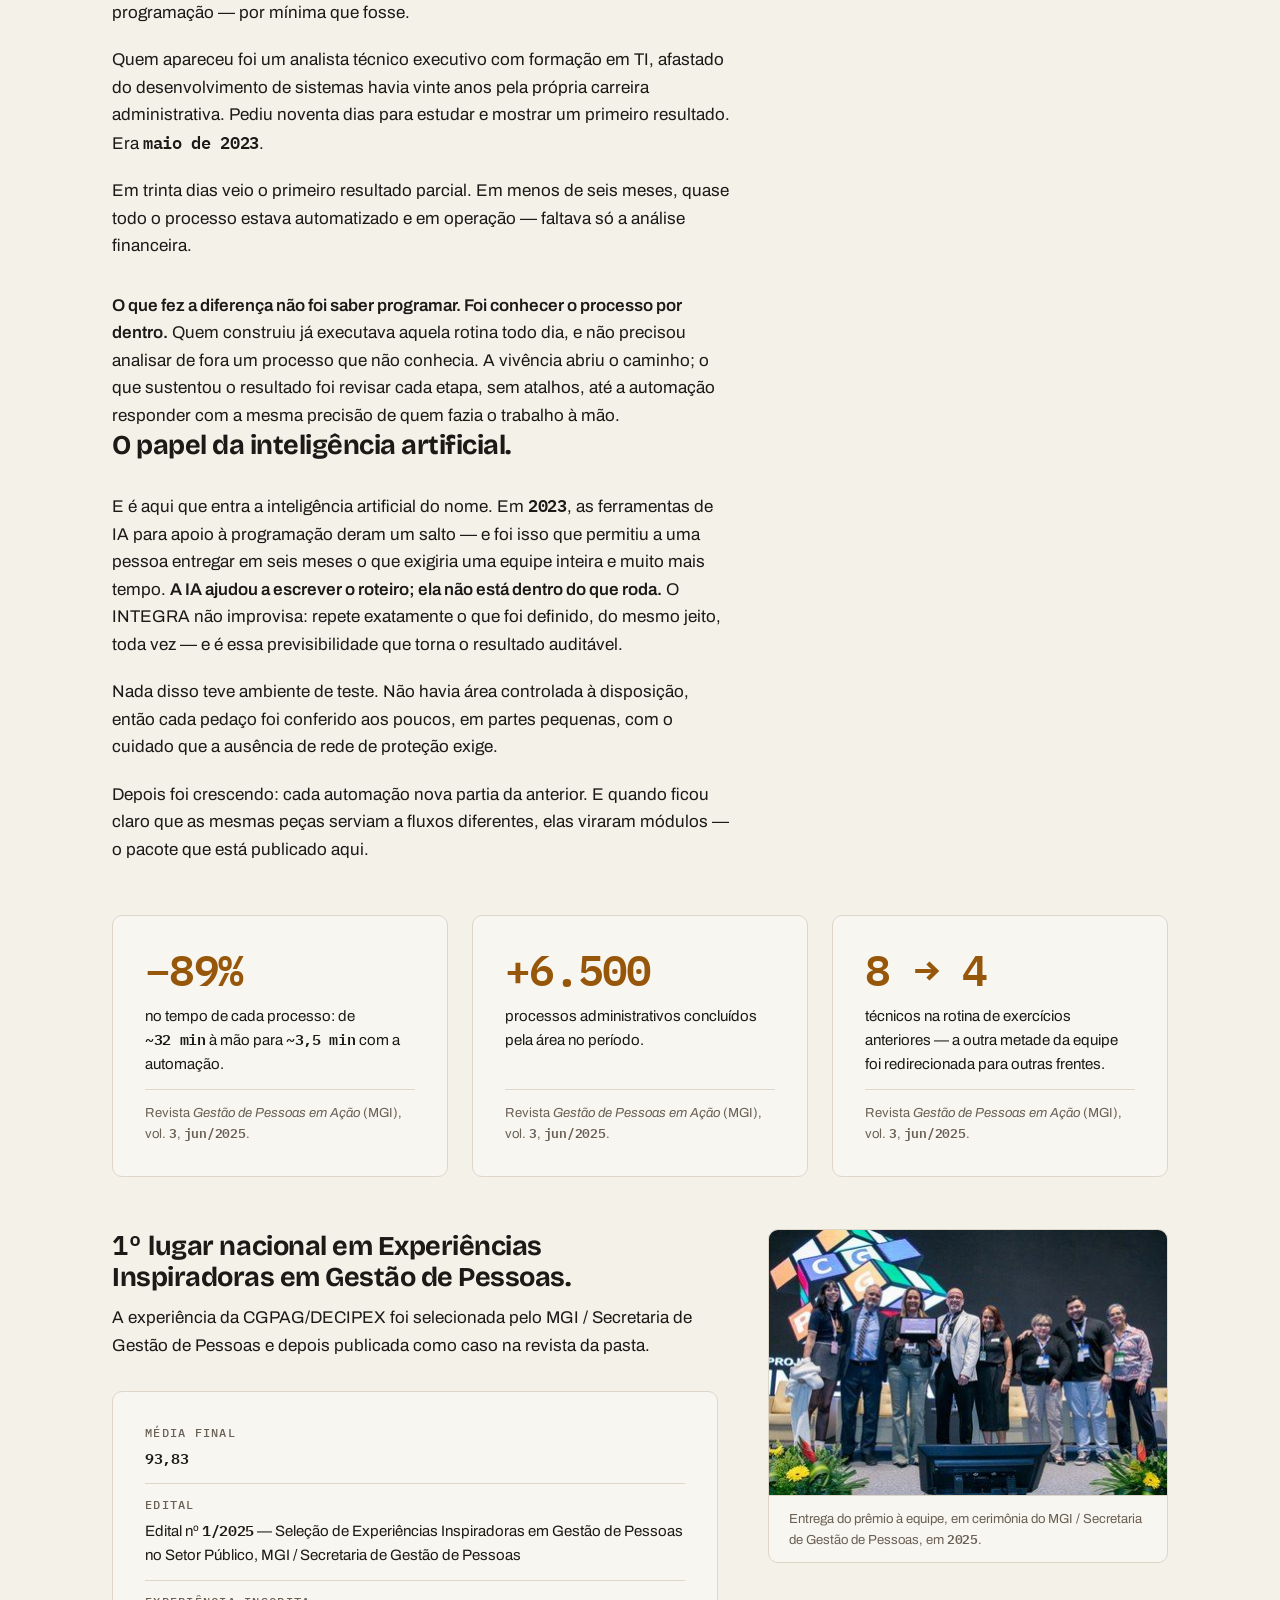
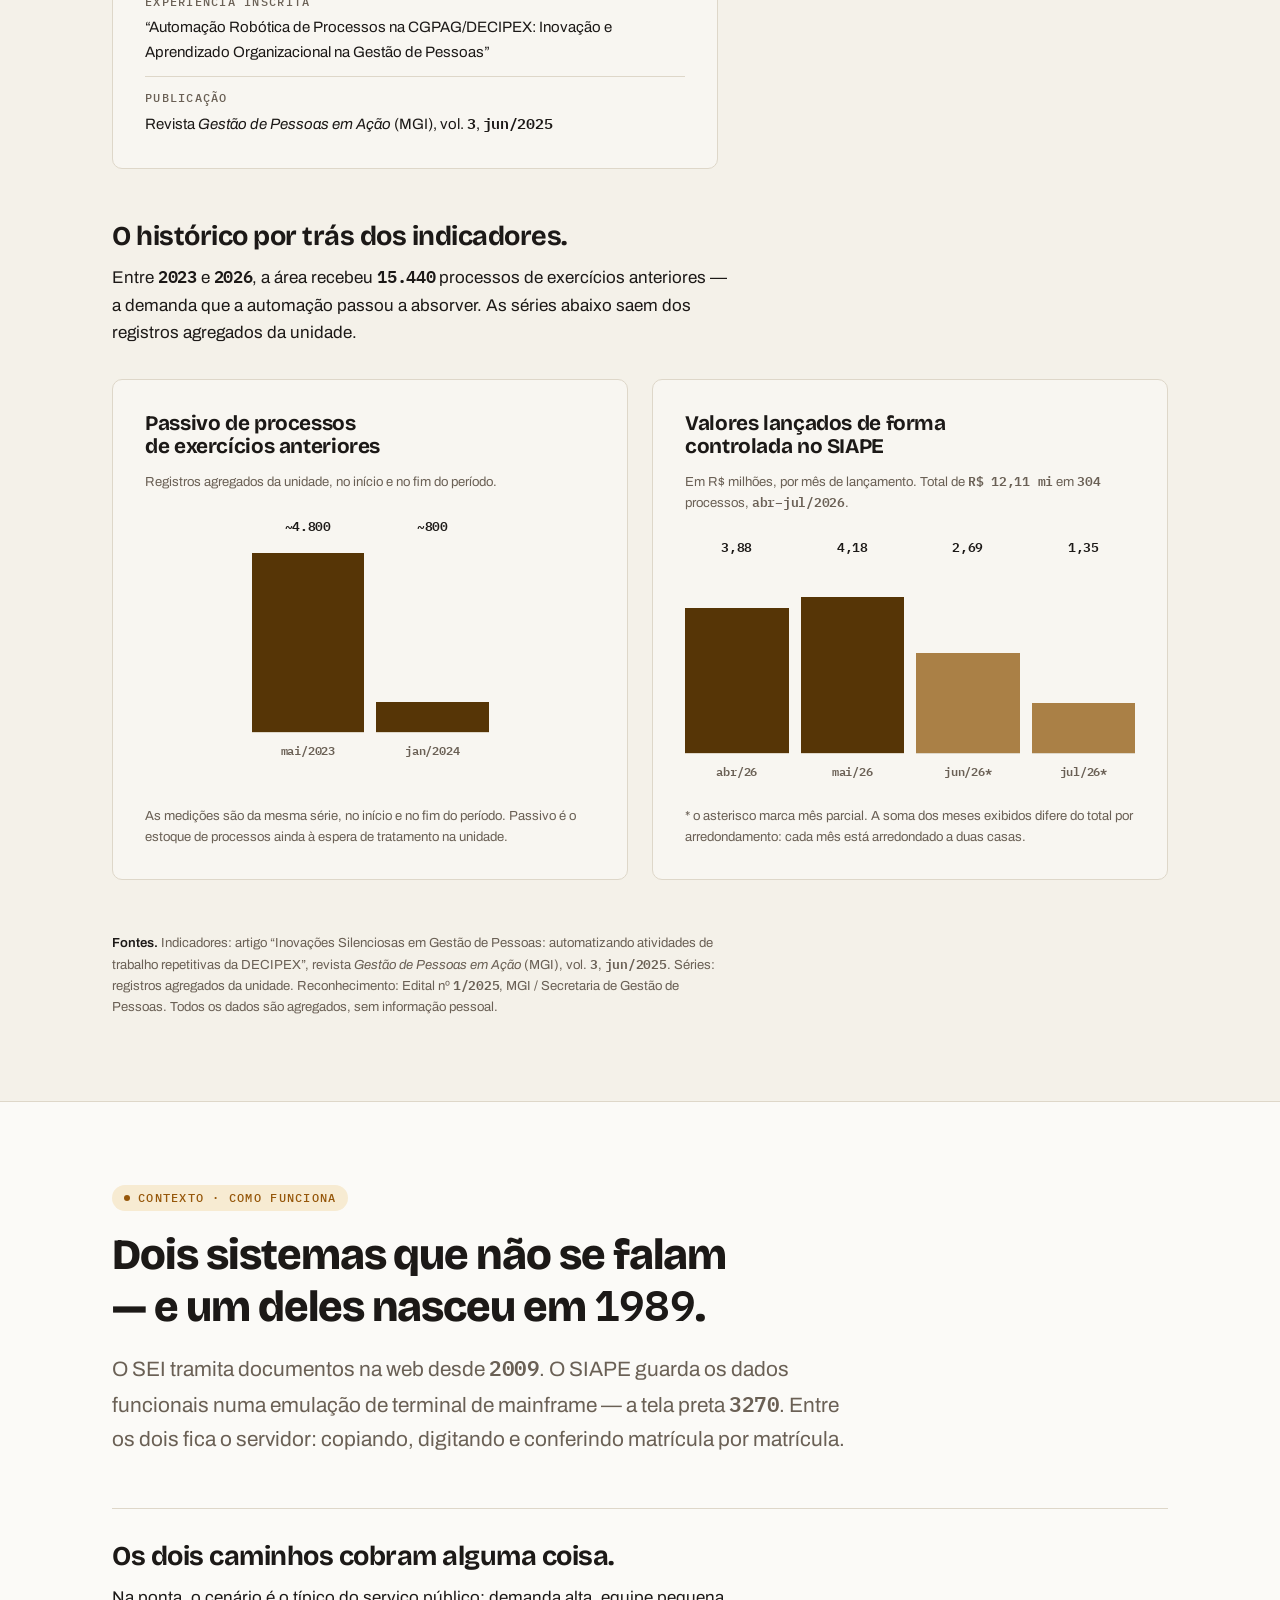
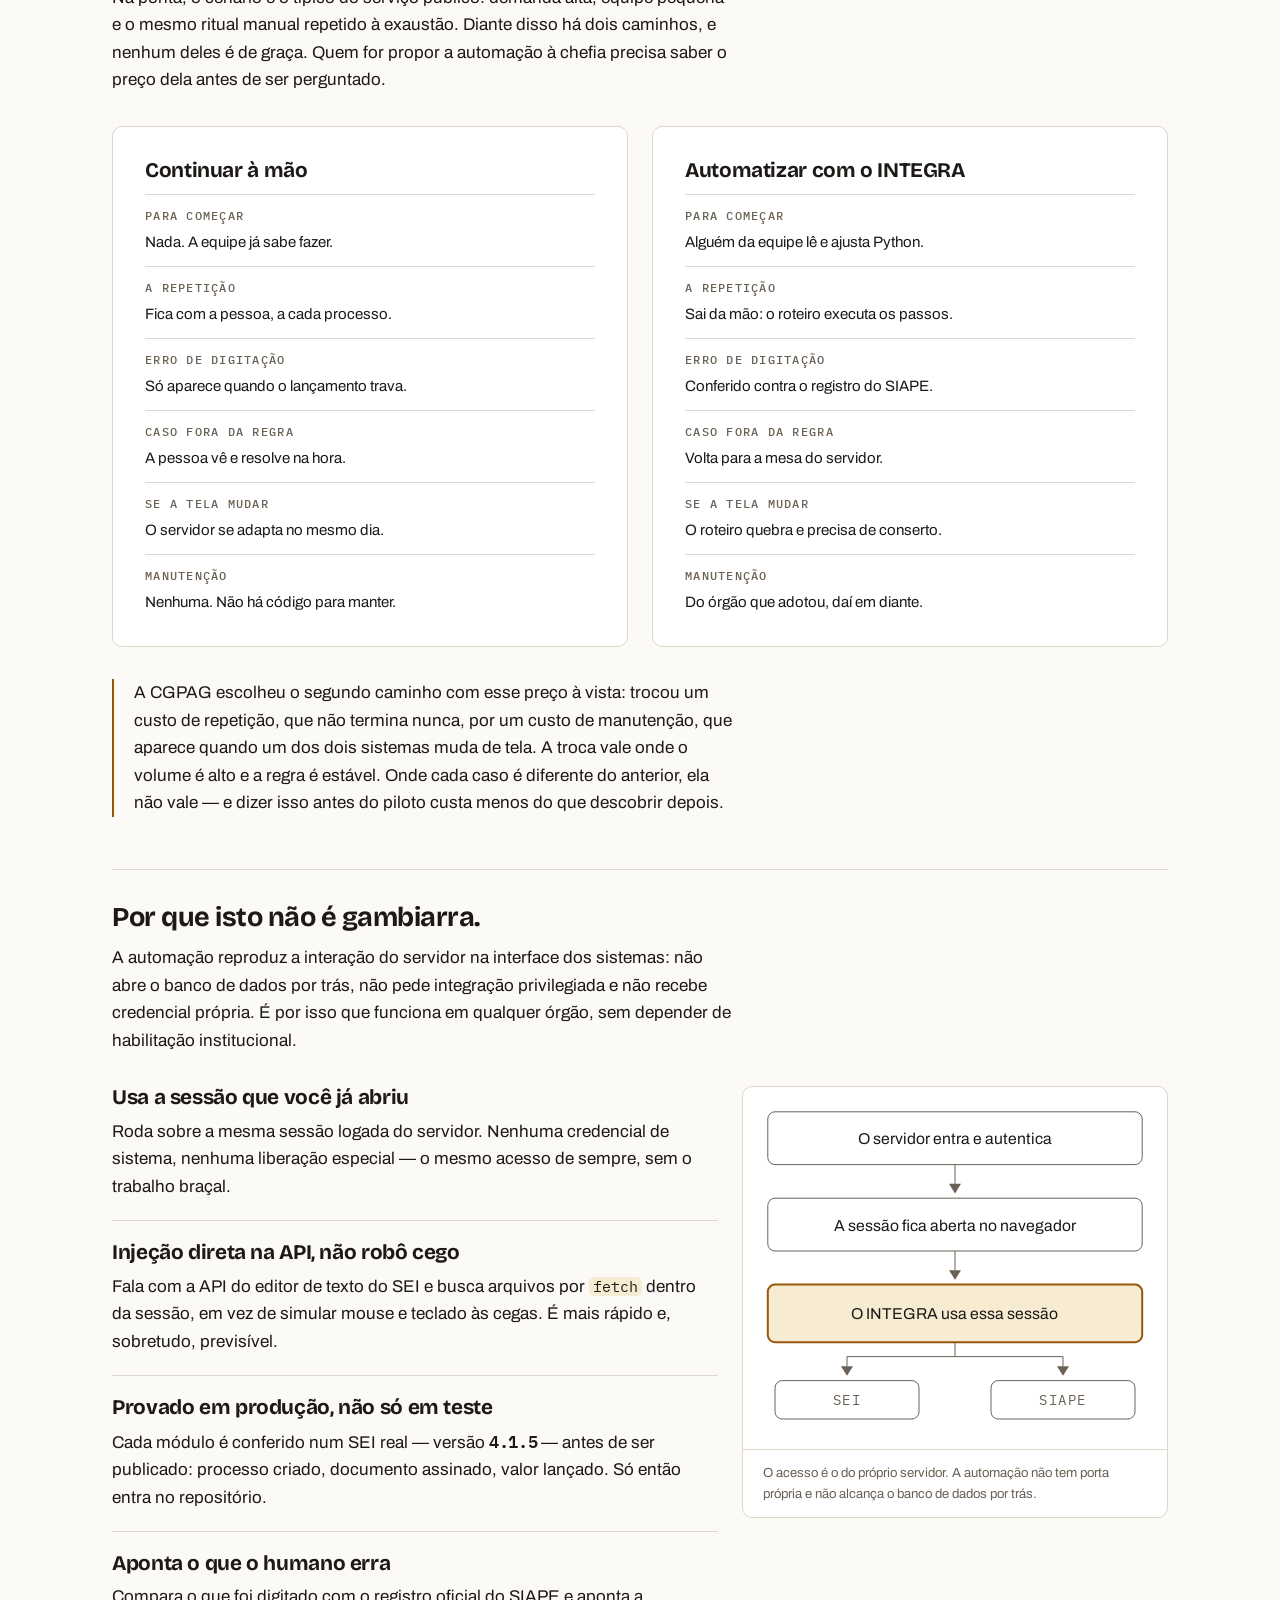
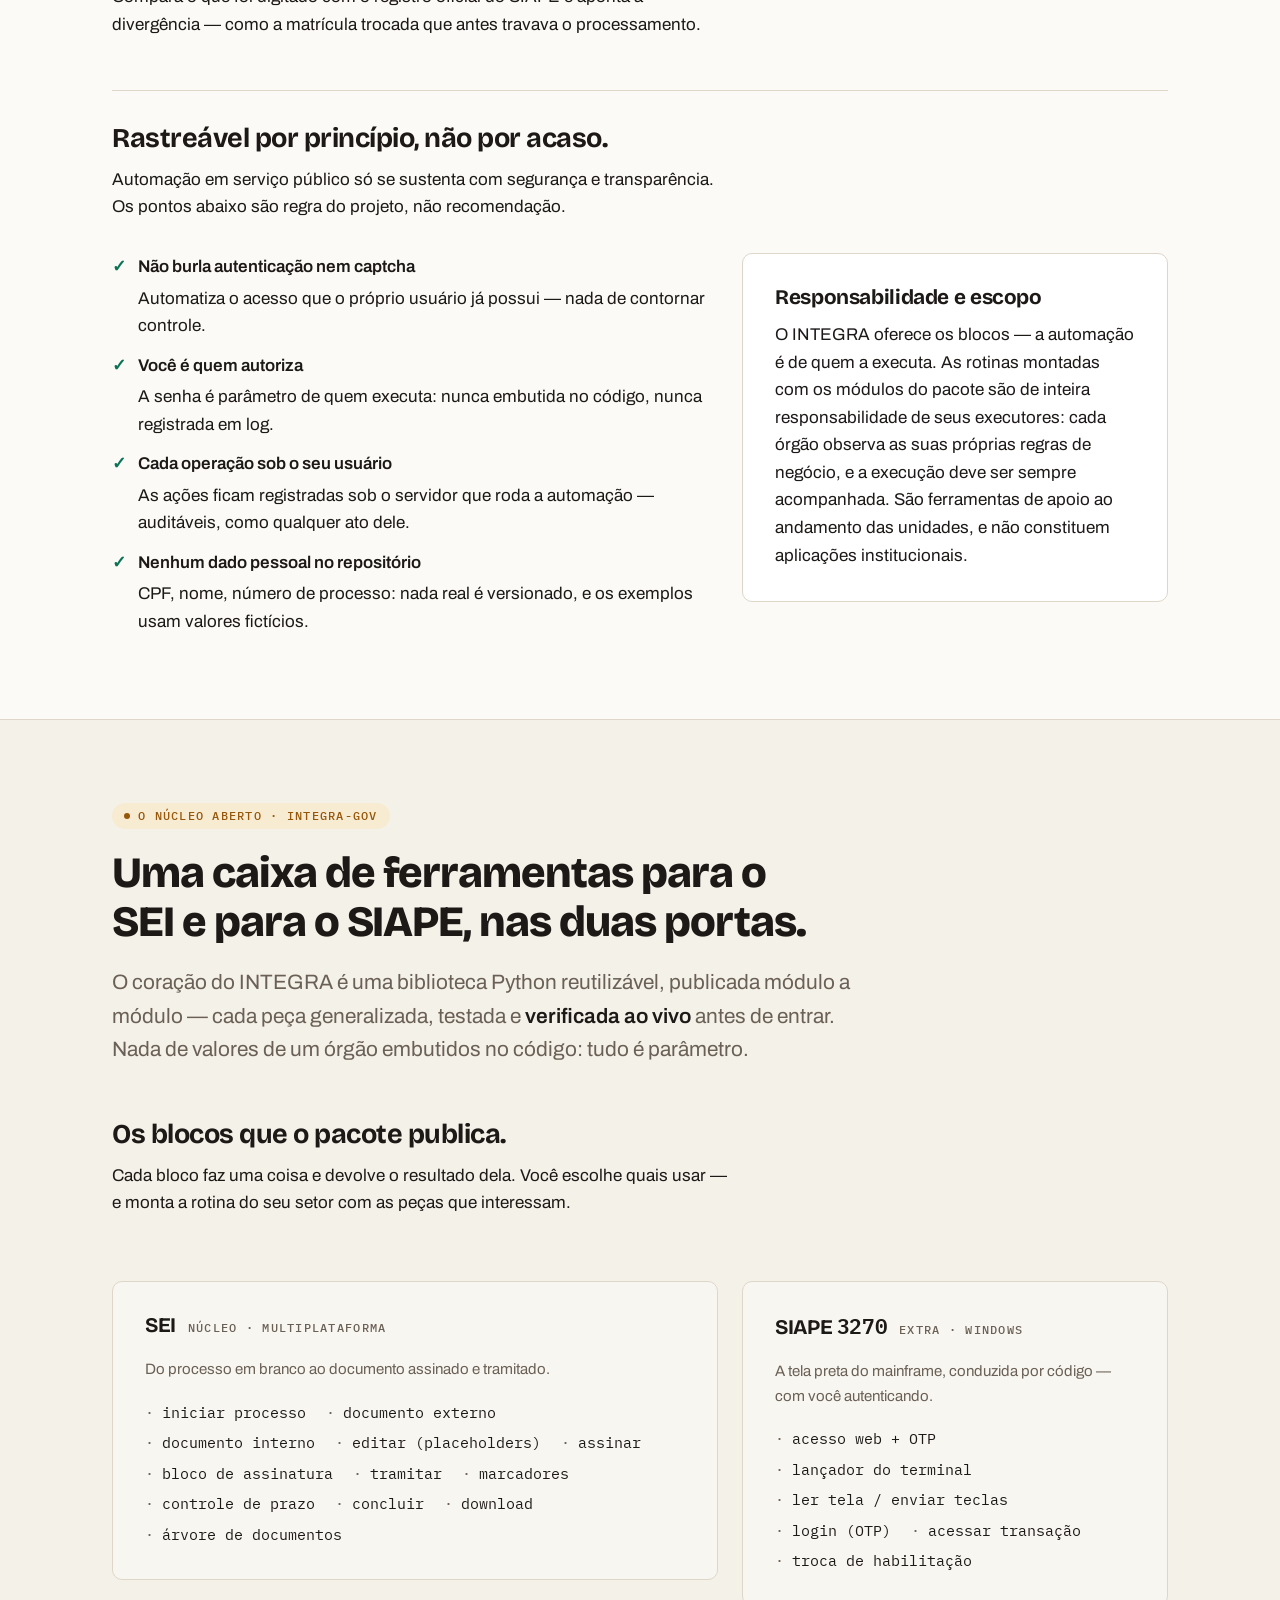
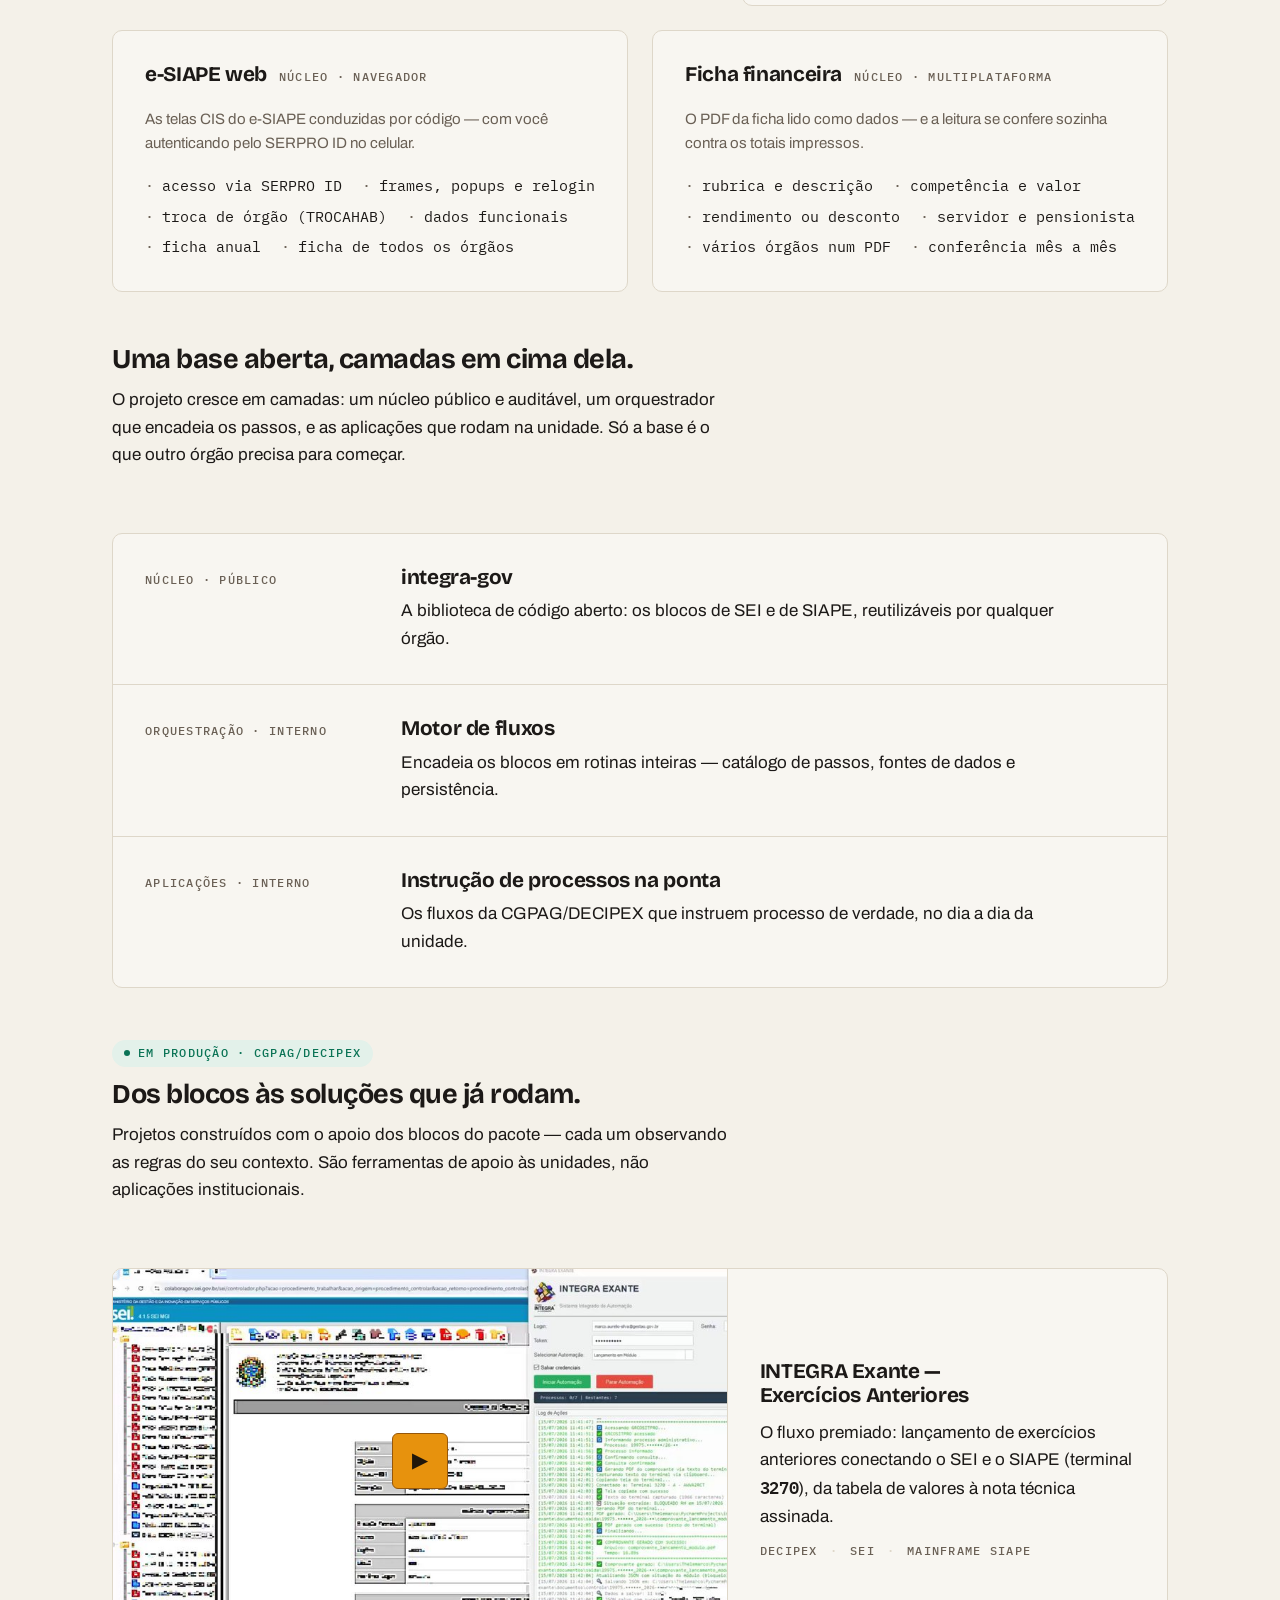
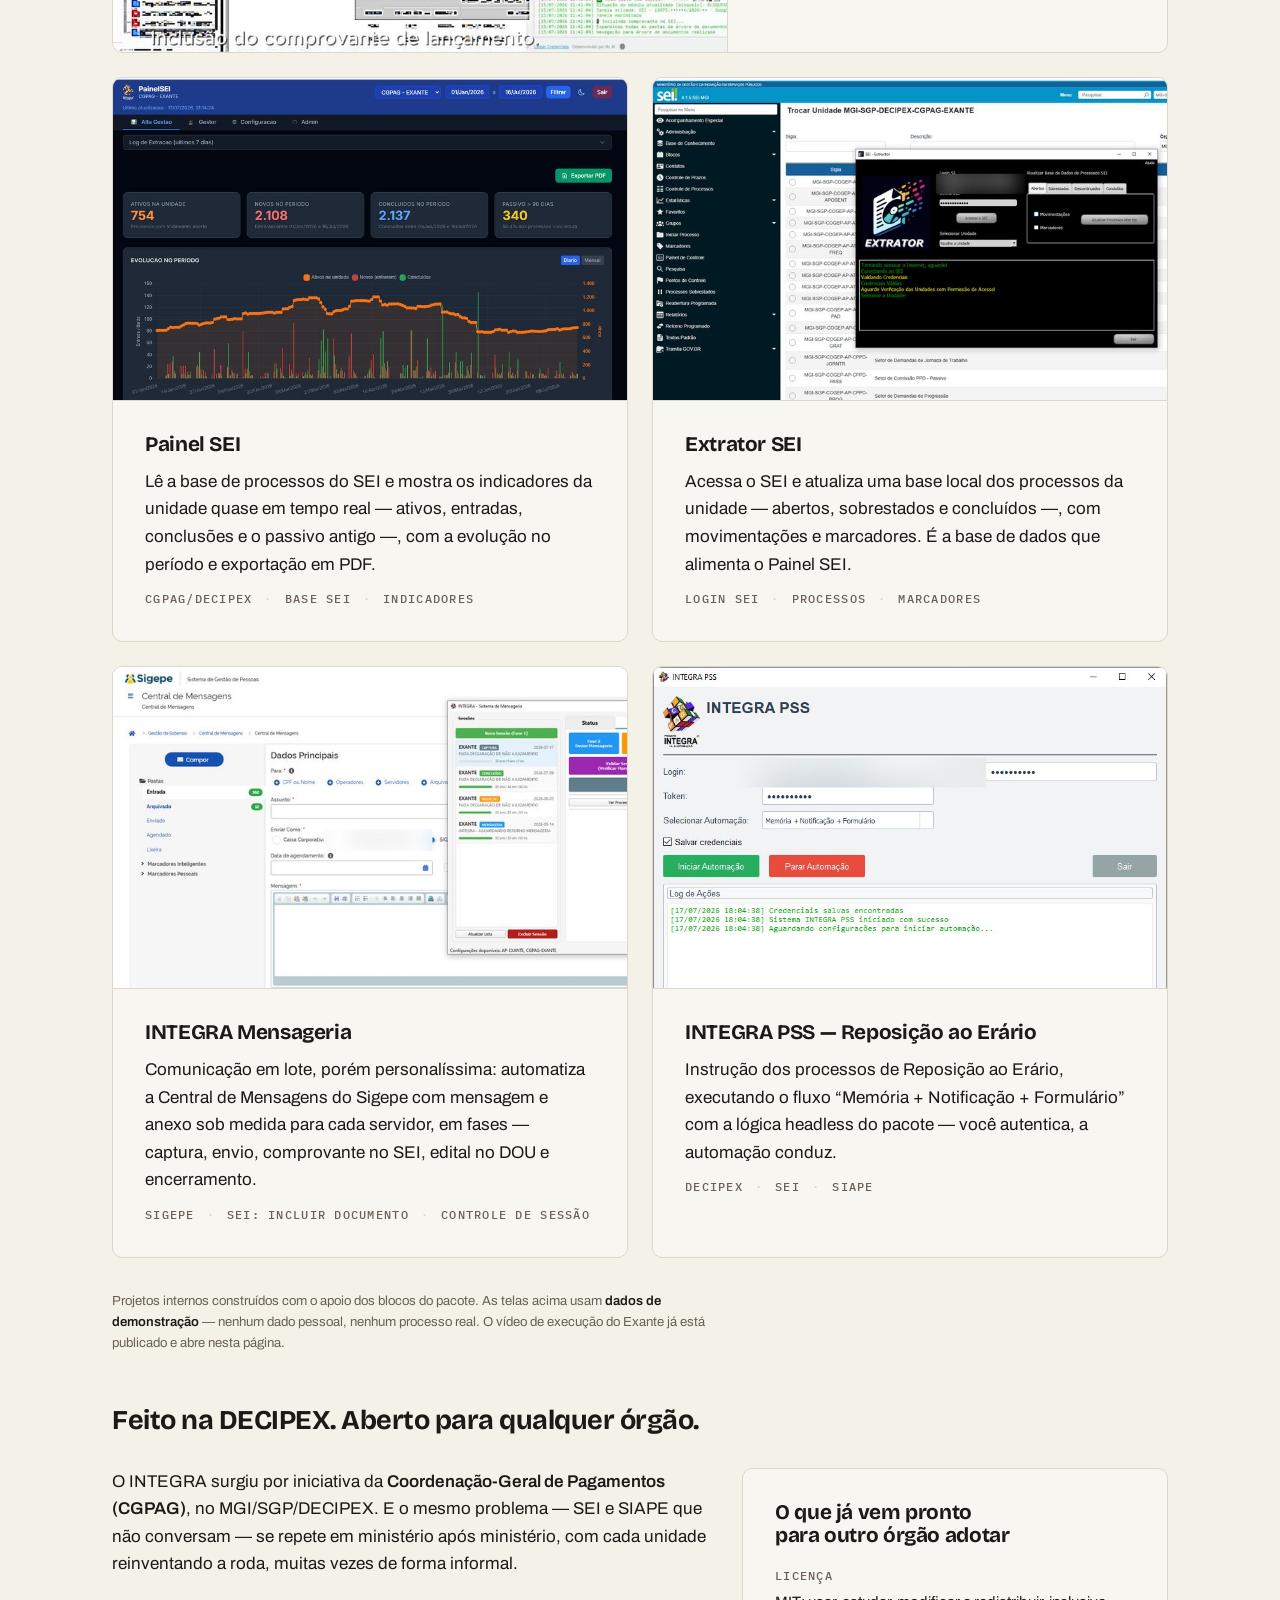
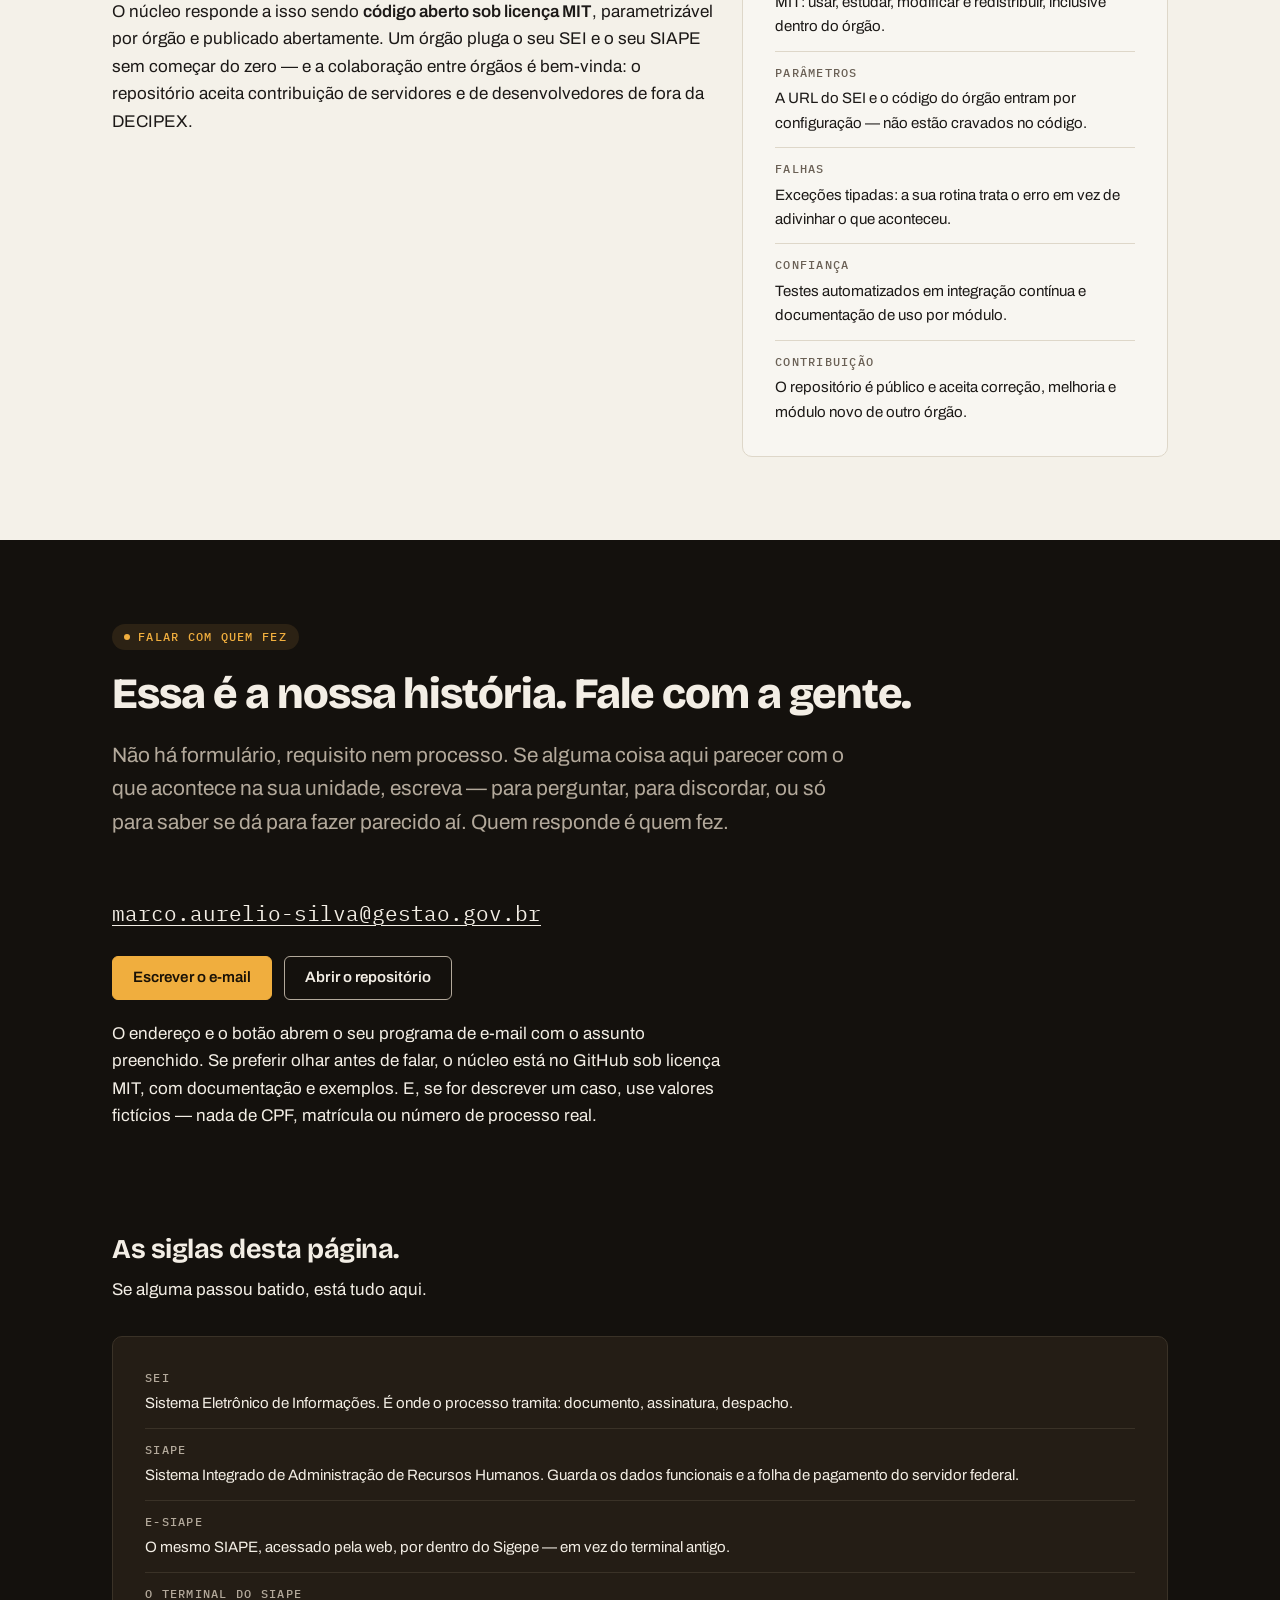
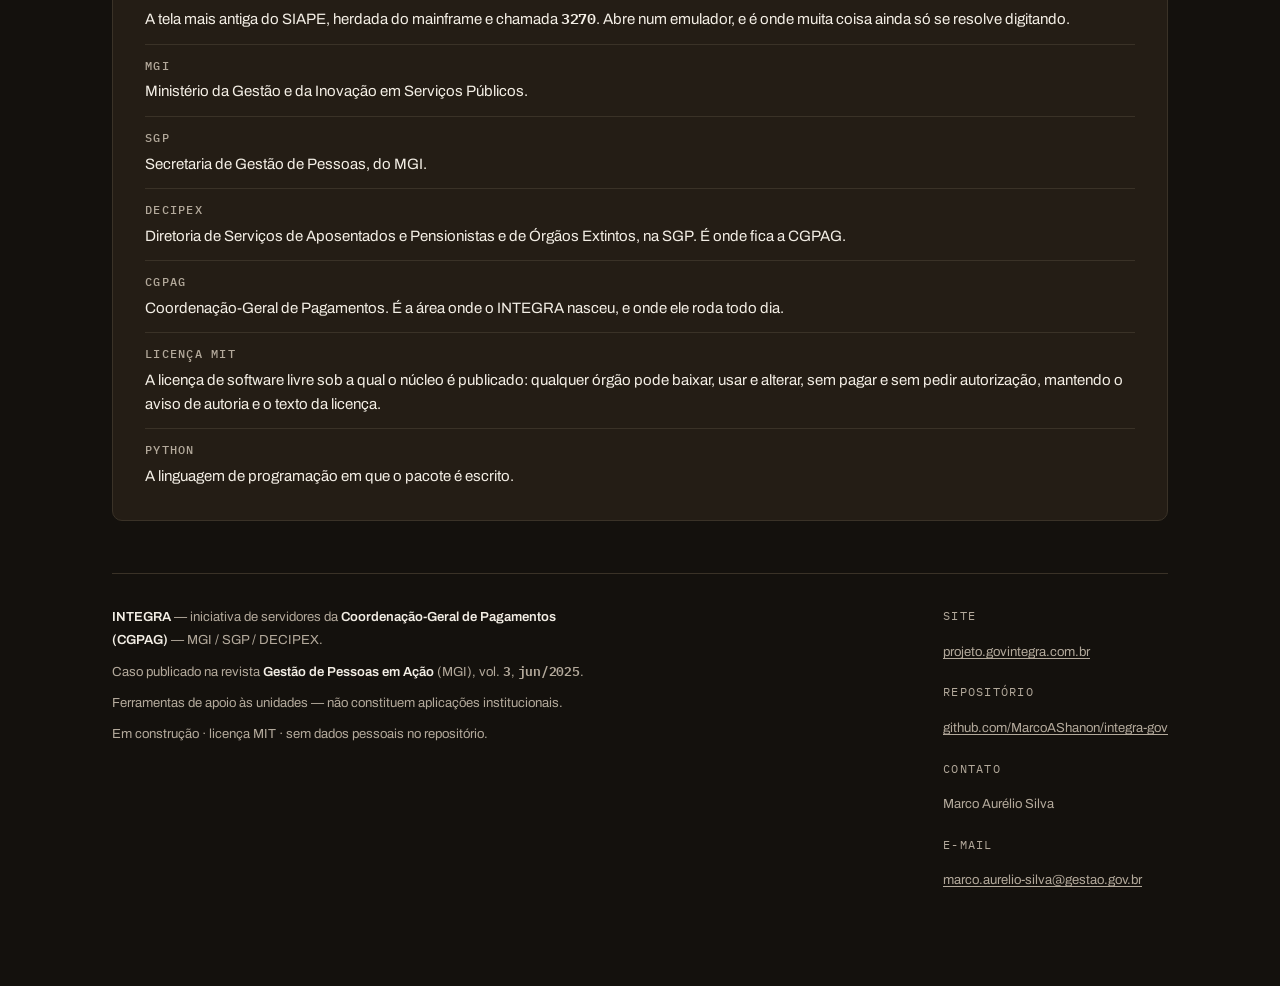
==== commit d3eb8973: "fix(site): a historia ganha precisao nos fatos e credito em quem construiu Rodada de correcoes do us" ====
--- a/site/index.html
+++ b/site/index.html
@@ -2043,23 +2043,71 @@
          programadores e mais de um ano" — que era conta propria, sem fonte, e
          foi generalizada para "uma equipe inteira e muito mais tempo".
 
+         A COMPLEXIDADE ALEGADA ERA DO PROCESSO, NAO DOS SISTEMAS. Correcao do
+         usuario em 26/08, e ela e o que faz a historia fechar: concluiu-se que
+         o PROCESSO era complexo demais para automatizar, e quem resolveu foi
+         justamente quem DOMINAVA O PROCESSO. Escrito como "sistemas", o
+         argumento e a objecao falavam de coisas diferentes. NAO troque de volta.
+
+         QUEM CONSTRUIU: "analista tecnico executivo com formacao em TI,
+         afastado do desenvolvimento de sistemas havia vinte anos pela propria
+         carreira administrativa". Cada pedaco foi corrigido pelo usuario e NAO
+         deve ser desfeito:
+          - "ANALISTA TECNICO EXECUTIVO" e o nome ATUAL da carreira. Houve
+            enquadramento recente: saiu Analista Tecnico Administrativo, entrou
+            Analista Tecnico Executivo (do poder Executivo), para dar mais
+            transversalidade. Em 2023 o nome era o antigo; usa-se o atual porque
+            a pagina e lida hoje e e a mesma carreira. Nao "corrija" para o nome
+            velho nem acrescente nota de rodape sobre isso.
+          - "COM FORMACAO EM TI" entra por decisao dele. A versao anterior dizia
+            "concursado fora da area de TI", o que podia ler como se ele nunca
+            tivesse sido da area — injusto e falso.
+          - "AFASTADO DO DESENVOLVIMENTO DE SISTEMAS", e nao "nao programava ha
+            20 anos": o segundo descreve uma lacuna e subvaloriza; o primeiro
+            descreve quem era da area e saiu dela. "PELA PROPRIA CARREIRA
+            ADMINISTRATIVA" diz POR QUE saiu — afastamento por caminho
+            profissional, nao por incapacidade.
+          - OS VINTE ANOS FICAM. Sao o que torna o feito legivel: sem eles, um
+            analista que sabia programar entregou em seis meses, o que e banal.
+
+         EFEITO COLATERAL ACEITO PELO USUARIO: com "formacao em TI", a resposta
+         da pagina para "quem escreve o codigo?" passa a ser "alguem com formacao
+         em TI que trabalha na administracao" — mais verdadeiro, e menos
+         convidativo para um gestor que nao tem ninguem assim. Aceitavel porque a
+         pagina NAO oferece mais implantacao: e historia, nao receita.
+
+         O EPISODIO DE 2022 E DITO COM PRECISAO, e isso protege os dois lados.
+         Houve CONTRATACAO (nao consulta), e o trabalho PAROU NA FASE DE
+         VIABILIDADE apos cerca de seis meses ACOMPANHANDO OS SERVIDORES que
+         faziam a tarefa. Nao foi fracasso de entrega: foi um estudo que
+         concluiu inviabilidade, o que e resultado legitimo. Dizer assim e mais
+         justo com quem foi contratado E mais forte para a pagina, porque da
+         referente concreto a tese tres paragrafos abaixo ("nao precisou
+         analisar de fora um processo que nao conhecia"). O leitor faz a
+         ligacao sozinho; NAO aponte, nao editorialize, nao diga que alguem
+         errou.
+
          O contraste dos dois "seis meses" esta no texto, mas sem cutucar: o
          leitor faz a conta sozinho, e a pagina nao diz que alguem errou. -->
     <div class="bloco rise historia">
       <div class="sub">
         <h3>Como isto começou.</h3>
-        <p>Em <span class="num">2022</span>, a CGPAG procurou uma empresa pública de tecnologia para automatizar os processos de exercícios anteriores — o volume já não cabia nas mãos da equipe. A análise levou seis meses e terminou numa conclusão: não era possível, dada a complexidade dos sistemas envolvidos.</p>
+        <p>Em <span class="num">2022</span>, a CGPAG contratou uma empresa pública de tecnologia para automatizar os processos de exercícios anteriores — o volume já não cabia nas mãos da equipe. O trabalho parou na fase de viabilidade: depois de cerca de seis meses acompanhando os servidores que faziam a tarefa, a conclusão foi que não era viável, dada a complexidade do processo.</p>
       </div>
 
       <p>A coordenadora-geral não se deu por convencida. Ela já tinha visto automação funcionar em pequenos processos administrativos noutro órgão, e passou a procurar, dentro da própria equipe, alguém com alguma experiência em programação — por mínima que fosse.</p>
 
-      <p>Quem apareceu foi um analista administrativo, concursado fora da área de TI, que não programava havia mais de vinte anos. Ele pediu noventa dias para estudar e mostrar alguma coisa. Era <span class="num">maio de 2023</span>.</p>
+      <p>Quem apareceu foi um analista técnico executivo com formação em TI, afastado do desenvolvimento de sistemas havia vinte anos pela própria carreira administrativa. Pediu noventa dias para estudar e mostrar um primeiro resultado. Era <span class="num">maio de 2023</span>.</p>
 
       <p>Em trinta dias veio o primeiro resultado parcial. Em menos de seis meses, quase todo o processo estava automatizado e em operação — faltava só a análise financeira.</p>
 
-      <p class="virada"><b>O que fez a diferença não foi saber programar. Foi conhecer o processo por dentro.</b> Quem construiu já fazia aquele trabalho à mão todo dia, e não precisou analisar de fora um processo que não conhecia.</p>
-
-      <p>E é aqui que entra a inteligência artificial do nome. Em <span class="num">2023</span>, as ferramentas de IA para apoio à programação deram um salto — e foi isso que permitiu a uma pessoa entregar em seis meses o que exigiria uma equipe inteira e muito mais tempo. <b>A IA ajudou a escrever o roteiro; ela não está dentro do que roda.</b> O INTEGRA não improvisa: repete exatamente o que foi definido, do mesmo jeito, toda vez — e é isso que torna o resultado conferível.</p>
+      <p class="virada"><b>O que fez a diferença não foi saber programar. Foi conhecer o processo por dentro.</b> Quem construiu já executava aquela rotina todo dia, e não precisou analisar de fora um processo que não conhecia. A vivência abriu o caminho; o que sustentou o resultado foi revisar cada etapa, sem atalhos, até a automação responder com a mesma precisão de quem fazia o trabalho à mão.</p>
+
+      <div class="sub">
+        <h3>O papel da inteligência artificial.</h3>
+      </div>
+
+      <p>E é aqui que entra a inteligência artificial do nome. Em <span class="num">2023</span>, as ferramentas de IA para apoio à programação deram um salto — e foi isso que permitiu a uma pessoa entregar em seis meses o que exigiria uma equipe inteira e muito mais tempo. <b>A IA ajudou a escrever o roteiro; ela não está dentro do que roda.</b> O INTEGRA não improvisa: repete exatamente o que foi definido, do mesmo jeito, toda vez — e é essa previsibilidade que torna o resultado auditável.</p>
 
       <p>Nada disso teve ambiente de teste. Não havia área controlada à disposição, então cada pedaço foi conferido aos poucos, em partes pequenas, com o cuidado que a ausência de rede de proteção exige.</p>
 
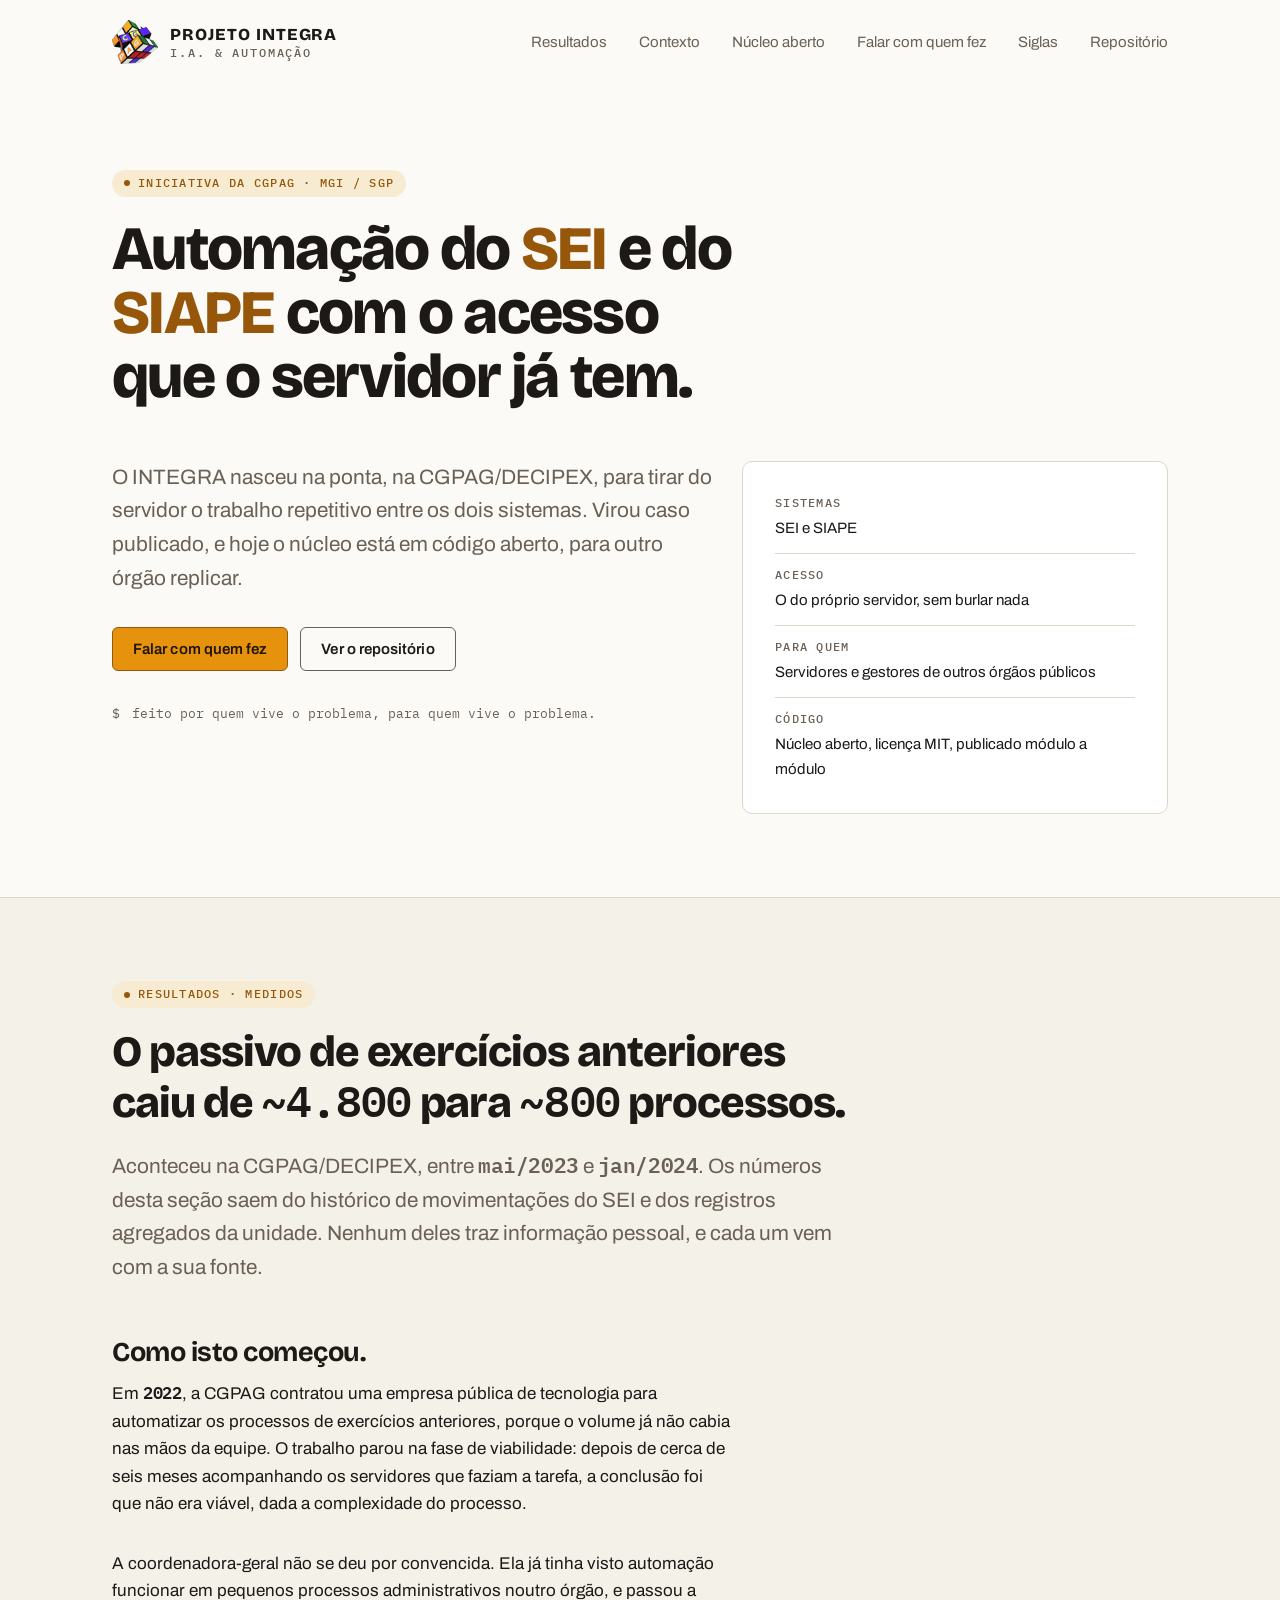
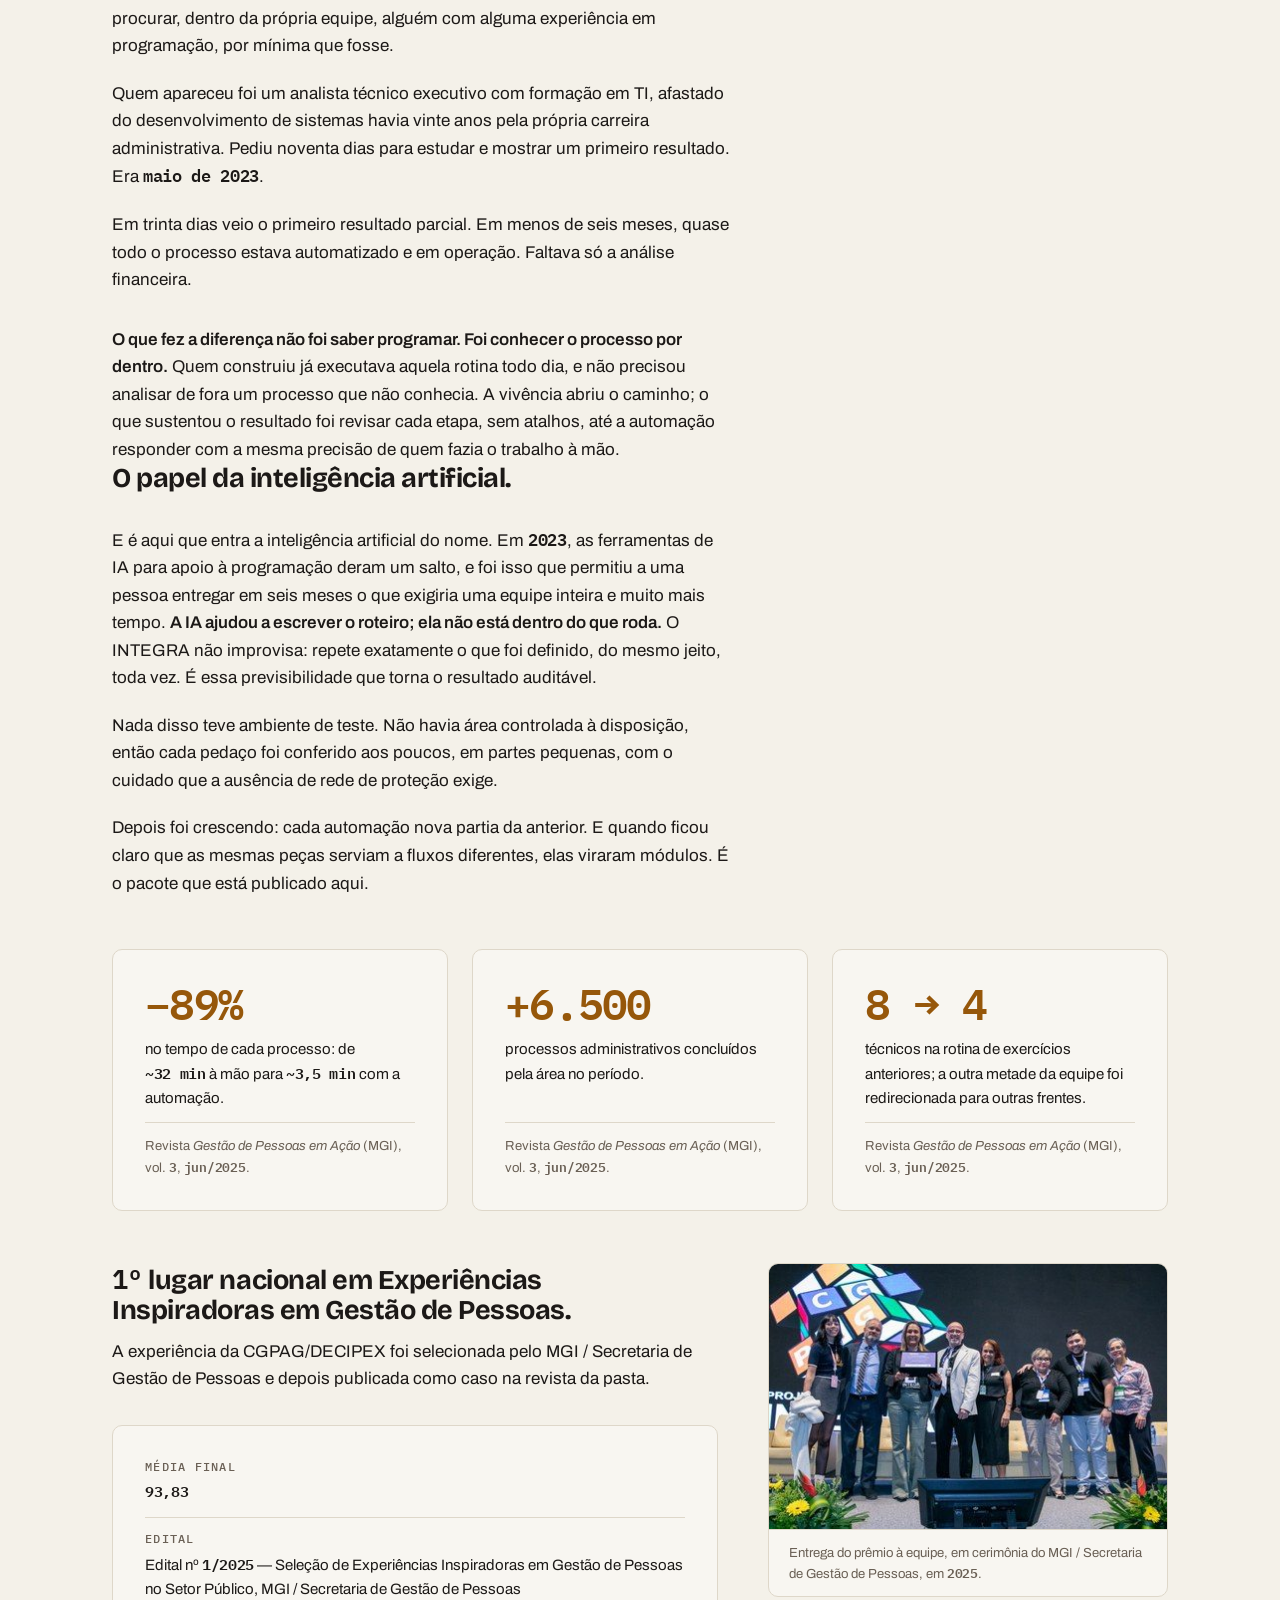
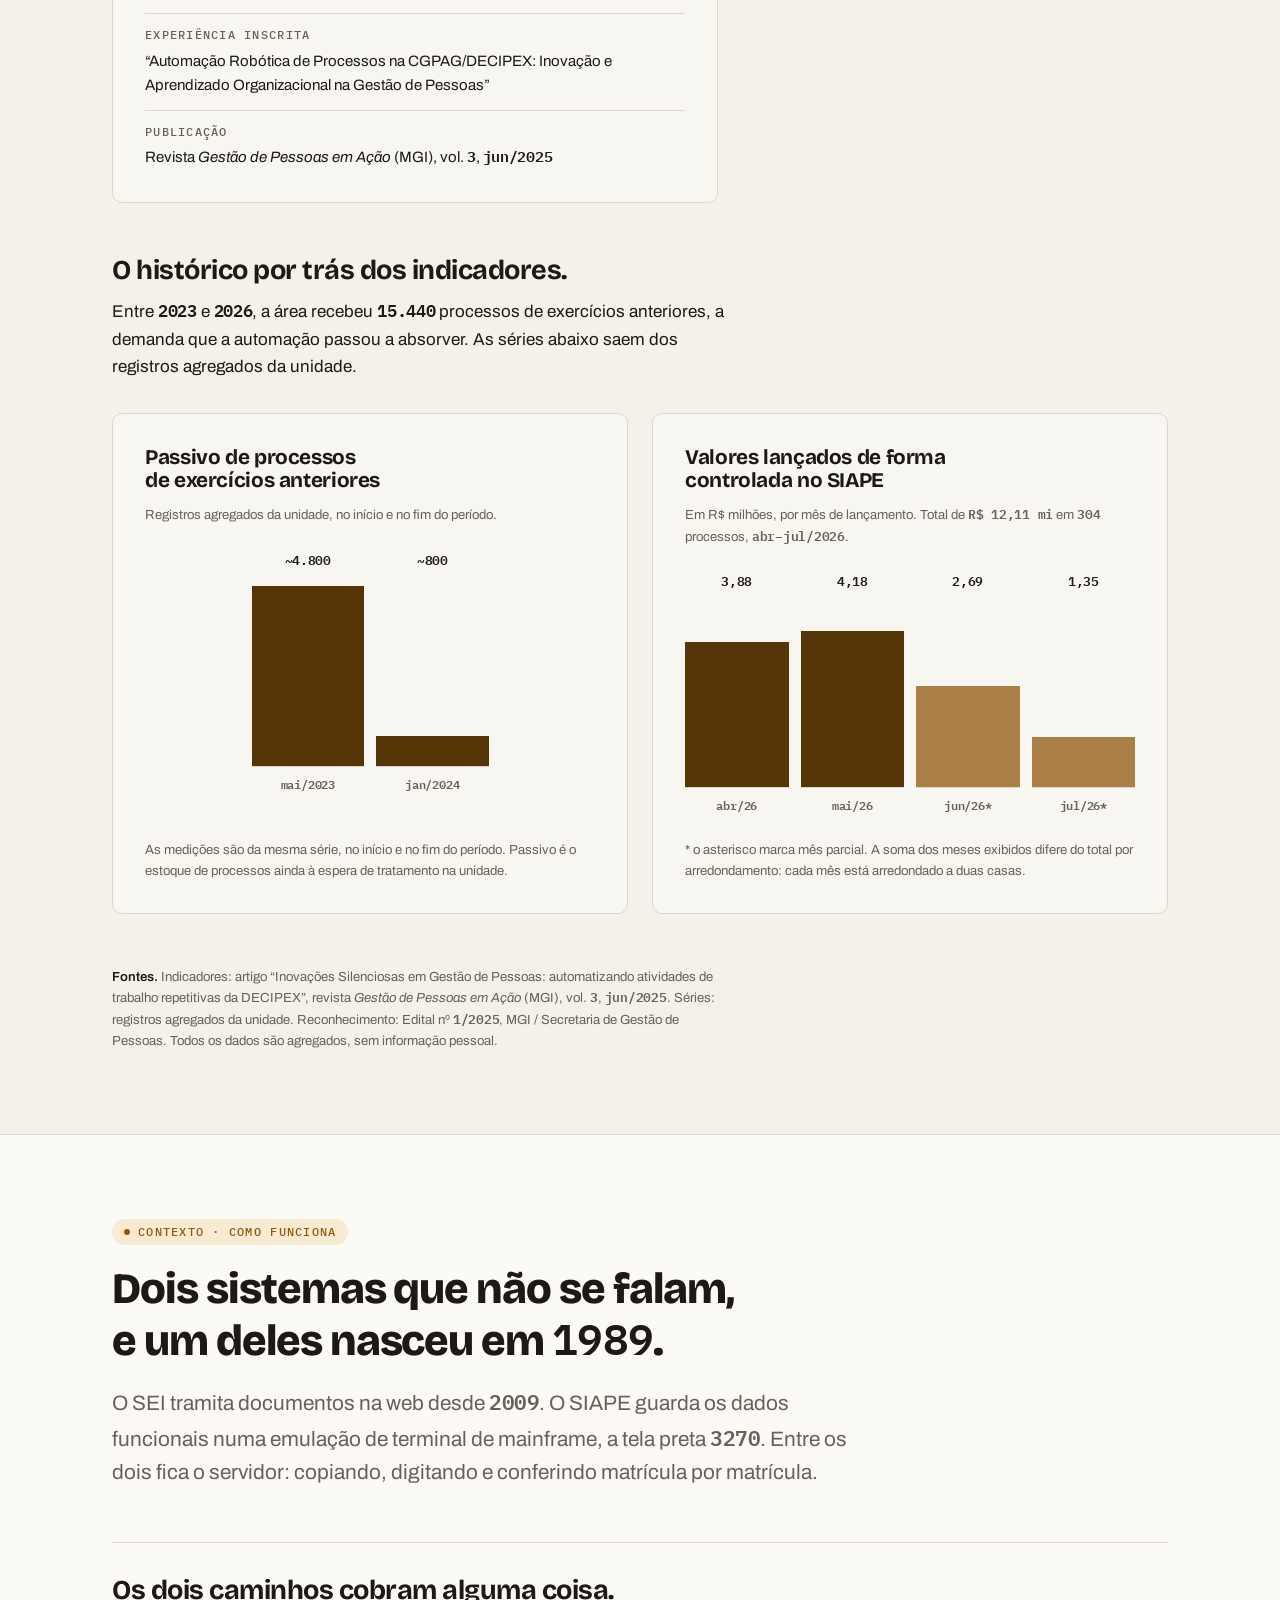
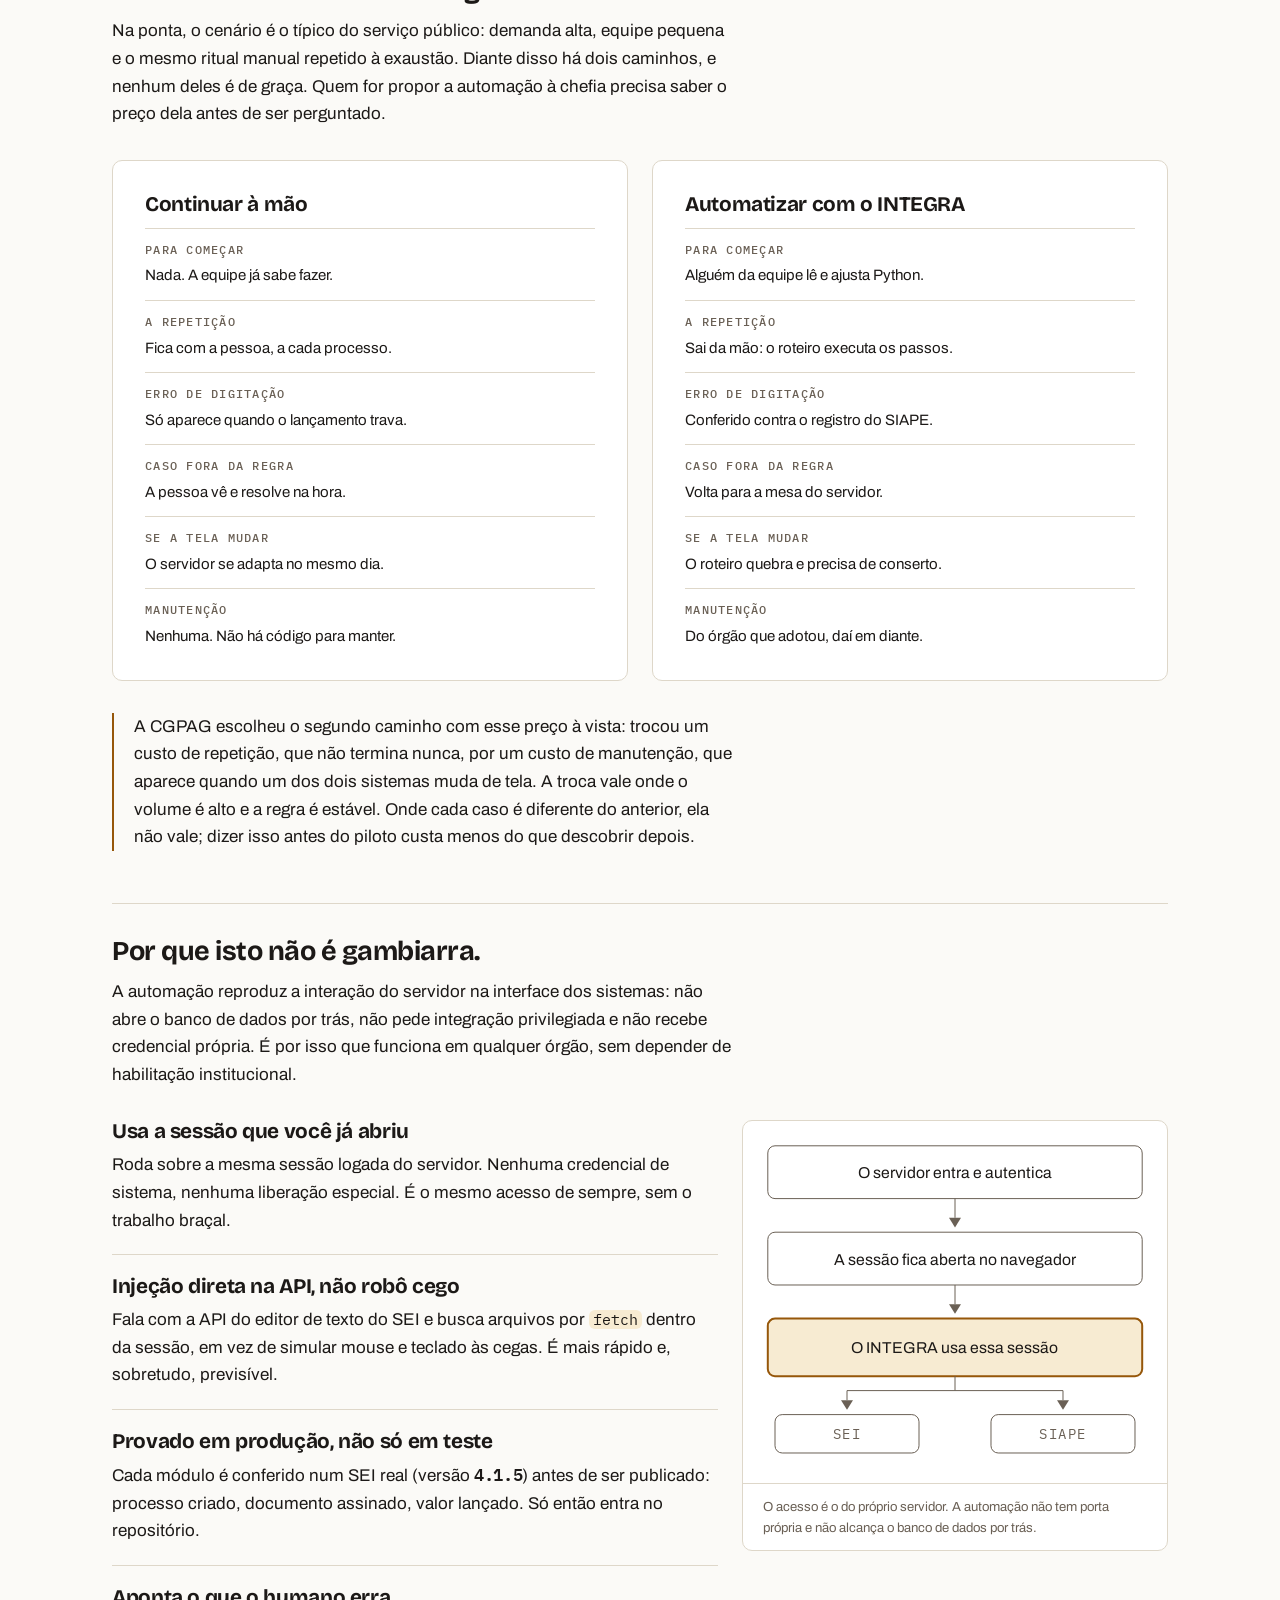
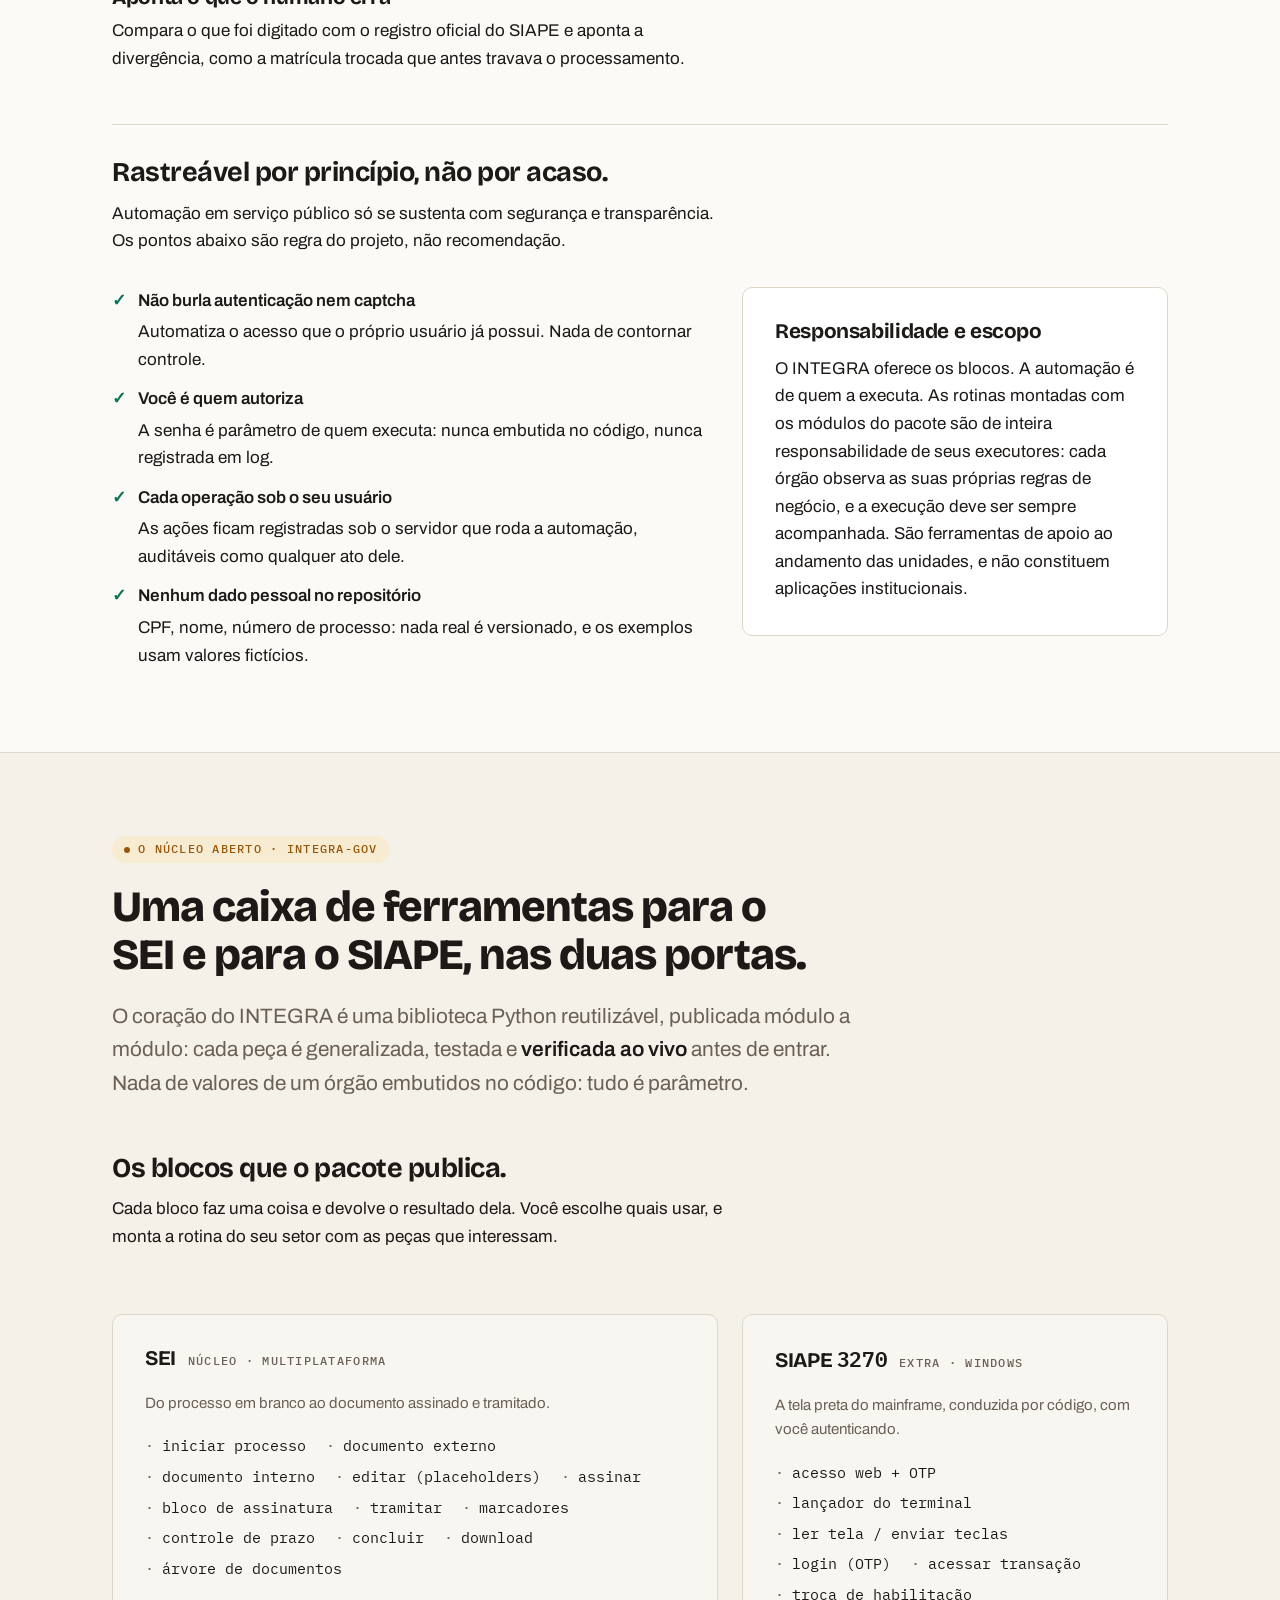
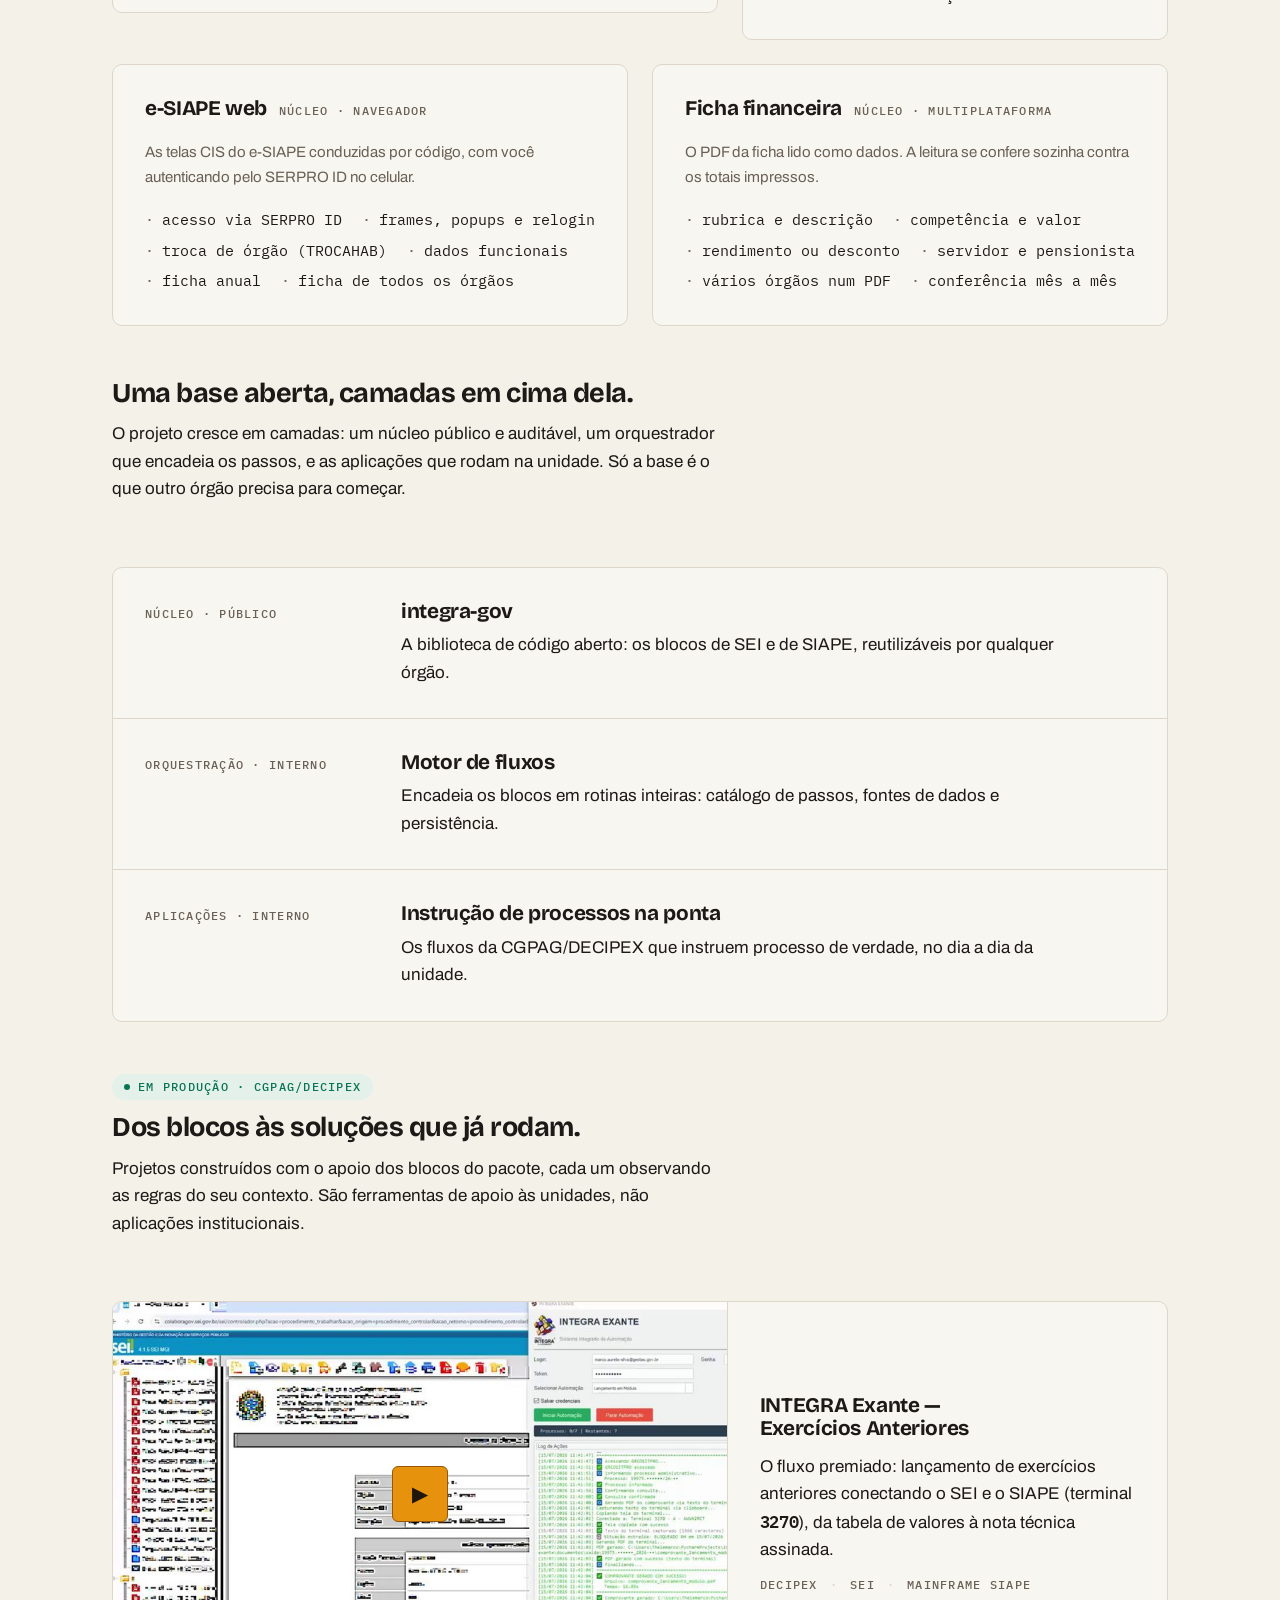
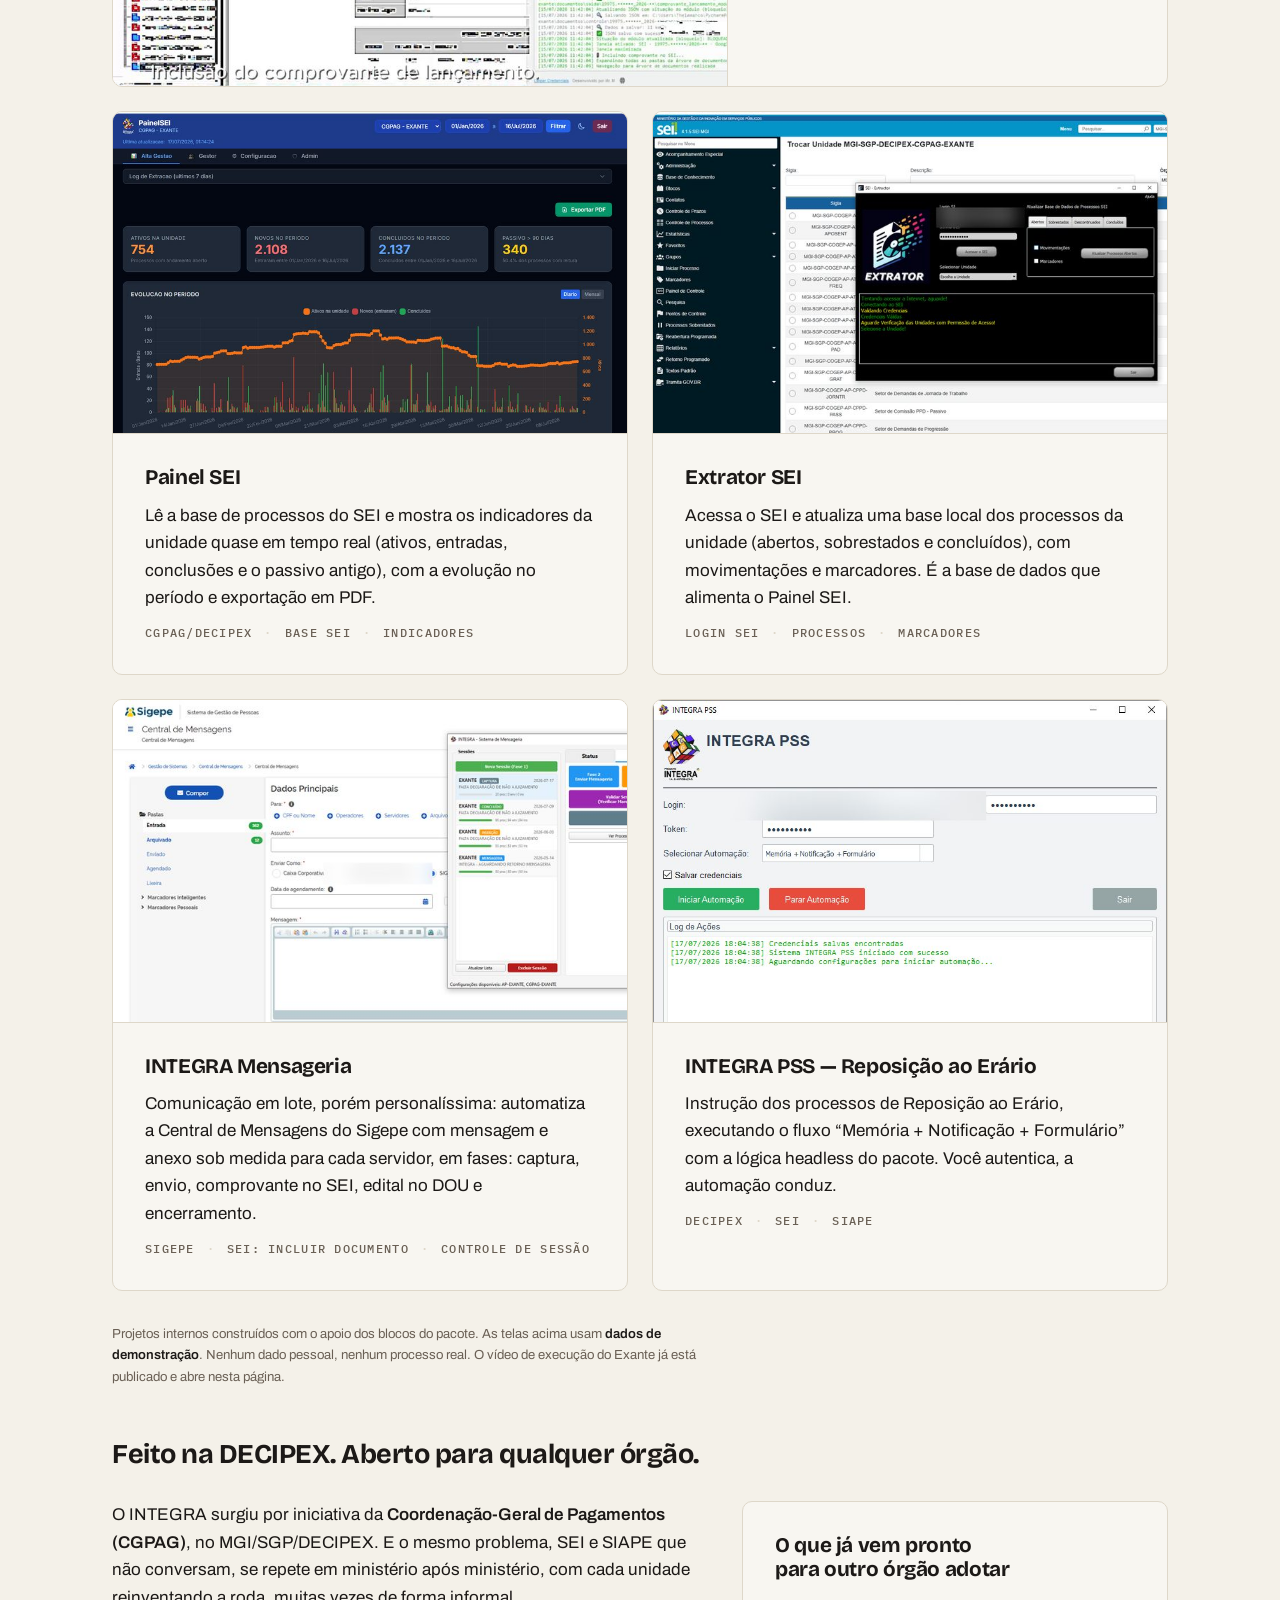
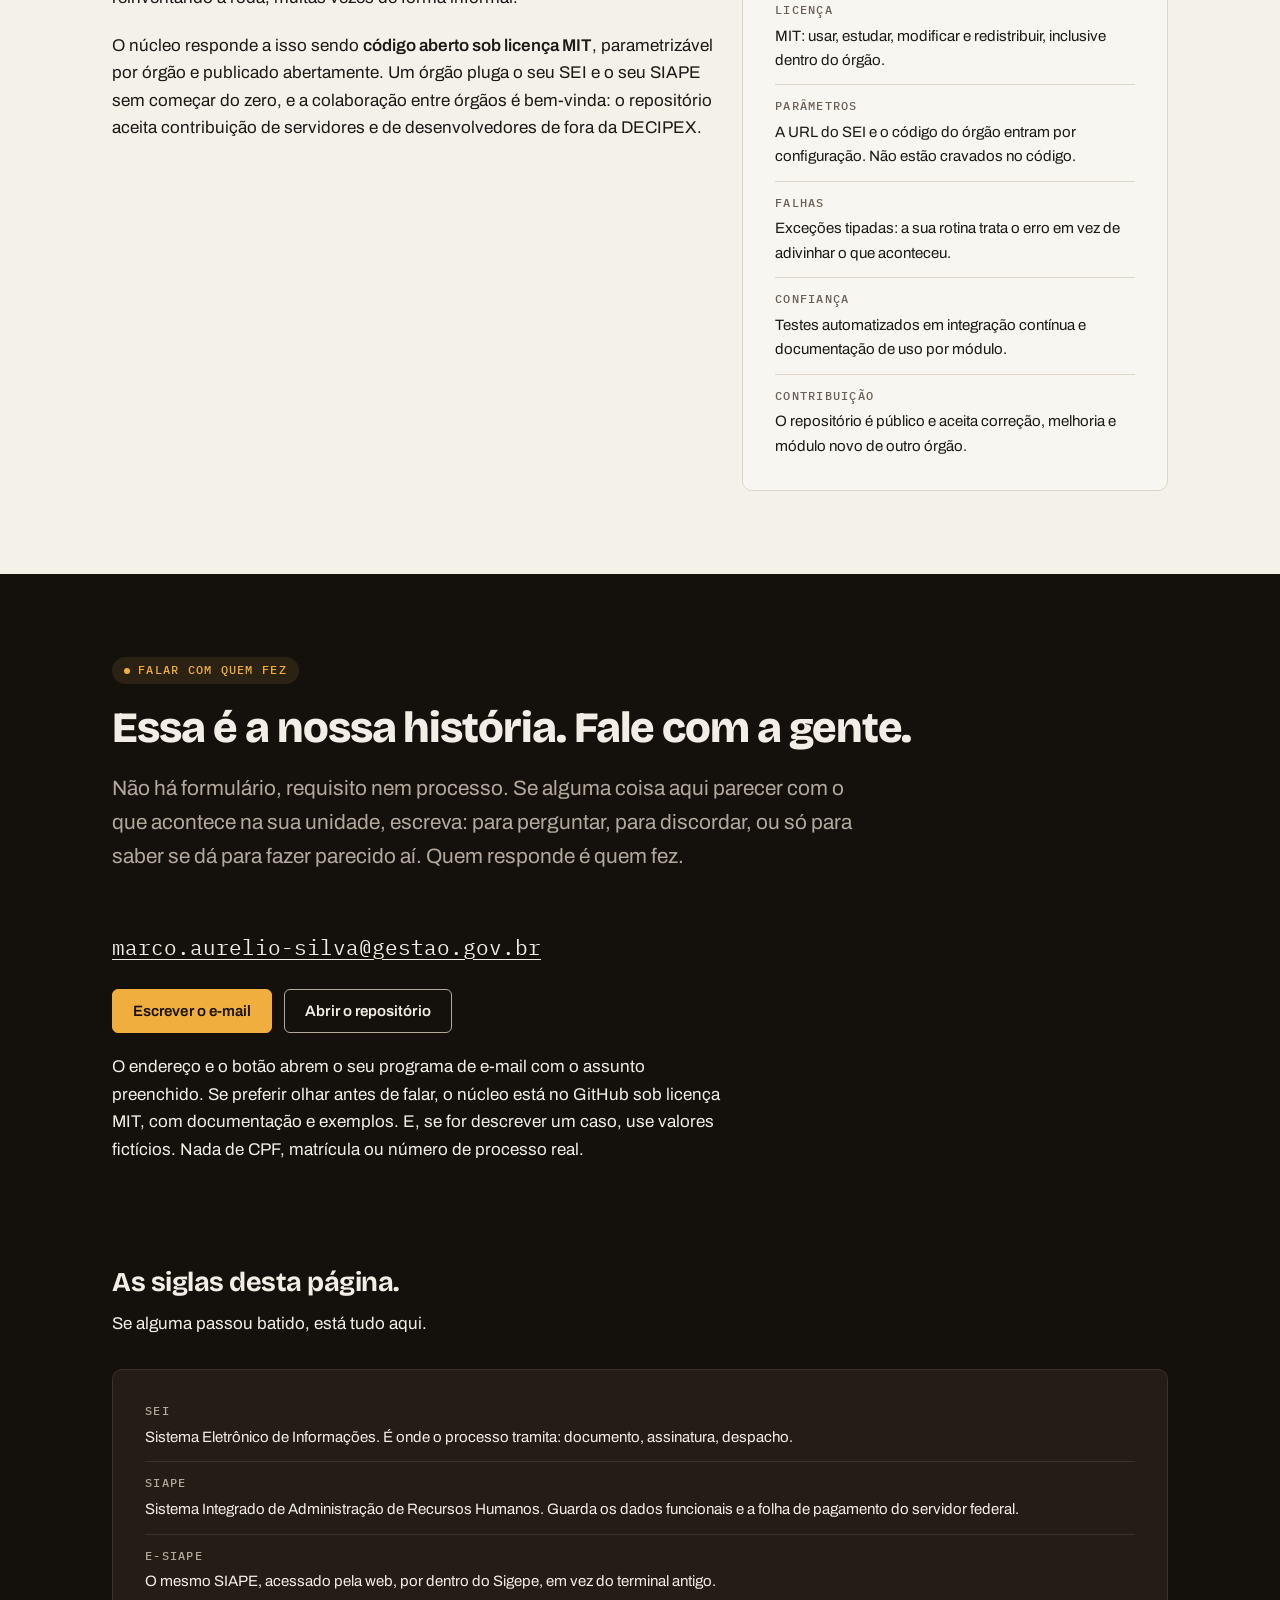
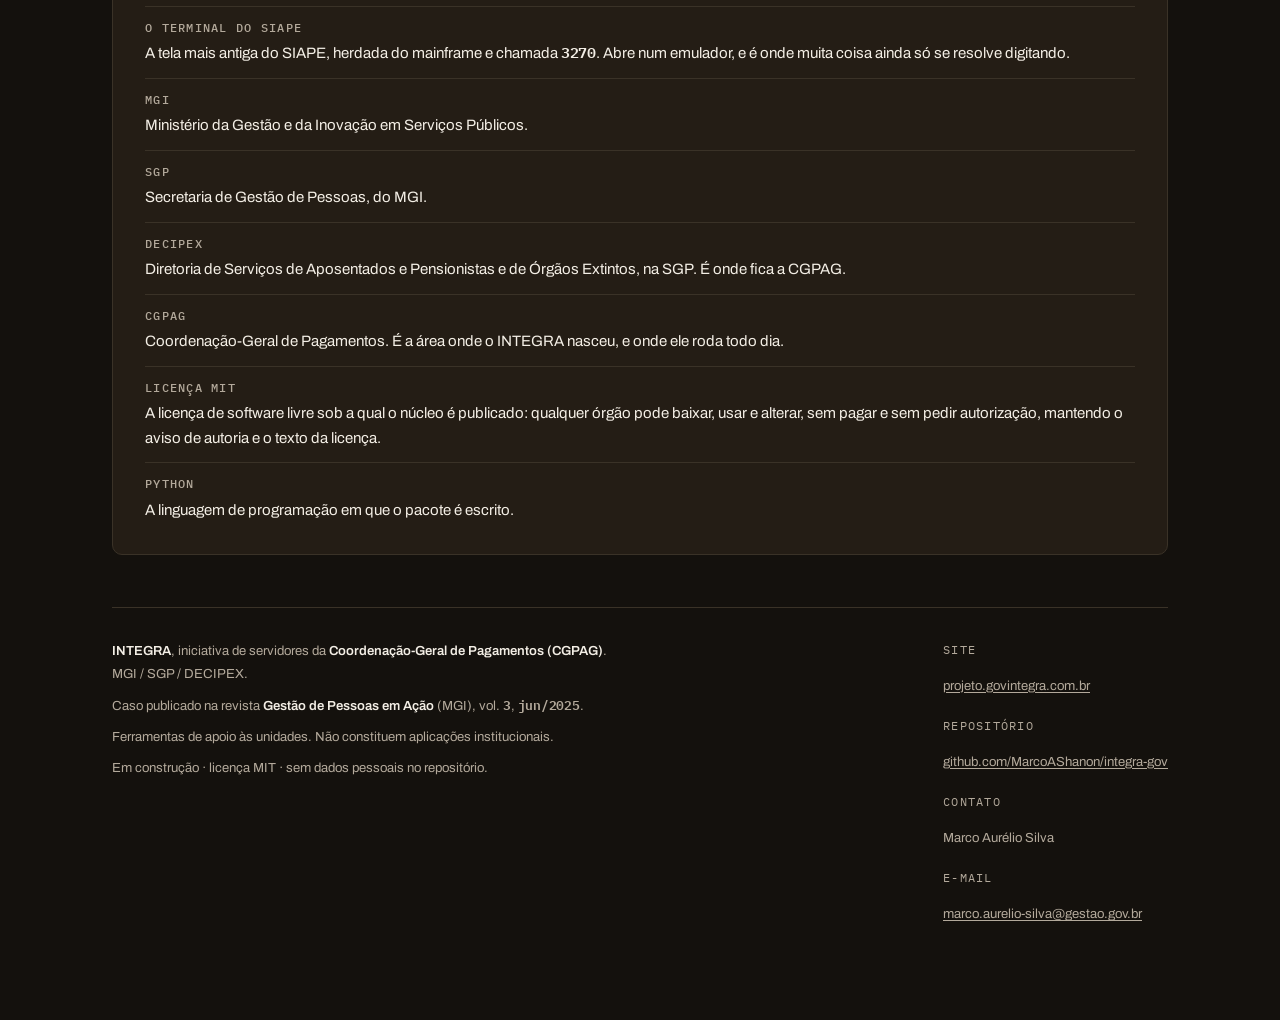
==== commit 252bed6a: "style(site): a pontuacao varia, em vez de repetir o travessao O usuario apontou que o texto usava tr" ====
--- a/site/index.html
+++ b/site/index.html
@@ -1944,7 +1944,7 @@
     <div class="grid">
 
       <div class="intro">
-        <p class="lede">O INTEGRA nasceu na ponta, na CGPAG/DECIPEX, para tirar do servidor o trabalho repetitivo entre os dois sistemas. Virou caso publicado, e hoje o núcleo está em código aberto — para outro órgão replicar.</p>
+        <p class="lede">O INTEGRA nasceu na ponta, na CGPAG/DECIPEX, para tirar do servidor o trabalho repetitivo entre os dois sistemas. Virou caso publicado, e hoje o núcleo está em código aberto, para outro órgão replicar.</p>
 
         <div class="acoes">
           <a class="btn btn-p" href="#conversao">Falar com quem fez</a>
@@ -2008,7 +2008,7 @@
     <div class="abertura rise">
       <span class="pill"><span class="ponto"></span>Resultados · medidos</span>
       <h2>O passivo de exercícios anteriores caiu de <span class="num">~4.800</span> para <span class="num">~800</span> processos.</h2>
-      <p class="lede">Aconteceu na CGPAG/DECIPEX, entre <span class="num">mai/2023</span> e <span class="num">jan/2024</span>. Os números desta seção saem do histórico de movimentações do SEI e dos registros agregados da unidade — sem informação pessoal — e cada um traz a sua fonte.</p>
+      <p class="lede">Aconteceu na CGPAG/DECIPEX, entre <span class="num">mai/2023</span> e <span class="num">jan/2024</span>. Os números desta seção saem do histórico de movimentações do SEI e dos registros agregados da unidade. Nenhum deles traz informação pessoal, e cada um vem com a sua fonte.</p>
     </div>
 
     <!-- ---------- como isto comecou ----------
@@ -2092,14 +2092,14 @@
     <div class="bloco rise historia">
       <div class="sub">
         <h3>Como isto começou.</h3>
-        <p>Em <span class="num">2022</span>, a CGPAG contratou uma empresa pública de tecnologia para automatizar os processos de exercícios anteriores — o volume já não cabia nas mãos da equipe. O trabalho parou na fase de viabilidade: depois de cerca de seis meses acompanhando os servidores que faziam a tarefa, a conclusão foi que não era viável, dada a complexidade do processo.</p>
+        <p>Em <span class="num">2022</span>, a CGPAG contratou uma empresa pública de tecnologia para automatizar os processos de exercícios anteriores, porque o volume já não cabia nas mãos da equipe. O trabalho parou na fase de viabilidade: depois de cerca de seis meses acompanhando os servidores que faziam a tarefa, a conclusão foi que não era viável, dada a complexidade do processo.</p>
       </div>
 
-      <p>A coordenadora-geral não se deu por convencida. Ela já tinha visto automação funcionar em pequenos processos administrativos noutro órgão, e passou a procurar, dentro da própria equipe, alguém com alguma experiência em programação — por mínima que fosse.</p>
+      <p>A coordenadora-geral não se deu por convencida. Ela já tinha visto automação funcionar em pequenos processos administrativos noutro órgão, e passou a procurar, dentro da própria equipe, alguém com alguma experiência em programação, por mínima que fosse.</p>
 
       <p>Quem apareceu foi um analista técnico executivo com formação em TI, afastado do desenvolvimento de sistemas havia vinte anos pela própria carreira administrativa. Pediu noventa dias para estudar e mostrar um primeiro resultado. Era <span class="num">maio de 2023</span>.</p>
 
-      <p>Em trinta dias veio o primeiro resultado parcial. Em menos de seis meses, quase todo o processo estava automatizado e em operação — faltava só a análise financeira.</p>
+      <p>Em trinta dias veio o primeiro resultado parcial. Em menos de seis meses, quase todo o processo estava automatizado e em operação. Faltava só a análise financeira.</p>
 
       <p class="virada"><b>O que fez a diferença não foi saber programar. Foi conhecer o processo por dentro.</b> Quem construiu já executava aquela rotina todo dia, e não precisou analisar de fora um processo que não conhecia. A vivência abriu o caminho; o que sustentou o resultado foi revisar cada etapa, sem atalhos, até a automação responder com a mesma precisão de quem fazia o trabalho à mão.</p>
 
@@ -2107,11 +2107,11 @@
         <h3>O papel da inteligência artificial.</h3>
       </div>
 
-      <p>E é aqui que entra a inteligência artificial do nome. Em <span class="num">2023</span>, as ferramentas de IA para apoio à programação deram um salto — e foi isso que permitiu a uma pessoa entregar em seis meses o que exigiria uma equipe inteira e muito mais tempo. <b>A IA ajudou a escrever o roteiro; ela não está dentro do que roda.</b> O INTEGRA não improvisa: repete exatamente o que foi definido, do mesmo jeito, toda vez — e é essa previsibilidade que torna o resultado auditável.</p>
+      <p>E é aqui que entra a inteligência artificial do nome. Em <span class="num">2023</span>, as ferramentas de IA para apoio à programação deram um salto, e foi isso que permitiu a uma pessoa entregar em seis meses o que exigiria uma equipe inteira e muito mais tempo. <b>A IA ajudou a escrever o roteiro; ela não está dentro do que roda.</b> O INTEGRA não improvisa: repete exatamente o que foi definido, do mesmo jeito, toda vez. É essa previsibilidade que torna o resultado auditável.</p>
 
       <p>Nada disso teve ambiente de teste. Não havia área controlada à disposição, então cada pedaço foi conferido aos poucos, em partes pequenas, com o cuidado que a ausência de rede de proteção exige.</p>
 
-      <p>Depois foi crescendo: cada automação nova partia da anterior. E quando ficou claro que as mesmas peças serviam a fluxos diferentes, elas viraram módulos — o pacote que está publicado aqui.</p>
+      <p>Depois foi crescendo: cada automação nova partia da anterior. E quando ficou claro que as mesmas peças serviam a fluxos diferentes, elas viraram módulos. É o pacote que está publicado aqui.</p>
     </div>
 
     <!-- Os tres indicadores. A metrica e o titulo do cartao; o contexto
@@ -2133,7 +2133,7 @@
 
       <div class="card ind rise" data-atraso="3">
         <span class="num-g">8 → 4</span>
-        <p class="ind-ctx">técnicos na rotina de exercícios anteriores — a outra metade da equipe foi redirecionada para outras frentes.</p>
+        <p class="ind-ctx">técnicos na rotina de exercícios anteriores; a outra metade da equipe foi redirecionada para outras frentes.</p>
         <p class="ind-fonte">Revista <cite>Gestão de Pessoas em Ação</cite> (MGI), vol.&nbsp;<span class="num">3</span>, <span class="num">jun/2025</span>.</p>
       </div>
 
@@ -2188,7 +2188,7 @@
     <div class="series">
       <div class="sub">
         <h3>O histórico por trás dos indicadores.</h3>
-        <p>Entre <span class="num">2023</span> e <span class="num">2026</span>, a área recebeu <span class="num">15.440</span> processos de exercícios anteriores — a demanda que a automação passou a absorver. As séries abaixo saem dos registros agregados da unidade.</p>
+        <p>Entre <span class="num">2023</span> e <span class="num">2026</span>, a área recebeu <span class="num">15.440</span> processos de exercícios anteriores, a demanda que a automação passou a absorver. As séries abaixo saem dos registros agregados da unidade.</p>
       </div>
 
       <div class="graficos grid">
@@ -2268,8 +2268,8 @@
 
     <div class="abertura rise">
       <span class="pill"><span class="ponto"></span>Contexto · como funciona</span>
-      <h2>Dois sistemas que não se falam — e um deles nasceu em <span class="num">1989</span>.</h2>
-      <p class="lede">O SEI tramita documentos na web desde <span class="num">2009</span>. O SIAPE guarda os dados funcionais numa emulação de terminal de mainframe — a tela preta <span class="num">3270</span>. Entre os dois fica o servidor: copiando, digitando e conferindo matrícula por matrícula.</p>
+      <h2>Dois sistemas que não se falam, e um deles nasceu em <span class="num">1989</span>.</h2>
+      <p class="lede">O SEI tramita documentos na web desde <span class="num">2009</span>. O SIAPE guarda os dados funcionais numa emulação de terminal de mainframe, a tela preta <span class="num">3270</span>. Entre os dois fica o servidor: copiando, digitando e conferindo matrícula por matrícula.</p>
     </div>
 
     <!-- ---------- a comparacao honesta ---------- -->
@@ -2305,7 +2305,7 @@
         </div>
       </div>
 
-      <p class="posicao">A CGPAG escolheu o segundo caminho com esse preço à vista: trocou um custo de repetição, que não termina nunca, por um custo de manutenção, que aparece quando um dos dois sistemas muda de tela. A troca vale onde o volume é alto e a regra é estável. Onde cada caso é diferente do anterior, ela não vale — e dizer isso antes do piloto custa menos do que descobrir depois.</p>
+      <p class="posicao">A CGPAG escolheu o segundo caminho com esse preço à vista: trocou um custo de repetição, que não termina nunca, por um custo de manutenção, que aparece quando um dos dois sistemas muda de tela. A troca vale onde o volume é alto e a regra é estável. Onde cada caso é diferente do anterior, ela não vale; dizer isso antes do piloto custa menos do que descobrir depois.</p>
     </div>
 
     <!-- ---------- a mecanica: por que nao e gambiarra ---------- -->
@@ -2319,7 +2319,7 @@
         <ul class="mecanica">
           <li>
             <h4>Usa a sessão que você já abriu</h4>
-            <p>Roda sobre a mesma sessão logada do servidor. Nenhuma credencial de sistema, nenhuma liberação especial — o mesmo acesso de sempre, sem o trabalho braçal.</p>
+            <p>Roda sobre a mesma sessão logada do servidor. Nenhuma credencial de sistema, nenhuma liberação especial. É o mesmo acesso de sempre, sem o trabalho braçal.</p>
           </li>
           <li>
             <h4>Injeção direta na API, não robô cego</h4>
@@ -2327,11 +2327,11 @@
           </li>
           <li>
             <h4>Provado em produção, não só em teste</h4>
-            <p>Cada módulo é conferido num SEI real — versão <span class="num">4.1.5</span> — antes de ser publicado: processo criado, documento assinado, valor lançado. Só então entra no repositório.</p>
+            <p>Cada módulo é conferido num SEI real (versão <span class="num">4.1.5</span>) antes de ser publicado: processo criado, documento assinado, valor lançado. Só então entra no repositório.</p>
           </li>
           <li>
             <h4>Aponta o que o humano erra</h4>
-            <p>Compara o que foi digitado com o registro oficial do SIAPE e aponta a divergência — como a matrícula trocada que antes travava o processamento.</p>
+            <p>Compara o que foi digitado com o registro oficial do SIAPE e aponta a divergência, como a matrícula trocada que antes travava o processamento.</p>
           </li>
         </ul>
 
@@ -2381,15 +2381,15 @@
 
       <div class="grid">
         <ul class="lista-ok">
-          <li><span><b>Não burla autenticação nem captcha</b>Automatiza o acesso que o próprio usuário já possui — nada de contornar controle.</span></li>
+          <li><span><b>Não burla autenticação nem captcha</b>Automatiza o acesso que o próprio usuário já possui. Nada de contornar controle.</span></li>
           <li><span><b>Você é quem autoriza</b>A senha é parâmetro de quem executa: nunca embutida no código, nunca registrada em log.</span></li>
-          <li><span><b>Cada operação sob o seu usuário</b>As ações ficam registradas sob o servidor que roda a automação — auditáveis, como qualquer ato dele.</span></li>
+          <li><span><b>Cada operação sob o seu usuário</b>As ações ficam registradas sob o servidor que roda a automação, auditáveis como qualquer ato dele.</span></li>
           <li><span><b>Nenhum dado pessoal no repositório</b>CPF, nome, número de processo: nada real é versionado, e os exemplos usam valores fictícios.</span></li>
         </ul>
 
         <div class="card escopo">
           <h4>Responsabilidade e escopo</h4>
-          <p>O INTEGRA oferece os blocos — a automação é de quem a executa. As rotinas montadas com os módulos do pacote são de inteira responsabilidade de seus executores: cada órgão observa as suas próprias regras de negócio, e a execução deve ser sempre acompanhada. São ferramentas de apoio ao andamento das unidades, e não constituem aplicações institucionais.</p>
+          <p>O INTEGRA oferece os blocos. A automação é de quem a executa. As rotinas montadas com os módulos do pacote são de inteira responsabilidade de seus executores: cada órgão observa as suas próprias regras de negócio, e a execução deve ser sempre acompanhada. São ferramentas de apoio ao andamento das unidades, e não constituem aplicações institucionais.</p>
         </div>
       </div>
     </div>
@@ -2423,14 +2423,14 @@
     <div class="abertura rise">
       <span class="pill"><span class="ponto"></span>O núcleo aberto · integra-gov</span>
       <h2>Uma caixa de ferramentas para o SEI e para o SIAPE, nas duas portas.</h2>
-      <p class="lede">O coração do INTEGRA é uma biblioteca Python reutilizável, publicada módulo a módulo — cada peça generalizada, testada e <b>verificada ao vivo</b> antes de entrar. Nada de valores de um órgão embutidos no código: tudo é parâmetro.</p>
+      <p class="lede">O coração do INTEGRA é uma biblioteca Python reutilizável, publicada módulo a módulo: cada peça é generalizada, testada e <b>verificada ao vivo</b> antes de entrar. Nada de valores de um órgão embutidos no código: tudo é parâmetro.</p>
     </div>
 
     <!-- ============ os blocos ============ -->
     <div class="bloco">
       <div class="cabeca rise">
         <h3>Os blocos que o pacote publica.</h3>
-        <p class="sub">Cada bloco faz uma coisa e devolve o resultado dela. Você escolhe quais usar — e monta a rotina do seu setor com as peças que interessam.</p>
+        <p class="sub">Cada bloco faz uma coisa e devolve o resultado dela. Você escolhe quais usar, e monta a rotina do seu setor com as peças que interessam.</p>
       </div>
 
       <div class="grid mods">
@@ -2461,7 +2461,7 @@
             <h4>SIAPE <span class="num">3270</span></h4>
             <span class="tag">extra · Windows</span>
           </div>
-          <p class="modulo-sub">A tela preta do mainframe, conduzida por código — com você autenticando.</p>
+          <p class="modulo-sub">A tela preta do mainframe, conduzida por código, com você autenticando.</p>
           <ul class="blocos">
             <li>acesso web + OTP</li>
             <li>lançador do terminal</li>
@@ -2477,7 +2477,7 @@
             <h4>e-SIAPE web</h4>
             <span class="tag">núcleo · navegador</span>
           </div>
-          <p class="modulo-sub">As telas CIS do e-SIAPE conduzidas por código — com você autenticando pelo SERPRO ID no celular.</p>
+          <p class="modulo-sub">As telas CIS do e-SIAPE conduzidas por código, com você autenticando pelo SERPRO ID no celular.</p>
           <ul class="blocos">
             <li>acesso via SERPRO ID</li>
             <li>frames, popups e relogin</li>
@@ -2493,7 +2493,7 @@
             <h4>Ficha financeira</h4>
             <span class="tag">núcleo · multiplataforma</span>
           </div>
-          <p class="modulo-sub">O PDF da ficha lido como dados — e a leitura se confere sozinha contra os totais impressos.</p>
+          <p class="modulo-sub">O PDF da ficha lido como dados. A leitura se confere sozinha contra os totais impressos.</p>
           <ul class="blocos">
             <li>rubrica e descrição</li>
             <li>competência e valor</li>
@@ -2525,7 +2525,7 @@
           <span class="tag">orquestração · interno</span>
           <div class="camada-txt">
             <h4>Motor de fluxos</h4>
-            <p>Encadeia os blocos em rotinas inteiras — catálogo de passos, fontes de dados e persistência.</p>
+            <p>Encadeia os blocos em rotinas inteiras: catálogo de passos, fontes de dados e persistência.</p>
           </div>
         </div>
         <div class="camada">
@@ -2543,7 +2543,7 @@
       <div class="cabeca rise">
         <span class="pill ok"><span class="ponto"></span>Em produção · CGPAG/DECIPEX</span>
         <h3>Dos blocos às soluções que já rodam.</h3>
-        <p class="sub">Projetos construídos com o apoio dos blocos do pacote — cada um observando as regras do seu contexto. São ferramentas de apoio às unidades, não aplicações institucionais.</p>
+        <p class="sub">Projetos construídos com o apoio dos blocos do pacote, cada um observando as regras do seu contexto. São ferramentas de apoio às unidades, não aplicações institucionais.</p>
       </div>
 
       <div class="grid vitrine">
@@ -2575,7 +2575,7 @@
           </div>
           <div class="corpo">
             <h4>Painel SEI</h4>
-            <p>Lê a base de processos do SEI e mostra os indicadores da unidade quase em tempo real — ativos, entradas, conclusões e o passivo antigo —, com a evolução no período e exportação em PDF.</p>
+            <p>Lê a base de processos do SEI e mostra os indicadores da unidade quase em tempo real (ativos, entradas, conclusões e o passivo antigo), com a evolução no período e exportação em PDF.</p>
             <ul class="tags">
               <li>CGPAG/DECIPEX</li>
               <li>base SEI</li>
@@ -2592,7 +2592,7 @@
           </div>
           <div class="corpo">
             <h4>Extrator SEI</h4>
-            <p>Acessa o SEI e atualiza uma base local dos processos da unidade — abertos, sobrestados e concluídos —, com movimentações e marcadores. É a base de dados que alimenta o Painel SEI.</p>
+            <p>Acessa o SEI e atualiza uma base local dos processos da unidade (abertos, sobrestados e concluídos), com movimentações e marcadores. É a base de dados que alimenta o Painel SEI.</p>
             <ul class="tags">
               <li>login SEI</li>
               <li>processos</li>
@@ -2609,7 +2609,7 @@
           </div>
           <div class="corpo">
             <h4>INTEGRA Mensageria</h4>
-            <p>Comunicação em lote, porém personalíssima: automatiza a Central de Mensagens do Sigepe com mensagem e anexo sob medida para cada servidor, em fases — captura, envio, comprovante no SEI, edital no DOU e encerramento.</p>
+            <p>Comunicação em lote, porém personalíssima: automatiza a Central de Mensagens do Sigepe com mensagem e anexo sob medida para cada servidor, em fases: captura, envio, comprovante no SEI, edital no DOU e encerramento.</p>
             <ul class="tags">
               <li>Sigepe</li>
               <li>SEI: incluir documento</li>
@@ -2626,7 +2626,7 @@
           </div>
           <div class="corpo">
             <h4>INTEGRA PSS — Reposição ao Erário</h4>
-            <p>Instrução dos processos de Reposição ao Erário, executando o fluxo “Memória + Notificação + Formulário” com a lógica headless do pacote — você autentica, a automação conduz.</p>
+            <p>Instrução dos processos de Reposição ao Erário, executando o fluxo “Memória + Notificação + Formulário” com a lógica headless do pacote. Você autentica, a automação conduz.</p>
             <ul class="tags">
               <li>DECIPEX</li>
               <li>SEI</li>
@@ -2637,7 +2637,7 @@
 
       </div>
 
-      <p class="nota rise">Projetos internos construídos com o apoio dos blocos do pacote. As telas acima usam <b>dados de demonstração</b> — nenhum dado pessoal, nenhum processo real. O vídeo de execução do Exante já está publicado e abre nesta página.</p>
+      <p class="nota rise">Projetos internos construídos com o apoio dos blocos do pacote. As telas acima usam <b>dados de demonstração</b>. Nenhum dado pessoal, nenhum processo real. O vídeo de execução do Exante já está publicado e abre nesta página.</p>
     </div>
 
     <!-- ============ replicavel ============ -->
@@ -2648,8 +2648,8 @@
 
       <div class="grid replica">
         <div class="texto rise">
-          <p>O INTEGRA surgiu por iniciativa da <b>Coordenação-Geral de Pagamentos (CGPAG)</b>, no MGI/SGP/DECIPEX. E o mesmo problema — SEI e SIAPE que não conversam — se repete em ministério após ministério, com cada unidade reinventando a roda, muitas vezes de forma informal.</p>
-          <p>O núcleo responde a isso sendo <b>código aberto sob licença MIT</b>, parametrizável por órgão e publicado abertamente. Um órgão pluga o seu SEI e o seu SIAPE sem começar do zero — e a colaboração entre órgãos é bem-vinda: o repositório aceita contribuição de servidores e de desenvolvedores de fora da DECIPEX.</p>
+          <p>O INTEGRA surgiu por iniciativa da <b>Coordenação-Geral de Pagamentos (CGPAG)</b>, no MGI/SGP/DECIPEX. E o mesmo problema, SEI e SIAPE que não conversam, se repete em ministério após ministério, com cada unidade reinventando a roda, muitas vezes de forma informal.</p>
+          <p>O núcleo responde a isso sendo <b>código aberto sob licença MIT</b>, parametrizável por órgão e publicado abertamente. Um órgão pluga o seu SEI e o seu SIAPE sem começar do zero, e a colaboração entre órgãos é bem-vinda: o repositório aceita contribuição de servidores e de desenvolvedores de fora da DECIPEX.</p>
         </div>
 
         <div class="card ficha rise" data-atraso="1">
@@ -2661,7 +2661,7 @@
             </div>
             <div>
               <dt>Parâmetros</dt>
-              <dd>A URL do SEI e o código do órgão entram por configuração — não estão cravados no código.</dd>
+              <dd>A URL do SEI e o código do órgão entram por configuração. Não estão cravados no código.</dd>
             </div>
             <div>
               <dt>Falhas</dt>
@@ -2705,7 +2705,7 @@
     <div class="abertura rise">
       <span class="pill"><span class="ponto"></span>Falar com quem fez</span>
       <h2>Essa é a nossa história. Fale com a gente.</h2>
-      <p class="lede">Não há formulário, requisito nem processo. Se alguma coisa aqui parecer com o que acontece na sua unidade, escreva — para perguntar, para discordar, ou só para saber se dá para fazer parecido aí. Quem responde é quem fez.</p>
+      <p class="lede">Não há formulário, requisito nem processo. Se alguma coisa aqui parecer com o que acontece na sua unidade, escreva: para perguntar, para discordar, ou só para saber se dá para fazer parecido aí. Quem responde é quem fez.</p>
     </div>
 
     <div class="fecho rise">
@@ -2714,7 +2714,7 @@
         <a class="btn btn-p" href="mailto:marco.aurelio-silva@gestao.gov.br?subject=INTEGRA%20%E2%80%94%20conversa%20de%20diagn%C3%B3stico">Escrever o e-mail</a>
         <a class="btn btn-s" href="https://github.com/MarcoAShanon/integra-gov">Abrir o repositório</a>
       </div>
-      <p class="fuga">O endereço e o botão abrem o seu programa de e-mail com o assunto preenchido. Se preferir olhar antes de falar, o núcleo está no GitHub sob licença MIT, com documentação e exemplos. E, se for descrever um caso, use valores fictícios — nada de CPF, matrícula ou número de processo real.</p>
+      <p class="fuga">O endereço e o botão abrem o seu programa de e-mail com o assunto preenchido. Se preferir olhar antes de falar, o núcleo está no GitHub sob licença MIT, com documentação e exemplos. E, se for descrever um caso, use valores fictícios. Nada de CPF, matrícula ou número de processo real.</p>
     </div>
 
     <!-- ---------- as siglas ----------
@@ -2753,7 +2753,7 @@
           </div>
           <div>
             <dt>e-SIAPE</dt>
-            <dd>O mesmo SIAPE, acessado pela web, por dentro do Sigepe — em vez do terminal antigo.</dd>
+            <dd>O mesmo SIAPE, acessado pela web, por dentro do Sigepe, em vez do terminal antigo.</dd>
           </div>
           <div>
             <dt>O terminal do SIAPE</dt>
@@ -2789,9 +2789,9 @@
 
     <div class="rodape">
       <div class="inst">
-        <p><b>INTEGRA</b> — iniciativa de servidores da <b>Coordenação-Geral de Pagamentos (CGPAG)</b> — MGI / SGP / DECIPEX.</p>
+        <p><b>INTEGRA</b>, iniciativa de servidores da <b>Coordenação-Geral de Pagamentos (CGPAG)</b>. MGI / SGP / DECIPEX.</p>
         <p>Caso publicado na revista <b>Gestão de Pessoas em Ação</b> (MGI), vol. <span class="num">3</span>, <span class="num">jun/2025</span>.</p>
-        <p>Ferramentas de apoio às unidades — não constituem aplicações institucionais.</p>
+        <p>Ferramentas de apoio às unidades. Não constituem aplicações institucionais.</p>
         <p>Em construção · licença MIT · sem dados pessoais no repositório.</p>
       </div>
       <div class="contato">
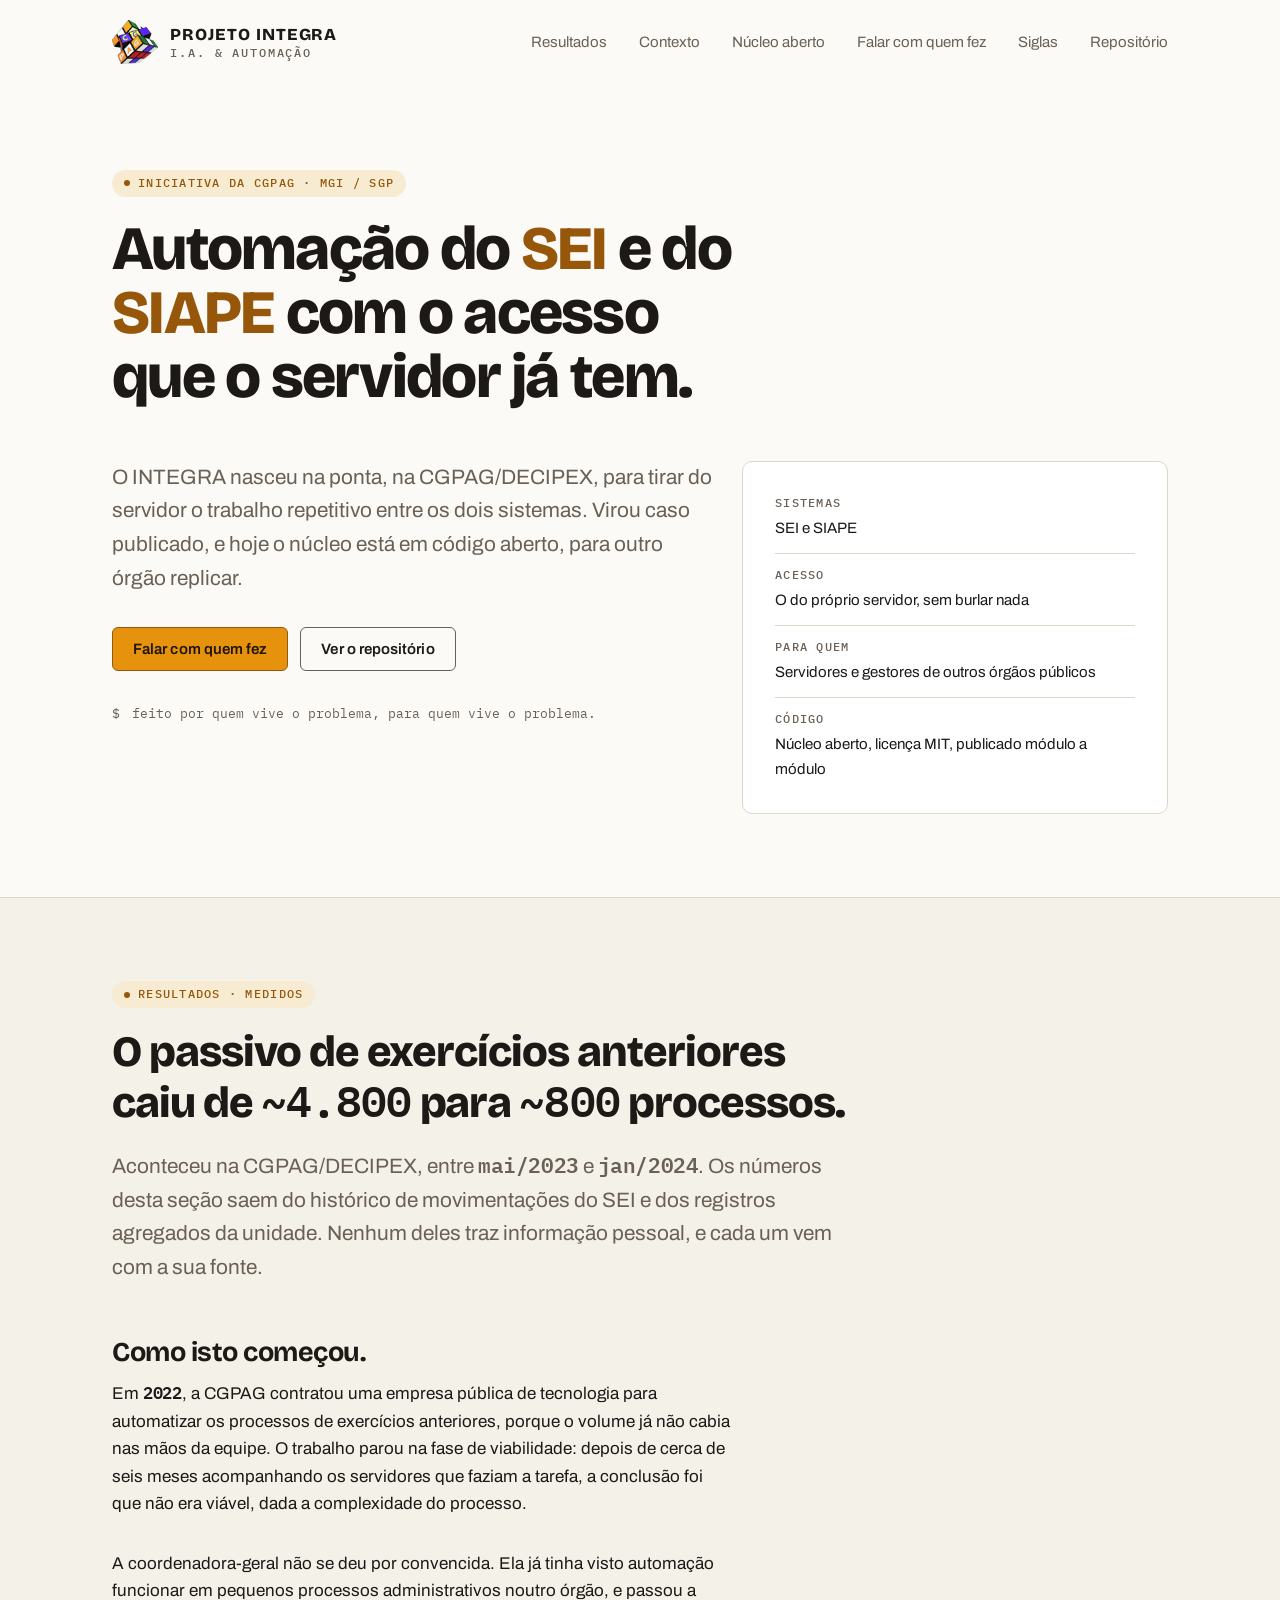
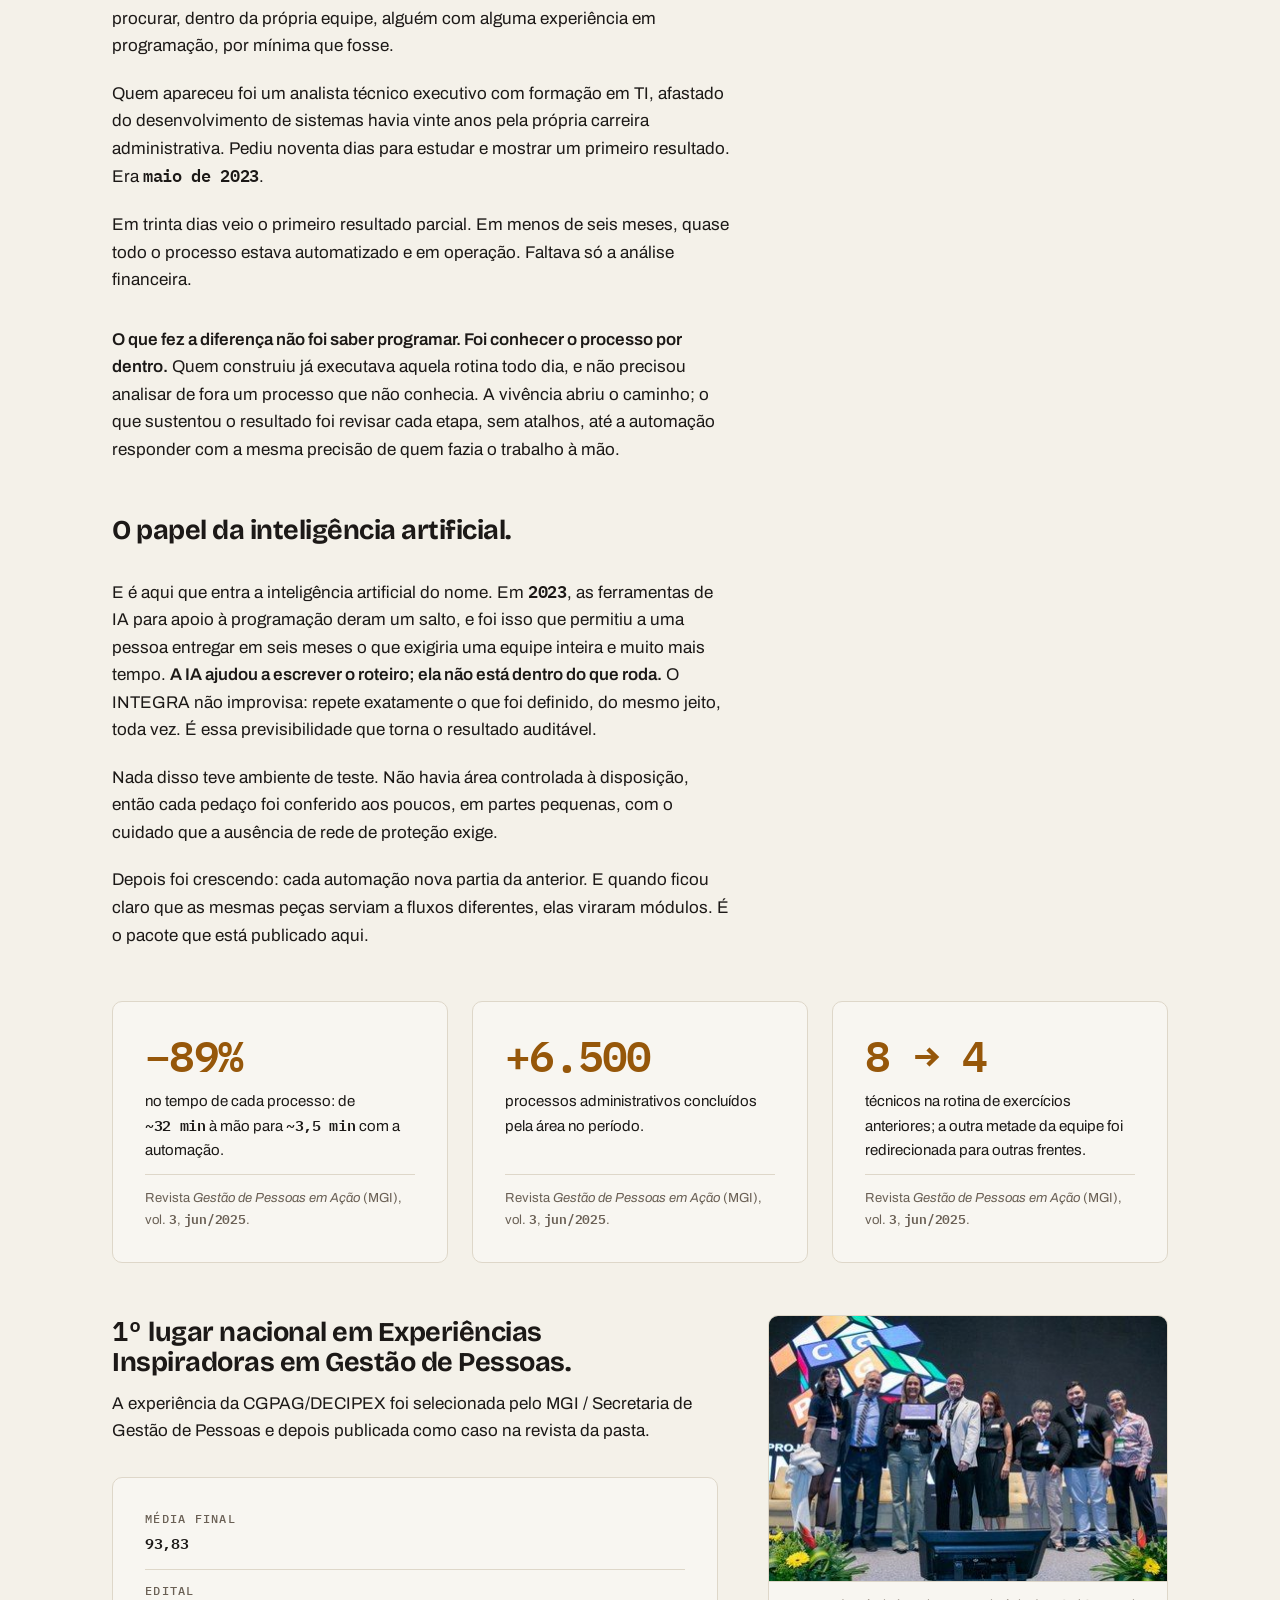
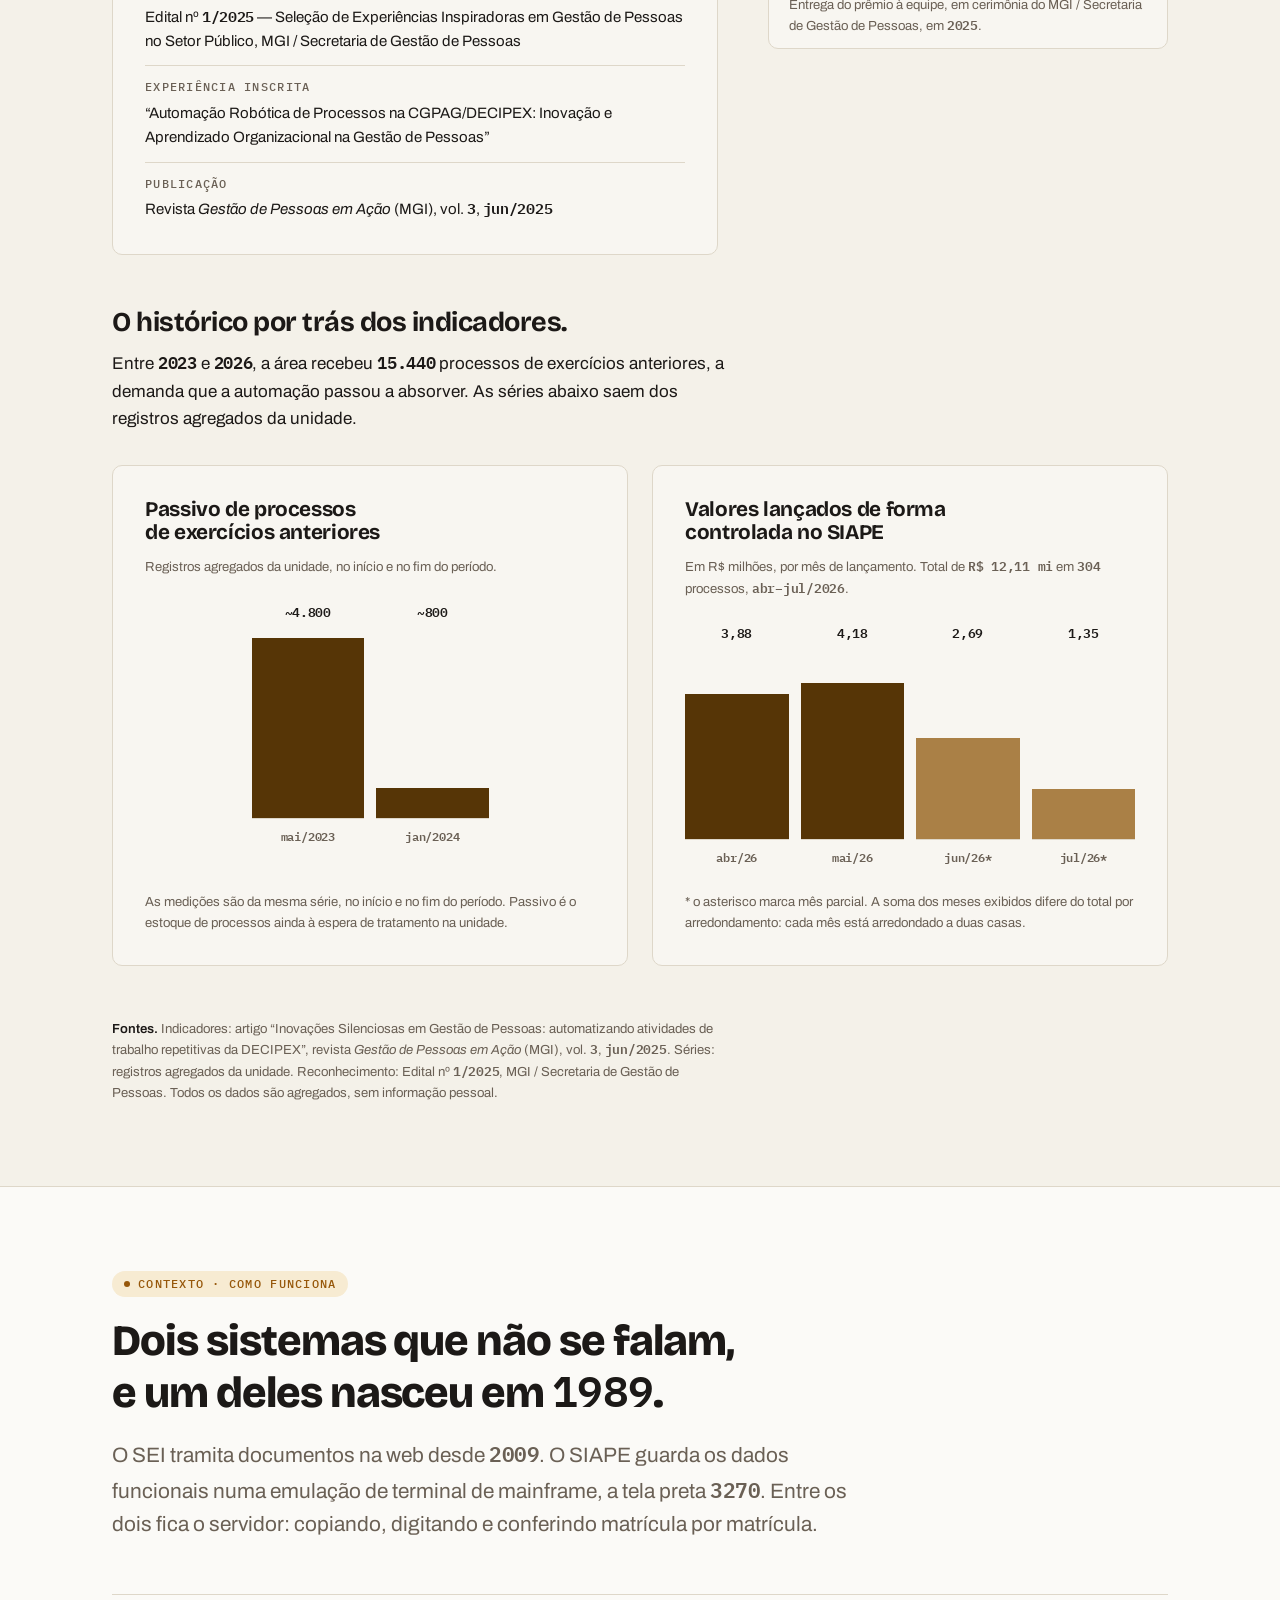
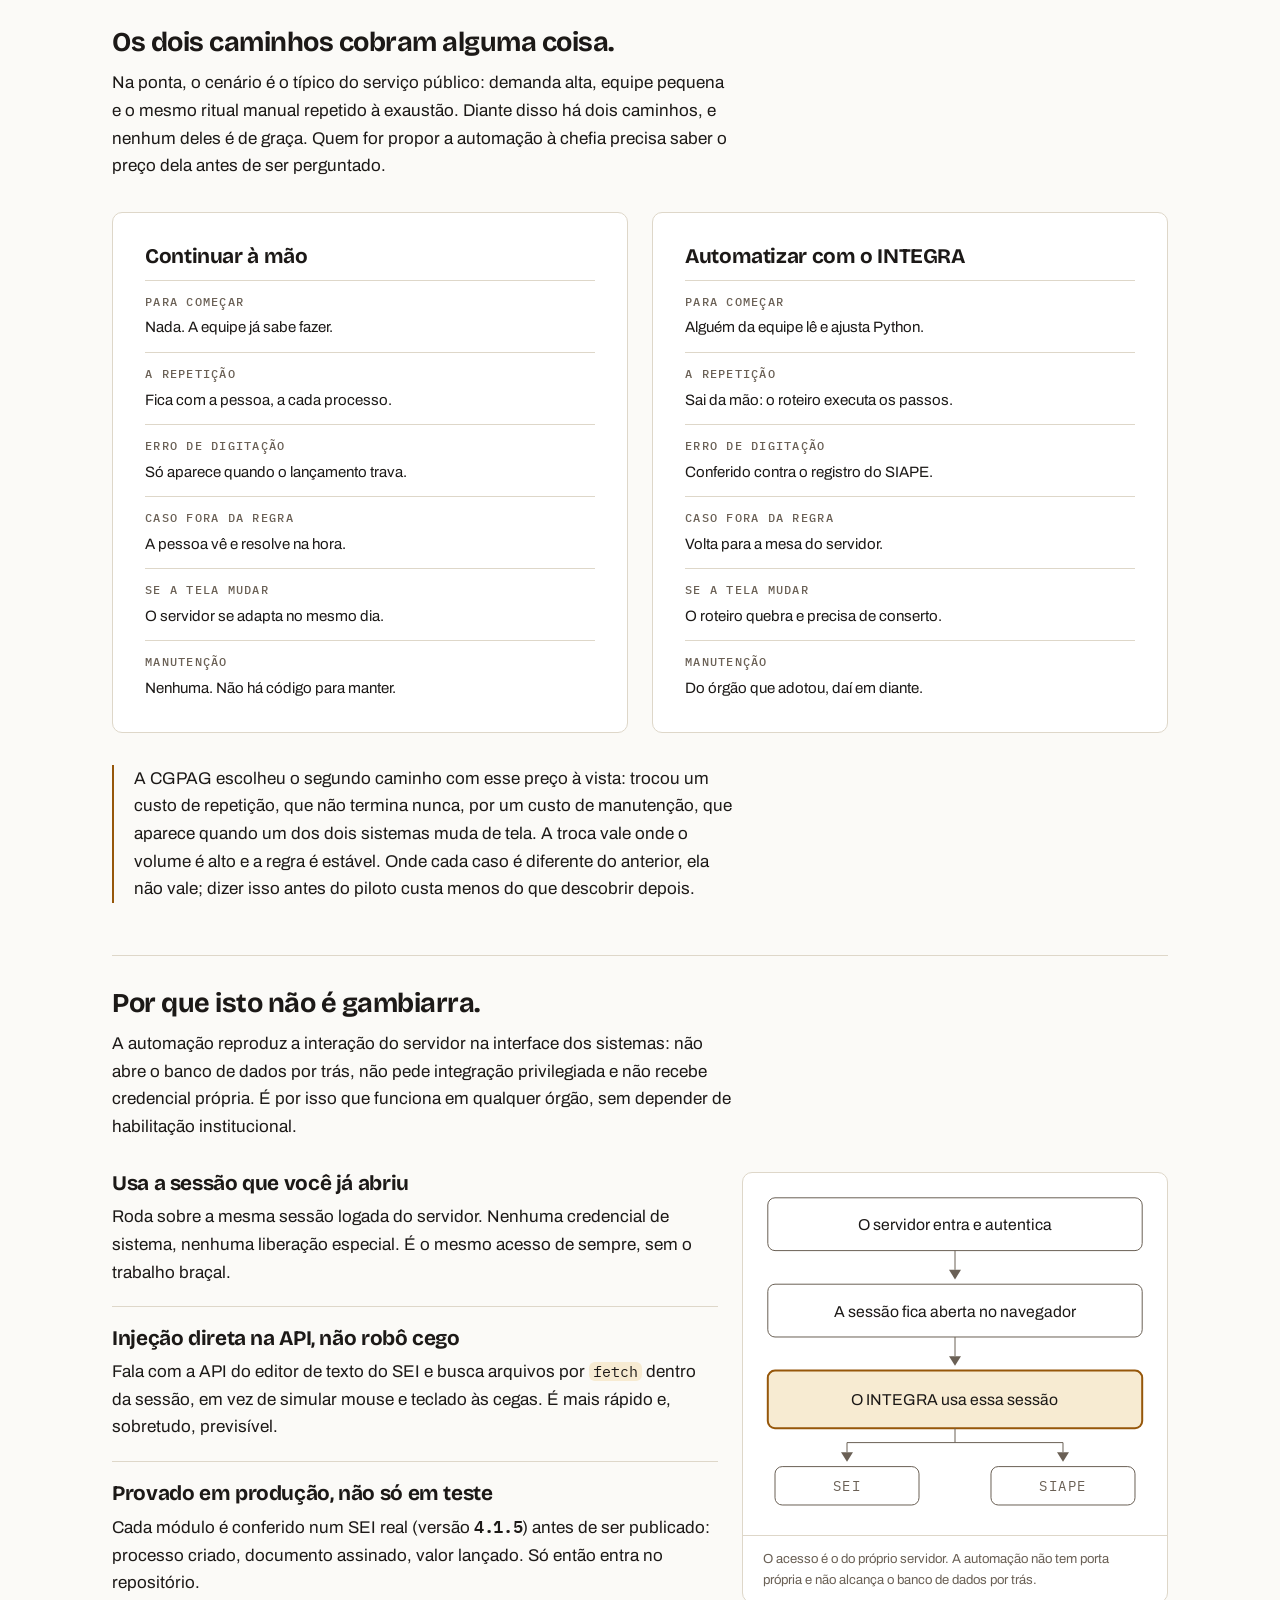
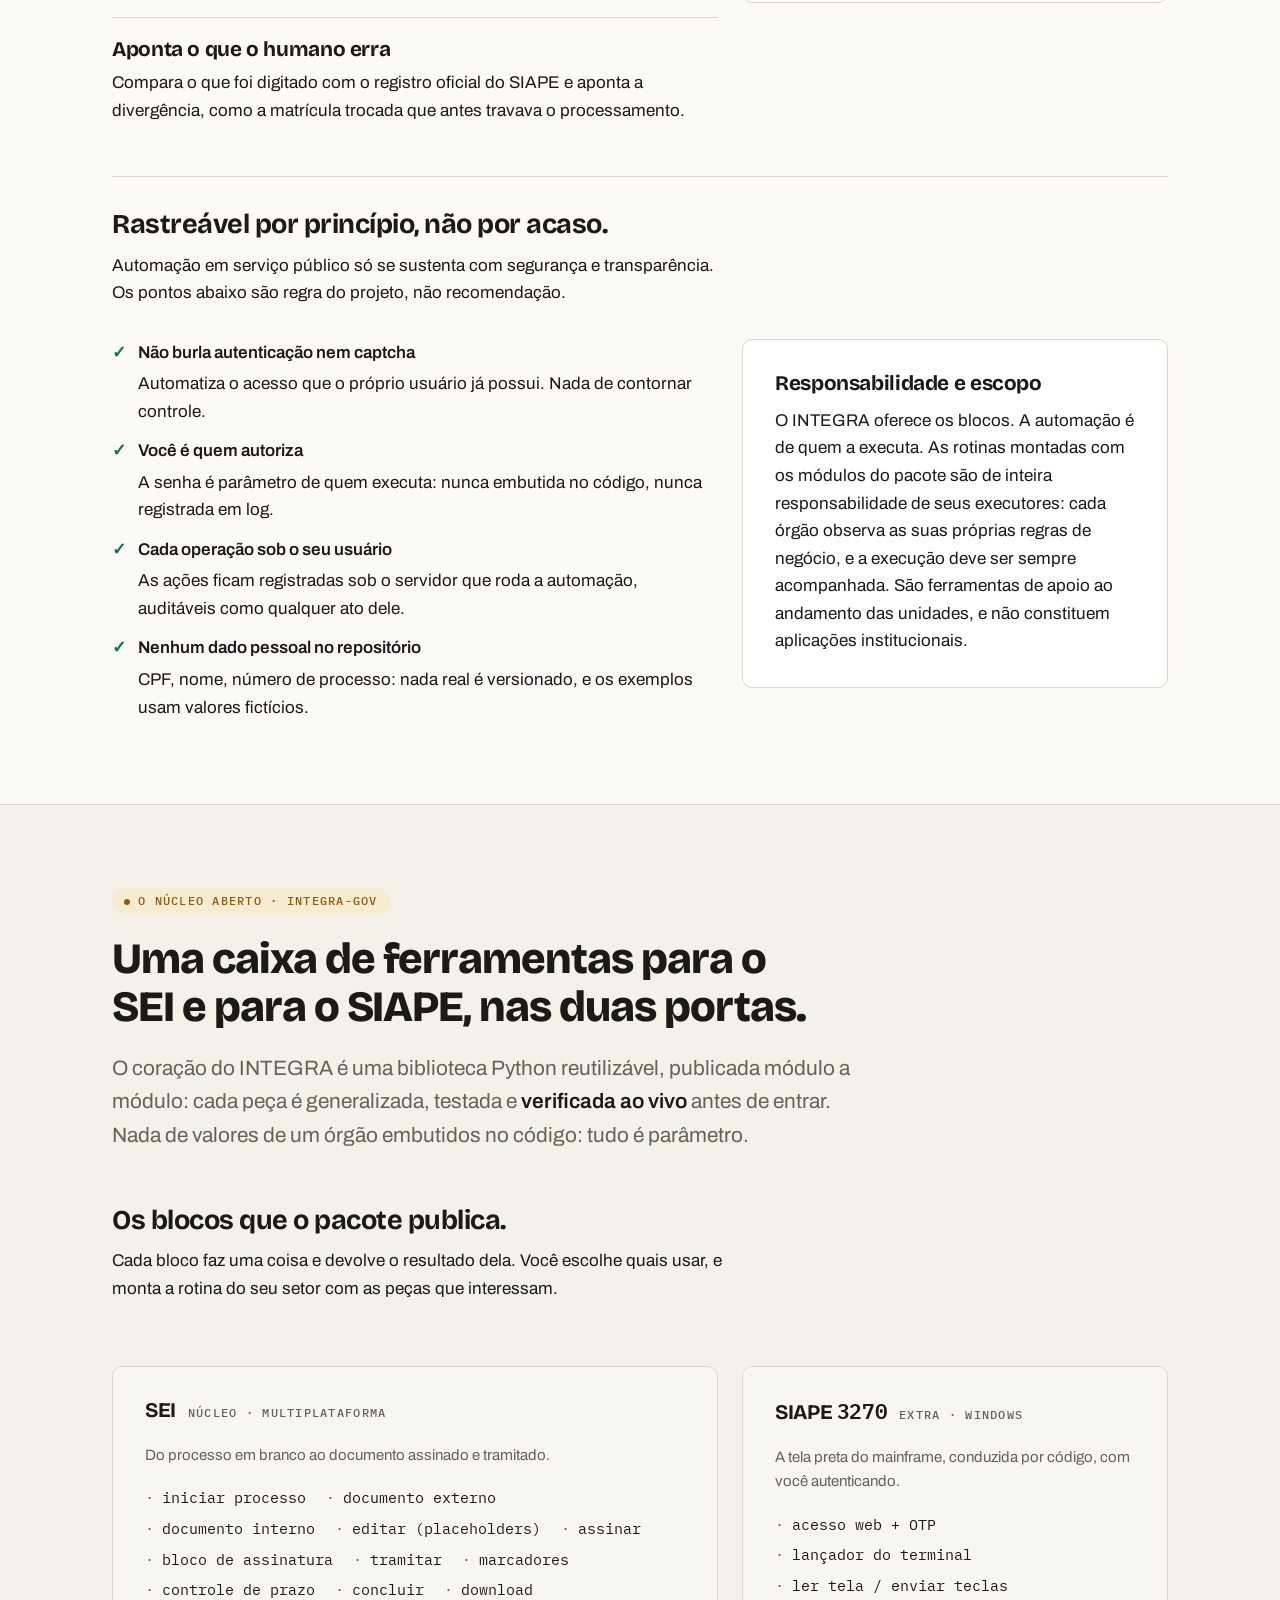
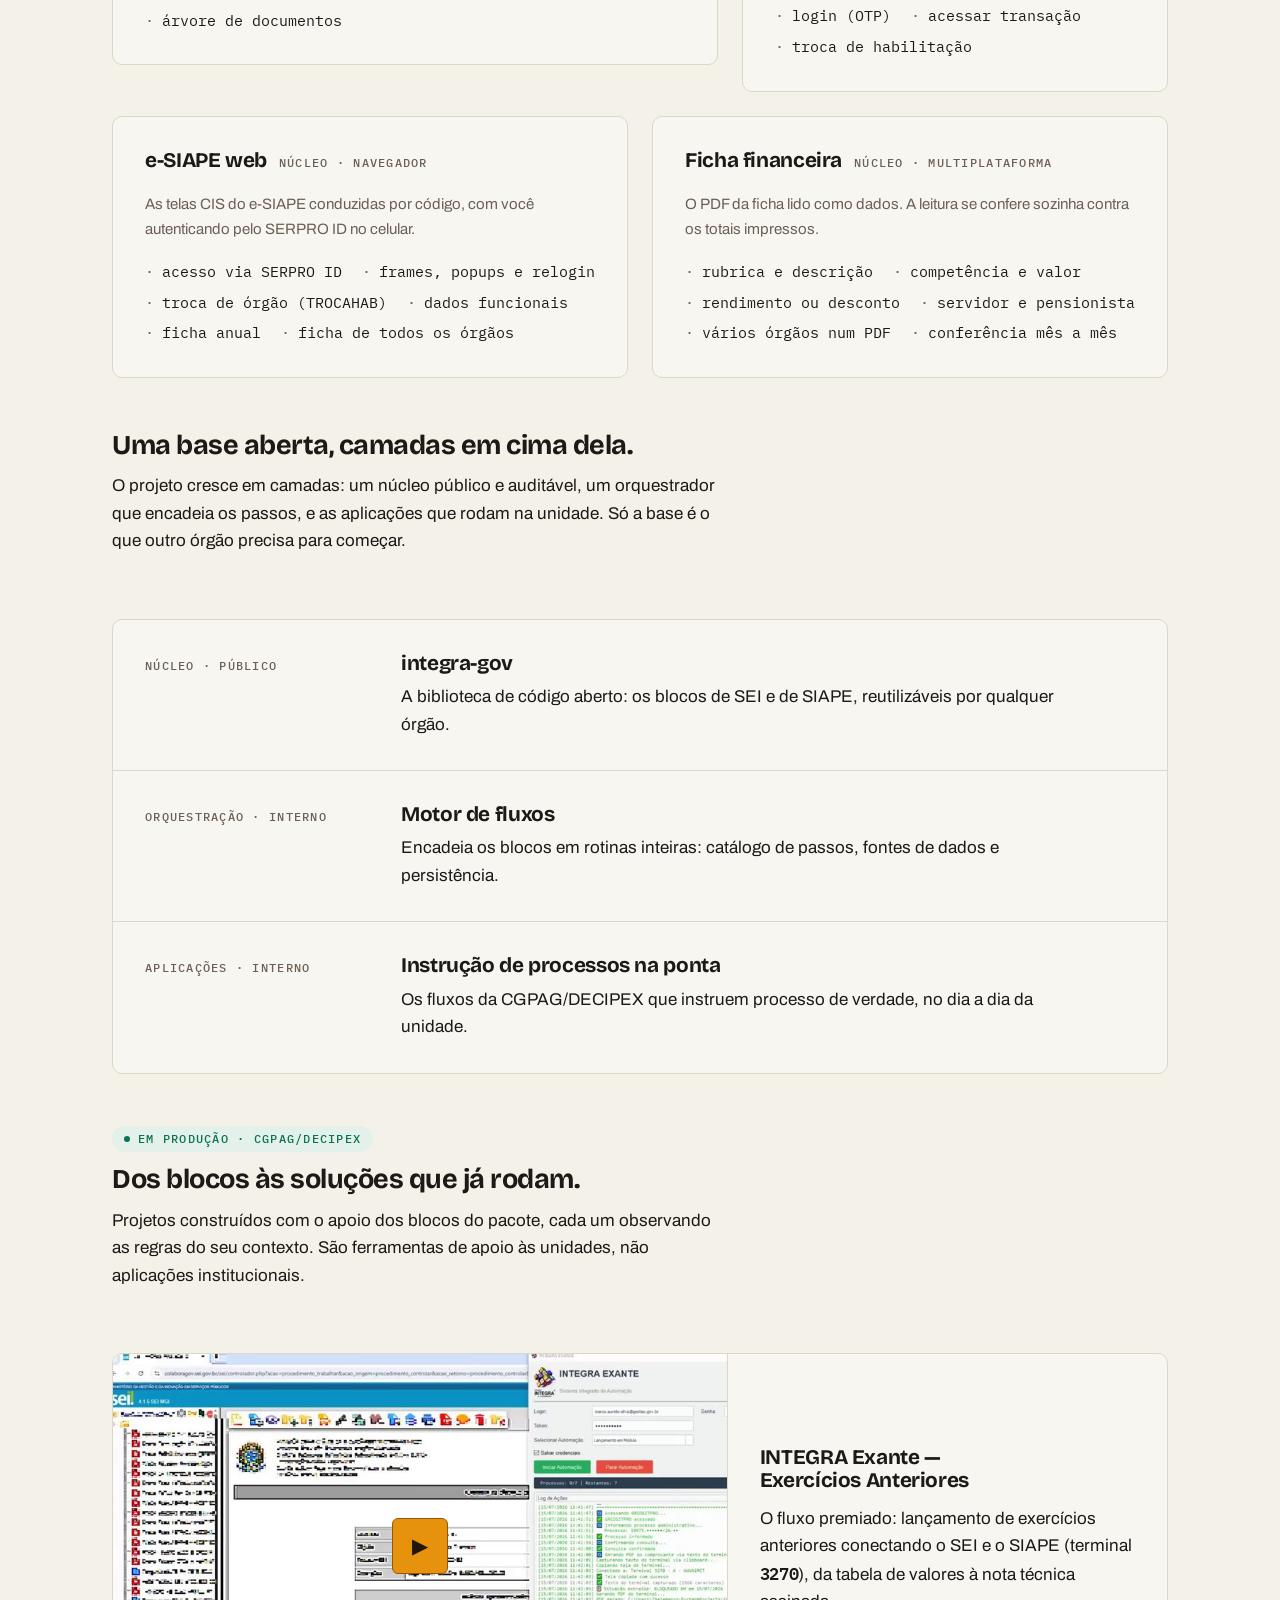
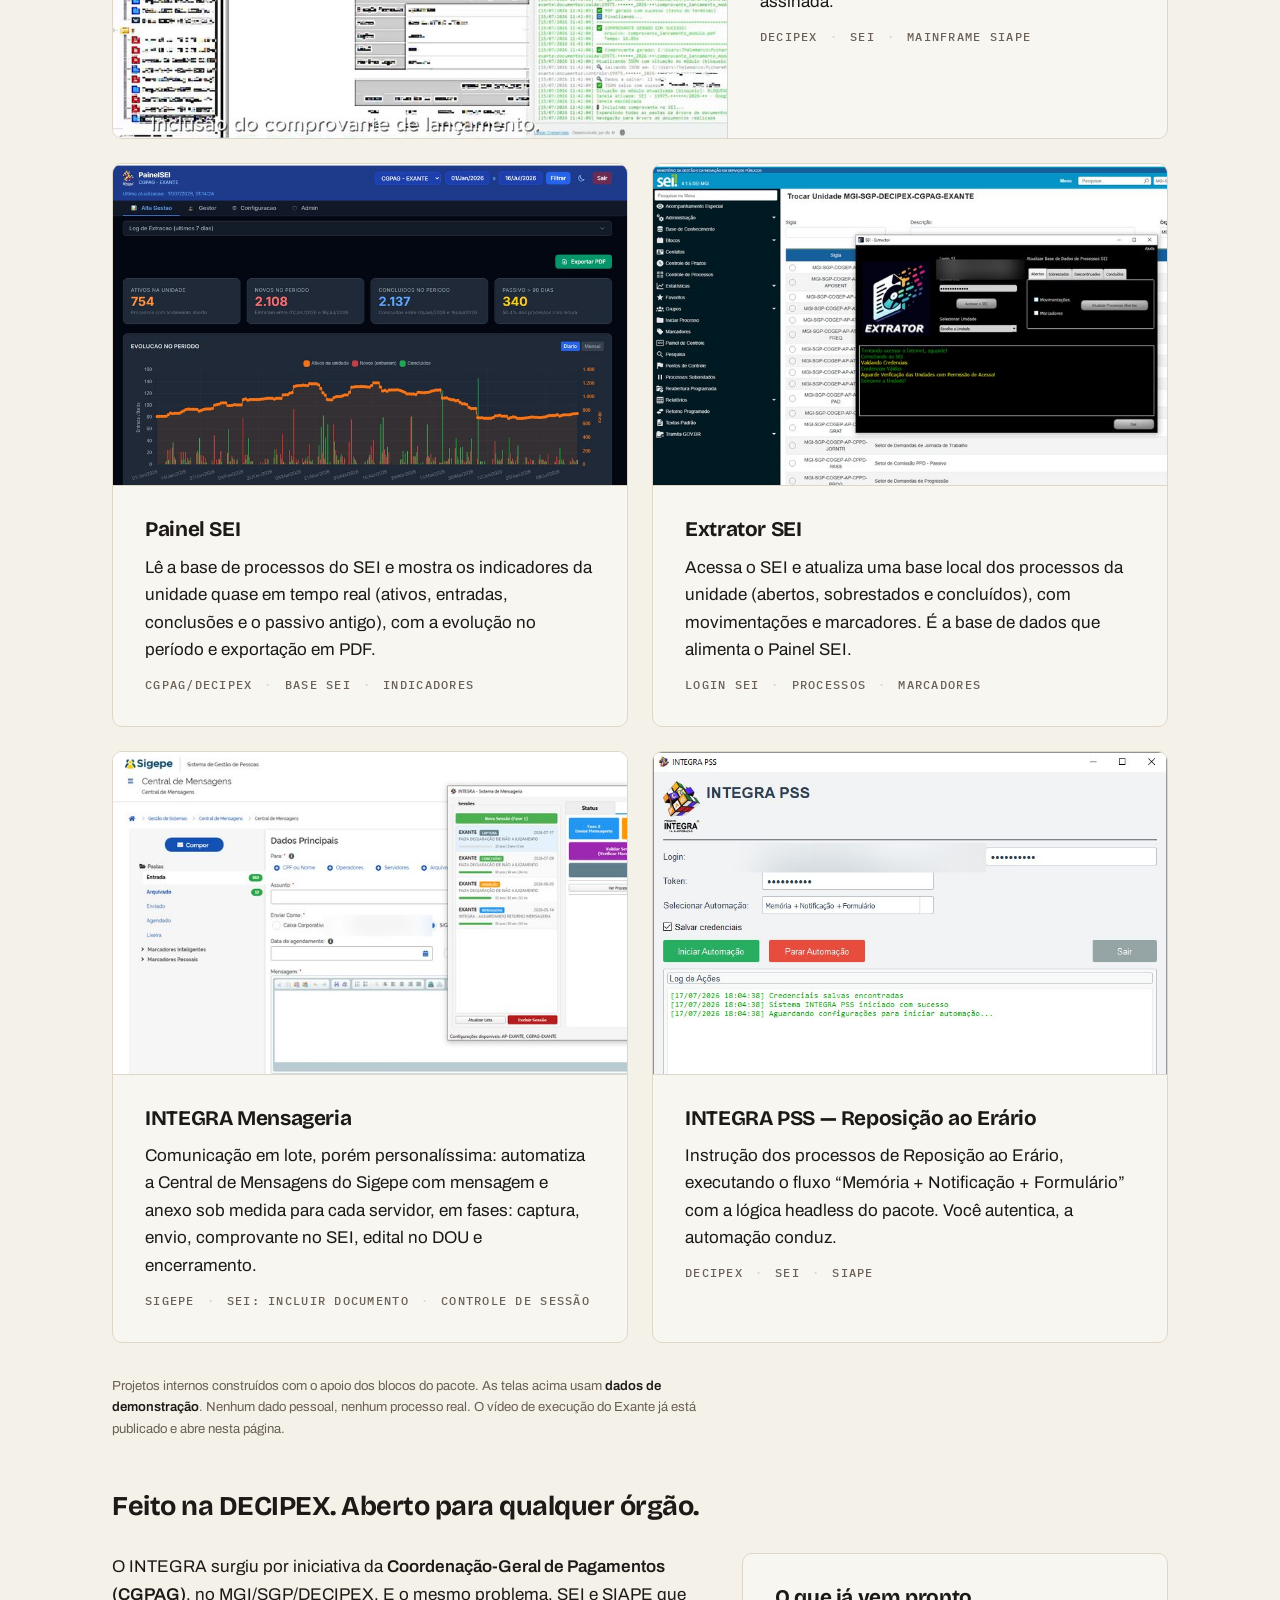
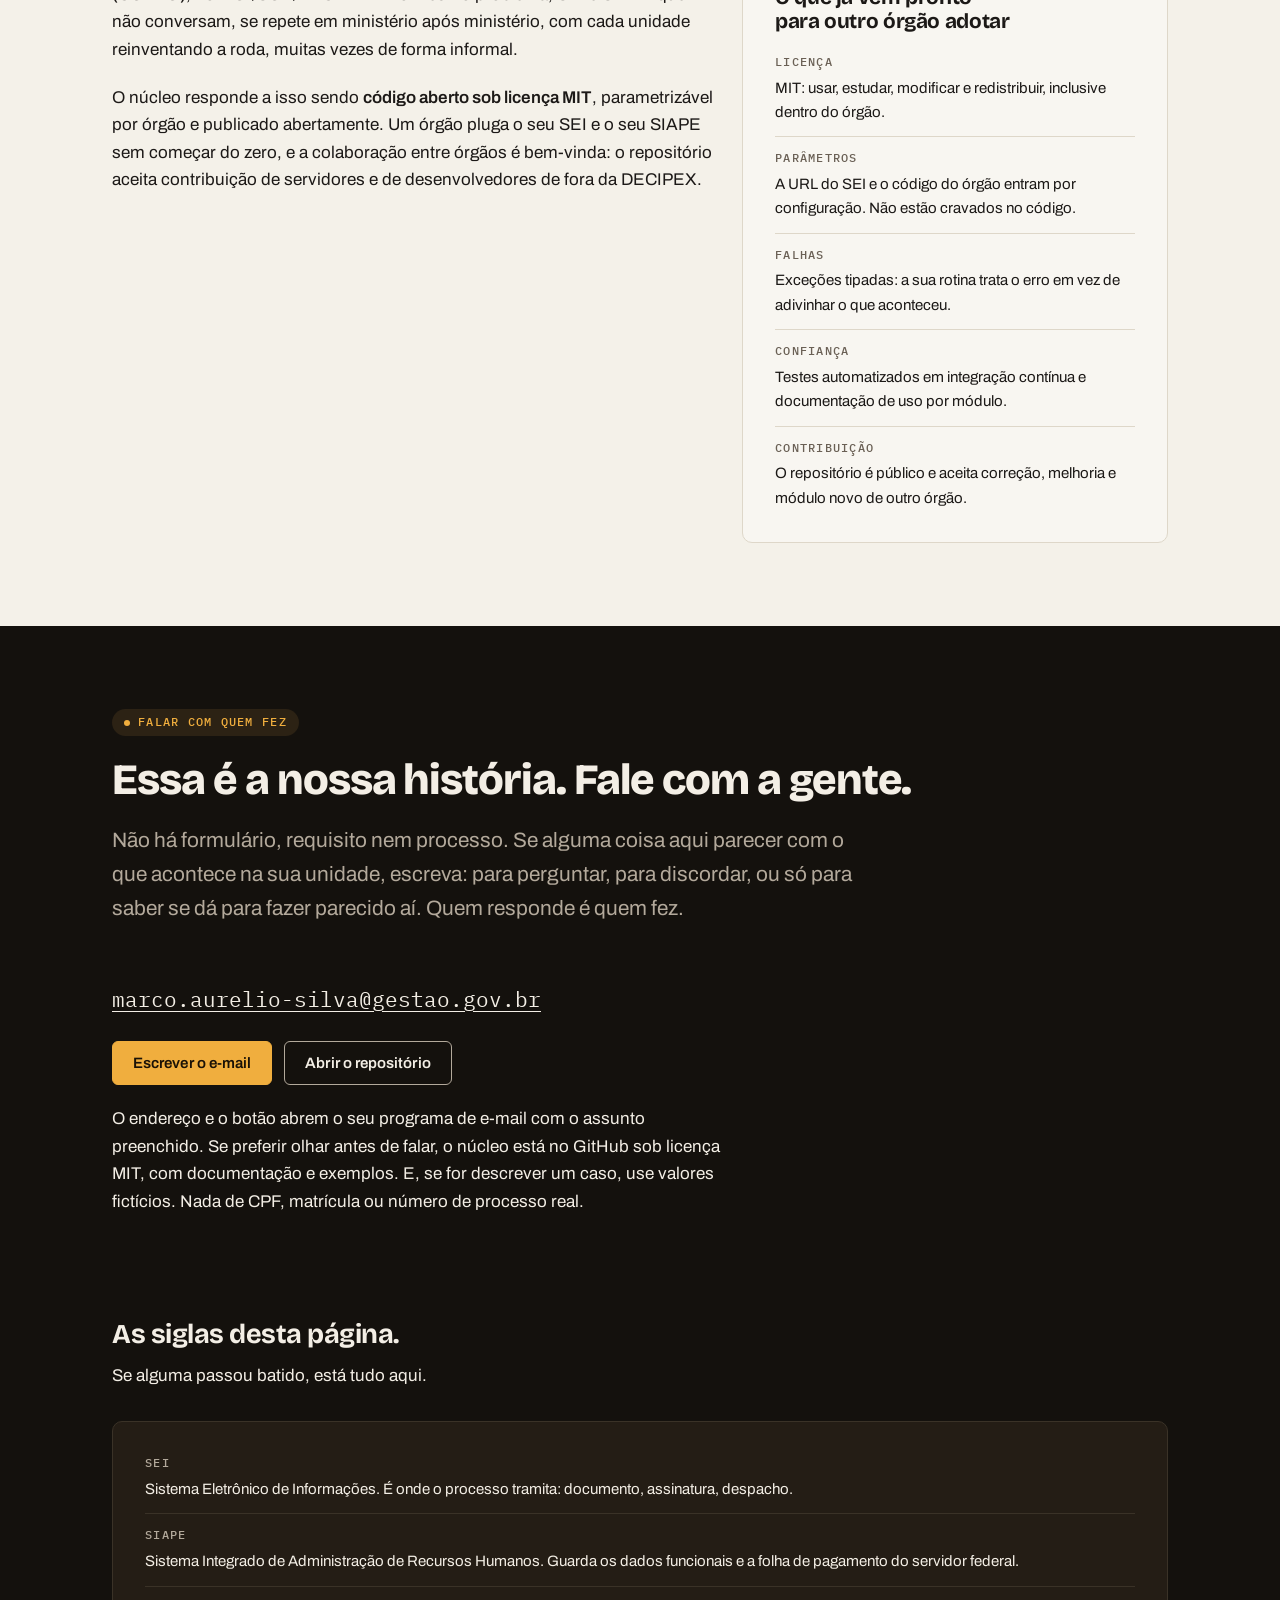
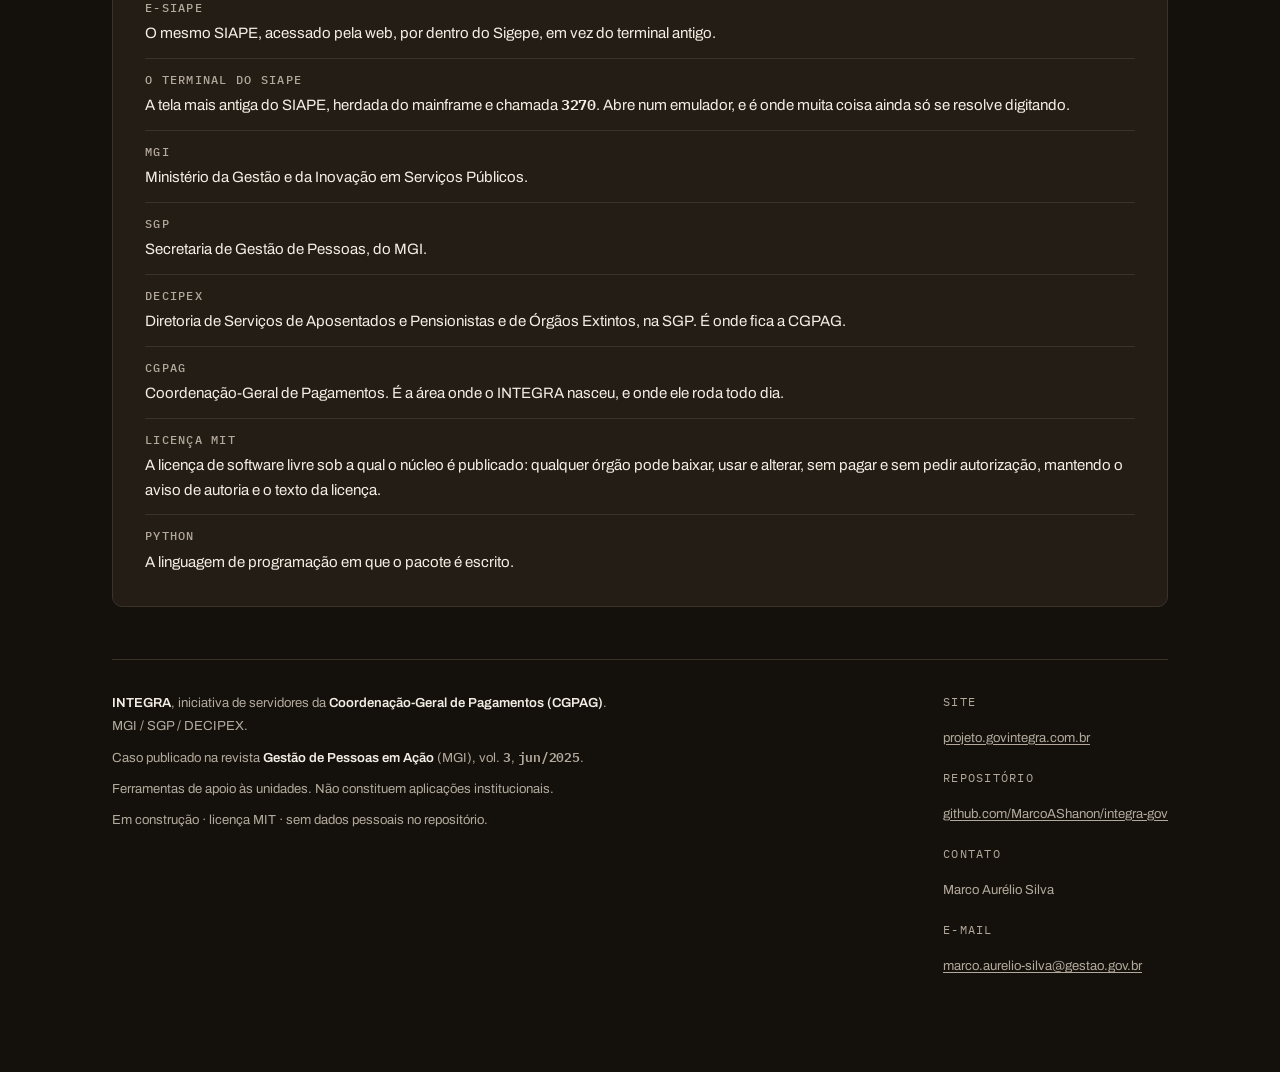
==== commit 550c4a72: "fix(site): o titulo da subsecao deixa de encostar no paragrafo anterior" ====
--- a/site/index.html
+++ b/site/index.html
@@ -1195,6 +1195,13 @@
 #prova .historia p{max-width:62ch}
 #prova .historia p + p{margin-top:var(--e-4)}
 #prova .historia .virada{margin-top:var(--e-5)}
+/* O SEGUNDO .sub abre subsecao depois de uma sequencia narrativa inteira, e a
+   primitiva nao traz margem no topo — media zero, o titulo encostava no
+   paragrafo anterior e lia como continuacao dele. --e-6 e a distancia que o
+   contrato 7.2 reserva entre blocos, e e mais que os --e-5 entre paragrafos:
+   o titulo tem de COMECAR algo, nao seguir. O seletor exige um <p> antes, entao
+   o primeiro .sub (que abre o bloco) fica intocado. */
+#prova .historia p + .sub{margin-top:var(--e-6)}
 /* ===== 03-contexto ===== */
 /* =====================================================================
    03-contexto — o problema, a comparacao honesta, a mecanica e a
